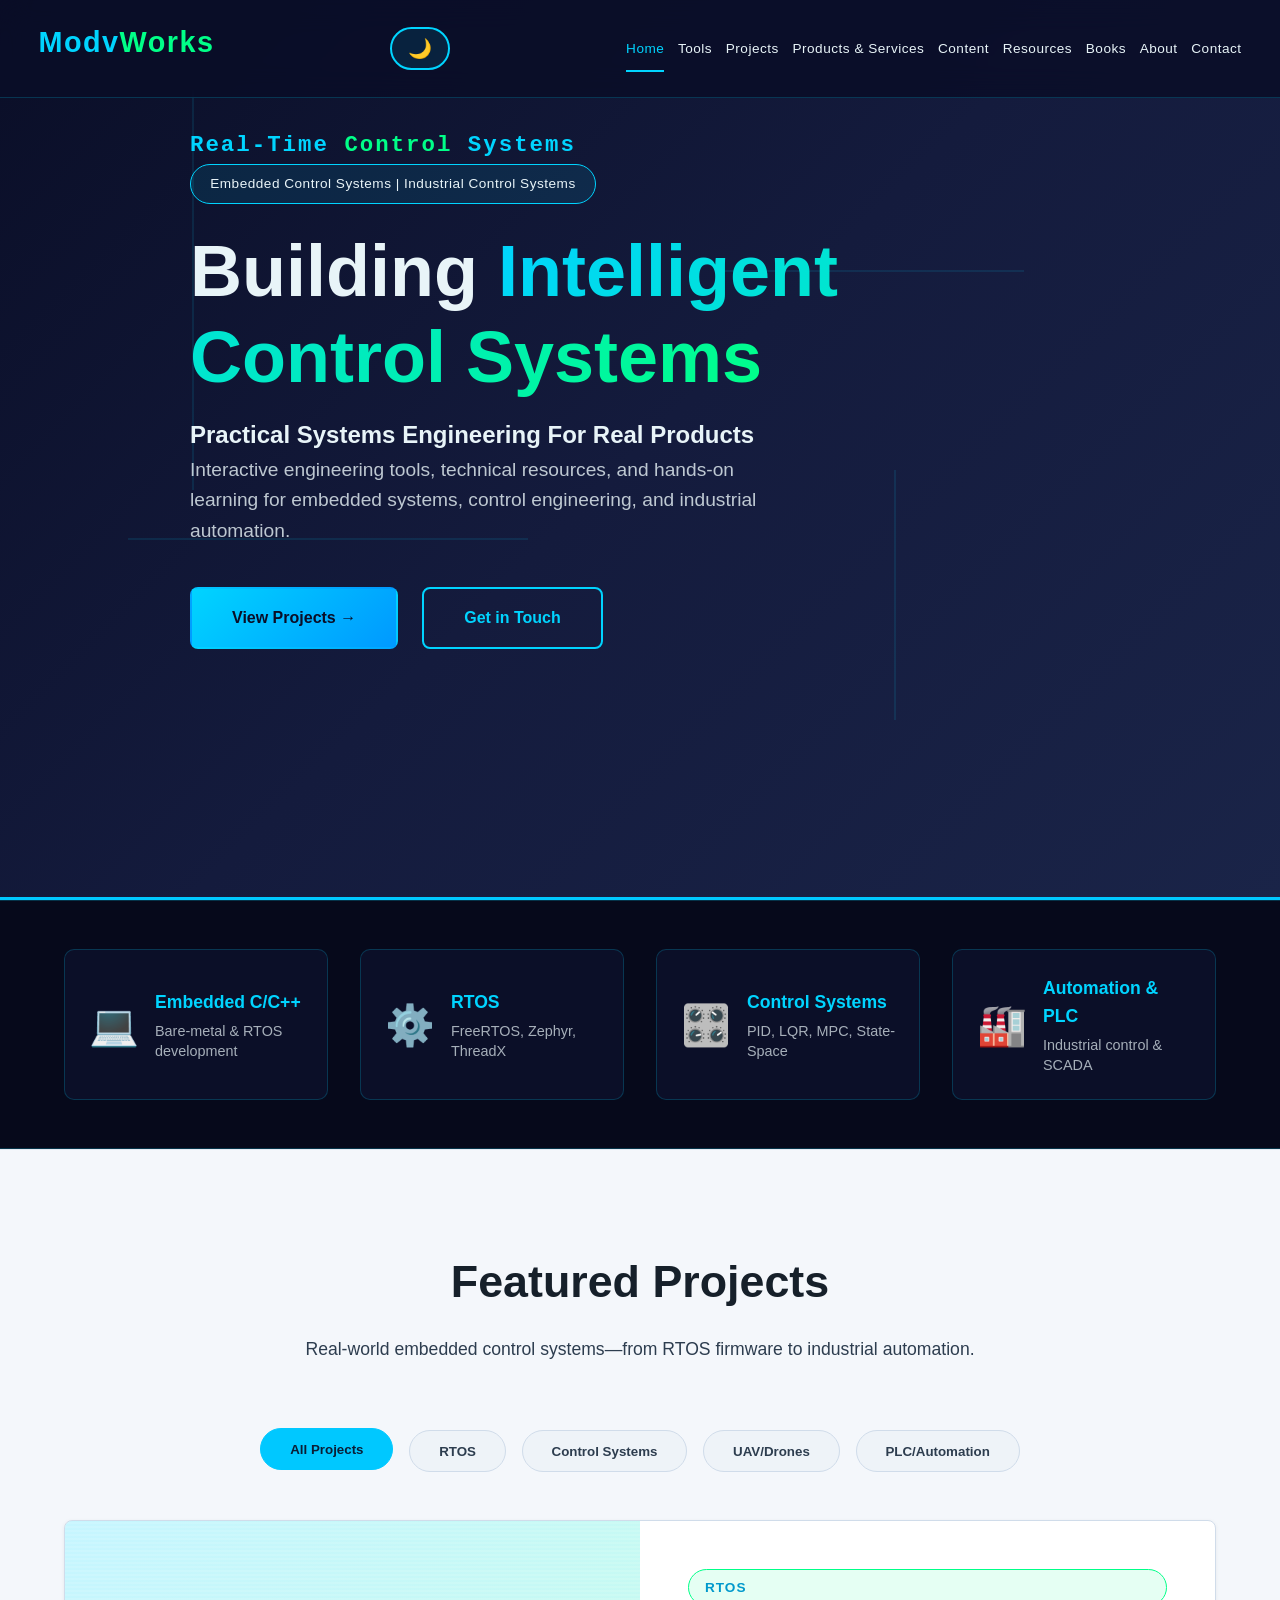
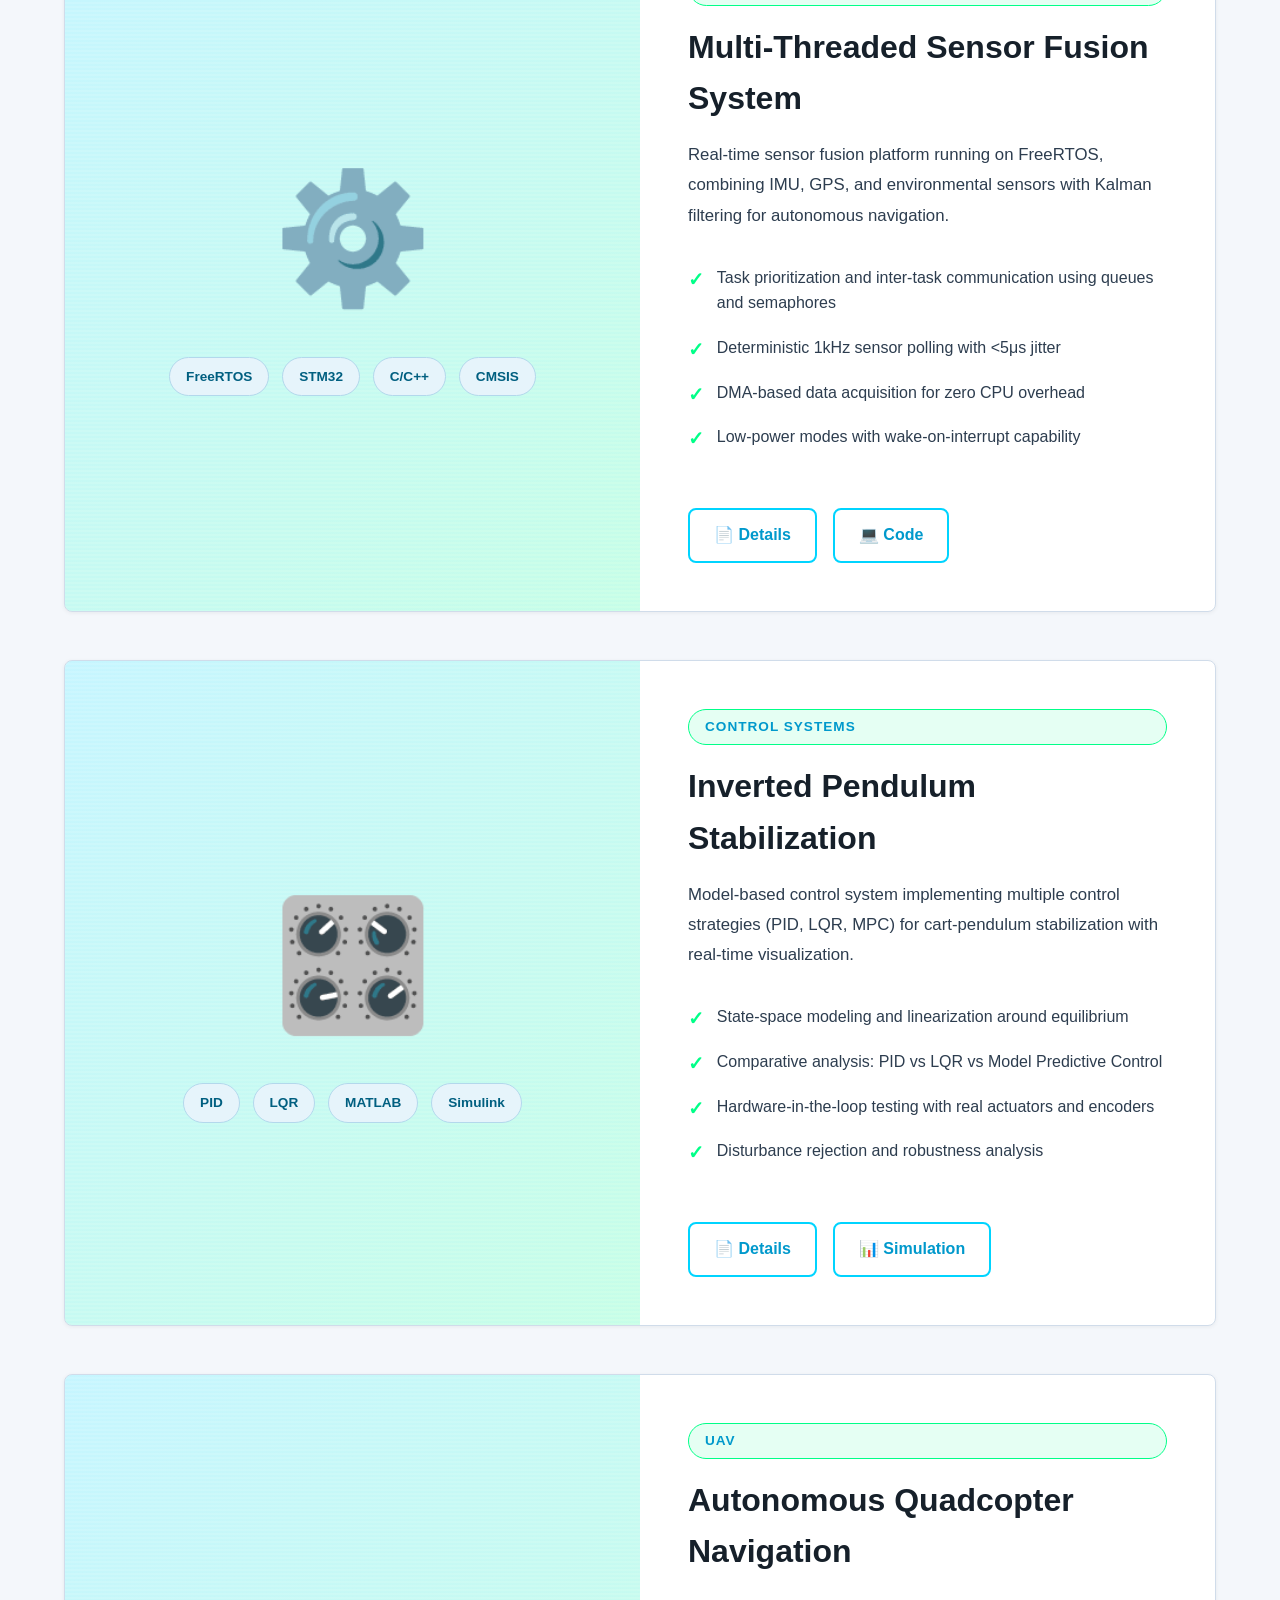
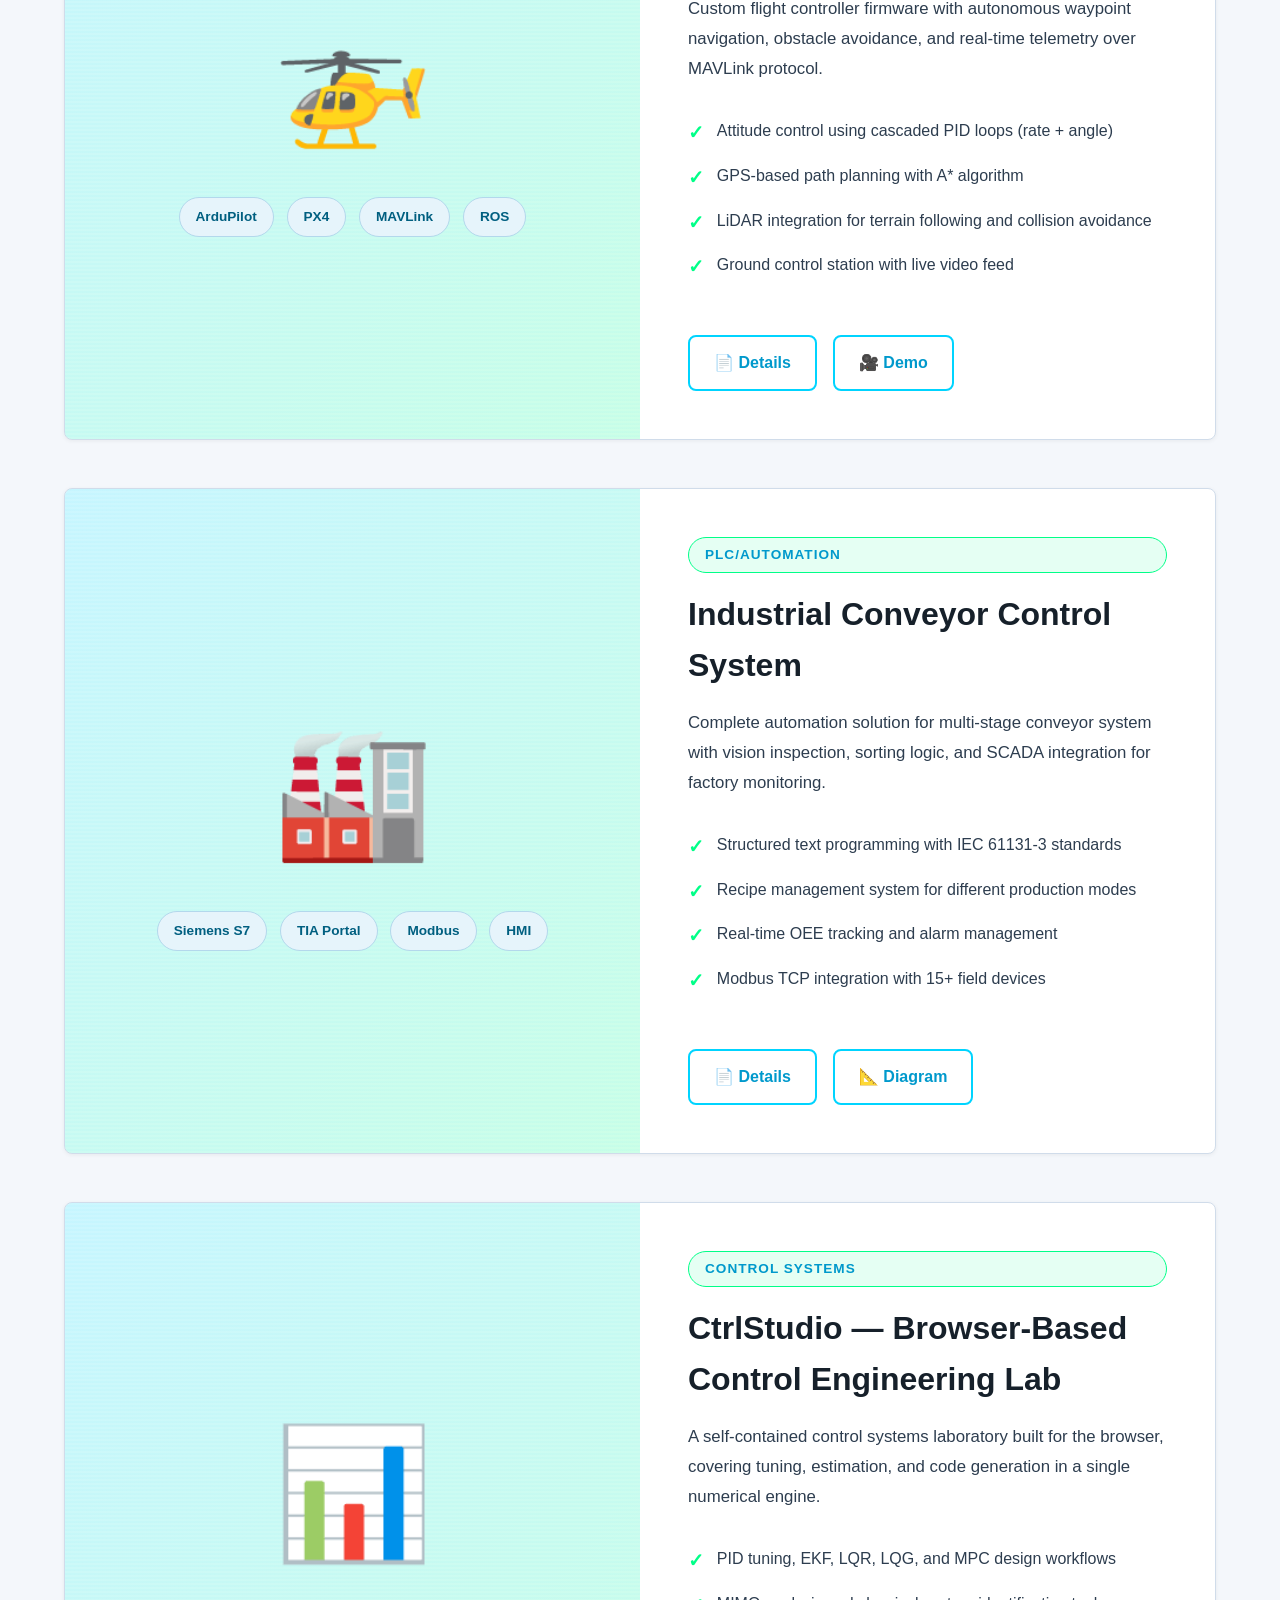
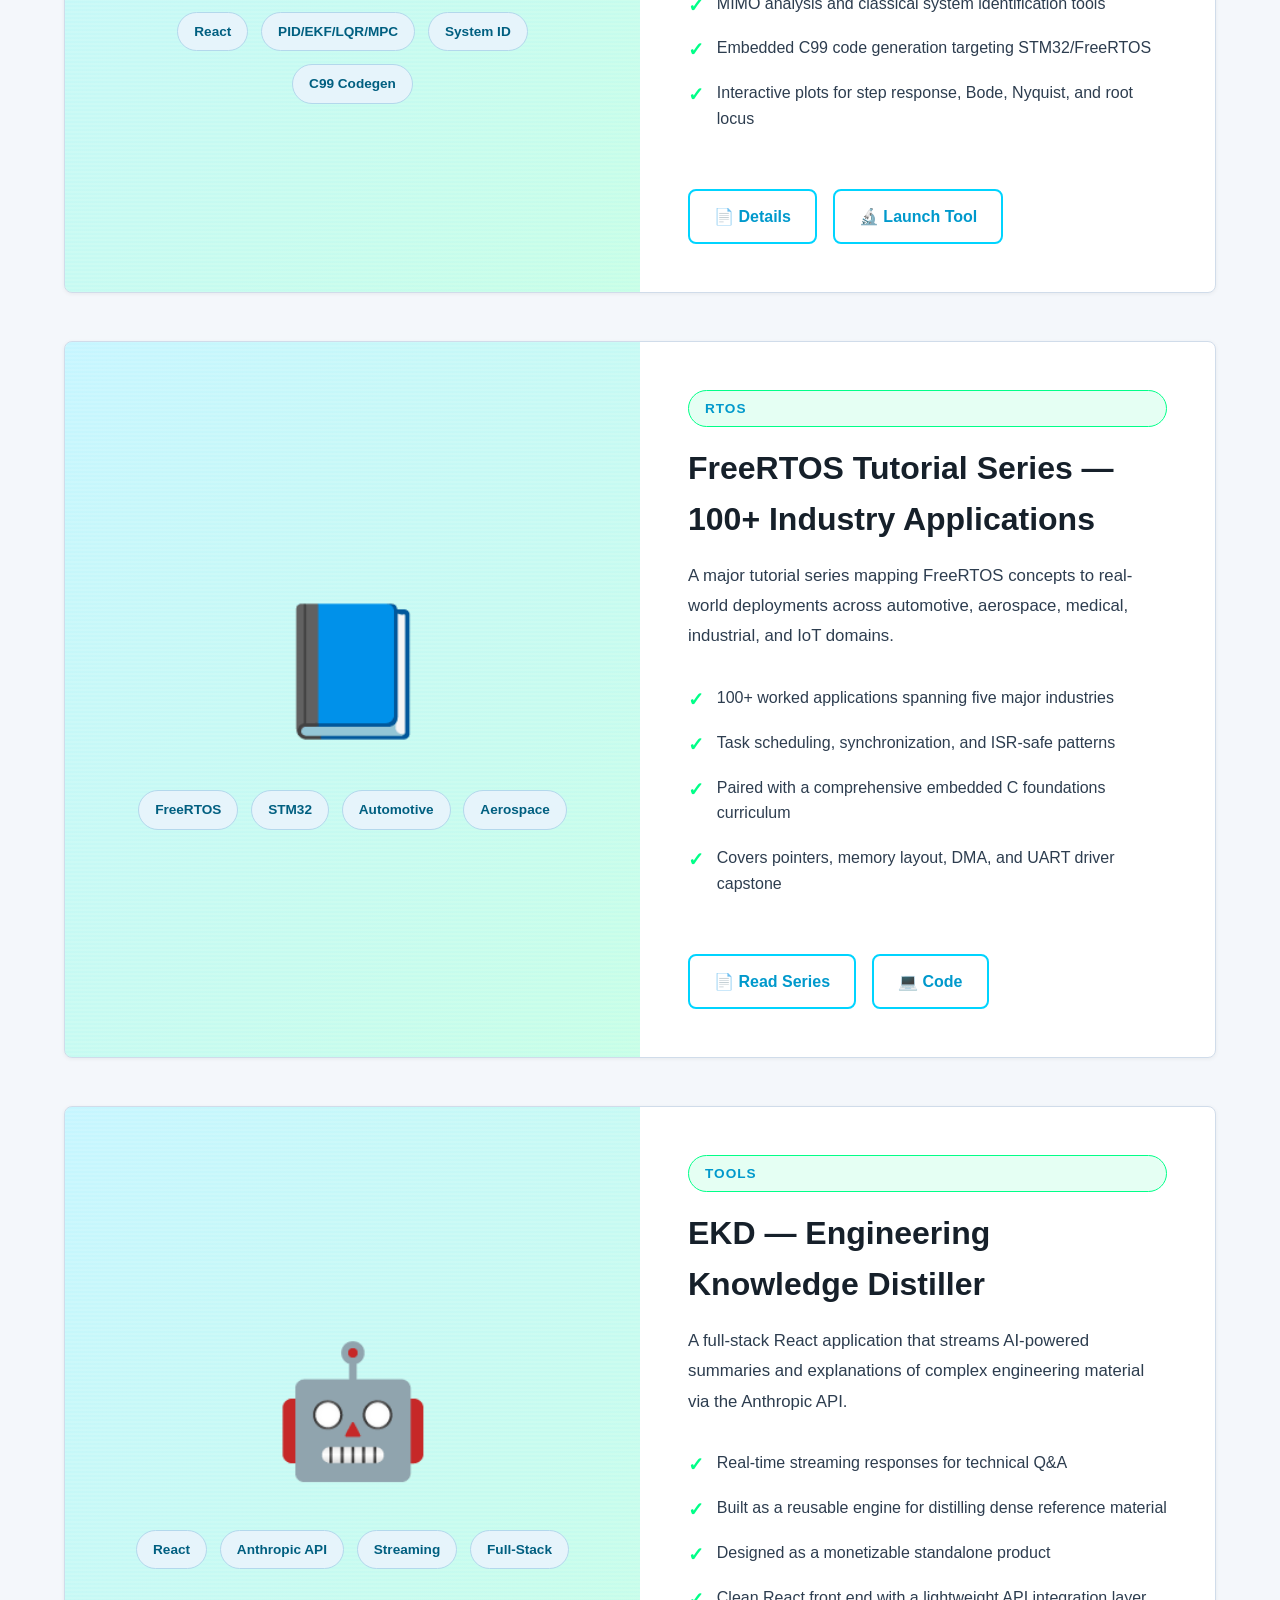
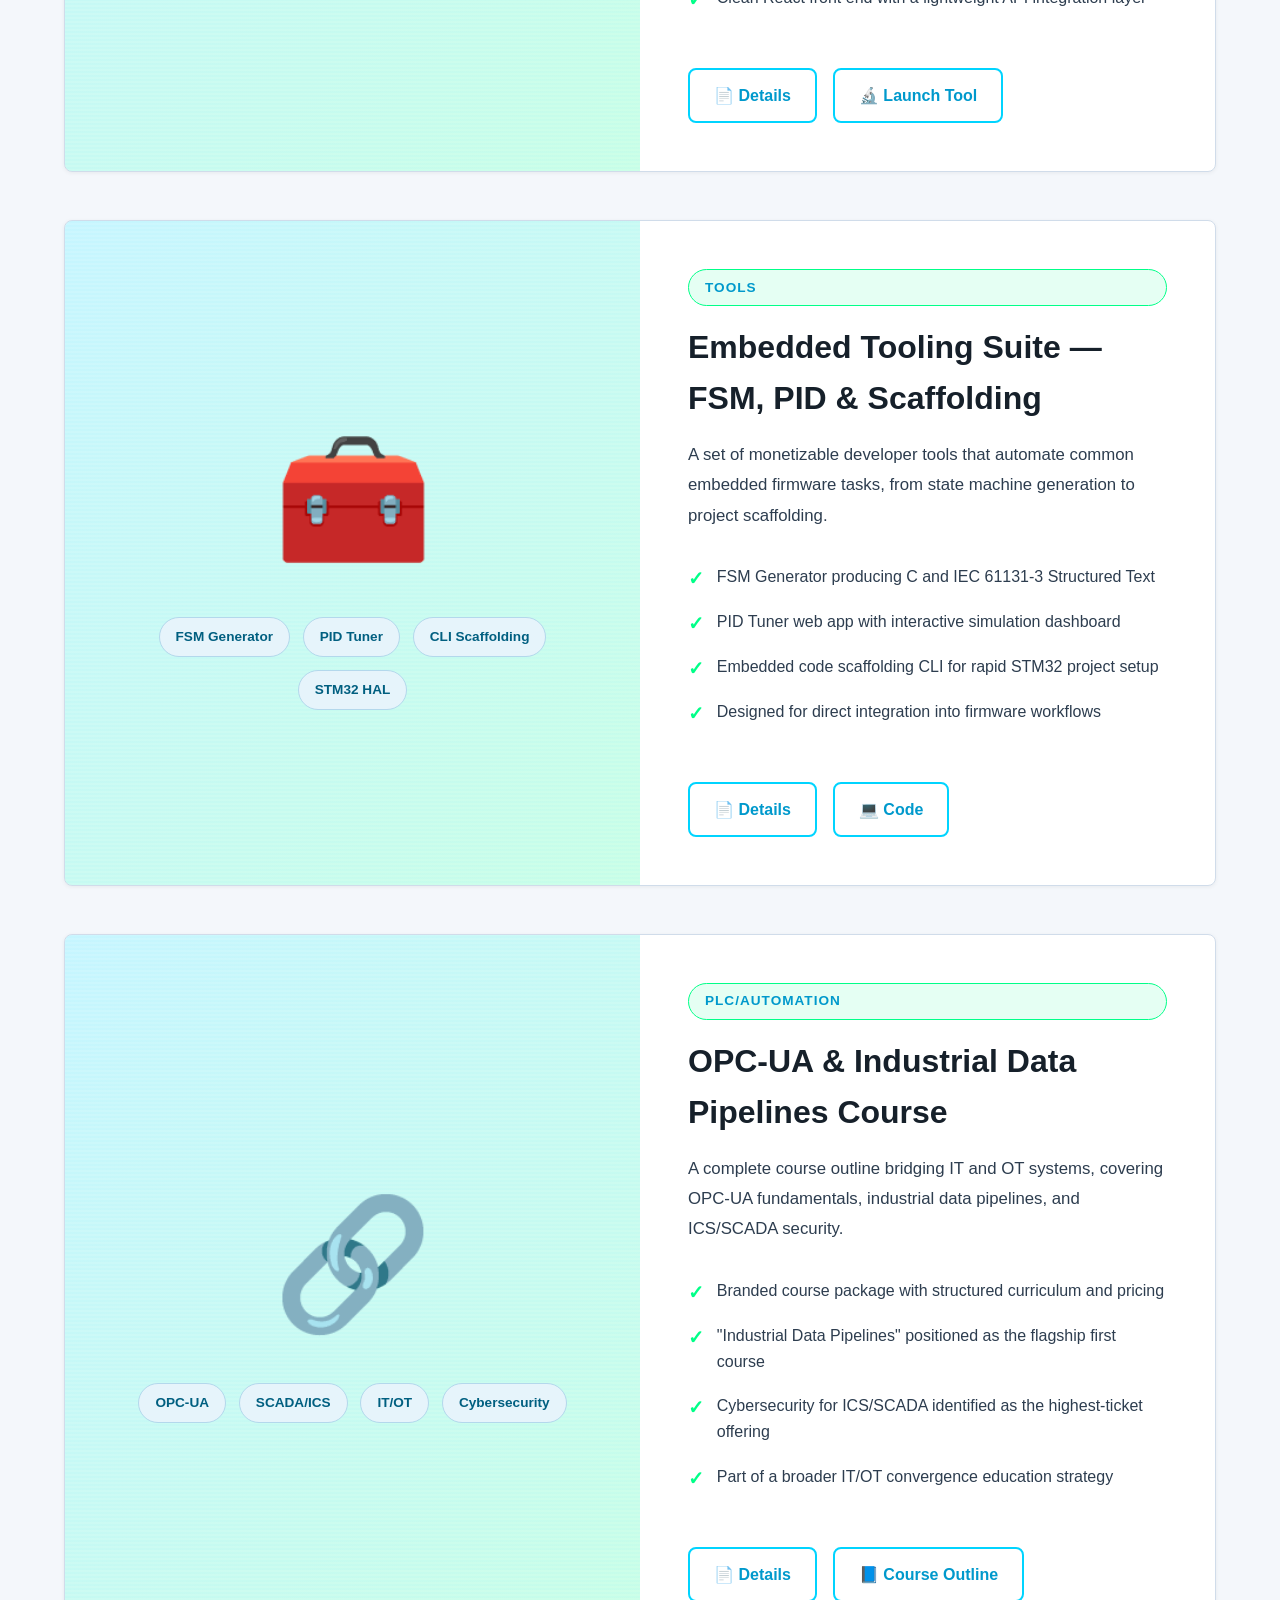
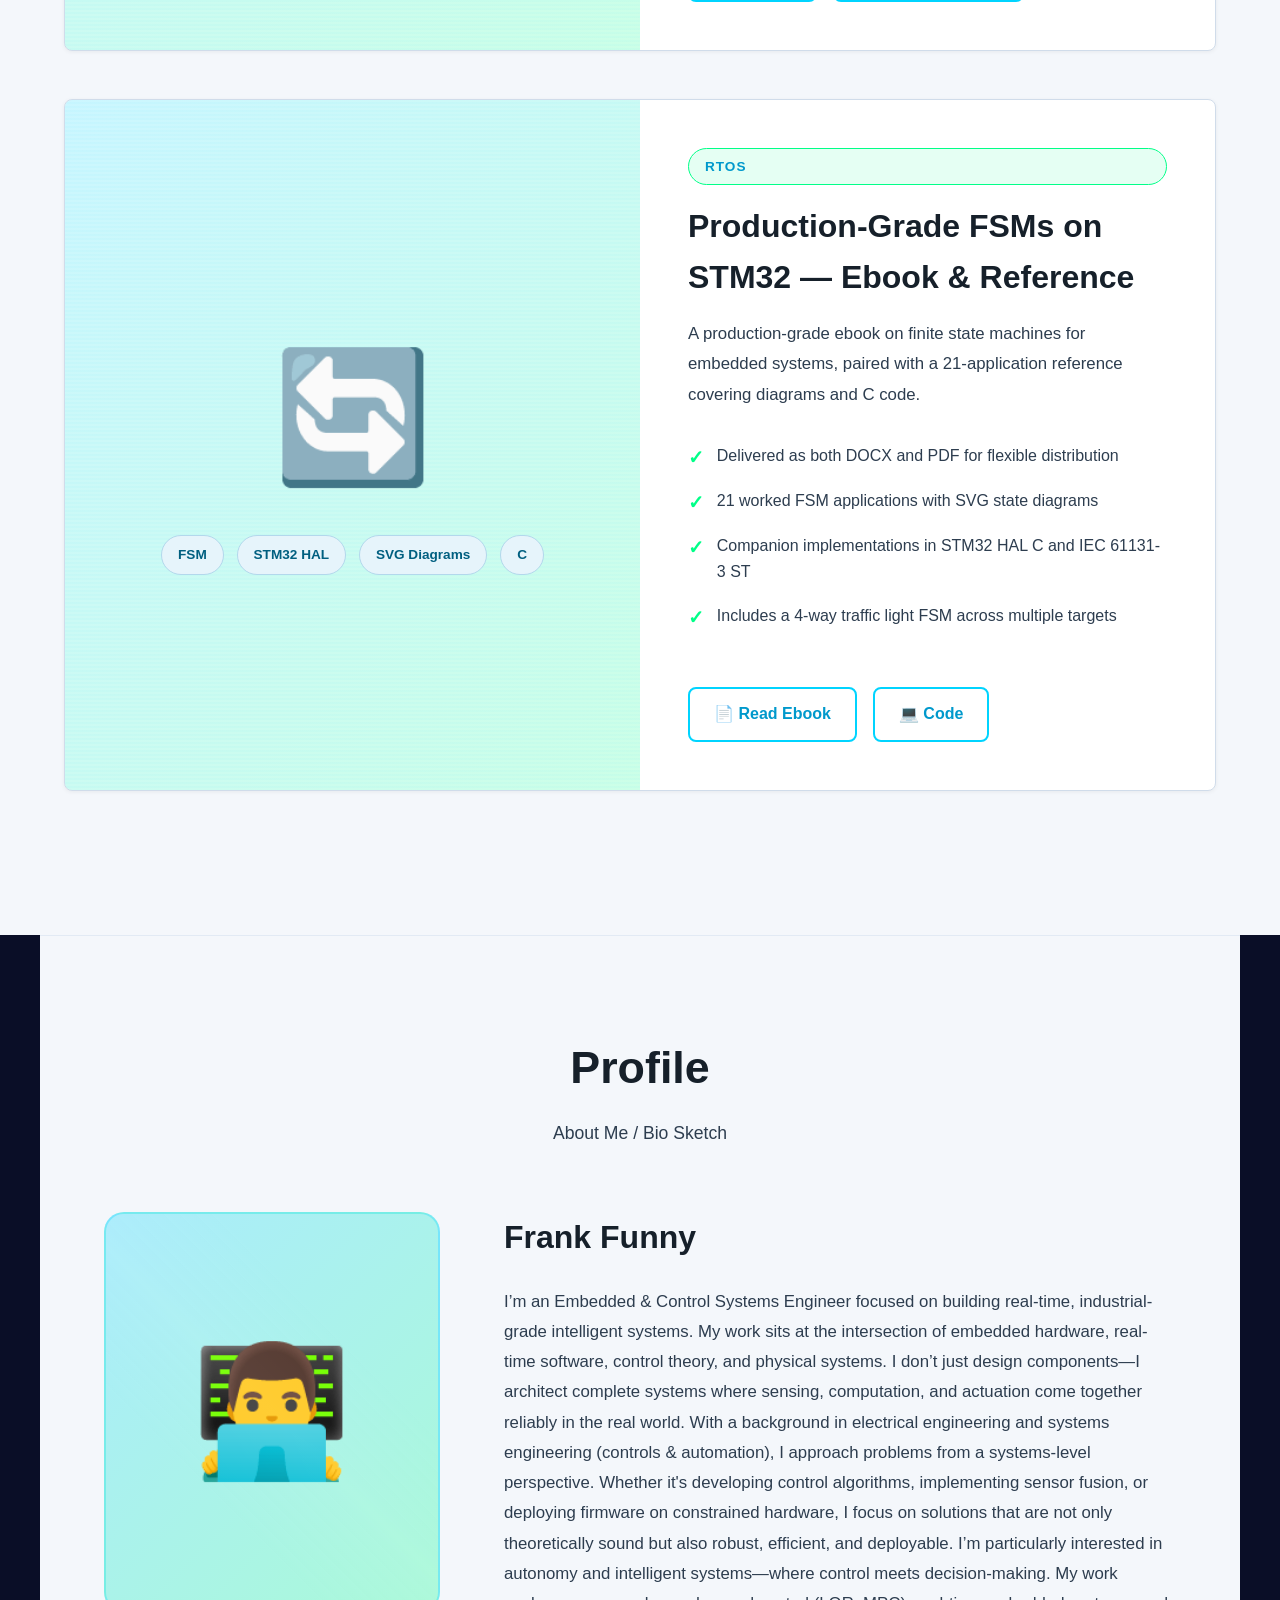
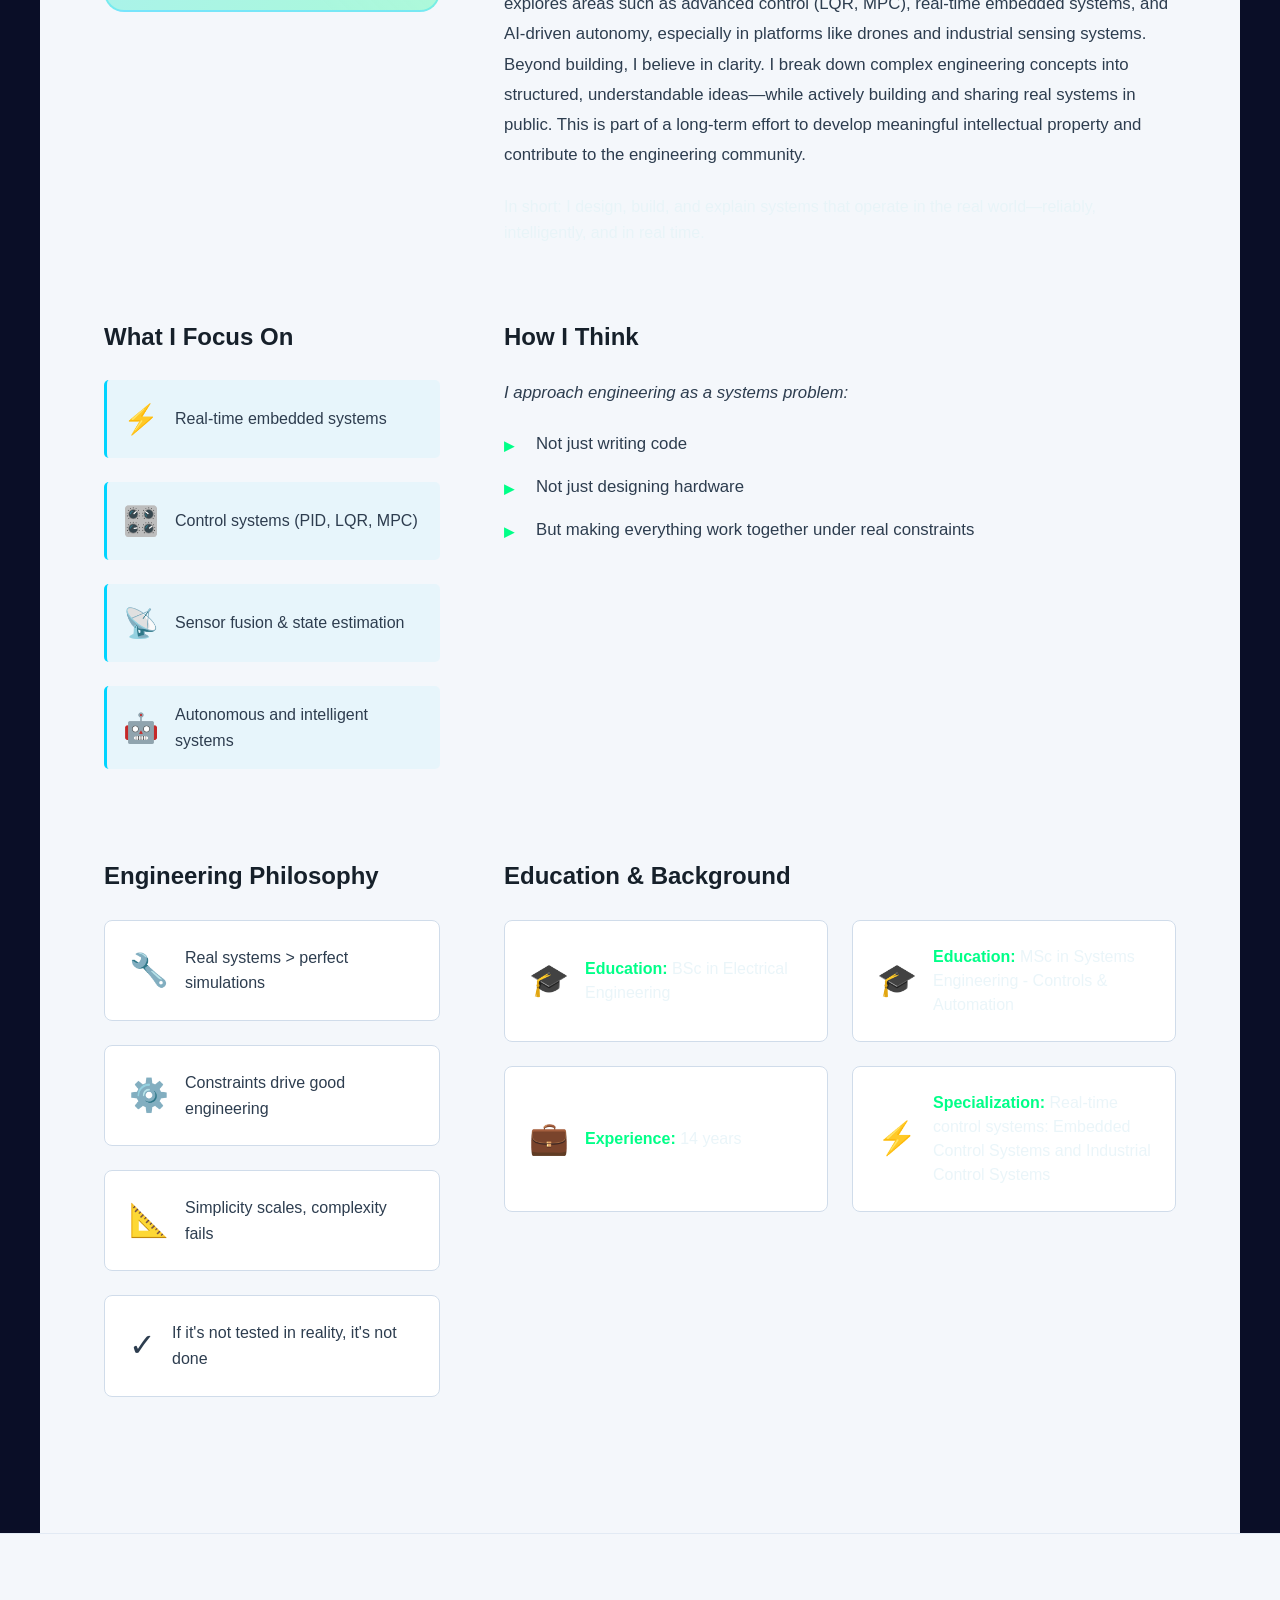
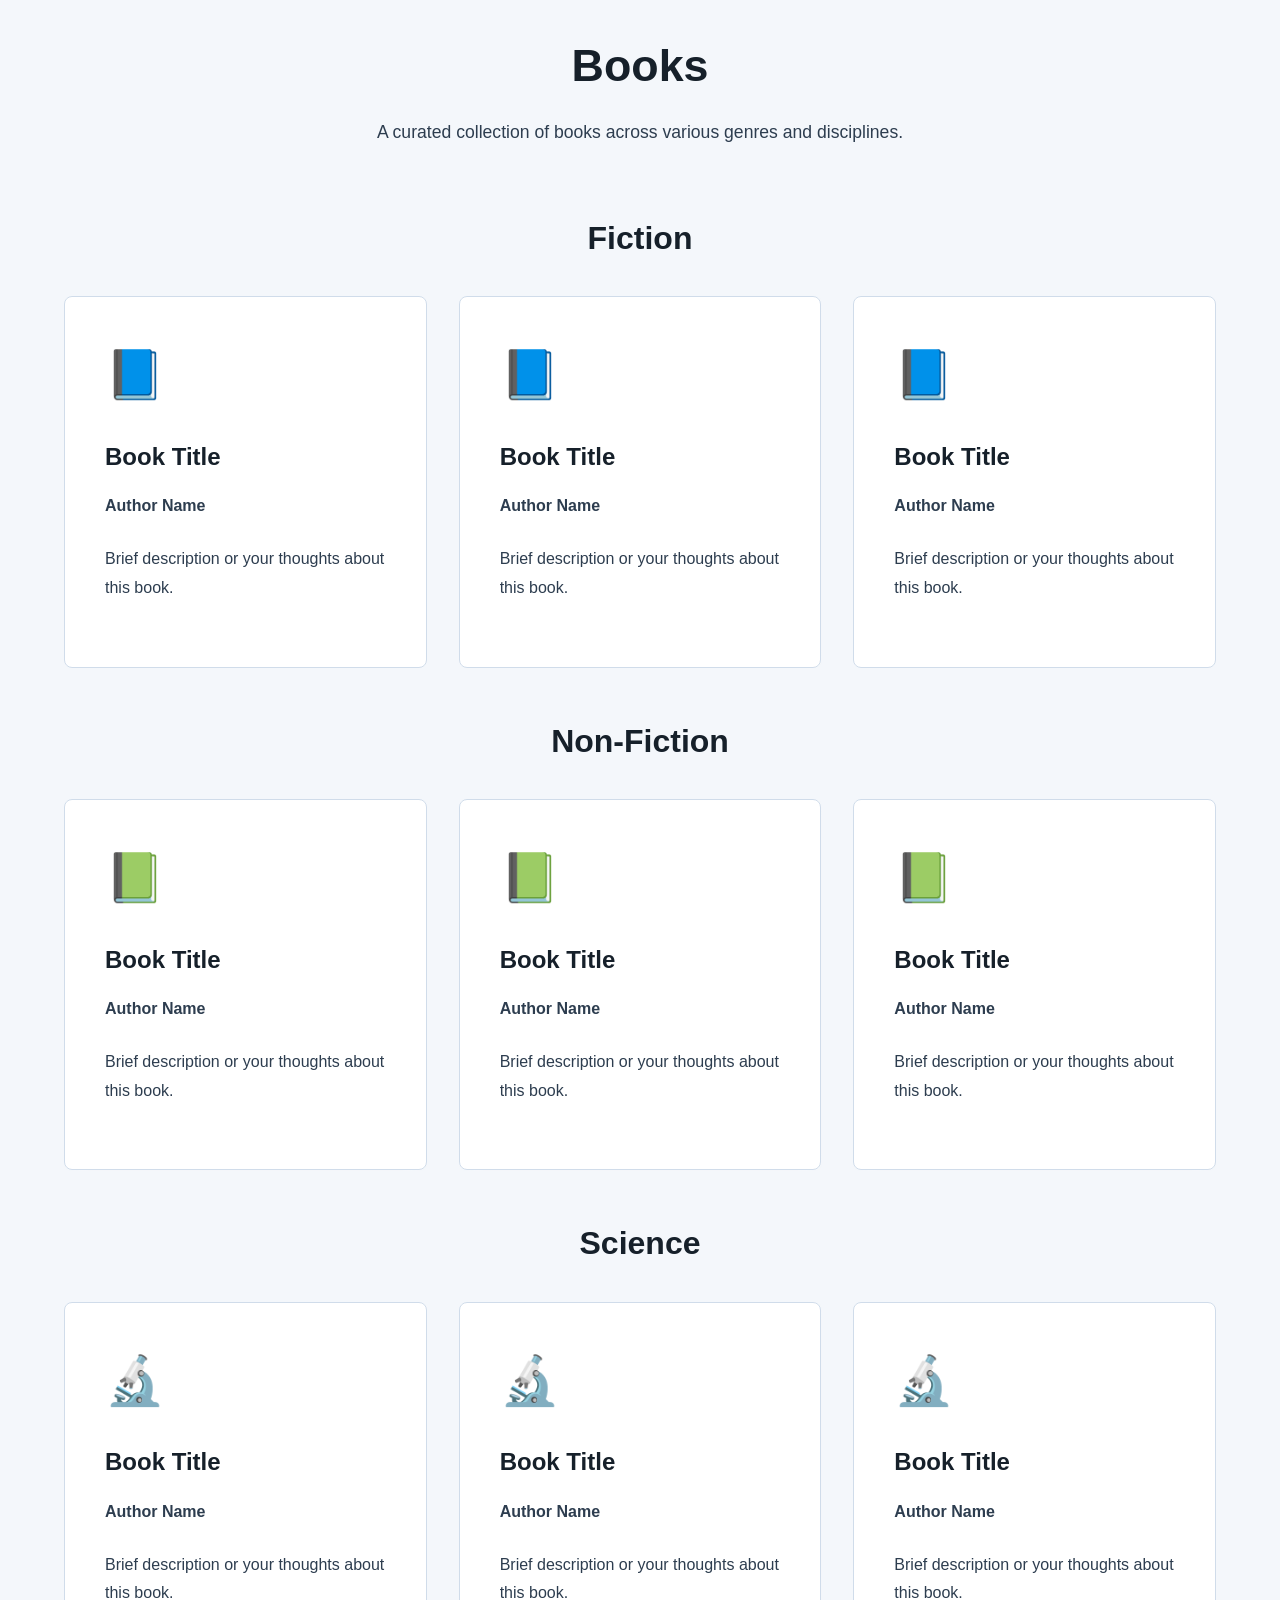
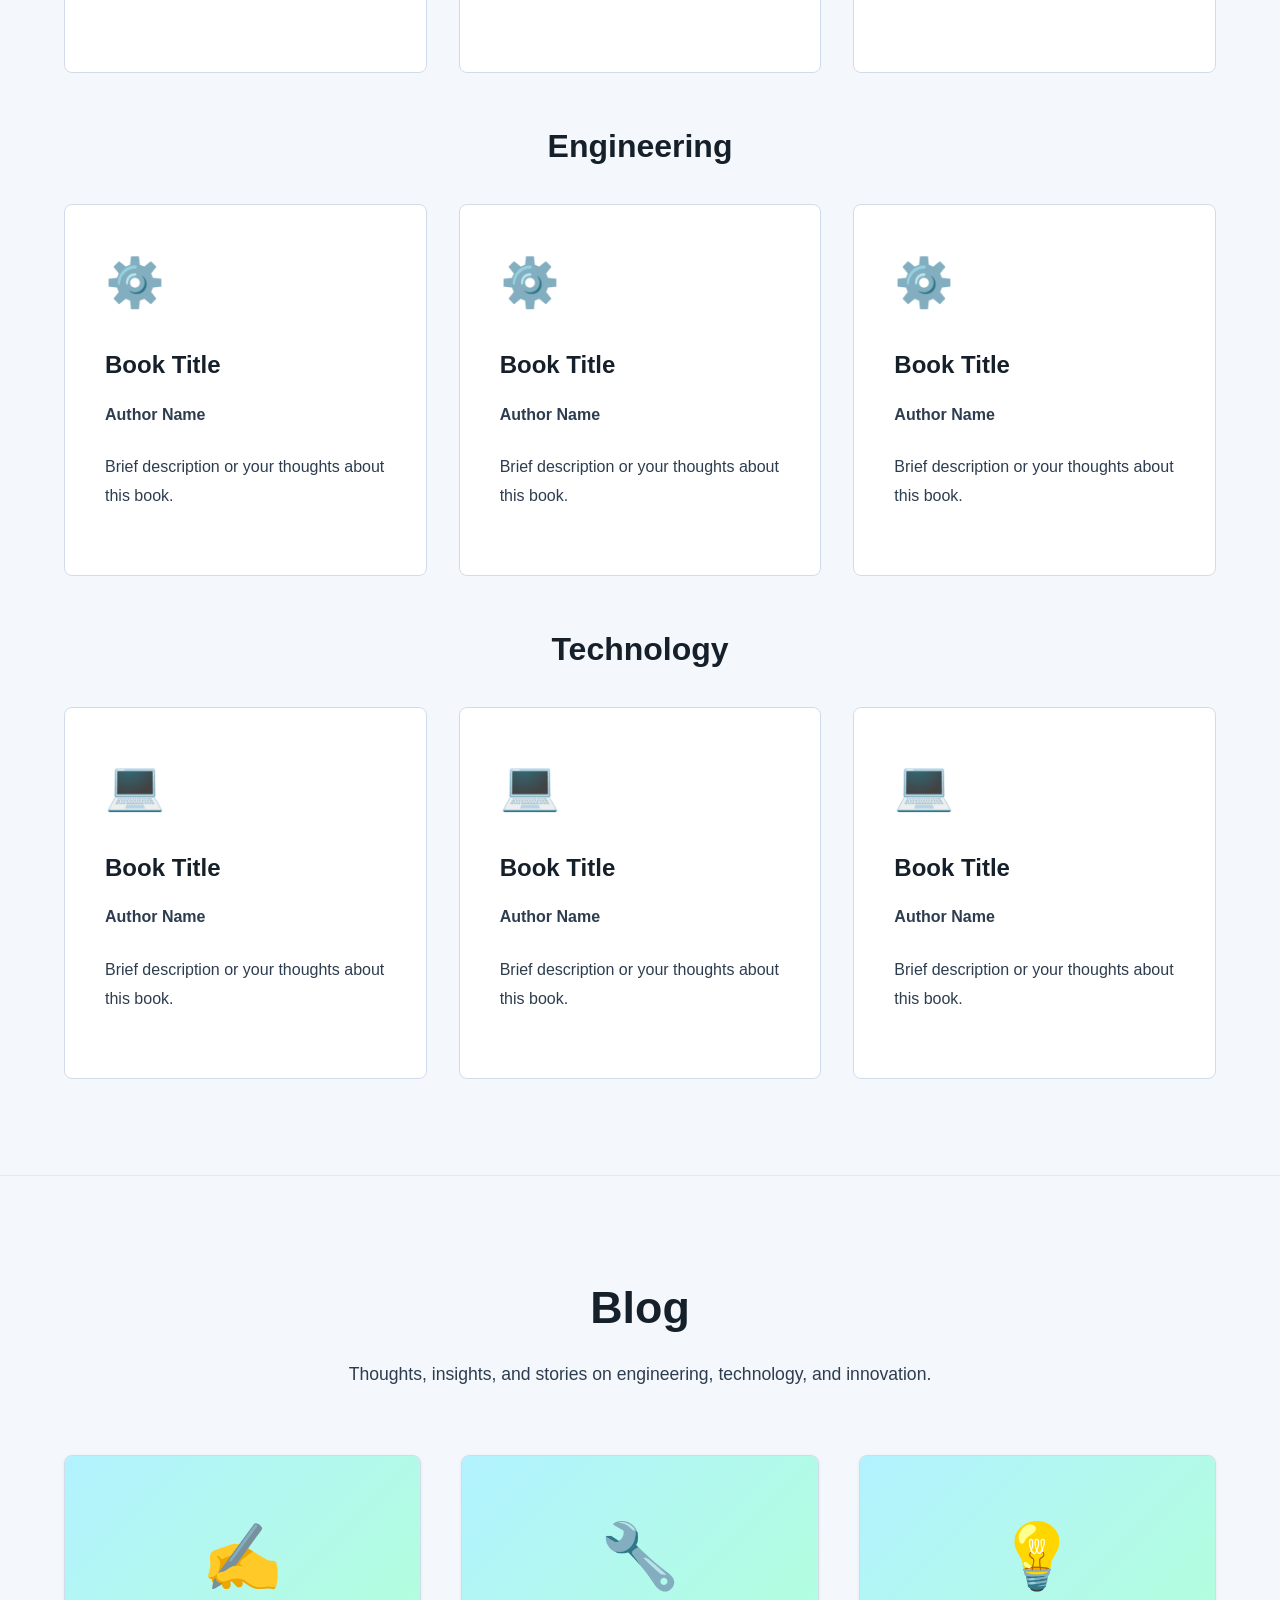
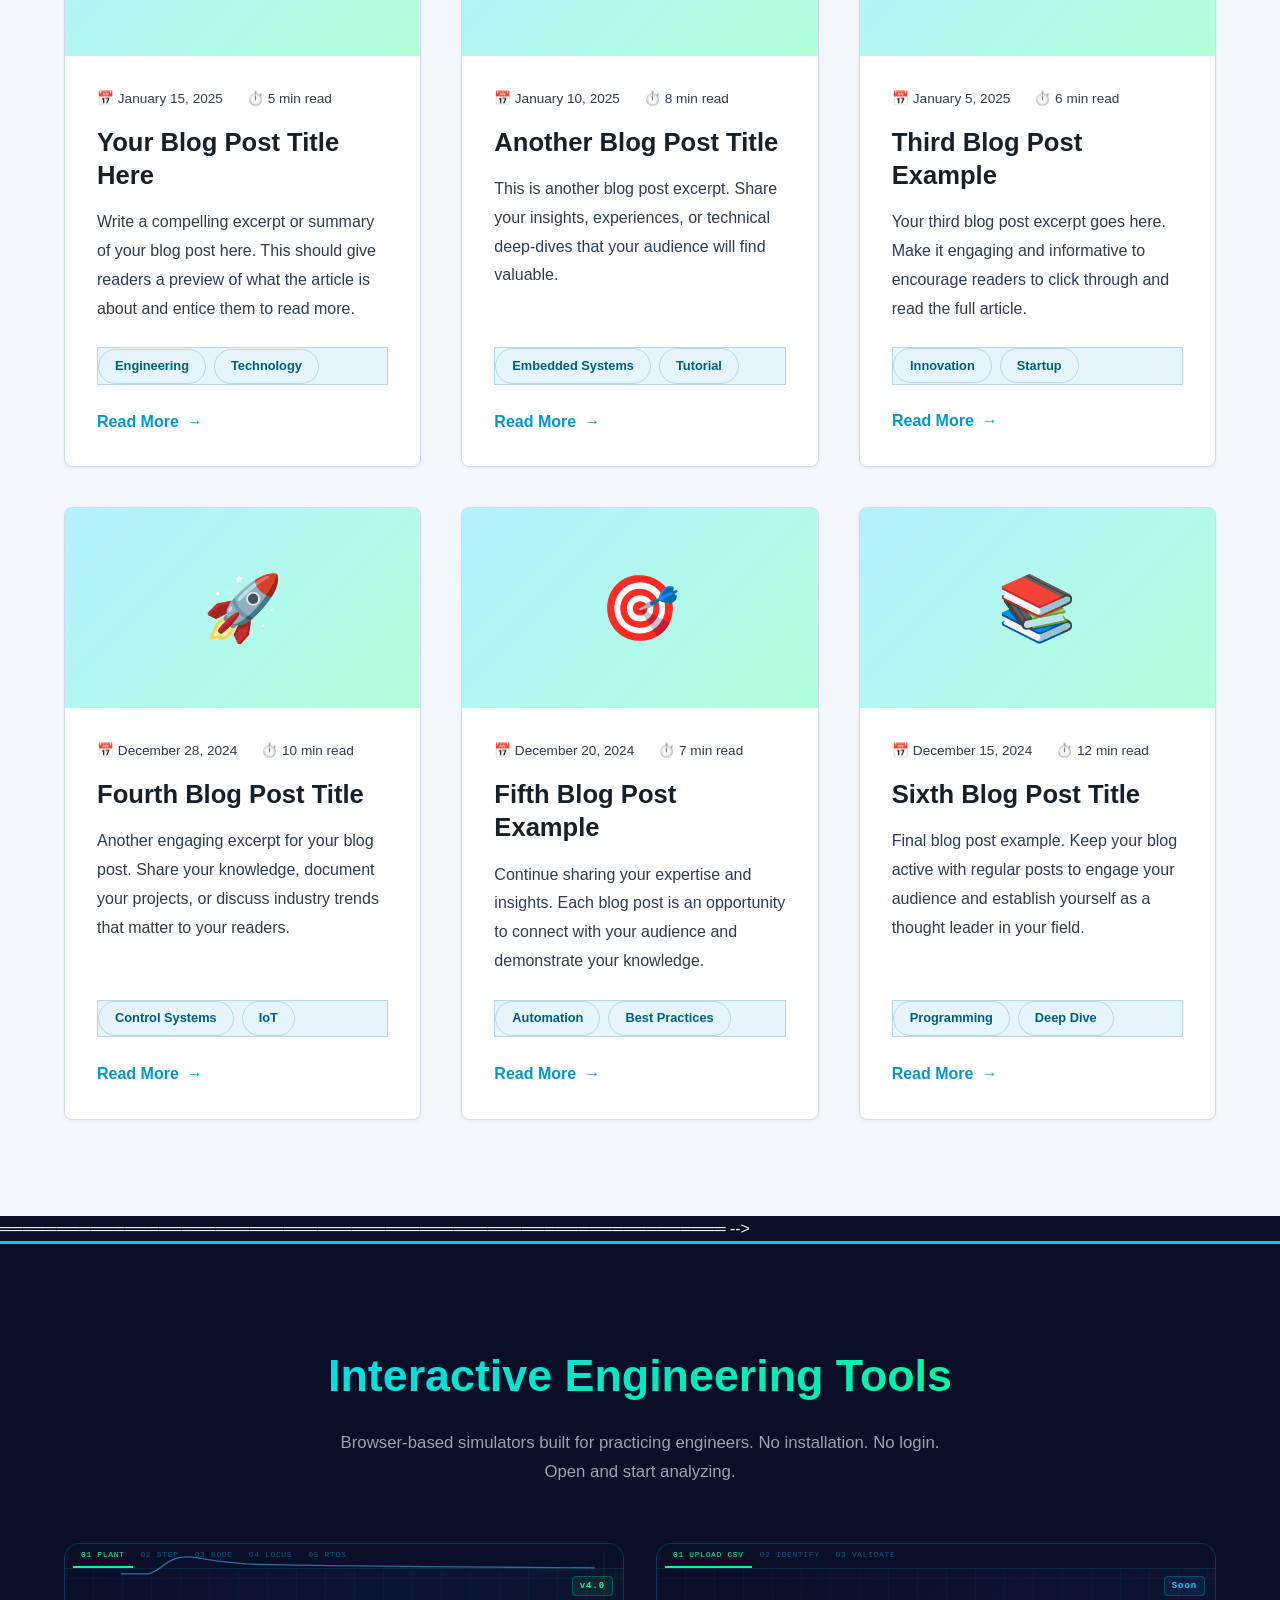
==== index.html @ bd04152f "Updated hero" ====
<!DOCTYPE html>
<html lang="en">
<head>
    <meta charset="UTF-8">
    <meta name="viewport" content="width=device-width, initial-scale=1.0">
    <title>ModvWorks | Building Intelligent Control Systems</title>
    <meta name="description"content="Building Intelligent Control Systems through Practical Systems Engineering for Real Products. Embedded systems, control engineering, RTOS, industrial automation, and engineering tools.">
    <link rel="stylesheet" href="style.css">
    <link rel="stylesheet" href="tools-section.css">
    <link rel="stylesheet" href="nav-changes.css">
    <link rel="icon" type="image/svg+xml" href="data:image/svg+xml,%3Csvg viewBox='0 0 64 64' xmlns='http://www.w3.org/2000/svg'%3E%3Cdefs%3E%3ClinearGradient id='bgGrad' x1='0%25' y1='0%25' x2='100%25' y2='100%25'%3E%3Cstop offset='0%25' style='stop-color:%230a0e27;stop-opacity:1' /%3E%3Cstop offset='100%25' style='stop-color:%231a2448;stop-opacity:1' /%3E%3C/linearGradient%3E%3ClinearGradient id='ctrlGrad' x1='0%25' y1='0%25' x2='100%25' y2='100%25'%3E%3Cstop offset='0%25' style='stop-color:%2300d4ff;stop-opacity:1' /%3E%3Cstop offset='100%25' style='stop-color:%2300ff88;stop-opacity:1' /%3E%3C/linearGradient%3E%3Cfilter id='glow'%3E%3CfeGaussianBlur stdDeviation='1' result='coloredBlur'/%3E%3CfeMerge%3E%3CfeMergeNode in='coloredBlur'/%3E%3CfeMergeNode in='SourceGraphic'/%3E%3C/feMerge%3E%3C/filter%3E%3C/defs%3E%3Ccircle cx='32' cy='32' r='32' fill='url(%23bgGrad)'/%3E%3Ccircle cx='18' cy='32' r='5' stroke='%2300d4ff' stroke-width='2' fill='none' filter='url(%23glow)'/%3E%3Cline x1='16' y1='32' x2='20' y2='32' stroke='%2300d4ff' stroke-width='1.5'/%3E%3Cline x1='18' y1='30' x2='18' y2='34' stroke='%2300d4ff' stroke-width='1.5'/%3E%3Crect x='28' y='26' width='14' height='12' fill='url(%23ctrlGrad)' filter='url(%23glow)'/%3E%3Ctext x='35' y='34' font-size='8' font-weight='bold' text-anchor='middle' fill='%230a0e27'%3EPID%3C/text%3E%3Crect x='48' y='28' width='10' height='8' stroke='%2300ff88' stroke-width='2' fill='none' filter='url(%23glow)'/%3E%3Cpath d='M 8 32 L 13 32' stroke='%2300d4ff' stroke-width='2' fill='none'/%3E%3Cpath d='M 13 32 L 11 30 M 13 32 L 11 34' stroke='%2300d4ff' stroke-width='1.5' fill='none'/%3E%3Cpath d='M 23 32 L 28 32' stroke='%2300d4ff' stroke-width='2' fill='none'/%3E%3Cpath d='M 42 32 L 48 32' stroke='%2300ff88' stroke-width='2' fill='none'/%3E%3Cpath d='M 58 32 L 60 32' stroke='%2300ff88' stroke-width='2' fill='none'/%3E%3Cpath d='M 58 32 L 58 45 L 18 45 L 18 37' stroke='%2300d4ff' stroke-width='1.5' fill='none' stroke-dasharray='2,1' opacity='0.8'/%3E%3Cpath d='M 18 37 L 16 39 M 18 37 L 20 39' stroke='%2300d4ff' stroke-width='1.5' fill='none'/%3E%3Ccircle cx='8' cy='32' r='2' fill='%2300ff88'/%3E%3C/svg%3E">
</head>
<body>
    <div class="bg-animation">
        <div class="circuit-line"></div>
        <div class="circuit-line"></div>
        <div class="circuit-line"></div>
        <div class="circuit-line"></div>
    </div>

    <!--
════════════════════════════════════════════════════════════════
  NAV CHANGES — index.html
════════════════════════════════════════════════════════════════

STEP 1 — Replace the ENTIRE <nav> block (lines 19–53) with the
         block below. That's everything from <nav id="navbar">
         to the closing </nav>.

STEP 2 — On line 589, change the section heading:
         FROM: <h2 class="section-title">Entrepreneurship & Ventures</h2>
         TO:   <h2 class="section-title">Products & Services</h2>

STEP 3 — Append nav-changes.css to the bottom of style.css
         (or add <link rel="stylesheet" href="nav-changes.css">
         in <head> after the existing stylesheet link).

STEP 4 — In script.js, find the console.log lines at the bottom
         and note: no JS changes required — the existing dropdown
         hover behaviour in CSS handles everything.

════════════════════════════════════════════════════════════════
-->

<!-- ═══════════════════════════════════════════════════════════
     REPLACE lines 19–53 of index.html with this entire block
     ═══════════════════════════════════════════════════════════ -->
<nav id="navbar">
    <div class="brand-name">Modv<span>Works</span></div>
    <!-- <div class="logo">Practical <span>Systems Engineering</span> For Real Products</div> -->
    <button class="theme-toggle" id="themeToggle" aria-label="Toggle Dark Mode">
        <span class="sun">☀️</span>
        <span class="moon">🌙</span>
    </button>
    <ul class="nav-links">

        <!-- Home -->
        <li><a href="#home">Home</a></li>
        
        <!-- Tools (direct link — scrolls to tools section) -->
        <li><a href="#tools">Tools</a></li>
        

        <!-- Projects -->
        <li><a href="#projects">Projects</a></li>

        
        <!-- Products & Services (replaces "Ventures") -->
        <li class="dropdown">
            <a href="#entrepreneurship" class="dropdown-toggle">Products &amp; Services</a>
            <div class="dropdown-menu dropdown-menu--wide">
                <div class="dropdown-group-label">Products</div>
                <a href="#firmware-kits" class="dropdown-item-icon">
                    <span class="di-icon">⚡</span>
                    <span class="di-text">
                        <strong>Firmware Kits</strong>
                        <em>Ready-to-deploy embedded packages</em>
                    </span>
                </a>
                <a href="#iot-nodes" class="dropdown-item-icon">
                    <span class="di-icon">📡</span>
                    <span class="di-text">
                        <strong>IoT Nodes</strong>
                        <em>Hardware-ready sensor & control nodes</em>
                    </span>
                </a>
                <a href="#tools" class="dropdown-item-icon">
                    <span class="di-icon">🔬</span>
                    <span class="di-text">
                        <strong>Tools</strong>
                        <em>Interactive engineering simulators</em>
                    </span>
                </a>
                <div class="dropdown-divider"></div>
                <div class="dropdown-group-label">Services</div>
                <a href="#micro-consulting" class="dropdown-item-icon">
                    <span class="di-icon">🧠</span>
                    <span class="di-text">
                        <strong>Micro Consulting</strong>
                        <em>Focused technical sessions, on demand</em>
                    </span>
                </a>
            </div>
        </li>

        <!-- Content (replaces standalone "Blog") -->
        <li class="dropdown">
            <a href="#blog" class="dropdown-toggle">Content</a>
            <div class="dropdown-menu dropdown-menu--wide">
                <div class="dropdown-group-label">Publishing</div>
                <a href="#blog" class="dropdown-item-icon">
                    <span class="di-icon">✍️</span>
                    <span class="di-text">
                        <strong>Blog</strong>
                        <em>Technical deep-dives & commentary</em>
                    </span>
                </a>
                <a href="#engineering-writing" class="dropdown-item-icon">
                    <span class="di-icon">📄</span>
                    <span class="di-text">
                        <strong>Engineering Writing</strong>
                        <em>Long-form articles & whitepapers</em>
                    </span>
                </a>
                <a href="#technical-guides" class="dropdown-item-icon">
                    <span class="di-icon">📘</span>
                    <span class="di-text">
                        <strong>Technical Guides</strong>
                        <em>Step-by-step implementation guides</em>
                    </span>
                </a>
            </div>
        </li>

        
        <!-- Resources -->
        <li class="dropdown">
            <a href="#resources" class="dropdown-toggle">Resources</a>
            <div class="dropdown-menu dropdown-menu--wide">
                <a href="#engineering-science" class="dropdown-item-icon">
                    <span class="di-icon">🔭</span>
                    <span class="di-text">
                        <strong>Engineering Science</strong>
                        <em>Foundational principles & theory</em>
                    </span>
                </a>
                <a href="#applied-industrial-electronics" class="dropdown-item-icon">
                    <span class="di-icon">🔌</span>
                    <span class="di-text">
                        <strong>Applied Industrial Electronics</strong>
                        <em>Hardware & power systems in practice</em>
                    </span>
                </a>
                <a href="#cyber-engineering" class="dropdown-item-icon">
                    <span class="di-icon">🛰️</span>
                    <span class="di-text">
                        <strong>Cyber Physical Systems</strong>
                        <em>Where computation meets the physical world</em>
                    </span>
                </a>
                <a href="#systems-engineering" class="dropdown-item-icon">
                    <span class="di-icon">⚙️</span>
                    <span class="di-text">
                        <strong>Systems Engineering</strong>
                        <em>Design, integration & lifecycle thinking</em>
                    </span>
                </a>
                <a href="#technology" class="dropdown-item-icon">
                    <span class="di-icon">💡</span>
                    <span class="di-text">
                        <strong>Technology</strong>
                        <em>Trends & tools across the field</em>
                    </span>
                </a>
            </div>
        </li>
        

        <!-- Books -->
        <li class="dropdown">
            <a href="#books" class="dropdown-toggle">Books</a>
            <div class="dropdown-menu dropdown-menu--wide">
                <a href="#fiction" class="dropdown-item-icon">
                    <span class="di-icon">📖</span>
                    <span class="di-text">
                        <strong>Fiction</strong>
                        <em>Stories worth getting lost in</em>
                    </span>
                </a>
                <a href="#nonfiction" class="dropdown-item-icon">
                    <span class="di-icon">📚</span>
                    <span class="di-text">
                        <strong>Non-Fiction</strong>
                        <em>Ideas, history & real-world insight</em>
                    </span>
                </a>
                <a href="#science" class="dropdown-item-icon">
                    <span class="di-icon">🧪</span>
                    <span class="di-text">
                        <strong>Science</strong>
                        <em>Physics, math & the natural world</em>
                    </span>
                </a>
                <a href="#engineering" class="dropdown-item-icon">
                    <span class="di-icon">🛠️</span>
                    <span class="di-text">
                        <strong>Engineering</strong>
                        <em>Design, systems & applied practice</em>
                    </span>
                </a>
                <a href="#technology" class="dropdown-item-icon">
                    <span class="di-icon">💻</span>
                    <span class="di-text">
                        <strong>Technology</strong>
                        <em>Computing, software & emerging tech</em>
                    </span>
                </a>
            </div>
        </li>

        <!-- About -->
        <li><a href="#profile">About</a></li>
        <!-- Contact -->
        <li><a href="#contact">Contact</a></li>

    </ul>
</nav>
<!-- ═══════════════════════════════════════════════════════════
     END NAV REPLACEMENT
     ═══════════════════════════════════════════════════════════ -->

    <section class="hero" id="home">
        <div class="hero-content">
            <div class="logo">Real-Time <span>Control</span> Systems</div> 
            <!-- <div class="brand-name">Modv<span>Works</span></div> -->
            <div class="hero-label"><span>Embedded Control Systems | </span>Industrial Control Systems</div>
            <h1><span class="highlight"></span>Building <span class="highlight">Intelligent Control Systems</span></h1> 
            <!-- <h1>Building Intelligent <span class="accent">Control Systems</span></h1> -->
            <h2>Practical <span>Systems Engineering</span> For Real Products</h2>
            <p> Interactive engineering tools, technical resources, and hands-on learning for embedded systems, control engineering, and industrial automation.</p>
            <div class="hero-buttons">
                <a href="#projects" class="btn-primary">View Projects →</a>
                <a href="#contact" class="btn-secondary">Get in Touch</a>
            </div>
        </div>
    </section>

    <section class="credibility-strip">
        <div class="credibility-container">
            <div class="credibility-item">
                <div class="credibility-icon">💻</div>
                <div class="credibility-text">
                    <h4>Embedded C/C++</h4>
                    <p>Bare-metal & RTOS development</p>
                </div>
            </div>
            <div class="credibility-item">
                <div class="credibility-icon">⚙️</div>
                <div class="credibility-text">
                    <h4>RTOS</h4>
                    <p>FreeRTOS, Zephyr, ThreadX</p>
                </div>
            </div>
            <div class="credibility-item">
                <div class="credibility-icon">🎛️</div>
                <div class="credibility-text">
                    <h4>Control Systems</h4>
                    <p>PID, LQR, MPC, State-Space</p>
                </div>
            </div>
            <div class="credibility-item">
                <div class="credibility-icon">🏭</div>
                <div class="credibility-text">
                    <h4>Automation & PLC</h4>
                    <p>Industrial control & SCADA</p>
                </div>
            </div>
        </div>
    </section>

    <section class="projects-section" id="projects">
        <div class="expertise-container">
            <h2 class="section-title">Featured Projects</h2>
            <div class="expertise-intro">
                <p>Real-world embedded control systems—from RTOS firmware to industrial automation.</p>
            </div>

            <div class="projects-filter">
                <button class="filter-btn active" onclick="filterProjects('all')">All Projects</button>
                <button class="filter-btn" onclick="filterProjects('rtos')">RTOS</button>
                <button class="filter-btn" onclick="filterProjects('control')">Control Systems</button>
                <button class="filter-btn" onclick="filterProjects('uav')">UAV/Drones</button>
                <button class="filter-btn" onclick="filterProjects('plc')">PLC/Automation</button>
            </div>

            <div class="project-card-large" data-category="rtos">
                <div class="project-split">
                    <div class="project-visual">
                        <div class="project-icon-large">⚙️</div>
                        <div class="project-tech-visual">
                            <span class="tech-badge">FreeRTOS</span>
                            <span class="tech-badge">STM32</span>
                            <span class="tech-badge">C/C++</span>
                            <span class="tech-badge">CMSIS</span>
                        </div>
                    </div>
                    <div class="project-details">
                        <span class="project-category">RTOS</span>
                        <h3>Multi-Threaded Sensor Fusion System</h3>
                        <p class="project-description">
                            Real-time sensor fusion platform running on FreeRTOS, combining IMU, GPS, and environmental sensors with Kalman filtering for autonomous navigation.
                        </p>
                        <ul class="project-highlights">
                            <li>Task prioritization and inter-task communication using queues and semaphores</li>
                            <li>Deterministic 1kHz sensor polling with <5μs jitter</li>
                            <li>DMA-based data acquisition for zero CPU overhead</li>
                            <li>Low-power modes with wake-on-interrupt capability</li>
                        </ul>
                        <div class="project-links">
                            <a href="#" class="project-link">📄 Details</a>
                            <a href="#" class="project-link">💻 Code</a>
                        </div>
                    </div>
                </div>
            </div>

            <div class="project-card-large" data-category="control">
                <div class="project-split">
                    <div class="project-visual">
                        <div class="project-icon-large">🎛️</div>
                        <div class="project-tech-visual">
                            <span class="tech-badge">PID</span>
                            <span class="tech-badge">LQR</span>
                            <span class="tech-badge">MATLAB</span>
                            <span class="tech-badge">Simulink</span>
                        </div>
                    </div>
                    <div class="project-details">
                        <span class="project-category">Control Systems</span>
                        <h3>Inverted Pendulum Stabilization</h3>
                        <p class="project-description">
                            Model-based control system implementing multiple control strategies (PID, LQR, MPC) for cart-pendulum stabilization with real-time visualization.
                        </p>
                        <ul class="project-highlights">
                            <li>State-space modeling and linearization around equilibrium</li>
                            <li>Comparative analysis: PID vs LQR vs Model Predictive Control</li>
                            <li>Hardware-in-the-loop testing with real actuators and encoders</li>
                            <li>Disturbance rejection and robustness analysis</li>
                        </ul>
                        <div class="project-links">
                            <a href="#" class="project-link">📄 Details</a>
                            <a href="#" class="project-link">📊 Simulation</a>
                        </div>
                    </div>
                </div>
            </div>

            <div class="project-card-large" data-category="uav">
                <div class="project-split">
                    <div class="project-visual">
                        <div class="project-icon-large">🚁</div>
                        <div class="project-tech-visual">
                            <span class="tech-badge">ArduPilot</span>
                            <span class="tech-badge">PX4</span>
                            <span class="tech-badge">MAVLink</span>
                            <span class="tech-badge">ROS</span>
                        </div>
                    </div>
                    <div class="project-details">
                        <span class="project-category">UAV</span>
                        <h3>Autonomous Quadcopter Navigation</h3>
                        <p class="project-description">
                            Custom flight controller firmware with autonomous waypoint navigation, obstacle avoidance, and real-time telemetry over MAVLink protocol.
                        </p>
                        <ul class="project-highlights">
                            <li>Attitude control using cascaded PID loops (rate + angle)</li>
                            <li>GPS-based path planning with A* algorithm</li>
                            <li>LiDAR integration for terrain following and collision avoidance</li>
                            <li>Ground control station with live video feed</li>
                        </ul>
                        <div class="project-links">
                            <a href="#" class="project-link">📄 Details</a>
                            <a href="#" class="project-link">🎥 Demo</a>
                        </div>
                    </div>
                </div>
            </div>

            <div class="project-card-large" data-category="plc">
                <div class="project-split">
                    <div class="project-visual">
                        <div class="project-icon-large">🏭</div>
                        <div class="project-tech-visual">
                            <span class="tech-badge">Siemens S7</span>
                            <span class="tech-badge">TIA Portal</span>
                            <span class="tech-badge">Modbus</span>
                            <span class="tech-badge">HMI</span>
                        </div>
                    </div>
                    <div class="project-details">
                        <span class="project-category">PLC/Automation</span>
                        <h3>Industrial Conveyor Control System</h3>
                        <p class="project-description">
                            Complete automation solution for multi-stage conveyor system with vision inspection, sorting logic, and SCADA integration for factory monitoring.
                        </p>
                        <ul class="project-highlights">
                            <li>Structured text programming with IEC 61131-3 standards</li>
                            <li>Recipe management system for different production modes</li>
                            <li>Real-time OEE tracking and alarm management</li>
                            <li>Modbus TCP integration with 15+ field devices</li>
                        </ul>
                        <div class="project-links">
                            <a href="#" class="project-link">📄 Details</a>
                            <a href="#" class="project-link">📐 Diagram</a>
                        </div>
                    </div>
                </div>
            </div>

            <!-- ============================================
                 NEW: Recent Projects (last few months)
                 ============================================ -->

            <div class="project-card-large" data-category="control">
                <div class="project-split">
                    <div class="project-visual">
                        <div class="project-icon-large">📊</div>
                        <div class="project-tech-visual">
                            <span class="tech-badge">React</span>
                            <span class="tech-badge">PID/EKF/LQR/MPC</span>
                            <span class="tech-badge">System ID</span>
                            <span class="tech-badge">C99 Codegen</span>
                        </div>
                    </div>
                    <div class="project-details">
                        <span class="project-category">Control Systems</span>
                        <h3>CtrlStudio — Browser-Based Control Engineering Lab</h3>
                        <p class="project-description">
                            A self-contained control systems laboratory built for the browser, covering tuning, estimation, and code generation in a single numerical engine.
                        </p>
                        <ul class="project-highlights">
                            <li>PID tuning, EKF, LQR, LQG, and MPC design workflows</li>
                            <li>MIMO analysis and classical system identification tools</li>
                            <li>Embedded C99 code generation targeting STM32/FreeRTOS</li>
                            <li>Interactive plots for step response, Bode, Nyquist, and root locus</li>
                        </ul>
                        <div class="project-links">
                            <a href="#" class="project-link">📄 Details</a>
                            <a href="#" class="project-link">🔬 Launch Tool</a>
                        </div>
                    </div>
                </div>
            </div>

            <div class="project-card-large" data-category="rtos">
                <div class="project-split">
                    <div class="project-visual">
                        <div class="project-icon-large">📘</div>
                        <div class="project-tech-visual">
                            <span class="tech-badge">FreeRTOS</span>
                            <span class="tech-badge">STM32</span>
                            <span class="tech-badge">Automotive</span>
                            <span class="tech-badge">Aerospace</span>
                        </div>
                    </div>
                    <div class="project-details">
                        <span class="project-category">RTOS</span>
                        <h3>FreeRTOS Tutorial Series — 100+ Industry Applications</h3>
                        <p class="project-description">
                            A major tutorial series mapping FreeRTOS concepts to real-world deployments across automotive, aerospace, medical, industrial, and IoT domains.
                        </p>
                        <ul class="project-highlights">
                            <li>100+ worked applications spanning five major industries</li>
                            <li>Task scheduling, synchronization, and ISR-safe patterns</li>
                            <li>Paired with a comprehensive embedded C foundations curriculum</li>
                            <li>Covers pointers, memory layout, DMA, and UART driver capstone</li>
                        </ul>
                        <div class="project-links">
                            <a href="#" class="project-link">📄 Read Series</a>
                            <a href="#" class="project-link">💻 Code</a>
                        </div>
                    </div>
                </div>
            </div>

            <div class="project-card-large" data-category="control">
                <div class="project-split">
                    <div class="project-visual">
                        <div class="project-icon-large">🤖</div>
                        <div class="project-tech-visual">
                            <span class="tech-badge">React</span>
                            <span class="tech-badge">Anthropic API</span>
                            <span class="tech-badge">Streaming</span>
                            <span class="tech-badge">Full-Stack</span>
                        </div>
                    </div>
                    <div class="project-details">
                        <span class="project-category">Tools</span>
                        <h3>EKD — Engineering Knowledge Distiller</h3>
                        <p class="project-description">
                            A full-stack React application that streams AI-powered summaries and explanations of complex engineering material via the Anthropic API.
                        </p>
                        <ul class="project-highlights">
                            <li>Real-time streaming responses for technical Q&A</li>
                            <li>Built as a reusable engine for distilling dense reference material</li>
                            <li>Designed as a monetizable standalone product</li>
                            <li>Clean React front end with a lightweight API integration layer</li>
                        </ul>
                        <div class="project-links">
                            <a href="#" class="project-link">📄 Details</a>
                            <a href="#" class="project-link">🔬 Launch Tool</a>
                        </div>
                    </div>
                </div>
            </div>

            <div class="project-card-large" data-category="control">
                <div class="project-split">
                    <div class="project-visual">
                        <div class="project-icon-large">🧰</div>
                        <div class="project-tech-visual">
                            <span class="tech-badge">FSM Generator</span>
                            <span class="tech-badge">PID Tuner</span>
                            <span class="tech-badge">CLI Scaffolding</span>
                            <span class="tech-badge">STM32 HAL</span>
                        </div>
                    </div>
                    <div class="project-details">
                        <span class="project-category">Tools</span>
                        <h3>Embedded Tooling Suite — FSM, PID & Scaffolding</h3>
                        <p class="project-description">
                            A set of monetizable developer tools that automate common embedded firmware tasks, from state machine generation to project scaffolding.
                        </p>
                        <ul class="project-highlights">
                            <li>FSM Generator producing C and IEC 61131-3 Structured Text</li>
                            <li>PID Tuner web app with interactive simulation dashboard</li>
                            <li>Embedded code scaffolding CLI for rapid STM32 project setup</li>
                            <li>Designed for direct integration into firmware workflows</li>
                        </ul>
                        <div class="project-links">
                            <a href="#" class="project-link">📄 Details</a>
                            <a href="#" class="project-link">💻 Code</a>
                        </div>
                    </div>
                </div>
            </div>

            <div class="project-card-large" data-category="plc">
                <div class="project-split">
                    <div class="project-visual">
                        <div class="project-icon-large">🔗</div>
                        <div class="project-tech-visual">
                            <span class="tech-badge">OPC-UA</span>
                            <span class="tech-badge">SCADA/ICS</span>
                            <span class="tech-badge">IT/OT</span>
                            <span class="tech-badge">Cybersecurity</span>
                        </div>
                    </div>
                    <div class="project-details">
                        <span class="project-category">PLC/Automation</span>
                        <h3>OPC-UA & Industrial Data Pipelines Course</h3>
                        <p class="project-description">
                            A complete course outline bridging IT and OT systems, covering OPC-UA fundamentals, industrial data pipelines, and ICS/SCADA security.
                        </p>
                        <ul class="project-highlights">
                            <li>Branded course package with structured curriculum and pricing</li>
                            <li>"Industrial Data Pipelines" positioned as the flagship first course</li>
                            <li>Cybersecurity for ICS/SCADA identified as the highest-ticket offering</li>
                            <li>Part of a broader IT/OT convergence education strategy</li>
                        </ul>
                        <div class="project-links">
                            <a href="#" class="project-link">📄 Details</a>
                            <a href="#" class="project-link">📘 Course Outline</a>
                        </div>
                    </div>
                </div>
            </div>

            <div class="project-card-large" data-category="rtos">
                <div class="project-split">
                    <div class="project-visual">
                        <div class="project-icon-large">🔄</div>
                        <div class="project-tech-visual">
                            <span class="tech-badge">FSM</span>
                            <span class="tech-badge">STM32 HAL</span>
                            <span class="tech-badge">SVG Diagrams</span>
                            <span class="tech-badge">C</span>
                        </div>
                    </div>
                    <div class="project-details">
                        <span class="project-category">RTOS</span>
                        <h3>Production-Grade FSMs on STM32 — Ebook & Reference</h3>
                        <p class="project-description">
                            A production-grade ebook on finite state machines for embedded systems, paired with a 21-application reference covering diagrams and C code.
                        </p>
                        <ul class="project-highlights">
                            <li>Delivered as both DOCX and PDF for flexible distribution</li>
                            <li>21 worked FSM applications with SVG state diagrams</li>
                            <li>Companion implementations in STM32 HAL C and IEC 61131-3 ST</li>
                            <li>Includes a 4-way traffic light FSM across multiple targets</li>
                        </ul>
                        <div class="project-links">
                            <a href="#" class="project-link">📄 Read Ebook</a>
                            <a href="#" class="project-link">💻 Code</a>
                        </div>
                    </div>
                </div>
            </div>
        </div>
    </section>

    <section class="about" id="profile">
        <h2 class="section-title">Profile</h2>
        <p class="section-subtitle">About Me / Bio Sketch</p>
        <div class="about-content">
            <div class="about-image">
                <img src="assets/images/ffunny.jpeg" alt="Profile Photo" id="profilePhoto" style="display: none;">
                <span class="placeholder" id="photoPlaceholder">👨‍💻</span>
            </div>
            <div class="about-text">
                <h3>Frank Funny</h3>
                <p>I’m an Embedded & Control Systems Engineer focused on building real-time, industrial-grade intelligent systems.

My work sits at the intersection of embedded hardware, real-time software, control theory, and physical systems. I don’t just design components—I architect complete systems where sensing, computation, and actuation come together reliably in the real world.

With a background in electrical engineering and systems engineering (controls & automation), I approach problems from a systems-level perspective. Whether it's developing control algorithms, implementing sensor fusion, or deploying firmware on constrained hardware, I focus on solutions that are not only theoretically sound but also robust, efficient, and deployable.

I’m particularly interested in autonomy and intelligent systems—where control meets decision-making. My work explores areas such as advanced control (LQR, MPC), real-time embedded systems, and AI-driven autonomy, especially in platforms like drones and industrial sensing systems.

Beyond building, I believe in clarity. I break down complex engineering concepts into structured, understandable ideas—while actively building and sharing real systems in public. This is part of a long-term effort to develop meaningful intellectual property and contribute to the engineering community.

</p>In short: I design, build, and explain systems that operate in the real world—reliably, intelligently, and in real time.</p>
            </div>

            <!-- Row 2 left: What I Focus On (below photo) -->
            <div class="philosophy-section">
                <h4>What I Focus On</h4>
                <div class="focus-grid">
                    <div class="focus-item">
                        <span class="focus-icon">⚡</span>
                        <p>Real-time embedded systems</p>
                    </div>
                    <div class="focus-item">
                        <span class="focus-icon">🎛️</span>
                        <p>Control systems (PID, LQR, MPC)</p>
                    </div>
                    <div class="focus-item">
                        <span class="focus-icon">📡</span>
                        <p>Sensor fusion & state estimation</p>
                    </div>
                    <div class="focus-item">
                        <span class="focus-icon">🤖</span>
                        <p>Autonomous and intelligent systems</p>
                    </div>
                </div>
            </div>

            <!-- Row 2 right: How I Think (below bio) -->
            <div class="philosophy-section">
                <h4>How I Think</h4>
                <p class="philosophy-intro">I approach engineering as a systems problem:</p>
                <ul class="philosophy-list">
                    <li>Not just writing code</li>
                    <li>Not just designing hardware</li>
                    <li>But making everything work together under real constraints</li>
                </ul>
            </div>

            <!-- Row 3 left: Engineering Philosophy -->
            <div class="philosophy-section philosophy-principles">
                <h4>Engineering Philosophy</h4>
                <div class="principles-grid">
                    <div class="principle-card">
                        <span class="principle-icon">🔧</span>
                        <p>Real systems > perfect simulations</p>
                    </div>
                    <div class="principle-card">
                        <span class="principle-icon">⚙️</span>
                        <p>Constraints drive good engineering</p>
                    </div>
                    <div class="principle-card">
                        <span class="principle-icon">📐</span>
                        <p>Simplicity scales, complexity fails</p>
                    </div>
                    <div class="principle-card">
                        <span class="principle-icon">✓</span>
                        <p>If it's not tested in reality, it's not done</p>
                    </div>
                </div>
            </div>

            <!-- Row 3 right: Education & Background -->
            <div class="education-section">
                <h4 class="education-subtitle">Education & Background</h4>
                <div class="education-grid">
                    <div class="education-card">
                        <span class="education-icon">🎓</span>
                        <div class="education-content">
                            <strong>Education:</strong> BSc in Electrical Engineering
                        </div>
                    </div>
                    <div class="education-card">
                        <span class="education-icon">🎓</span>
                        <div class="education-content">
                            <strong>Education:</strong> MSc in Systems Engineering - Controls & Automation
                        </div>
                    </div>
                    <div class="education-card">
                        <span class="education-icon">💼</span>
                        <div class="education-content">
                            <strong>Experience:</strong> 14 years
                        </div>
                    </div>
                    <div class="education-card">
                        <span class="education-icon">⚡</span>
                        <div class="education-content">
                            <strong>Specialization:</strong> Real-time control systems: Embedded Control Systems and Industrial Control Systems
                        </div>
                    </div>
                </div>
            </div>
        </div>
 </section>

    <section class="expertise-section" id="books">
        <div class="expertise-container">
            <h2 class="section-title">Books </h2>
            <div class="expertise-intro">
                <p>A curated collection of books across various genres and disciplines.</p>
            </div>
            
            <h3 id="fiction" class="book-category">Fiction</h3>
            <div class="expertise-grid">
                <div class="expertise-card">
                    <span class="expertise-icon">📘</span>
                    <h3>Book Title</h3>
                    <p><strong>Author Name</strong></p>
                    <p>Brief description or your thoughts about this book.</p>
                </div>
                <div class="expertise-card">
                    <span class="expertise-icon">📘</span>
                    <h3>Book Title</h3>
                    <p><strong>Author Name</strong></p>
                    <p>Brief description or your thoughts about this book.</p>
                </div>
                <div class="expertise-card">
                    <span class="expertise-icon">📘</span>
                    <h3>Book Title</h3>
                    <p><strong>Author Name</strong></p>
                    <p>Brief description or your thoughts about this book.</p>
                </div>
            </div>

            <h3 id="nonfiction" class="book-category">Non-Fiction</h3>
            <div class="expertise-grid">
                <div class="expertise-card">
                    <span class="expertise-icon">📗</span>
                    <h3>Book Title</h3>
                    <p><strong>Author Name</strong></p>
                    <p>Brief description or your thoughts about this book.</p>
                </div>
                <div class="expertise-card">
                    <span class="expertise-icon">📗</span>
                    <h3>Book Title</h3>
                    <p><strong>Author Name</strong></p>
                    <p>Brief description or your thoughts about this book.</p>
                </div>
                <div class="expertise-card">
                    <span class="expertise-icon">📗</span>
                    <h3>Book Title</h3>
                    <p><strong>Author Name</strong></p>
                    <p>Brief description or your thoughts about this book.</p>
                </div>
            </div>

            <h3 id="science" class="book-category">Science</h3>
            <div class="expertise-grid">
                <div class="expertise-card">
                    <span class="expertise-icon">🔬</span>
                    <h3>Book Title</h3>
                    <p><strong>Author Name</strong></p>
                    <p>Brief description or your thoughts about this book.</p>
                </div>
                <div class="expertise-card">
                    <span class="expertise-icon">🔬</span>
                    <h3>Book Title</h3>
                    <p><strong>Author Name</strong></p>
                    <p>Brief description or your thoughts about this book.</p>
                </div>
                <div class="expertise-card">
                    <span class="expertise-icon">🔬</span>
                    <h3>Book Title</h3>
                    <p><strong>Author Name</strong></p>
                    <p>Brief description or your thoughts about this book.</p>
                </div>
            </div>

            <h3 id="engineering" class="book-category">Engineering</h3>
            <div class="expertise-grid">
                <div class="expertise-card">
                    <span class="expertise-icon">⚙️</span>
                    <h3>Book Title</h3>
                    <p><strong>Author Name</strong></p>
                    <p>Brief description or your thoughts about this book.</p>
                </div>
                <div class="expertise-card">
                    <span class="expertise-icon">⚙️</span>
                    <h3>Book Title</h3>
                    <p><strong>Author Name</strong></p>
                    <p>Brief description or your thoughts about this book.</p>
                </div>
                <div class="expertise-card">
                    <span class="expertise-icon">⚙️</span>
                    <h3>Book Title</h3>
                    <p><strong>Author Name</strong></p>
                    <p>Brief description or your thoughts about this book.</p>
                </div>
            </div>

            <h3 id="technology" class="book-category">Technology</h3>
            <div class="expertise-grid">
                <div class="expertise-card">
                    <span class="expertise-icon">💻</span>
                    <h3>Book Title</h3>
                    <p><strong>Author Name</strong></p>
                    <p>Brief description or your thoughts about this book.</p>
                </div>
                <div class="expertise-card">
                    <span class="expertise-icon">💻</span>
                    <h3>Book Title</h3>
                    <p><strong>Author Name</strong></p>
                    <p>Brief description or your thoughts about this book.</p>
                </div>
                <div class="expertise-card">
                    <span class="expertise-icon">💻</span>
                    <h3>Book Title</h3>
                    <p><strong>Author Name</strong></p>
                    <p>Brief description or your thoughts about this book.</p>
                </div>
            </div>
        </div>
    </section>

    <section class="expertise-section" id="blog">
        <div class="expertise-container">
            <h2 class="section-title">Blog</h2>
            <div class="expertise-intro">
                <p>Thoughts, insights, and stories on engineering, technology, and innovation.</p>
            </div>
            <div class="blog-grid">
                <div class="blog-card">
                    <div class="blog-header">✍️</div>
                    <div class="blog-content">
                        <div class="blog-meta">
                            <span>📅 January 15, 2025</span>
                            <span>⏱️ 5 min read</span>
                        </div>
                        <h3>Your Blog Post Title Here</h3>
                        <p class="blog-excerpt">Write a compelling excerpt or summary of your blog post here. This should give readers a preview of what the article is about and entice them to read more.</p>
                        <div class="blog-tags">
                            <span class="blog-tag">Engineering</span>
                            <span class="blog-tag">Technology</span>
                        </div>
                        <a href="#" class="read-more">Read More</a>
                    </div>
                </div>
                <div class="blog-card">
                    <div class="blog-header">🔧</div>
                    <div class="blog-content">
                        <div class="blog-meta">
                            <span>📅 January 10, 2025</span>
                            <span>⏱️ 8 min read</span>
                        </div>
                        <h3>Another Blog Post Title</h3>
                        <p class="blog-excerpt">This is another blog post excerpt. Share your insights, experiences, or technical deep-dives that your audience will find valuable.</p>
                        <div class="blog-tags">
                            <span class="blog-tag">Embedded Systems</span>
                            <span class="blog-tag">Tutorial</span>
                        </div>
                        <a href="#" class="read-more">Read More</a>
                    </div>
                </div>
                <div class="blog-card">
                    <div class="blog-header">💡</div>
                    <div class="blog-content">
                        <div class="blog-meta">
                            <span>📅 January 5, 2025</span>
                            <span>⏱️ 6 min read</span>
                        </div>
                        <h3>Third Blog Post Example</h3>
                        <p class="blog-excerpt">Your third blog post excerpt goes here. Make it engaging and informative to encourage readers to click through and read the full article.</p>
                        <div class="blog-tags">
                            <span class="blog-tag">Innovation</span>
                            <span class="blog-tag">Startup</span>
                        </div>
                        <a href="#" class="read-more">Read More</a>
                    </div>
                </div>
                <div class="blog-card">
                    <div class="blog-header">🚀</div>
                    <div class="blog-content">
                        <div class="blog-meta">
                            <span>📅 December 28, 2024</span>
                            <span>⏱️ 10 min read</span>
                        </div>
                        <h3>Fourth Blog Post Title</h3>
                        <p class="blog-excerpt">Another engaging excerpt for your blog post. Share your knowledge, document your projects, or discuss industry trends that matter to your readers.</p>
                        <div class="blog-tags">
                            <span class="blog-tag">Control Systems</span>
                            <span class="blog-tag">IoT</span>
                        </div>
                        <a href="#" class="read-more">Read More</a>
                    </div>
                </div>
                <div class="blog-card">
                    <div class="blog-header">🎯</div>
                    <div class="blog-content">
                        <div class="blog-meta">
                            <span>📅 December 20, 2024</span>
                            <span>⏱️ 7 min read</span>
                        </div>
                        <h3>Fifth Blog Post Example</h3>
                        <p class="blog-excerpt">Continue sharing your expertise and insights. Each blog post is an opportunity to connect with your audience and demonstrate your knowledge.</p>
                        <div class="blog-tags">
                            <span class="blog-tag">Automation</span>
                            <span class="blog-tag">Best Practices</span>
                        </div>
                        <a href="#" class="read-more">Read More</a>
                    </div>
                </div>
                <div class="blog-card">
                    <div class="blog-header">📚</div>
                    <div class="blog-content">
                        <div class="blog-meta">
                            <span>📅 December 15, 2024</span>
                            <span>⏱️ 12 min read</span>
                        </div>
                        <h3>Sixth Blog Post Title</h3>
                        <p class="blog-excerpt">Final blog post example. Keep your blog active with regular posts to engage your audience and establish yourself as a thought leader in your field.</p>
                        <div class="blog-tags">
                            <span class="blog-tag">Programming</span>
                            <span class="blog-tag">Deep Dive</span>
                        </div>
                        <a href="#" class="read-more">Read More</a>
                    </div>
                </div>
            </div>
        </div>
    </section>

    ════════════════════════════════════════════════════════════════
-->

<!-- ══════════════════════════════════════════════════════════ -->
<!-- TOOLS SECTION — paste before #entrepreneurship section    -->
<!-- ══════════════════════════════════════════════════════════ -->
<section class="tools-section" id="tools">
    <div>
        <h2 class="section-title">Interactive Engineering Tools</h2>
        <p class="section-subtitle">
            Browser-based simulators built for practicing engineers.
            No installation. No login. Open and start analyzing.
        </p>

        <div class="tools-grid">

            <!-- ── TOOL CARD 1: Control Systems Lab ─────────── -->
            <div class="tool-card">

                <!-- Preview visual -->
                <div class="tool-preview">
                    <div class="tool-preview-tabs">
                        <div class="tool-preview-tab active">01 Plant</div>
                        <div class="tool-preview-tab">02 Step</div>
                        <div class="tool-preview-tab">03 Bode</div>
                        <div class="tool-preview-tab">04 Locus</div>
                        <div class="tool-preview-tab">05 RTOS</div>
                    </div>
                    <!-- Animated oscilloscope trace SVG -->
                    <div class="tool-preview-trace">
                        <svg viewBox="0 0 400 180" preserveAspectRatio="none" xmlns="http://www.w3.org/2000/svg">
                            <!-- Dashed setpoint line -->
                            <line x1="40" y1="75" x2="380" y2="75"
                                stroke="rgba(0,255,136,0.3)" stroke-width="1"
                                stroke-dasharray="6 4"/>
                            <!-- Step response curve (y(t)) -->
                            <path d="M40,155 L60,155 Q75,155 80,120 Q90,80 100,72 Q115,65 130,70 Q145,75 155,73 Q170,72 185,74 Q200,75 380,75"
                                fill="none" stroke="#00ff88" stroke-width="2"
                                opacity="0.9"/>
                            <!-- Error trace (faint red) -->
                            <path d="M40,75 L60,75 Q70,75 80,110 Q90,140 100,148 Q115,155 130,150 Q145,145 155,147 Q170,148 185,146 Q200,145 380,145"
                                fill="none" stroke="rgba(255,77,106,0.45)" stroke-width="1.2"/>
                            <!-- Control effort u(t) (blue, lower) -->
                            <path d="M40,30 L60,30 Q65,28 70,22 Q80,10 95,14 Q110,18 130,20 Q160,22 380,24"
                                fill="none" stroke="rgba(77,184,255,0.55)" stroke-width="1.2"/>
                            <!-- Animated scan line -->
                            <line x1="220" y1="8" x2="220" y2="172"
                                stroke="rgba(0,255,136,0.08)" stroke-width="1">
                                <animateTransform attributeName="transform" type="translate"
                                    values="-180,0;180,0" dur="4s" repeatCount="indefinite"/>
                            </line>
                        </svg>
                    </div>
                    <div class="tool-version-badge">v4.0</div>
                    <div class="tool-preview-dot"></div>
                </div>

                <!-- Card body -->
                <div class="tool-body">
                    <div class="tool-category">Control Systems · Embedded</div>
                    <div class="tool-name">Embedded Control Systems Laboratory</div>
                    <div class="tool-tagline">
                        From arbitrary G(s) to RTOS jitter — all in one browser tab.
                    </div>
                    <p class="tool-description">
                        A professional-grade interactive simulator covering the full
                        embedded control stack. Define any plant via transfer function,
                        state-space, or drag-and-drop pole placement. Analyze step
                        response, Bode, Nyquist, and root locus. Then go deeper —
                        simulate ADC quantization, transport delay, RTOS scheduling
                        effects, timing jitter, and derivative noise amplification.
                    </p>
                    <div class="tool-features">
                        <span class="tool-feature-tag">Draggable Pole-Zero</span>
                        <span class="tool-feature-tag">ζ / ωn Grid</span>
                        <span class="tool-feature-tag">Transport Delay</span>
                        <span class="tool-feature-tag">RTOS Scheduler</span>
                        <span class="tool-feature-tag">ADC Quantization</span>
                        <span class="tool-feature-tag">Noise + D-term</span>
                        <span class="tool-feature-tag">Discrete ZOH</span>
                        <span class="tool-feature-tag">Root Locus Anim.</span>
                        <span class="tool-feature-tag">PNG / GIF Export</span>
                        <span class="tool-feature-tag">JSON Save/Load</span>
                    </div>
                    <a href="lab.html" target="_blank" class="tool-launch-btn">
                        Launch Laboratory <span class="btn-arrow">→</span>
                    </a>
                </div>

                <div class="tool-status-strip">
                    <div class="tool-status-live">
                        <div class="tool-status-dot"></div>
                        Live · Free · No install
                    </div>
                    <span>14 panels · RK4 solver · ModvWorks</span>
                </div>
            </div>

            <!-- ── TOOL CARD 2: Coming Soon placeholder ──────── -->
            <div class="tool-card">
                <div class="tool-preview" style="background: linear-gradient(135deg, #0a0e27, #0d1535);">
                    <div class="tool-preview-tabs">
                        <div class="tool-preview-tab active">01 Upload CSV</div>
                        <div class="tool-preview-tab">02 Identify</div>
                        <div class="tool-preview-tab">03 Validate</div>
                    </div>
                    <div class="tool-preview-trace">
                        <svg viewBox="0 0 400 180" preserveAspectRatio="none" xmlns="http://www.w3.org/2000/svg">
                            <!-- Scattered data points -->
                            <circle cx="60" cy="130" r="3" fill="rgba(0,212,255,0.5)"/>
                            <circle cx="80" cy="115" r="3" fill="rgba(0,212,255,0.5)"/>
                            <circle cx="110" cy="95" r="3" fill="rgba(0,212,255,0.5)"/>
                            <circle cx="140" cy="85" r="3" fill="rgba(0,212,255,0.5)"/>
                            <circle cx="175" cy="80" r="3" fill="rgba(0,212,255,0.5)"/>
                            <circle cx="210" cy="78" r="3" fill="rgba(0,212,255,0.5)"/>
                            <circle cx="250" cy="77" r="3" fill="rgba(0,212,255,0.5)"/>
                            <circle cx="290" cy="76" r="3" fill="rgba(0,212,255,0.5)"/>
                            <circle cx="330" cy="75" r="3" fill="rgba(0,212,255,0.5)"/>
                            <!-- Fitted curve -->
                            <path d="M40,150 Q70,120 110,90 Q150,70 210,76 Q260,78 380,75"
                                fill="none" stroke="rgba(255,184,48,0.6)" stroke-width="2" stroke-dasharray="6 3"/>
                            <!-- Question mark overlay -->
                            <text x="200" y="160" font-family="Courier New" font-size="11"
                                fill="rgba(0,212,255,0.2)" text-anchor="middle">G(s) = ?</text>
                        </svg>
                    </div>
                    <div class="tool-version-badge" style="color:var(--primary);border-color:rgba(0,212,255,0.25);background:rgba(0,212,255,0.06);">Soon</div>
                </div>

                <div class="tool-body">
                    <div class="tool-category" style="color:var(--primary)">System Identification</div>
                    <div class="tool-name">Plant Identification Tool</div>
                    <div class="tool-tagline">
                        Upload time, input, output CSV — get G(s) back.
                    </div>
                    <p class="tool-description">
                        Upload a CSV of measured time-domain data (input/output pairs)
                        and the tool estimates your plant's transfer function automatically.
                        Fits first-order, second-order, and higher-order models using
                        frequency-domain least-squares. Validates the result against your
                        data and exports the identified G(s) directly into the Control
                        Systems Laboratory for closed-loop design.
                    </p>
                    <div class="tool-features">
                        <span class="tool-feature-tag">CSV Upload</span>
                        <span class="tool-feature-tag">TF Estimation</span>
                        <span class="tool-feature-tag">Model Validation</span>
                        <span class="tool-feature-tag">Export to Lab</span>
                    </div>
                    <a href="#" class="tool-launch-btn coming-soon">
                        Coming Soon <span class="btn-arrow">⋯</span>
                    </a>
                </div>

                <div class="tool-status-strip">
                    <span style="color:rgba(232,244,248,0.25)">In development</span>
                    <span>ModvWorks · 2025</span>
                </div>
            </div>

        </div><!-- end .tools-grid -->
    </div>
</section>
<!-- ══════════════════════════════════════════════════════════ -->
<!-- END TOOLS SECTION                                         -->
<!-- ══════════════════════════════════════════════════════════ -->

    <section class="contact" id="contact">
        <h2 class="section-title">Let's Work Together</h2>
        <p class="section-subtitle">Ready to bring your engineering project to life</p>
        <div class="contact-container">
            <div class="contact-info">
                <h3>Get In Touch</h3>
                <p>I'm available for consulting, project collaboration, and full-time opportunities. Whether you need expertise in embedded systems, industrial automation, or innovative control solutions, let's discuss how we can work together.</p>
                <div class="contact-details">
                    <div class="contact-item">
                        <span>📧</span>
                        <div>
                            <strong>Email</strong><br>
                            <span style="color: var(--primary)">modvworks@gmail.com</span>
                        </div>
                    </div>
                    <div class="contact-item">
                        <span>📱</span>
                        <div>
                            <strong>Phone</strong><br>
                            <span style="color: var(--primary)">(351) 935 232 542</span>
                        </div>
                    </div>
                    <div class="contact-item">
                        <span>📍</span>
                        <div>
                            <strong>Location</strong><br>
                            <span style="color: var(--primary)">Cascais, Lisbon</span>
                        </div>
                    </div>
                    <div class="contact-item">
                        <span>⏰</span>
                        <div>
                            <strong>Availability</strong><br>
                            <span style="color: var(--primary)">Open to opportunities</span>
                        </div>
                    </div>
                </div>
            </div>
            <form class="contact-form" onsubmit="handleSubmit(event)">
                <div class="form-group">
                    <input type="text" placeholder="Your Name" required>
                </div>
                <div class="form-group">
                    <input type="email" placeholder="Your Email" required>
                </div>
                <div class="form-group">
                    <input type="text" placeholder="Subject">
                </div>
                <div class="form-group">
                    <textarea placeholder="Tell me about your project..." required></textarea>
                </div>
                <button type="submit" class="submit-btn">Send Message</button>
            </form>
        </div>
    </section>

    <footer>
        <div class="social-links">
            <a href="#" title="LinkedIn">💼</a>
            <a href="#" title="GitHub">💻</a>
            <a href="#" title="Email">📧</a>
            <!-- <a href="#" title="ResearchGate">📄</a> -->
        </div>
        <p>&copy; 2025 ModvWorks &mdash; Practical Systems Engineering for Real Products.</p>
    </footer>

    <script src="script.js"></script>
</body>
</html>
---- style.css ----
/* ========================================
   EmbeddedCtrl Website Styles
   ======================================== */

/* Reset & Variables */
* {
    margin: 0;
    padding: 0;
    box-sizing: border-box;
}

:root {
    --primary: #00d4ff;
    --secondary: #0099ff;
    --accent: #00ff88;
    --dark: #0a0e27;
    --dark-alt: #141b3d;
    --light: #e8f4f8;
    --code: #ff6b6b;
}

/* Light Mode Variables */
body.light-mode {
    --dark: #f5f7fa;
    --dark-alt: #e8ecf1;
    --light: #1a1f36;
    --primary: #0099ff;
    --secondary: #0077cc;
    --accent: #00cc66;
}

body.light-mode {
    background: #f5f7fa;
    color: #1a1f36;
}

body.light-mode .bg-animation {
    background: linear-gradient(135deg, #f5f7fa 0%, #e8ecf1 50%, #dce3eb 100%);
}

body.light-mode .circuit-line {
    background: rgba(0, 153, 255, 0.15);
}

body.light-mode nav {
    background: rgba(255, 255, 255, 0.95);
    border-bottom: 1px solid rgba(0, 153, 255, 0.2);
}

body.light-mode nav.scrolled {
    background: rgba(255, 255, 255, 0.98);
    box-shadow: 0 5px 30px rgba(0, 153, 255, 0.15);
}

body.light-mode .dropdown-menu {
    background: rgba(255, 255, 255, 0.98);
    border: 1px solid rgba(0, 153, 255, 0.3);
}

body.light-mode .credibility-strip {
    background: rgba(255, 255, 255, 0.5);
    border-top: 1px solid rgba(0, 153, 255, 0.2);
    border-bottom: 1px solid rgba(0, 153, 255, 0.2);
}

body.light-mode .credibility-item {
    background: rgba(255, 255, 255, 0.8);
    border: 1px solid rgba(0, 153, 255, 0.2);
}

body.light-mode .expertise-card,
body.light-mode .blog-card,
body.light-mode .project-card-large {
    background: rgba(255, 255, 255, 0.9);
    border: 1px solid rgba(0, 153, 255, 0.2);
}

body.light-mode .contact-item {
    background: rgba(255, 255, 255, 0.8);
    border: 1px solid rgba(0, 153, 255, 0.2);
}

body.light-mode .contact-form input,
body.light-mode .contact-form textarea {
    background: rgba(255, 255, 255, 0.9);
    border: 2px solid rgba(0, 153, 255, 0.2);
    color: #1a1f36;
}

body.light-mode .about-image {
    background: linear-gradient(135deg, rgba(0, 153, 255, 0.15), rgba(0, 204, 102, 0.15));
    border: 2px solid rgba(0, 153, 255, 0.3);
}

body.light-mode .filter-btn {
    background: rgba(255, 255, 255, 0.8);
    border: 2px solid rgba(0, 153, 255, 0.3);
    color: #1a1f36;
}

body.light-mode footer {
    background: rgba(255, 255, 255, 0.9);
    border-top: 1px solid rgba(0, 153, 255, 0.2);
}

body.light-mode .social-links a {
    background: rgba(255, 255, 255, 0.9);
    border: 1px solid rgba(0, 153, 255, 0.3);
}

body {
    font-family: 'Segoe UI', Roboto, 'Inter', sans-serif;
    background: var(--dark);
    color: var(--light);
    overflow-x: hidden;
    line-height: 1.6;
}

/* Circuit Board Background */
.bg-animation {
    position: fixed;
    width: 100%;
    height: 100%;
    top: 0;
    left: 0;
    z-index: -1;
    background: linear-gradient(135deg, #0a0e27 0%, #141b3d 50%, #1a2448 100%);
    overflow: hidden;
}

.circuit-line {
    position: absolute;
    background: rgba(0, 212, 255, 0.1);
    animation: pulse 3s ease-in-out infinite;
}

.circuit-line:nth-child(1) {
    width: 2px;
    height: 400px;
    top: 10%;
    left: 15%;
    animation-delay: 0s;
}

.circuit-line:nth-child(2) {
    width: 300px;
    height: 2px;
    top: 30%;
    right: 20%;
    animation-delay: 1s;
}

.circuit-line:nth-child(3) {
    width: 2px;
    height: 250px;
    bottom: 20%;
    right: 30%;
    animation-delay: 2s;
}

.circuit-line:nth-child(4) {
    width: 400px;
    height: 2px;
    bottom: 40%;
    left: 10%;
    animation-delay: 1.5s;
}

@keyframes pulse {
    0%, 100% { opacity: 0.1; box-shadow: 0 0 5px rgba(0, 212, 255, 0.1); }
    50% { opacity: 0.4; box-shadow: 0 0 20px rgba(0, 212, 255, 0.4); }
}

/* Navigation */
nav {
    position: fixed;
    top: 0;
    width: 100%;
    padding: 1.2rem 3%;
    display: flex;
    justify-content: space-between;
    align-items: center;
    z-index: 1000;
    background: rgba(10, 14, 39, 0.85);
    backdrop-filter: blur(15px);
    border-bottom: 1px solid rgba(0, 212, 255, 0.2);
    transition: all 0.3s ease;
    gap: 1.5rem;
}

nav.scrolled {
    padding: 0.8rem 5%;
    background: rgba(10, 14, 39, 0.95);
    box-shadow: 0 5px 30px rgba(0, 212, 255, 0.1);
}

.logo {
    font-size: 1.4rem;
    font-weight: 700;
    color: var(--primary);
    letter-spacing: 2px;
    font-family: 'Courier New', monospace;
}

.logo span {
    color: var(--accent);
}

/* Theme Toggle Button */
.theme-toggle {
    background: rgba(0, 212, 255, 0.1);
    border: 2px solid var(--primary);
    border-radius: 50px;
    padding: 0.5rem 1rem;
    cursor: pointer;
    display: flex;
    align-items: center;
    gap: 0.5rem;
    transition: all 0.3s ease;
    font-size: 1.2rem;
    margin: 0 1rem;
}

.theme-toggle:hover {
    background: rgba(0, 212, 255, 0.2);
    transform: scale(1.05);
}

.theme-toggle .sun {
    display: none;
}

.theme-toggle .moon {
    display: inline;
}

body.light-mode .theme-toggle .sun {
    display: inline;
}

body.light-mode .theme-toggle .moon {
    display: none;
}

body.light-mode .theme-toggle {
    background: rgba(0, 153, 255, 0.1);
    border: 2px solid var(--primary);
}

.nav-links {
    display: flex;
    gap: 0.85rem;
    list-style: none;
    flex-wrap: wrap;
    justify-content: flex-end;
}

.nav-links > li {
    position: relative;
}

.nav-links a {
    color: var(--light);
    text-decoration: none;
    transition: all 0.3s ease;
    position: relative;
    font-weight: 500;
    letter-spacing: 0.5px;
    font-size: 0.85rem;
    display: block;
    padding: 0.5rem 0;
}

.nav-links a::after {
    content: '';
    position: absolute;
    bottom: -5px;
    left: 0;
    width: 0;
    height: 2px;
    background: var(--primary);
    transition: width 0.3s ease;
}

.nav-links a:hover {
    color: var(--primary);
}

.nav-links a:hover::after {
    width: 100%;
}

/* Dropdown Menu */
.dropdown {
    position: relative;
}

.dropdown-toggle {
    cursor: pointer;
    display: flex;
    align-items: center;
    gap: 0.3rem;
}

.dropdown-toggle::after {
    content: '▼';
    font-size: 0.7rem;
    transition: transform 0.3s ease;
}

.dropdown:hover .dropdown-toggle::after {
    transform: rotate(180deg);
}

.dropdown-menu {
    position: absolute;
    top: 100%;
    left: 50%;
    transform: translateX(-50%);
    background: rgba(10, 14, 39, 0.98);
    backdrop-filter: blur(15px);
    border: 1px solid rgba(0, 212, 255, 0.3);
    border-radius: 10px;
    min-width: 200px;
    padding: 0.5rem 0;
    opacity: 0;
    visibility: hidden;
    transition: all 0.3s ease;
    box-shadow: 0 10px 30px rgba(0, 0, 0, 0.5);
    z-index: 1000;
    margin-top: 0.5rem;
}

.dropdown:hover .dropdown-menu {
    opacity: 1;
    visibility: visible;
}

.dropdown-menu a {
    padding: 0.8rem 1.5rem;
    color: var(--light);
    transition: all 0.3s ease;
    font-size: 0.9rem;
    border-left: 3px solid transparent;
}

.dropdown-menu a:hover {
    background: rgba(0, 212, 255, 0.1);
    border-left-color: var(--primary);
    color: var(--primary);
    padding-left: 2rem;
}


/* Hero Section */
.hero {
    min-height: 100vh;
    display: flex;
    align-items: flex-start;
    justify-content: center;
    padding: 8rem 5% 2rem;
    position: relative;
}

.hero-content {
    max-width: 900px;
    opacity: 0;
    transform: translateY(50px);
    animation: fadeInUp 1s ease forwards 0.3s;
}

@keyframes fadeInUp {
    to {
        opacity: 1;
        transform: translateY(0);
    }
}

.brand-name {
    font-size: 1.8rem;
    font-weight: 700;
    color: var(--primary);
    margin-bottom: 0.8rem;
    letter-spacing: 1.5px;
}

.brand-name span {
    color: var(--accent);
}

.hero-label {
    display: inline-block;
    padding: 0.5rem 1.2rem;
    background: rgba(0, 212, 255, 0.1);
    border: 1px solid var(--primary);
    border-radius: 50px;
    color: var(--light);
    font-size: 0.85rem;
    font-weight: 500;
    letter-spacing: 0.5px;
    margin-bottom: 1.5rem;
}

.hero h1 {
    font-size: clamp(2.5rem, 7vw, 4.5rem);
    margin-bottom: 1rem;
    font-weight: 800;
    line-height: 1.2;
}

.hero h1 .highlight {
    background: linear-gradient(135deg, var(--primary), var(--accent));
    -webkit-background-clip: text;
    -webkit-text-fill-color: transparent;
    background-clip: text;
}

.hero p {
    font-size: 1.2rem;
    margin-bottom: 2.5rem;
    color: rgba(232, 244, 248, 0.8);
    max-width: 600px;
}

.hero-buttons {
    display: flex;
    gap: 1.5rem;
    flex-wrap: wrap;
}

.btn-primary {
    padding: 1rem 2.5rem;
    background: linear-gradient(135deg, var(--primary), var(--secondary));
    color: var(--dark);
    text-decoration: none;
    border-radius: 8px;
    font-weight: 700;
    transition: all 0.3s ease;
    border: 2px solid transparent;
    display: inline-flex;
    align-items: center;
    gap: 0.5rem;
}

.btn-primary:hover {
    transform: translateY(-3px);
    box-shadow: 0 10px 30px rgba(0, 212, 255, 0.4);
}

.btn-secondary {
    padding: 1rem 2.5rem;
    background: transparent;
    color: var(--primary);
    text-decoration: none;
    border-radius: 8px;
    font-weight: 700;
    transition: all 0.3s ease;
    border: 2px solid var(--primary);
}

.btn-secondary:hover {
    background: rgba(0, 212, 255, 0.1);
    transform: translateY(-3px);
}

/* Credibility Strip */
.credibility-strip {
    padding: 3rem 5%;
    background: rgba(0, 0, 0, 0.3);
    border-top: 1px solid rgba(0, 212, 255, 0.2);
    border-bottom: 1px solid rgba(0, 212, 255, 0.2);
}

.credibility-container {
    max-width: 1200px;
    margin: 0 auto;
    display: grid;
    grid-template-columns: repeat(auto-fit, minmax(250px, 1fr));
    gap: 2rem;
}

.credibility-item {
    display: flex;
    align-items: center;
    gap: 1rem;
    padding: 1.5rem;
    background: rgba(20, 27, 61, 0.4);
    border: 1px solid rgba(0, 212, 255, 0.2);
    border-radius: 10px;
    transition: all 0.3s ease;
    opacity: 0;
    transform: translateY(20px);
    animation: fadeInUp 0.8s ease forwards;
}

.credibility-item:nth-child(1) { animation-delay: 0.1s; }
.credibility-item:nth-child(2) { animation-delay: 0.2s; }
.credibility-item:nth-child(3) { animation-delay: 0.3s; }
.credibility-item:nth-child(4) { animation-delay: 0.4s; }

.credibility-item:hover {
    background: rgba(20, 27, 61, 0.6);
    border-color: var(--primary);
    transform: translateY(-5px);
    box-shadow: 0 10px 30px rgba(0, 212, 255, 0.2);
}

.credibility-icon {
    font-size: 2.5rem;
    flex-shrink: 0;
}

.credibility-text h4 {
    font-size: 1.1rem;
    color: var(--primary);
    margin-bottom: 0.3rem;
    font-weight: 700;
}

.credibility-text p {
    font-size: 0.9rem;
    color: rgba(232, 244, 248, 0.7);
    line-height: 1.4;
}

/* Projects Section */
.projects-section {
    padding: 6rem 5%;
    background: rgba(0, 0, 0, 0.2);
}

.projects-filter {
    display: flex;
    justify-content: center;
    gap: 1rem;
    margin-bottom: 3rem;
    flex-wrap: wrap;
}

.filter-btn {
    padding: 0.8rem 1.8rem;
    background: rgba(20, 27, 61, 0.6);
    border: 2px solid rgba(0, 212, 255, 0.3);
    border-radius: 50px;
    color: var(--light);
    font-weight: 600;
    cursor: pointer;
    transition: all 0.3s ease;
}

.filter-btn:hover,
.filter-btn.active {
    background: var(--primary);
    color: var(--dark);
    border-color: var(--primary);
    transform: translateY(-2px);
}

.project-card-large {
    background: rgba(20, 27, 61, 0.6);
    border: 1px solid rgba(0, 212, 255, 0.2);
    border-radius: 20px;
    overflow: hidden;
    margin-bottom: 3rem;
    opacity: 0;
    transform: translateY(30px);
    transition: all 0.4s ease;
}

.project-card-large.visible {
    animation: fadeInUp 0.8s ease forwards;
}

.project-card-large:hover {
    border-color: var(--primary);
    box-shadow: 0 20px 60px rgba(0, 212, 255, 0.3);
}

.project-split {
    display: grid;
    grid-template-columns: 1fr 1fr;
    gap: 0;
}

.project-visual {
    background: linear-gradient(135deg, rgba(0, 212, 255, 0.2), rgba(0, 255, 136, 0.2));
    padding: 3rem;
    display: flex;
    flex-direction: column;
    align-items: center;
    justify-content: center;
    position: relative;
    overflow: hidden;
}

.project-visual::before {
    content: '';
    position: absolute;
    width: 200%;
    height: 200%;
    background: repeating-linear-gradient(
        0deg,
        transparent,
        transparent 2px,
        rgba(0, 212, 255, 0.03) 2px,
        rgba(0, 212, 255, 0.03) 4px
    );
    animation: gridMove 20s linear infinite;
}

@keyframes gridMove {
    0% { transform: translateY(0); }
    100% { transform: translateY(40px); }
}

.project-icon-large {
    font-size: 8rem;
    margin-bottom: 1rem;
    z-index: 1;
}

.project-tech-visual {
    display: flex;
    gap: 0.8rem;
    flex-wrap: wrap;
    justify-content: center;
    z-index: 1;
}

.tech-badge {
    padding: 0.5rem 1rem;
    background: rgba(0, 212, 255, 0.2);
    border: 1px solid var(--primary);
    border-radius: 20px;
    font-size: 0.85rem;
    color: var(--primary);
    font-weight: 600;
}

.project-details {
    padding: 3rem;
    display: flex;
    flex-direction: column;
    justify-content: center;
}

.project-category {
    display: inline-block;
    padding: 0.4rem 1rem;
    background: rgba(0, 255, 136, 0.1);
    border: 1px solid var(--accent);
    border-radius: 20px;
    color: var(--accent);
    font-size: 0.85rem;
    font-weight: 700;
    margin-bottom: 1rem;
    text-transform: uppercase;
    letter-spacing: 1px;
}

.project-details h3 {
    font-size: 2rem;
    color: var(--light);
    margin-bottom: 1rem;
    font-weight: 800;
}

.project-description {
    color: rgba(232, 244, 248, 0.8);
    line-height: 1.8;
    margin-bottom: 1.5rem;
    font-size: 1.05rem;
}

.project-highlights {
    list-style: none;
    margin-bottom: 1.5rem;
}

.project-highlights li {
    padding: 0.6rem 0;
    padding-left: 1.8rem;
    position: relative;
    color: rgba(232, 244, 248, 0.9);
}

.project-highlights li::before {
    content: '✓';
    position: absolute;
    left: 0;
    color: var(--accent);
    font-weight: bold;
    font-size: 1.2rem;
}

.project-links {
    display: flex;
    gap: 1rem;
    margin-top: 1.5rem;
}

.project-link {
    padding: 0.8rem 1.5rem;
    background: transparent;
    border: 2px solid var(--primary);
    border-radius: 8px;
    color: var(--primary);
    text-decoration: none;
    font-weight: 600;
    transition: all 0.3s ease;
    display: inline-flex;
    align-items: center;
    gap: 0.5rem;
}

.project-link:hover {
    background: var(--primary);
    color: var(--dark);
    transform: translateY(-2px);
}

/* About/Profile Section */
.about {
    padding: 6rem 5%;
    max-width: 1200px;
    margin: 0 auto;
}

.section-title {
    text-align: center;
    font-size: 2.8rem;
    margin-bottom: 1rem;
    font-weight: 800;
    opacity: 0;
    transform: translateY(30px);
}

.section-subtitle {
    text-align: center;
    color: rgba(232, 244, 248, 0.7);
    font-size: 1.1rem;
    margin-bottom: 4rem;
}

.section-title.visible,
.section-subtitle.visible {
    animation: fadeInUp 0.8s ease forwards;
}

.about-content {
    display: grid;
    grid-template-columns: 1fr 2fr;
    grid-template-rows: auto auto auto;
    gap: 3rem 4rem;
    align-items: start;
    opacity: 0;
    transform: translateY(30px);
}

.about-content.visible {
    animation: fadeInUp 0.8s ease forwards;
}

.about-image {
    width: 100%;
    height: 400px;
    background: linear-gradient(135deg, rgba(0, 212, 255, 0.3), rgba(0, 255, 136, 0.3));
    border-radius: 20px;
    display: flex;
    align-items: center;
    justify-content: center;
    font-size: 8rem;
    border: 2px solid rgba(0, 212, 255, 0.3);
    position: relative;
    overflow: hidden;
}

.about-image img {
    width: 100%;
    height: 100%;
    object-fit: cover;
    border-radius: 20px;
}

.about-image .placeholder {
    font-size: 8rem;
}

.about-image::before {
    content: '';
    position: absolute;
    width: 200%;
    height: 200%;
    background: linear-gradient(45deg, transparent 40%, rgba(255, 255, 255, 0.05) 50%, transparent 60%);
    animation: shine 3s ease-in-out infinite;
}

@keyframes shine {
    0% { transform: translate(-50%, -50%) rotate(0deg); }
    100% { transform: translate(-50%, -50%) rotate(360deg); }
}

.about-text h3 {
    font-size: 2rem;
    color: var(--primary);
    margin-bottom: 1.5rem;
}

.about-text p {
    color: rgba(232, 244, 248, 0.8);
    margin-bottom: 1.5rem;
    line-height: 1.8;
    font-size: 1.05rem;
}

.about-highlights {
    display: grid;
    grid-template-columns: repeat(2, 1fr);
    gap: 1rem;
    margin-top: 2rem;
}

.highlight-item {
    padding: 1rem;
    background: rgba(20, 27, 61, 0.4);
    border-left: 3px solid var(--primary);
    border-radius: 5px;
}

.highlight-item strong {
    color: var(--accent);
}

/* Expertise Sections */
.expertise-section {
    padding: 6rem 5%;
    background: rgba(0, 0, 0, 0.2);
}

.expertise-section:nth-child(even) {
    background: transparent;
}

.expertise-container {
    max-width: 1400px;
    margin: 0 auto;
}

.expertise-intro {
    max-width: 800px;
    margin: 0 auto 4rem;
    text-align: center;
    opacity: 0;
    transform: translateY(30px);
}

.expertise-intro.visible {
    animation: fadeInUp 0.8s ease forwards;
}

.expertise-intro p {
    color: rgba(232, 244, 248, 0.8);
    font-size: 1.1rem;
    line-height: 1.8;
}

.expertise-grid {
    display: grid;
    grid-template-columns: repeat(auto-fit, minmax(320px, 1fr));
    gap: 2rem;
}

.expertise-card {
    background: rgba(20, 27, 61, 0.6);
    backdrop-filter: blur(10px);
    border: 1px solid rgba(0, 212, 255, 0.2);
    border-radius: 15px;
    padding: 2.5rem;
    transition: all 0.4s ease;
    opacity: 0;
    transform: translateY(50px);
    position: relative;
    overflow: hidden;
}

.expertise-card::before {
    content: '';
    position: absolute;
    top: 0;
    left: -100%;
    width: 100%;
    height: 3px;
    background: linear-gradient(90deg, transparent, var(--primary), transparent);
    transition: left 0.6s ease;
}

.expertise-card:hover::before {
    left: 100%;
}

.expertise-card.visible {
    animation: fadeInUp 0.8s ease forwards;
}

.expertise-card:hover {
    transform: translateY(-10px);
    background: rgba(20, 27, 61, 0.8);
    border-color: var(--primary);
    box-shadow: 0 20px 40px rgba(0, 212, 255, 0.2);
}

.expertise-icon {
    font-size: 3rem;
    margin-bottom: 1.5rem;
    display: block;
}

.expertise-card h3 {
    font-size: 1.5rem;
    margin-bottom: 1rem;
    color: var(--primary);
    font-weight: 700;
}

.expertise-card p {
    color: rgba(232, 244, 248, 0.8);
    margin-bottom: 1.5rem;
    line-height: 1.8;
}

.expertise-card ul {
    list-style: none;
    color: rgba(232, 244, 248, 0.8);
}

.expertise-card li {
    padding: 0.5rem 0;
    padding-left: 1.5rem;
    position: relative;
}

.expertise-card li::before {
    content: '▹';
    position: absolute;
    left: 0;
    color: var(--accent);
    font-weight: bold;
}

/* Book Categories */
.book-category {
    color: var(--primary);
    font-size: 2rem;
    margin: 3rem 0 2rem 0;
    text-align: center;
}

/* Blog Section */
.blog-grid {
    display: grid;
    grid-template-columns: repeat(auto-fit, minmax(350px, 1fr));
    gap: 2.5rem;
    max-width: 1400px;
    margin: 0 auto;
}

.blog-card {
    background: rgba(20, 27, 61, 0.6);
    border: 1px solid rgba(0, 212, 255, 0.2);
    border-radius: 15px;
    overflow: hidden;
    transition: all 0.4s ease;
    opacity: 0;
    transform: translateY(50px);
    display: flex;
    flex-direction: column;
}

.blog-card.visible {
    animation: fadeInUp 0.8s ease forwards;
}

.blog-card:hover {
    transform: translateY(-10px);
    border-color: var(--primary);
    box-shadow: 0 20px 50px rgba(0, 212, 255, 0.3);
}

.blog-header {
    height: 200px;
    background: linear-gradient(135deg, rgba(0, 212, 255, 0.3), rgba(0, 255, 136, 0.3));
    display: flex;
    align-items: center;
    justify-content: center;
    font-size: 4rem;
    position: relative;
    overflow: hidden;
}

.blog-header::after {
    content: '';
    position: absolute;
    width: 100%;
    height: 100%;
    background: linear-gradient(45deg, transparent 40%, rgba(255, 255, 255, 0.1) 50%, transparent 60%);
    top: 0;
    left: -100%;
    transition: left 0.6s ease;
}

.blog-card:hover .blog-header::after {
    left: 100%;
}

.blog-content {
    padding: 2rem;
    flex-grow: 1;
    display: flex;
    flex-direction: column;
}

.blog-meta {
    display: flex;
    gap: 1.5rem;
    margin-bottom: 1rem;
    font-size: 0.85rem;
    color: rgba(232, 244, 248, 0.6);
}

.blog-meta span {
    display: flex;
    align-items: center;
    gap: 0.4rem;
}

.blog-content h3 {
    font-size: 1.6rem;
    margin-bottom: 1rem;
    color: var(--light);
    font-weight: 700;
    line-height: 1.3;
}

.blog-content h3:hover {
    color: var(--primary);
}

.blog-excerpt {
    color: rgba(232, 244, 248, 0.8);
    margin-bottom: 1.5rem;
    line-height: 1.8;
    flex-grow: 1;
}

.blog-tags {
    display: flex;
    flex-wrap: wrap;
    gap: 0.5rem;
    margin-bottom: 1.5rem;
}

.blog-tag {
    padding: 0.4rem 1rem;
    background: rgba(0, 212, 255, 0.1);
    border: 1px solid rgba(0, 212, 255, 0.3);
    border-radius: 20px;
    font-size: 0.8rem;
    color: var(--primary);
    font-weight: 600;
}

.read-more {
    display: inline-flex;
    align-items: center;
    gap: 0.5rem;
    color: var(--primary);
    font-weight: 600;
    text-decoration: none;
    transition: all 0.3s ease;
}

.read-more:hover {
    gap: 1rem;
    color: var(--accent);
}

.read-more::after {
    content: '→';
    transition: transform 0.3s ease;
}

.read-more:hover::after {
    transform: translateX(5px);
}

/* Contact Section */
.contact {
    padding: 6rem 5%;
}

.contact-container {
    max-width: 1000px;
    margin: 0 auto;
    display: grid;
    grid-template-columns: 1fr 1fr;
    gap: 4rem;
}

.contact-info h3 {
    font-size: 2rem;
    margin-bottom: 1.5rem;
    color: var(--primary);
}

.contact-info p {
    color: rgba(232, 244, 248, 0.8);
    margin-bottom: 2rem;
    line-height: 1.8;
}

.contact-details {
    display: flex;
    flex-direction: column;
    gap: 1.5rem;
}

.contact-item {
    display: flex;
    align-items: center;
    gap: 1rem;
    padding: 1rem;
    background: rgba(20, 27, 61, 0.4);
    border-radius: 10px;
    border: 1px solid rgba(0, 212, 255, 0.2);
    transition: all 0.3s ease;
}

.contact-item:hover {
    background: rgba(20, 27, 61, 0.6);
    border-color: var(--primary);
    transform: translateX(5px);
}

.contact-item span:first-child {
    font-size: 1.5rem;
}

.contact-form {
    display: flex;
    flex-direction: column;
    gap: 1.5rem;
}

.form-group {
    position: relative;
}

.contact-form input,
.contact-form textarea {
    width: 100%;
    padding: 1.2rem;
    background: rgba(20, 27, 61, 0.4);
    border: 2px solid rgba(0, 212, 255, 0.2);
    border-radius: 10px;
    color: var(--light);
    font-size: 1rem;
    transition: all 0.3s ease;
    font-family: inherit;
}

/* Footer */
footer {
    text-align: center;
    padding: 3rem 5%;
    background: rgba(10, 14, 39, 0.8);
    border-top: 1px solid rgba(0, 212, 255, 0.2);
}

.social-links {
    display: flex;
    justify-content: center;
    align-items: center;
    gap: 2rem;
    margin: 0 auto 1.5rem auto;
    width: 100%;
}

.social-links a {
    width: 50px;
    height: 50px;
    display: flex;
    align-items: center;
    justify-content: center;
    background: rgba(20, 27, 61, 0.6);
    border: 1px solid rgba(0, 212, 255, 0.3);
    border-radius: 50%;
    color: var(--primary);
    font-size: 1.3rem;
    transition: all 0.3s ease;
}

.social-links a:hover {
    background: var(--primary);
    color: var(--dark);
    transform: translateY(-5px);
    box-shadow: 0 10px 20px rgba(0, 212, 255, 0.3);
}

footer p {
    color: rgba(232, 244, 248, 0.6);
    text-align: center;
    margin: 0 auto;
    width: 100%;
}

/* Mobile Styles */
@media (max-width: 600px) {
    #app {
        width: 90%;
        padding: 1rem;
    }

    .profile-img {
        width: 80px;
        height: 80px;
    }

    footer {
        flex-direction: column; /* Stack elements vertically */
        gap: 15px;
    }

    .social-links {
        display: flex;
        justify-content: center;
    }
}

/* Philosophy Section Styles */
/* .about-philosophy wrapper removed — philosophy-section items are now direct grid children of .about-content */

.philosophy-section {
    margin-bottom: 2.5rem;
}

.philosophy-section h4 {
    font-size: 1.5rem;
    color: var(--primary);
    margin-bottom: 1.5rem;
    font-weight: 700;
}

.philosophy-intro {
    color: rgba(232, 244, 248, 0.8);
    font-size: 1.05rem;
    margin-bottom: 1rem;
    font-style: italic;
}

.philosophy-list {
    list-style: none;
    padding-left: 0;
}

.philosophy-list li {
    padding: 0.5rem 0;
    padding-left: 2rem;
    position: relative;
    color: rgba(232, 244, 248, 0.8);
    font-size: 1.05rem;
}

.philosophy-list li::before {
    content: '▸';
    position: absolute;
    left: 0;
    color: var(--accent);
    font-weight: bold;
    font-size: 1.2rem;
}

/* Focus Grid */
.focus-grid {
    display: grid;
    grid-template-columns: repeat(auto-fit, minmax(250px, 1fr));
    gap: 1.5rem;
    margin-top: 1.5rem;
}

.focus-item {
    display: flex;
    align-items: center;
    gap: 1rem;
    padding: 1rem;
    background: rgba(0, 212, 255, 0.05);
    border-left: 3px solid var(--primary);
    border-radius: 5px;
    transition: all 0.3s ease;
}

.focus-item:hover {
    background: rgba(0, 212, 255, 0.1);
    transform: translateX(5px);
}

.focus-icon {
    font-size: 1.8rem;
    flex-shrink: 0;
}

.focus-item p {
    margin: 0;
    color: rgba(232, 244, 248, 0.9);
    font-size: 1rem;
}

/* Principles Grid */
.principles-grid {
    display: grid;
    grid-template-columns: repeat(auto-fit, minmax(280px, 1fr));
    gap: 1.5rem;
    margin-top: 1.5rem;
}

.principle-card {
    padding: 1.5rem;
    background: rgba(20, 27, 61, 0.4);
    border: 1px solid rgba(0, 212, 255, 0.2);
    border-radius: 10px;
    display: flex;
    align-items: center;
    gap: 1rem;
    transition: all 0.3s ease;
}

.principle-card:hover {
    background: rgba(20, 27, 61, 0.6);
    border-color: var(--primary);
    transform: translateY(-5px);
    box-shadow: 0 10px 30px rgba(0, 212, 255, 0.2);
}

.principle-icon {
    font-size: 2rem;
    flex-shrink: 0;
}

.principle-card p {
    margin: 0;
    color: rgba(232, 244, 248, 0.9);
    font-size: 1rem;
    font-weight: 500;
}

/* Light Mode Support */
body.light-mode .focus-item {
    background: rgba(0, 153, 255, 0.08);
    border-left-color: var(--primary);
}

body.light-mode .principle-card {
    background: rgba(255, 255, 255, 0.8);
    border-color: rgba(0, 153, 255, 0.3);
}

body.light-mode .philosophy-section {
    border-top-color: rgba(0, 153, 255, 0.2);
}

/* Responsive */
@media (max-width: 768px) {
    .focus-grid,
    .principles-grid {
        grid-template-columns: 1fr;
    }

    .about-content {
        grid-template-columns: 1fr;
    }

    .education-grid {
        grid-template-columns: 1fr;
    }
}

/* Education Section Styles */
.education-section {
}

.education-subtitle {
    font-size: 1.5rem;
    color: var(--primary);
    margin-bottom: 1.5rem;
    font-weight: 700;
}

.education-grid {
    display: grid;
    grid-template-columns: repeat(2, 1fr);
    gap: 1.5rem;
}

.education-card {
    display: flex;
    align-items: center;
    gap: 1rem;
    padding: 1.5rem;
    background: rgba(20, 27, 61, 0.4);
    border: 1px solid rgba(0, 212, 255, 0.2);
    border-radius: 10px;
    transition: all 0.3s ease;
    min-height: 80px;
}

.education-card:hover {
    background: rgba(20, 27, 61, 0.6);
    border-color: var(--primary);
    transform: translateY(-5px);
    box-shadow: 0 10px 30px rgba(0, 212, 255, 0.2);
}

.education-icon {
    font-size: 2rem;
    flex-shrink: 0;
}

.education-content {
    color: rgba(232, 244, 248, 0.9);
    font-size: 1rem;
    line-height: 1.5;
}

.education-content strong {
    color: var(--accent);
    font-weight: 700;
}

/* Light Mode Support */
body.light-mode .education-card {
    background: rgba(255, 255, 255, 0.8);
    border-color: rgba(0, 153, 255, 0.3);
}

body.light-mode .education-card:hover {
    background: rgba(255, 255, 255, 0.95);
    border-color: var(--primary);
}

/* Responsive */
@media (max-width: 768px) {
    .education-grid {
        grid-template-columns: 1fr;
    }
}

/* ========================================
   Tools Section — ModvWorks Lab
   Append to the bottom of style.css
   ======================================== */

/* ── SECTION WRAPPER ──────────────────── */
.tools-section {
    padding: 6rem 5%;
    position: relative;
}

.tools-section .section-title {
    text-align: center;
    font-size: clamp(2rem, 4vw, 2.8rem);
    font-weight: 800;
    margin-bottom: 1rem;
    background: linear-gradient(135deg, var(--primary), var(--accent));
    -webkit-background-clip: text;
    -webkit-text-fill-color: transparent;
    background-clip: text;
    opacity: 0;
    transform: translateY(30px);
    transition: opacity 0.6s ease, transform 0.6s ease;
}

.tools-section .section-title.visible {
    opacity: 1;
    transform: translateY(0);
}

.tools-section .section-subtitle {
    text-align: center;
    color: rgba(232, 244, 248, 0.65);
    font-size: 1.05rem;
    max-width: 640px;
    margin: 0 auto 3.5rem auto;
    line-height: 1.75;
    opacity: 0;
    transform: translateY(20px);
    transition: opacity 0.6s ease 0.1s, transform 0.6s ease 0.1s;
}

.tools-section .section-subtitle.visible {
    opacity: 1;
    transform: translateY(0);
}

/* ── TOOLS GRID ────────────────────────── */
.tools-grid {
    display: grid;
    grid-template-columns: repeat(auto-fit, minmax(340px, 1fr));
    gap: 2rem;
    max-width: 1200px;
    margin: 0 auto;
}

/* ── TOOL CARD ─────────────────────────── */
.tool-card {
    background: rgba(20, 27, 61, 0.45);
    border: 1px solid rgba(0, 212, 255, 0.18);
    border-radius: 16px;
    overflow: hidden;
    transition: all 0.35s ease;
    position: relative;
    display: flex;
    flex-direction: column;
    opacity: 0;
    transform: translateY(40px);
    backdrop-filter: blur(8px);
}

.tool-card.visible {
    opacity: 1;
    transform: translateY(0);
}

.tool-card:hover {
    border-color: var(--primary);
    transform: translateY(-6px);
    box-shadow:
        0 20px 60px rgba(0, 212, 255, 0.12),
        0 0 0 1px rgba(0, 212, 255, 0.1) inset;
}

/* ── CARD PREVIEW (top visual) ─────────── */
.tool-preview {
    position: relative;
    height: 180px;
    background: linear-gradient(135deg, #0a0e27 0%, #0d1535 50%, #0a1428 100%);
    overflow: hidden;
    border-bottom: 1px solid rgba(0, 212, 255, 0.15);
    display: flex;
    align-items: center;
    justify-content: center;
}

/* Oscilloscope grid pattern */
.tool-preview::before {
    content: '';
    position: absolute;
    inset: 0;
    background-image:
        repeating-linear-gradient(0deg, transparent, transparent 28px, rgba(0, 212, 255, 0.04) 28px, rgba(0, 212, 255, 0.04) 29px),
        repeating-linear-gradient(90deg, transparent, transparent 28px, rgba(0, 212, 255, 0.04) 28px, rgba(0, 212, 255, 0.04) 29px);
    pointer-events: none;
}

/* Animated scope trace */
.tool-preview-trace {
    position: absolute;
    width: 100%;
    height: 100%;
    top: 0;
    left: 0;
}

.tool-preview-trace svg {
    width: 100%;
    height: 100%;
}

/* Glow dot */
.tool-preview-dot {
    width: 8px;
    height: 8px;
    border-radius: 50%;
    background: var(--accent);
    box-shadow: 0 0 12px var(--accent), 0 0 24px rgba(0, 255, 136, 0.4);
    animation: dot-blink 2.2s ease-in-out infinite;
    z-index: 2;
}

@keyframes dot-blink {
    0%, 100% { opacity: 1; transform: scale(1); }
    50% { opacity: 0.4; transform: scale(0.7); }
}

/* Tab strip inside preview */
.tool-preview-tabs {
    position: absolute;
    top: 0;
    left: 0;
    right: 0;
    display: flex;
    gap: 0;
    background: rgba(10, 14, 39, 0.8);
    border-bottom: 1px solid rgba(0, 212, 255, 0.12);
    padding: 0 8px;
}

.tool-preview-tab {
    font-family: 'Courier New', monospace;
    font-size: 8px;
    letter-spacing: 0.08em;
    text-transform: uppercase;
    color: rgba(0, 212, 255, 0.4);
    padding: 5px 8px;
    border-bottom: 2px solid transparent;
}

.tool-preview-tab.active {
    color: var(--accent);
    border-bottom-color: var(--accent);
}

/* Version badge on preview */
.tool-version-badge {
    position: absolute;
    top: 32px;
    right: 10px;
    font-family: 'Courier New', monospace;
    font-size: 9px;
    font-weight: 700;
    letter-spacing: 0.1em;
    color: var(--accent);
    background: rgba(0, 255, 136, 0.08);
    border: 1px solid rgba(0, 255, 136, 0.25);
    border-radius: 4px;
    padding: 2px 7px;
}

/* ── CARD BODY ──────────────────────────── */
.tool-body {
    padding: 1.6rem 1.8rem;
    display: flex;
    flex-direction: column;
    flex: 1;
}

.tool-category {
    font-family: 'Courier New', monospace;
    font-size: 0.72rem;
    letter-spacing: 0.14em;
    text-transform: uppercase;
    color: var(--accent);
    font-weight: 700;
    margin-bottom: 0.6rem;
}

.tool-name {
    font-size: 1.3rem;
    font-weight: 700;
    color: var(--light);
    margin-bottom: 0.4rem;
    line-height: 1.3;
}

.tool-tagline {
    font-size: 0.88rem;
    color: rgba(232, 244, 248, 0.55);
    font-style: italic;
    margin-bottom: 1rem;
    line-height: 1.5;
}

.tool-description {
    color: rgba(232, 244, 248, 0.75);
    font-size: 0.92rem;
    line-height: 1.75;
    margin-bottom: 1.4rem;
    flex: 1;
}

/* ── FEATURE TAGS ───────────────────────── */
.tool-features {
    display: flex;
    flex-wrap: wrap;
    gap: 0.5rem;
    margin-bottom: 1.5rem;
}

.tool-feature-tag {
    font-family: 'Courier New', monospace;
    font-size: 0.72rem;
    font-weight: 600;
    letter-spacing: 0.05em;
    padding: 0.3rem 0.8rem;
    border-radius: 20px;
    background: rgba(0, 212, 255, 0.07);
    border: 1px solid rgba(0, 212, 255, 0.22);
    color: var(--primary);
    transition: all 0.2s ease;
}

.tool-feature-tag:hover {
    background: rgba(0, 212, 255, 0.14);
    border-color: var(--primary);
}

/* ── LAUNCH BUTTON ──────────────────────── */
.tool-launch-btn {
    display: inline-flex;
    align-items: center;
    justify-content: center;
    gap: 0.6rem;
    padding: 0.85rem 1.6rem;
    background: linear-gradient(135deg, rgba(0, 212, 255, 0.12), rgba(0, 255, 136, 0.08));
    border: 1px solid rgba(0, 212, 255, 0.4);
    border-radius: 8px;
    color: var(--primary);
    font-size: 0.88rem;
    font-weight: 600;
    letter-spacing: 0.06em;
    text-transform: uppercase;
    text-decoration: none;
    transition: all 0.25s ease;
    font-family: 'Courier New', monospace;
    cursor: pointer;
    width: 100%;
}

.tool-launch-btn:hover {
    background: linear-gradient(135deg, rgba(0, 212, 255, 0.22), rgba(0, 255, 136, 0.14));
    border-color: var(--accent);
    color: var(--accent);
    transform: translateY(-2px);
    box-shadow: 0 8px 24px rgba(0, 212, 255, 0.18);
    gap: 1rem;
}

.tool-launch-btn .btn-arrow {
    transition: transform 0.25s ease;
    font-size: 1rem;
}

.tool-launch-btn:hover .btn-arrow {
    transform: translateX(4px);
}

/* Coming soon state */
.tool-launch-btn.coming-soon {
    opacity: 0.45;
    cursor: default;
    pointer-events: none;
    border-color: rgba(232, 244, 248, 0.15);
    color: rgba(232, 244, 248, 0.35);
}

/* ── CARD STATUS STRIP ──────────────────── */
.tool-status-strip {
    display: flex;
    align-items: center;
    justify-content: space-between;
    padding: 0.5rem 1.8rem;
    background: rgba(10, 14, 39, 0.4);
    border-top: 1px solid rgba(0, 212, 255, 0.1);
    font-family: 'Courier New', monospace;
    font-size: 0.72rem;
    color: rgba(232, 244, 248, 0.35);
    letter-spacing: 0.06em;
}

.tool-status-live {
    display: flex;
    align-items: center;
    gap: 5px;
    color: var(--accent);
}

.tool-status-dot {
    width: 5px;
    height: 5px;
    border-radius: 50%;
    background: var(--accent);
    box-shadow: 0 0 6px var(--accent);
    animation: dot-blink 2s ease-in-out infinite;
}

/* ── LIGHT MODE OVERRIDES ───────────────── */
body.light-mode .tool-card {
    background: rgba(255, 255, 255, 0.88);
    border-color: rgba(0, 153, 255, 0.22);
}

body.light-mode .tool-card:hover {
    border-color: var(--primary);
    box-shadow: 0 20px 60px rgba(0, 153, 255, 0.12);
}

body.light-mode .tool-preview {
    background: linear-gradient(135deg, #1a2535 0%, #0d1a2e 100%);
}

body.light-mode .tool-name {
    color: #1a1f36;
}

body.light-mode .tool-description {
    color: rgba(26, 31, 54, 0.75);
}

body.light-mode .tool-tagline {
    color: rgba(26, 31, 54, 0.5);
}

body.light-mode .tool-feature-tag {
    background: rgba(0, 153, 255, 0.07);
    border-color: rgba(0, 153, 255, 0.25);
    color: var(--primary);
}

body.light-mode .tool-launch-btn {
    background: linear-gradient(135deg, rgba(0, 153, 255, 0.1), rgba(0, 204, 102, 0.07));
    border-color: rgba(0, 153, 255, 0.4);
    color: var(--primary);
}

body.light-mode .tool-launch-btn:hover {
    background: linear-gradient(135deg, rgba(0, 153, 255, 0.18), rgba(0, 204, 102, 0.12));
    border-color: var(--accent);
    color: var(--accent);
}

body.light-mode .tool-status-strip {
    background: rgba(240, 244, 248, 0.6);
    border-top-color: rgba(0, 153, 255, 0.12);
    color: rgba(26, 31, 54, 0.4);
}

body.light-mode .tools-section .section-subtitle {
    color: rgba(26, 31, 54, 0.6);
}

/* ── RESPONSIVE ─────────────────────────── */
@media (max-width: 768px) {
    .tools-grid {
        grid-template-columns: 1fr;
    }
    .tool-card {
        max-width: 480px;
        margin: 0 auto;
        width: 100%;
    }
}

.nav-links .dropdown > a {
    white-space: nowrap;
}

.logo { white-space: nowrap; }



/* ============================================================
   Nav Changes — merged from nav-changes.css
   ============================================================ */
/* ============================================================
   Nav Changes — append to the bottom of style.css
   Adds wide dropdown, group labels, icon items, divider
   ============================================================ */

/* ── WIDE DROPDOWN ─────────────────────────────────────────── */
.dropdown-menu--wide {
    min-width: 280px;
    padding: 0.75rem 0;
}

/* ── GROUP LABELS ───────────────────────────────────────────── */
.dropdown-group-label {
    font-family: 'Courier New', monospace;
    font-size: 0.68rem;
    font-weight: 700;
    letter-spacing: 0.14em;
    text-transform: uppercase;
    color: var(--accent);
    padding: 0.4rem 1.5rem 0.3rem;
    opacity: 0.8;
    pointer-events: none;
    margin-top: 0.2rem;
}

/* ── DIVIDER ────────────────────────────────────────────────── */
.dropdown-divider {
    height: 1px;
    background: rgba(0, 212, 255, 0.12);
    margin: 0.5rem 1rem;
}

/* ── ICON DROPDOWN ITEMS ────────────────────────────────────── */
.dropdown-item-icon {
    display: flex !important;
    align-items: center;
    gap: 0.85rem;
    padding: 0.7rem 1.5rem !important;
    border-left: 3px solid transparent;
    transition: all 0.2s ease;
    text-decoration: none;
    color: var(--light);
}

.dropdown-item-icon:hover {
    background: rgba(0, 212, 255, 0.09) !important;
    border-left-color: var(--primary) !important;
    padding-left: 1.7rem !important;
    color: var(--light) !important;
}

.di-icon {
    font-size: 1.2rem;
    flex-shrink: 0;
    width: 24px;
    text-align: center;
    line-height: 1;
}

.di-text {
    display: flex;
    flex-direction: column;
    gap: 0.1rem;
    line-height: 1.2;
}

.di-text strong {
    font-size: 0.88rem;
    font-weight: 600;
    color: var(--light);
    transition: color 0.2s ease;
}

.di-text em {
    font-size: 0.75rem;
    font-style: normal;
    color: rgba(232, 244, 248, 0.45);
    font-family: 'Courier New', monospace;
    letter-spacing: 0.02em;
}

.dropdown-item-icon:hover .di-text strong {
    color: var(--primary);
}

.dropdown-item-icon:hover .di-text em {
    color: rgba(232, 244, 248, 0.6);
}

/* ── ACTIVE NAV STATE (highlight for current section) ───────── */
.nav-links a.active {
    color: var(--primary);
}

.nav-links a.active::after {
    width: 100%;
}

/* ── LIGHT MODE OVERRIDES ────────────────────────────────────── */
body.light-mode .dropdown-group-label {
    color: var(--accent);
    opacity: 0.9;
}

body.light-mode .dropdown-divider {
    background: rgba(0, 153, 255, 0.15);
}

body.light-mode .dropdown-item-icon {
    color: #1a1f36;
}

body.light-mode .dropdown-item-icon:hover {
    background: rgba(0, 153, 255, 0.08) !important;
}

body.light-mode .di-text strong {
    color: #1a1f36;
}

body.light-mode .di-text em {
    color: rgba(26, 31, 54, 0.45);
}

body.light-mode .dropdown-item-icon:hover .di-text strong {
    color: var(--primary);
}

body.light-mode .dropdown-item-icon:hover .di-text em {
    color: rgba(26, 31, 54, 0.65);
}

/* ── RESPONSIVE: collapse dropdowns on mobile ───────────────── */
@media (max-width: 900px) {
    .dropdown-menu--wide {
        min-width: 240px;
    }

    .di-text em {
        display: none; /* hide subtitles on small screens */
    }

    .dropdown-item-icon {
        padding: 0.65rem 1.2rem !important;
    }

    .dropdown-item-icon:hover {
        padding-left: 1.4rem !important;
    }
}

/* ============================================================
   Tools Section — merged from tools-section.css
   ============================================================ */
/* ========================================
   Tools Section — ModvWorks Lab
   Append to the bottom of style.css
   ======================================== */

/* ── SECTION WRAPPER ──────────────────── */
.tools-section {
    padding: 6rem 5%;
    position: relative;
}

.tools-section .section-title {
    text-align: center;
    font-size: clamp(2rem, 4vw, 2.8rem);
    font-weight: 800;
    margin-bottom: 1rem;
    background: linear-gradient(135deg, var(--primary), var(--accent));
    -webkit-background-clip: text;
    -webkit-text-fill-color: transparent;
    background-clip: text;
    opacity: 0;
    transform: translateY(30px);
    transition: opacity 0.6s ease, transform 0.6s ease;
}

.tools-section .section-title.visible {
    opacity: 1;
    transform: translateY(0);
}

.tools-section .section-subtitle {
    text-align: center;
    color: rgba(232, 244, 248, 0.65);
    font-size: 1.05rem;
    max-width: 640px;
    margin: 0 auto 3.5rem auto;
    line-height: 1.75;
    opacity: 0;
    transform: translateY(20px);
    transition: opacity 0.6s ease 0.1s, transform 0.6s ease 0.1s;
}

.tools-section .section-subtitle.visible {
    opacity: 1;
    transform: translateY(0);
}

/* ── TOOLS GRID ────────────────────────── */
.tools-grid {
    display: grid;
    grid-template-columns: repeat(auto-fit, minmax(340px, 1fr));
    gap: 2rem;
    max-width: 1200px;
    margin: 0 auto;
}

/* ── TOOL CARD ─────────────────────────── */
.tool-card {
    background: rgba(20, 27, 61, 0.45);
    border: 1px solid rgba(0, 212, 255, 0.18);
    border-radius: 16px;
    overflow: hidden;
    transition: all 0.35s ease;
    position: relative;
    display: flex;
    flex-direction: column;
    opacity: 0;
    transform: translateY(40px);
    backdrop-filter: blur(8px);
}

.tool-card.visible {
    opacity: 1;
    transform: translateY(0);
}

.tool-card:hover {
    border-color: var(--primary);
    transform: translateY(-6px);
    box-shadow:
        0 20px 60px rgba(0, 212, 255, 0.12),
        0 0 0 1px rgba(0, 212, 255, 0.1) inset;
}

/* ── CARD PREVIEW (top visual) ─────────── */
.tool-preview {
    position: relative;
    height: 180px;
    background: linear-gradient(135deg, #0a0e27 0%, #0d1535 50%, #0a1428 100%);
    overflow: hidden;
    border-bottom: 1px solid rgba(0, 212, 255, 0.15);
    display: flex;
    align-items: center;
    justify-content: center;
}

/* Oscilloscope grid pattern */
.tool-preview::before {
    content: '';
    position: absolute;
    inset: 0;
    background-image:
        repeating-linear-gradient(0deg, transparent, transparent 28px, rgba(0, 212, 255, 0.04) 28px, rgba(0, 212, 255, 0.04) 29px),
        repeating-linear-gradient(90deg, transparent, transparent 28px, rgba(0, 212, 255, 0.04) 28px, rgba(0, 212, 255, 0.04) 29px);
    pointer-events: none;
}

/* Animated scope trace */
.tool-preview-trace {
    position: absolute;
    width: 100%;
    height: 100%;
    top: 0;
    left: 0;
}

.tool-preview-trace svg {
    width: 100%;
    height: 100%;
}

/* Glow dot */
.tool-preview-dot {
    width: 8px;
    height: 8px;
    border-radius: 50%;
    background: var(--accent);
    box-shadow: 0 0 12px var(--accent), 0 0 24px rgba(0, 255, 136, 0.4);
    animation: dot-blink 2.2s ease-in-out infinite;
    z-index: 2;
}

@keyframes dot-blink {
    0%, 100% { opacity: 1; transform: scale(1); }
    50% { opacity: 0.4; transform: scale(0.7); }
}

/* Tab strip inside preview */
.tool-preview-tabs {
    position: absolute;
    top: 0;
    left: 0;
    right: 0;
    display: flex;
    gap: 0;
    background: rgba(10, 14, 39, 0.8);
    border-bottom: 1px solid rgba(0, 212, 255, 0.12);
    padding: 0 8px;
}

.tool-preview-tab {
    font-family: 'Courier New', monospace;
    font-size: 8px;
    letter-spacing: 0.08em;
    text-transform: uppercase;
    color: rgba(0, 212, 255, 0.4);
    padding: 5px 8px;
    border-bottom: 2px solid transparent;
}

.tool-preview-tab.active {
    color: var(--accent);
    border-bottom-color: var(--accent);
}

/* Version badge on preview */
.tool-version-badge {
    position: absolute;
    top: 32px;
    right: 10px;
    font-family: 'Courier New', monospace;
    font-size: 9px;
    font-weight: 700;
    letter-spacing: 0.1em;
    color: var(--accent);
    background: rgba(0, 255, 136, 0.08);
    border: 1px solid rgba(0, 255, 136, 0.25);
    border-radius: 4px;
    padding: 2px 7px;
}

/* ── CARD BODY ──────────────────────────── */
.tool-body {
    padding: 1.6rem 1.8rem;
    display: flex;
    flex-direction: column;
    flex: 1;
}

.tool-category {
    font-family: 'Courier New', monospace;
    font-size: 0.72rem;
    letter-spacing: 0.14em;
    text-transform: uppercase;
    color: var(--accent);
    font-weight: 700;
    margin-bottom: 0.6rem;
}

.tool-name {
    font-size: 1.3rem;
    font-weight: 700;
    color: var(--light);
    margin-bottom: 0.4rem;
    line-height: 1.3;
}

.tool-tagline {
    font-size: 0.88rem;
    color: rgba(232, 244, 248, 0.55);
    font-style: italic;
    margin-bottom: 1rem;
    line-height: 1.5;
}

.tool-description {
    color: rgba(232, 244, 248, 0.75);
    font-size: 0.92rem;
    line-height: 1.75;
    margin-bottom: 1.4rem;
    flex: 1;
}

/* ── FEATURE TAGS ───────────────────────── */
.tool-features {
    display: flex;
    flex-wrap: wrap;
    gap: 0.5rem;
    margin-bottom: 1.5rem;
}

.tool-feature-tag {
    font-family: 'Courier New', monospace;
    font-size: 0.72rem;
    font-weight: 600;
    letter-spacing: 0.05em;
    padding: 0.3rem 0.8rem;
    border-radius: 20px;
    background: rgba(0, 212, 255, 0.07);
    border: 1px solid rgba(0, 212, 255, 0.22);
    color: var(--primary);
    transition: all 0.2s ease;
}

.tool-feature-tag:hover {
    background: rgba(0, 212, 255, 0.14);
    border-color: var(--primary);
}

/* ── LAUNCH BUTTON ──────────────────────── */
.tool-launch-btn {
    display: inline-flex;
    align-items: center;
    justify-content: center;
    gap: 0.6rem;
    padding: 0.85rem 1.6rem;
    background: linear-gradient(135deg, rgba(0, 212, 255, 0.12), rgba(0, 255, 136, 0.08));
    border: 1px solid rgba(0, 212, 255, 0.4);
    border-radius: 8px;
    color: var(--primary);
    font-size: 0.88rem;
    font-weight: 600;
    letter-spacing: 0.06em;
    text-transform: uppercase;
    text-decoration: none;
    transition: all 0.25s ease;
    font-family: 'Courier New', monospace;
    cursor: pointer;
    width: 100%;
}

.tool-launch-btn:hover {
    background: linear-gradient(135deg, rgba(0, 212, 255, 0.22), rgba(0, 255, 136, 0.14));
    border-color: var(--accent);
    color: var(--accent);
    transform: translateY(-2px);
    box-shadow: 0 8px 24px rgba(0, 212, 255, 0.18);
    gap: 1rem;
}

.tool-launch-btn .btn-arrow {
    transition: transform 0.25s ease;
    font-size: 1rem;
}

.tool-launch-btn:hover .btn-arrow {
    transform: translateX(4px);
}

/* Coming soon state */
.tool-launch-btn.coming-soon {
    opacity: 0.45;
    cursor: default;
    pointer-events: none;
    border-color: rgba(232, 244, 248, 0.15);
    color: rgba(232, 244, 248, 0.35);
}

/* ── CARD STATUS STRIP ──────────────────── */
.tool-status-strip {
    display: flex;
    align-items: center;
    justify-content: space-between;
    padding: 0.5rem 1.8rem;
    background: rgba(10, 14, 39, 0.4);
    border-top: 1px solid rgba(0, 212, 255, 0.1);
    font-family: 'Courier New', monospace;
    font-size: 0.72rem;
    color: rgba(232, 244, 248, 0.35);
    letter-spacing: 0.06em;
}

.tool-status-live {
    display: flex;
    align-items: center;
    gap: 5px;
    color: var(--accent);
}

.tool-status-dot {
    width: 5px;
    height: 5px;
    border-radius: 50%;
    background: var(--accent);
    box-shadow: 0 0 6px var(--accent);
    animation: dot-blink 2s ease-in-out infinite;
}

/* ── LIGHT MODE OVERRIDES ───────────────── */
body.light-mode .tool-card {
    background: rgba(255, 255, 255, 0.88);
    border-color: rgba(0, 153, 255, 0.22);
}

body.light-mode .tool-card:hover {
    border-color: var(--primary);
    box-shadow: 0 20px 60px rgba(0, 153, 255, 0.12);
}

body.light-mode .tool-preview {
    background: linear-gradient(135deg, #1a2535 0%, #0d1a2e 100%);
}

body.light-mode .tool-name {
    color: #1a1f36;
}

body.light-mode .tool-description {
    color: rgba(26, 31, 54, 0.75);
}

body.light-mode .tool-tagline {
    color: rgba(26, 31, 54, 0.5);
}

body.light-mode .tool-feature-tag {
    background: rgba(0, 153, 255, 0.07);
    border-color: rgba(0, 153, 255, 0.25);
    color: var(--primary);
}

body.light-mode .tool-launch-btn {
    background: linear-gradient(135deg, rgba(0, 153, 255, 0.1), rgba(0, 204, 102, 0.07));
    border-color: rgba(0, 153, 255, 0.4);
    color: var(--primary);
}

body.light-mode .tool-launch-btn:hover {
    background: linear-gradient(135deg, rgba(0, 153, 255, 0.18), rgba(0, 204, 102, 0.12));
    border-color: var(--accent);
    color: var(--accent);
}

body.light-mode .tool-status-strip {
    background: rgba(240, 244, 248, 0.6);
    border-top-color: rgba(0, 153, 255, 0.12);
    color: rgba(26, 31, 54, 0.4);
}

body.light-mode .tools-section .section-subtitle {
    color: rgba(26, 31, 54, 0.6);
}

/* ── RESPONSIVE ─────────────────────────── */
@media (max-width: 768px) {
    .tools-grid {
        grid-template-columns: 1fr;
    }
    .tool-card {
        max-width: 480px;
        margin: 0 auto;
        width: 100%;
    }
}

/* ============================================================
   Hybrid Engineering Theme — merged from hybrid-theme.css
   ============================================================ */
/*
 * ============================================================
 *  ModvWorks / EmbeddedCtrl — Hybrid Engineering Theme
 *  "Engineering Dark" override
 *
 *  HOW TO APPLY
 *  Add one line at the very bottom of style.css:
 *
 *    @import url('hybrid-theme.css');
 *
 *  OR paste the entire contents of this file at the
 *  bottom of style.css directly.
 *
 *  WHAT THIS CHANGES
 *  ─ Nav, Hero (#home), Footer, Tools section → unchanged (stay dark)
 *  ─ All content sections (Projects, Profile, Books, Blog, Contact)
 *    → light background, dark readable text
 *  ─ Accent color (#00c8ff) → unchanged everywhere
 *  ─ Zero layout changes — only color/background/border values
 * ============================================================
 */

/* ── 1. CSS Variable Overrides ─────────────────────────────
   These redefine the core palette for content zones.
   Adjust hex values here if your style.css uses different names.
   ──────────────────────────────────────────────────────────── */
:root {
  --eng-bg:           #f4f7fb;   /* page/section background     */
  --eng-surface:      #ffffff;   /* card / panel surface        */
  --eng-surface-2:    #eef3f8;   /* secondary surface / alt row */
  --eng-border:       #d0dcea;   /* card borders, dividers      */
  --eng-border-soft:  #e2eaf4;   /* subtle separators           */
  --eng-text-primary: #16202a;   /* headings, strong text       */
  --eng-text-body:    #2d3d4f;   /* body / paragraph text       */
  --eng-text-muted:   #5b6773;   /* meta, captions, timestamps  */
  --eng-accent:       #00c8ff;   /* keep your signature cyan    */
  --eng-accent-dim:   #0099cc;   /* accent on light bg (darker) */
  --eng-tag-bg:       #e6f4fb;   /* tag/badge fill on light bg  */
  --eng-tag-text:     #005f80;   /* tag/badge text              */
  --eng-success:      #00875a;   /* green accent (dark on light)*/
}


/* ── 2. Content Section Backgrounds ───────────────────────── */

/* Projects, Profile/About, Books, Blog */
#projects,
#profile,
#books,
#blog,
#engineering-writing,
#technical-guides,
#resources,
#engineering-science,
#applied-industrial-electronics,
#cyber-engineering,
#systems-engineering {
  background: var(--eng-bg) !important;
}

/* Contact section — keep slightly lighter than content */
#contact {
  background: var(--eng-surface-2) !important;
  border-top: 3px solid var(--eng-accent);
}


/* ── 3. Headings & Body Text in Content Sections ─────────── */

#projects h1, #projects h2, #projects h3, #projects h4,
#profile  h1, #profile  h2, #profile  h3, #profile  h4,
#books    h1, #books    h2, #books    h3, #books    h4,
#blog     h1, #blog     h2, #blog     h3, #blog     h4,
#contact  h1, #contact  h2, #contact  h3, #contact  h4,
#resources h1, #resources h2, #resources h3 {
  color: var(--eng-text-primary) !important;
}

#projects p, #projects li, #projects span,
#profile  p, #profile  li, #profile  span,
#books    p, #books    li, #books    span,
#blog     p, #blog     li, #blog     span,
#contact  p, #contact  li, #contact  span,
#resources p, #resources li {
  color: var(--eng-text-body) !important;
}


/* ── 4. Cards & Panels ────────────────────────────────────── */

/* Project cards */
#projects .project-card,
#projects [class*="card"],
#projects article {
  background:    var(--eng-surface)  !important;
  border:        1px solid var(--eng-border) !important;
  border-radius: 8px !important;
  box-shadow:    0 1px 4px rgba(0,0,0,0.06) !important;
}

/* Project card headings */
#projects .project-card h3,
#projects [class*="card"] h3 {
  color: var(--eng-text-primary) !important;
}

/* Project card body text */
#projects .project-card p,
#projects .project-card li,
#projects [class*="card"] p,
#projects [class*="card"] li {
  color: var(--eng-text-body) !important;
}

/* Blog post cards */
#blog .blog-card,
#blog [class*="card"],
#blog article {
  background:    var(--eng-surface) !important;
  border:        1px solid var(--eng-border) !important;
  border-radius: 8px !important;
  box-shadow:    0 1px 4px rgba(0,0,0,0.06) !important;
}

/* Book cards */
#books .book-card,
#books [class*="card"] {
  background:    var(--eng-surface) !important;
  border:        1px solid var(--eng-border) !important;
  border-radius: 8px !important;
}

/* Profile/About panels */
#profile .profile-card,
#profile [class*="card"],
#profile [class*="panel"],
#profile [class*="box"] {
  background:    var(--eng-surface) !important;
  border:        1px solid var(--eng-border) !important;
  border-radius: 8px !important;
}


/* ── 5. Tags / Badges / Pills ─────────────────────────────── */

/* Tech stack tags on project cards */
#projects .tag,
#projects [class*="tag"],
#projects [class*="badge"],
#projects [class*="pill"],
#blog     .tag,
#blog     [class*="tag"],
#blog     [class*="badge"] {
  background:    var(--eng-tag-bg)   !important;
  color:         var(--eng-tag-text) !important;
  border:        1px solid #b3d8ec   !important;
}

/* Keep RTOS / Control Systems category labels readable */
#projects [class*="category"],
#blog     [class*="category"] {
  color: var(--eng-accent-dim) !important;
}


/* ── 6. Timestamps, Meta, Read-time ──────────────────────── */

#blog [class*="date"],
#blog [class*="meta"],
#blog [class*="time"],
#blog time {
  color: var(--eng-text-muted) !important;
}


/* ── 7. Filter Buttons (Projects section) ─────────────────── */

#projects [class*="filter"] button,
#projects [class*="filter"] a {
  background:    var(--eng-surface-2) !important;
  color:         var(--eng-text-body) !important;
  border:        1px solid var(--eng-border) !important;
}

#projects [class*="filter"] button:hover,
#projects [class*="filter"] button.active {
  background:    var(--eng-accent)   !important;
  color:         #0b1e36             !important;
  border-color:  var(--eng-accent)   !important;
}


/* ── 8. Accent Color on Light Background ─────────────────── */
/* On light bg, full #00c8ff is too pale — use slightly darker */

#projects a,
#profile  a,
#books    a,
#blog     a,
#contact  a {
  color: var(--eng-accent-dim) !important;
}

#projects a:hover,
#profile  a:hover,
#blog     a:hover {
  color: var(--eng-accent) !important;
}


/* ── 9. Section Dividers & Borders ───────────────────────── */

#projects,
#profile,
#books,
#blog {
  border-top: 1px solid var(--eng-border-soft) !important;
}


/* ── 10. Contact Form Inputs ─────────────────────────────── */

#contact input,
#contact textarea,
#contact select {
  background:    var(--eng-surface)  !important;
  border:        1px solid var(--eng-border) !important;
  color:         var(--eng-text-primary) !important;
  border-radius: 6px !important;
}

#contact input::placeholder,
#contact textarea::placeholder {
  color: var(--eng-text-muted) !important;
}

#contact input:focus,
#contact textarea:focus {
  border-color: var(--eng-accent) !important;
  outline:      none !important;
  box-shadow:   0 0 0 3px rgba(0,200,255,0.15) !important;
}


/* ── 11. Contact Info Blocks ─────────────────────────────── */

#contact [class*="info"],
#contact [class*="detail"],
#contact [class*="item"] {
  color: var(--eng-text-body) !important;
}

#contact strong,
#contact b {
  color: var(--eng-text-primary) !important;
}


/* ── 12. Hero Bottom Border (anchors dark→light transition) ─ */
/* Adds a 3px cyan line under the hero to signal the shift      */

#home {
  border-bottom: 3px solid var(--eng-accent) !important;
}


/* ── 13. Tools Section — keep dark, reinforce border ─────── */
/* The interactive lab section stays in your dark theme         */

section.tools,
#tools,
[id*="tools"],
[class*="tools-section"] {
  border-top:    3px solid var(--eng-accent) !important;
  border-bottom: 3px solid var(--eng-accent) !important;
}


/* ── 14. Scrollbar (content zones, Webkit) ───────────────── */

#projects::-webkit-scrollbar-track,
#blog::-webkit-scrollbar-track {
  background: var(--eng-bg);
}


/* ── 15. Print-safe fallback ─────────────────────────────── */

@media print {
  #projects, #profile, #books, #blog, #contact {
    background: white !important;
    color: black !important;
  }
}
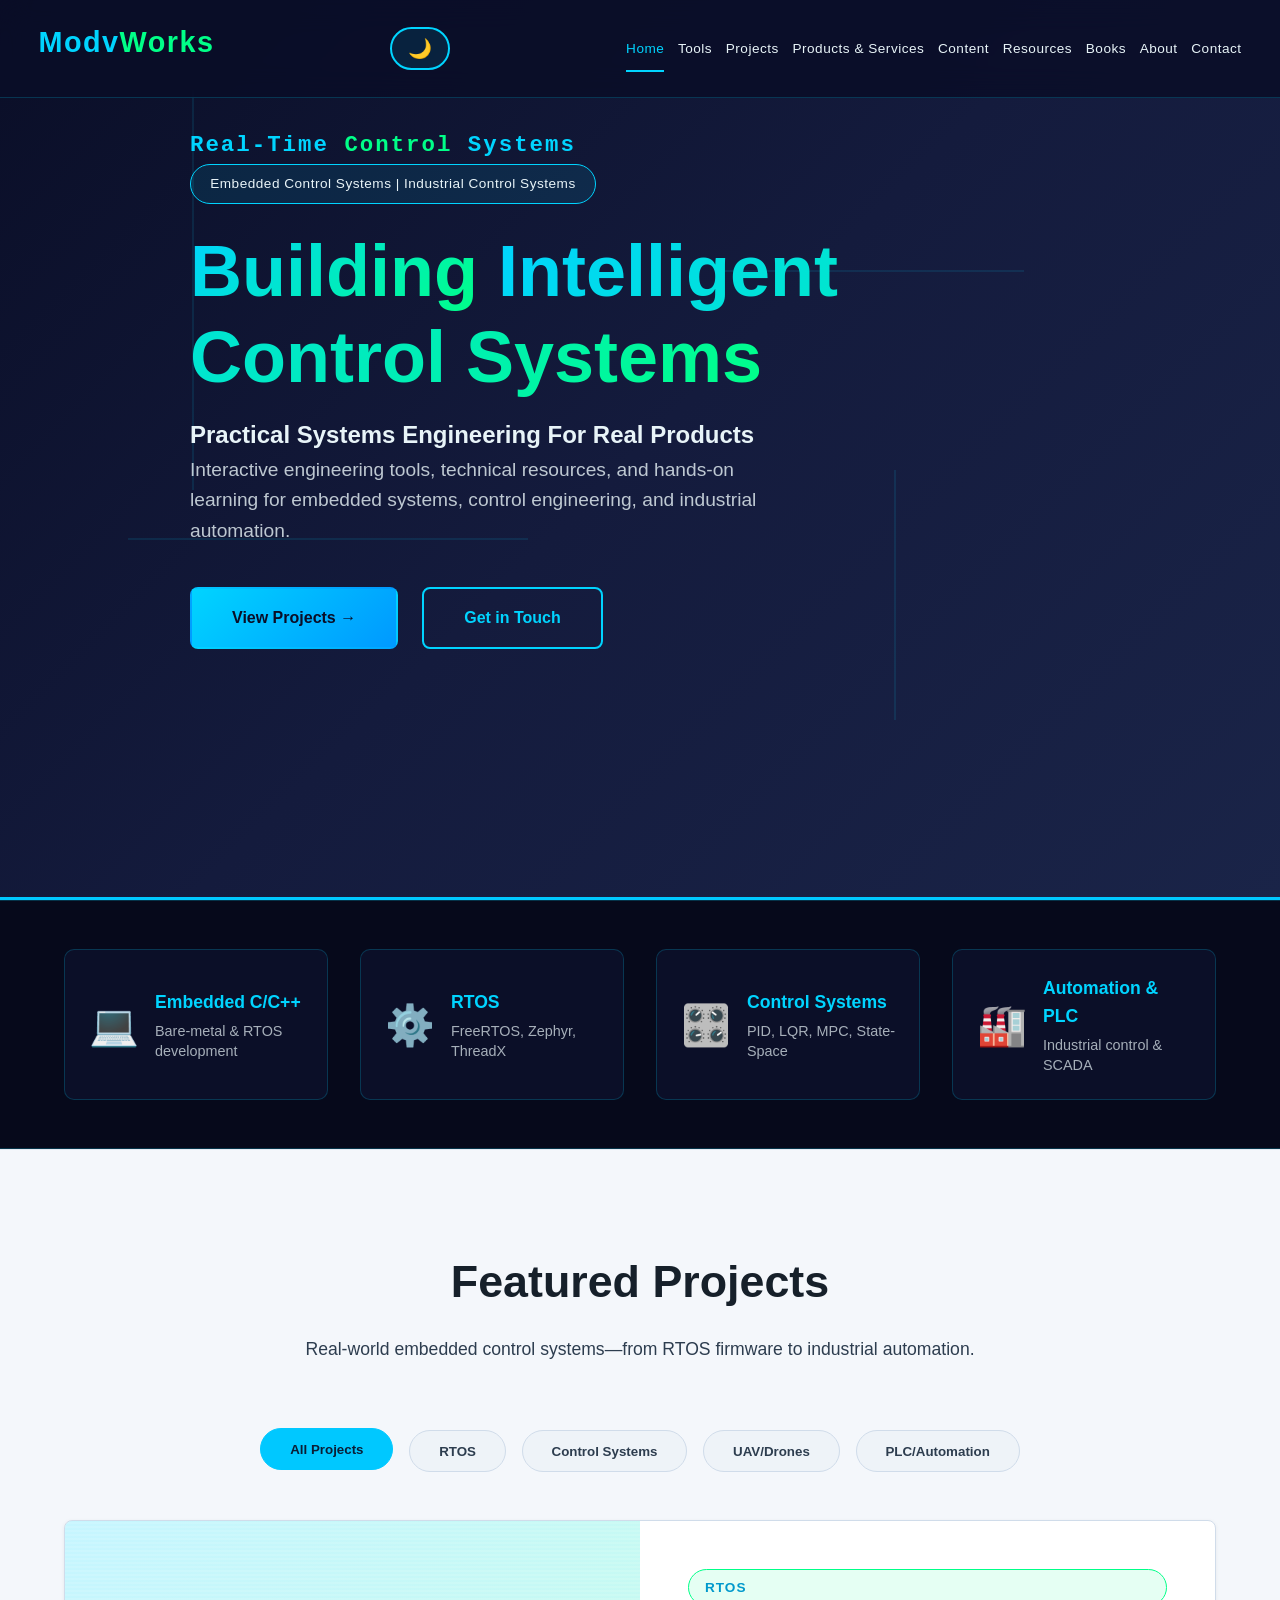
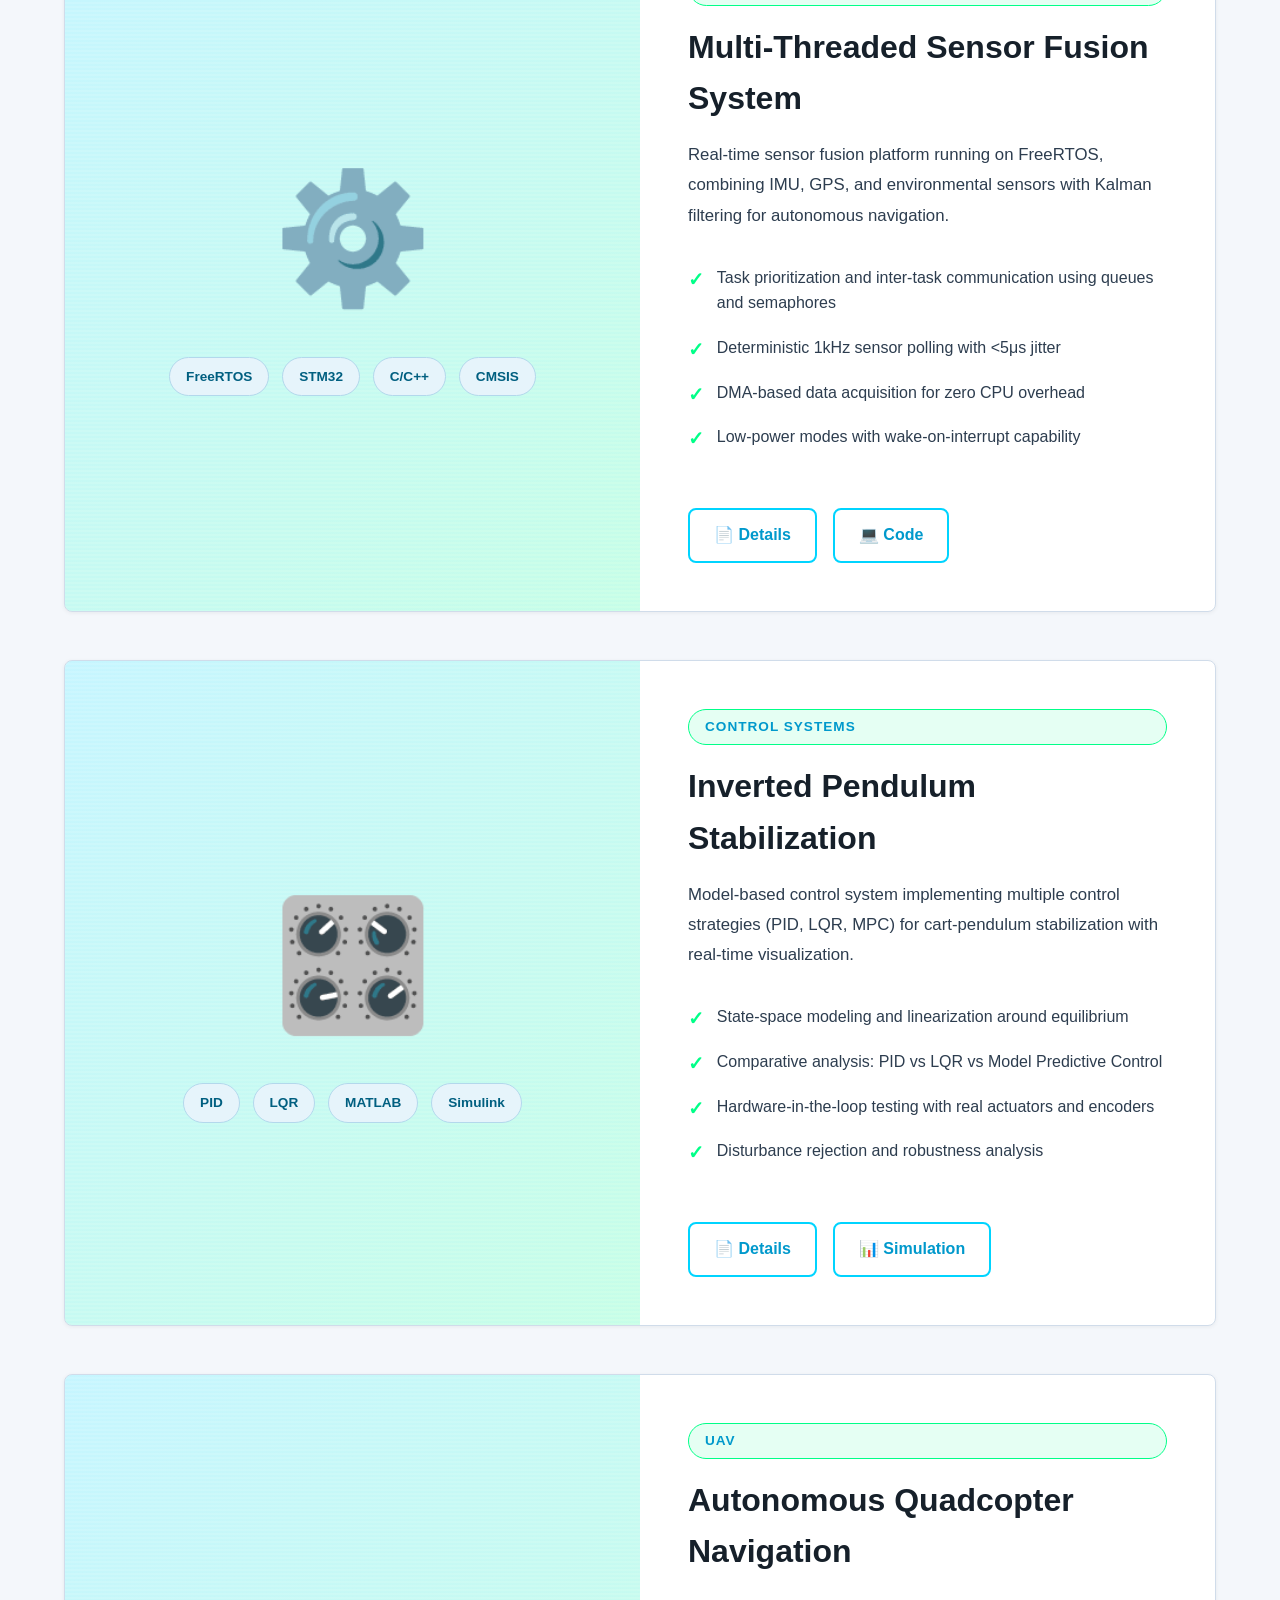
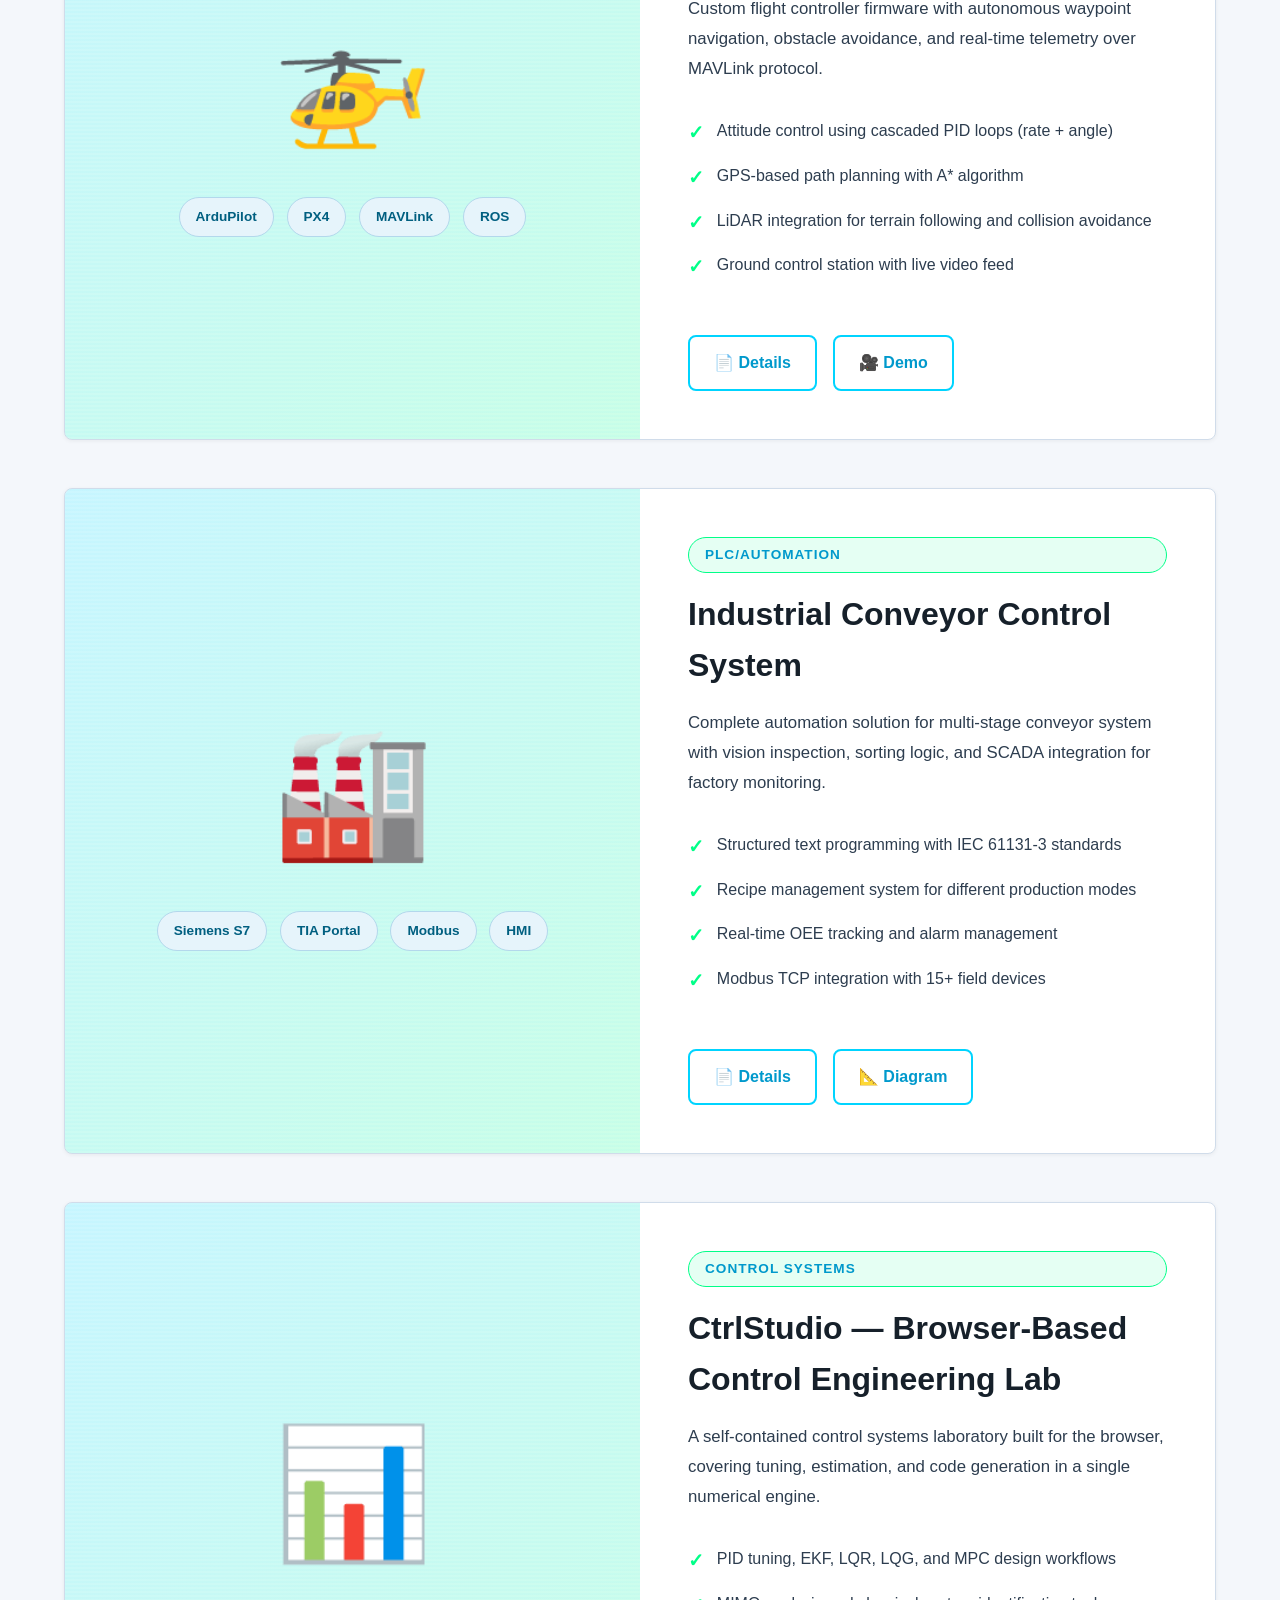
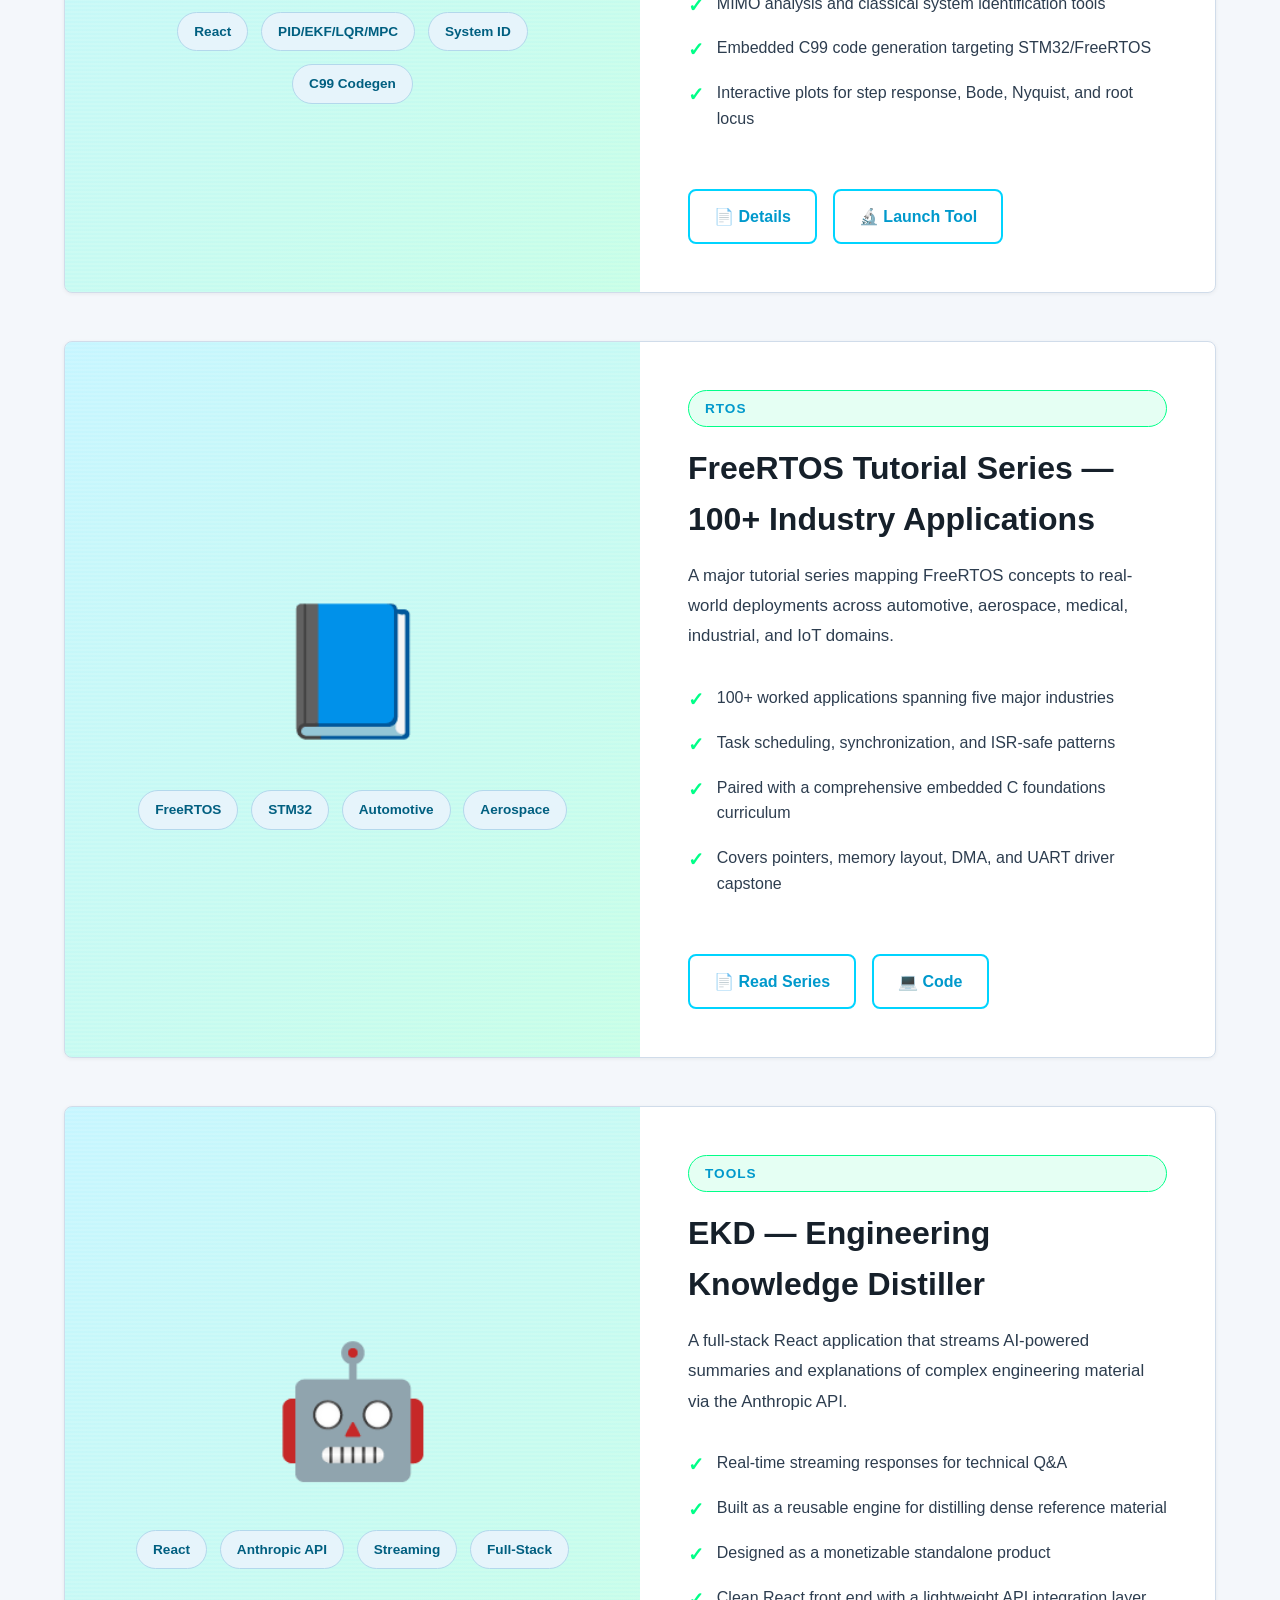
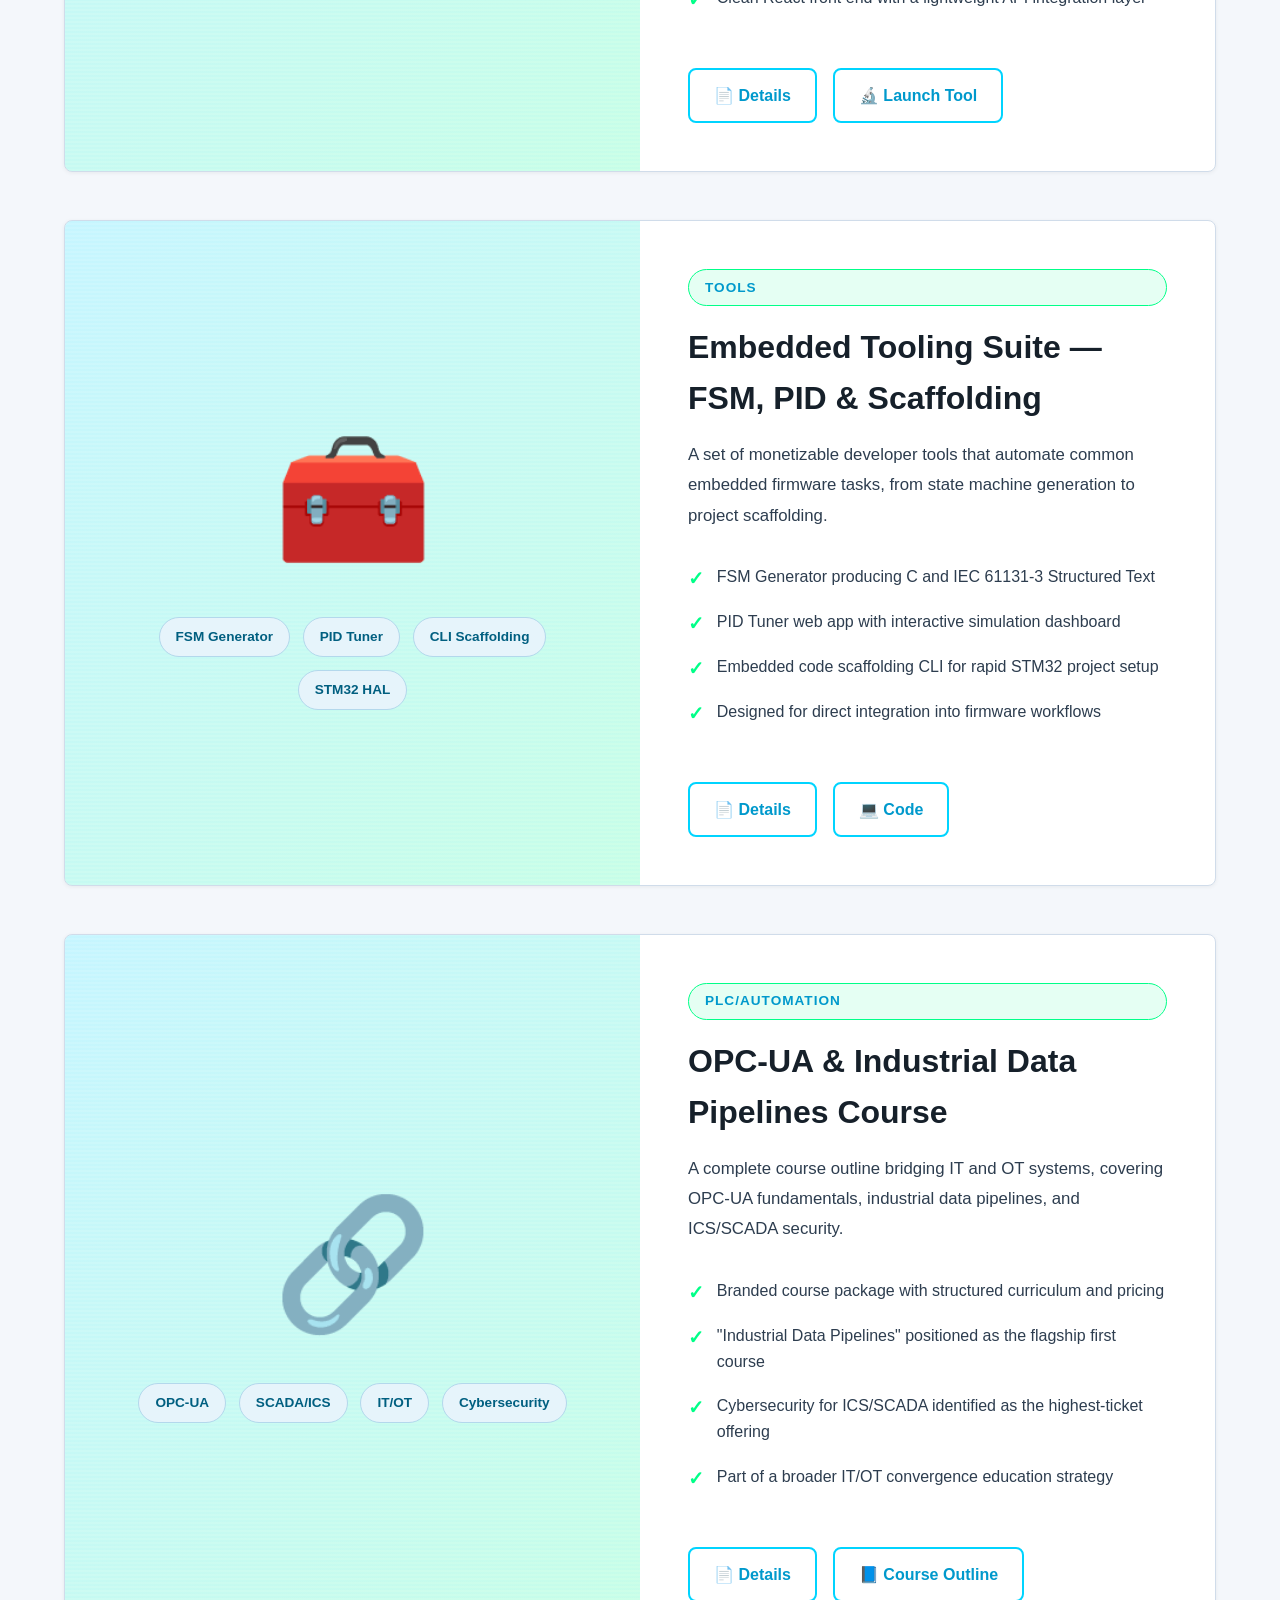
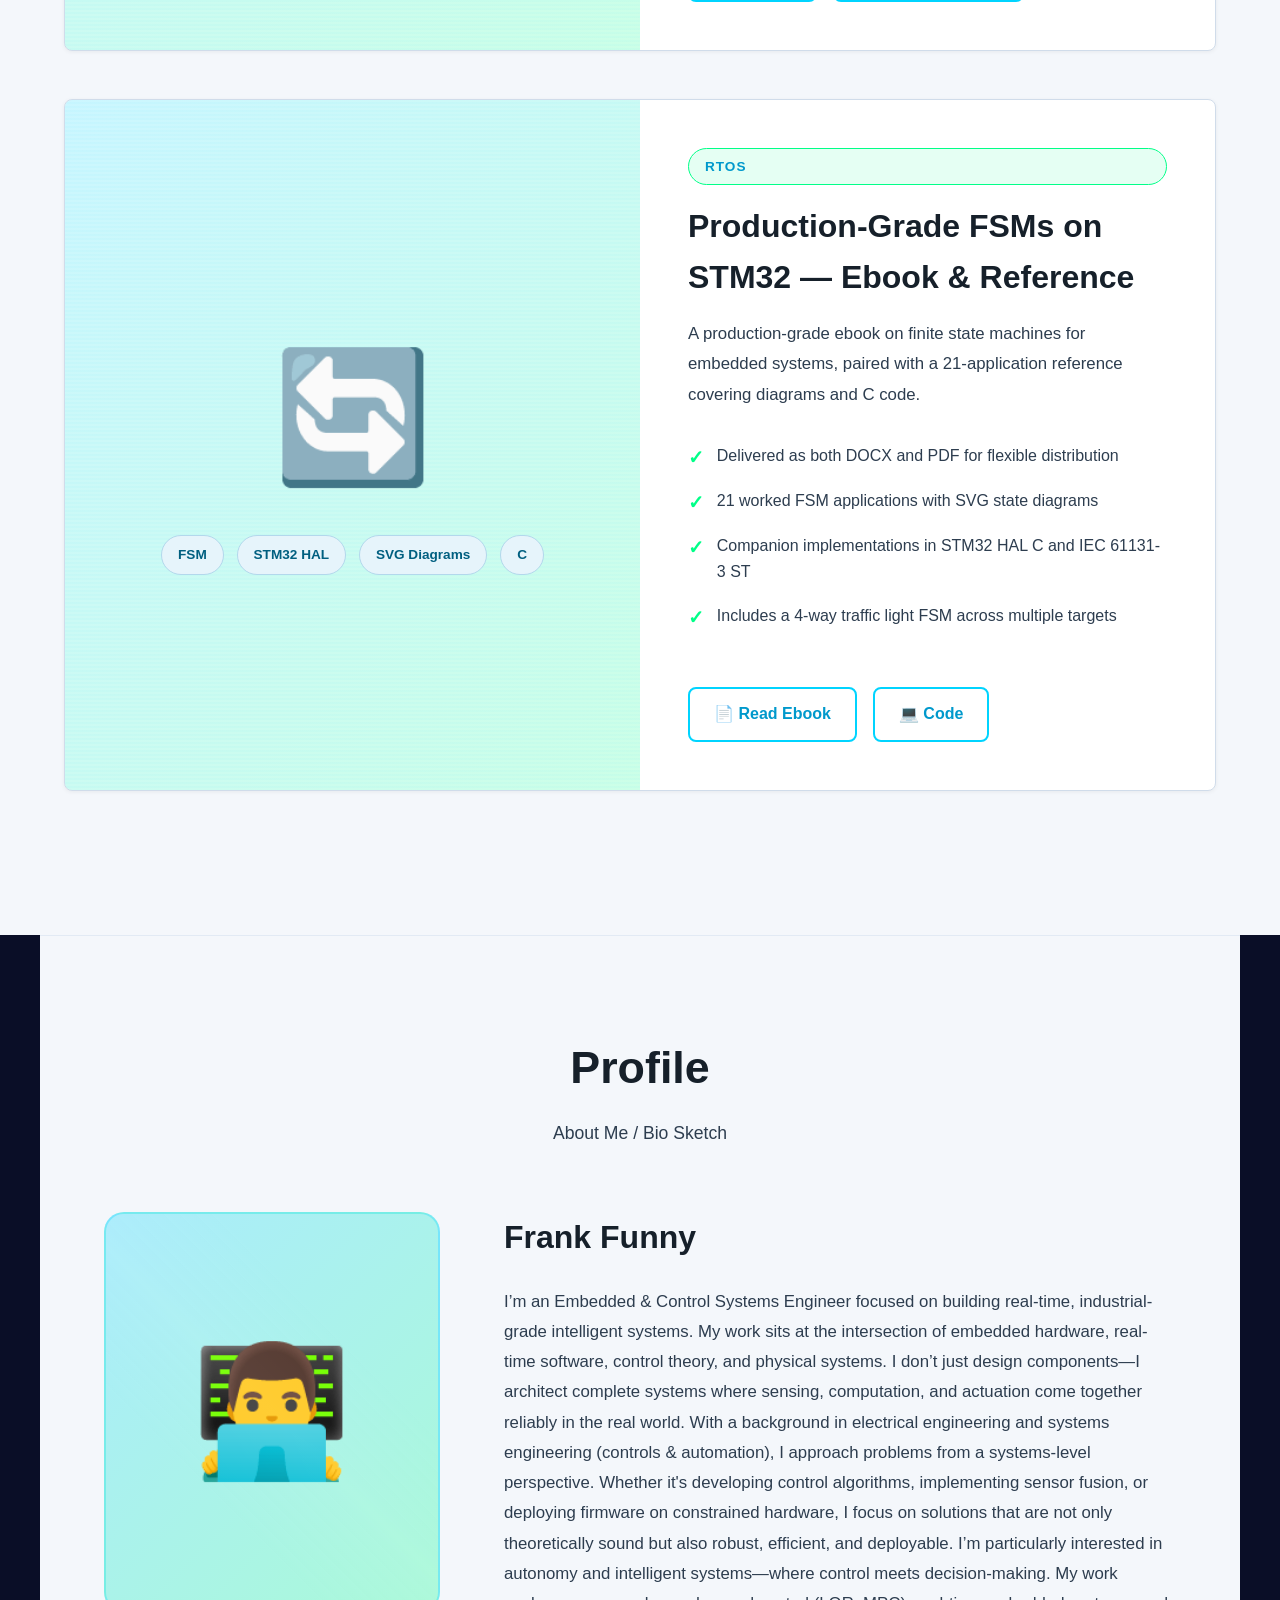
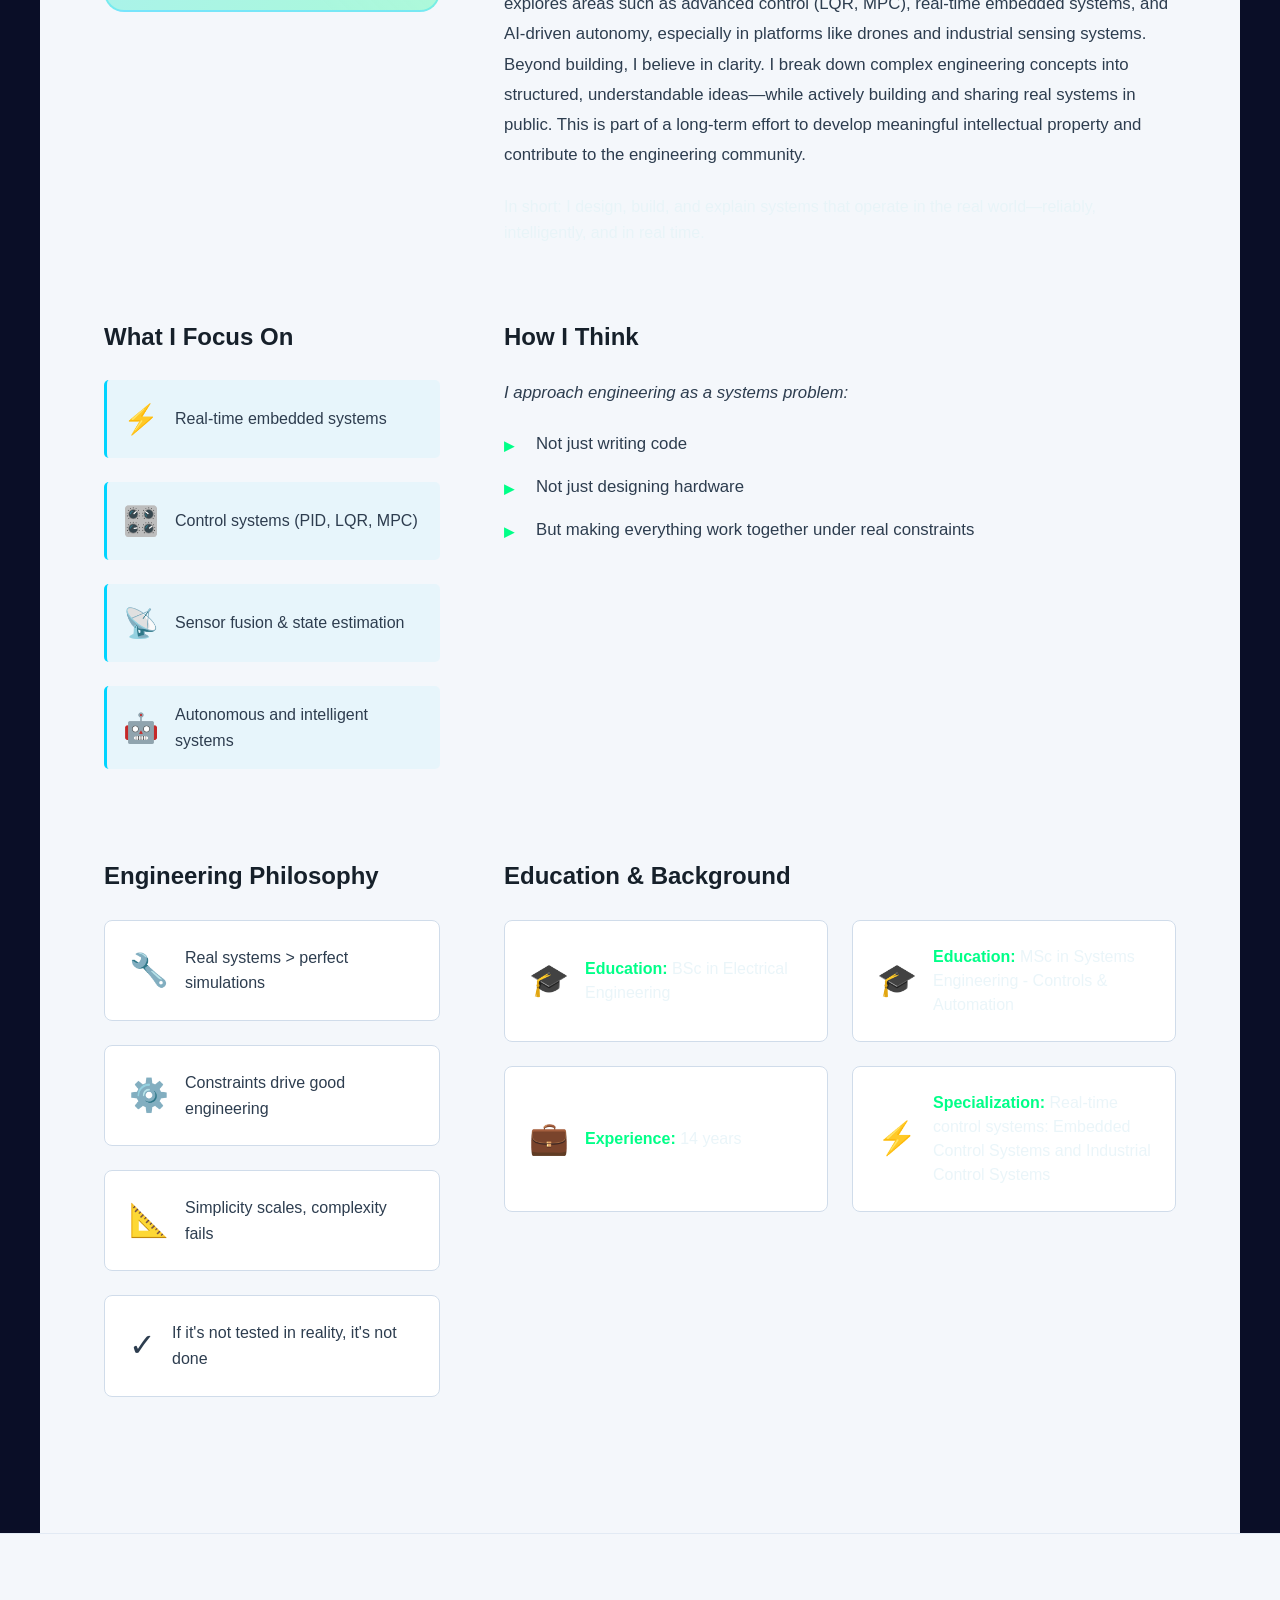
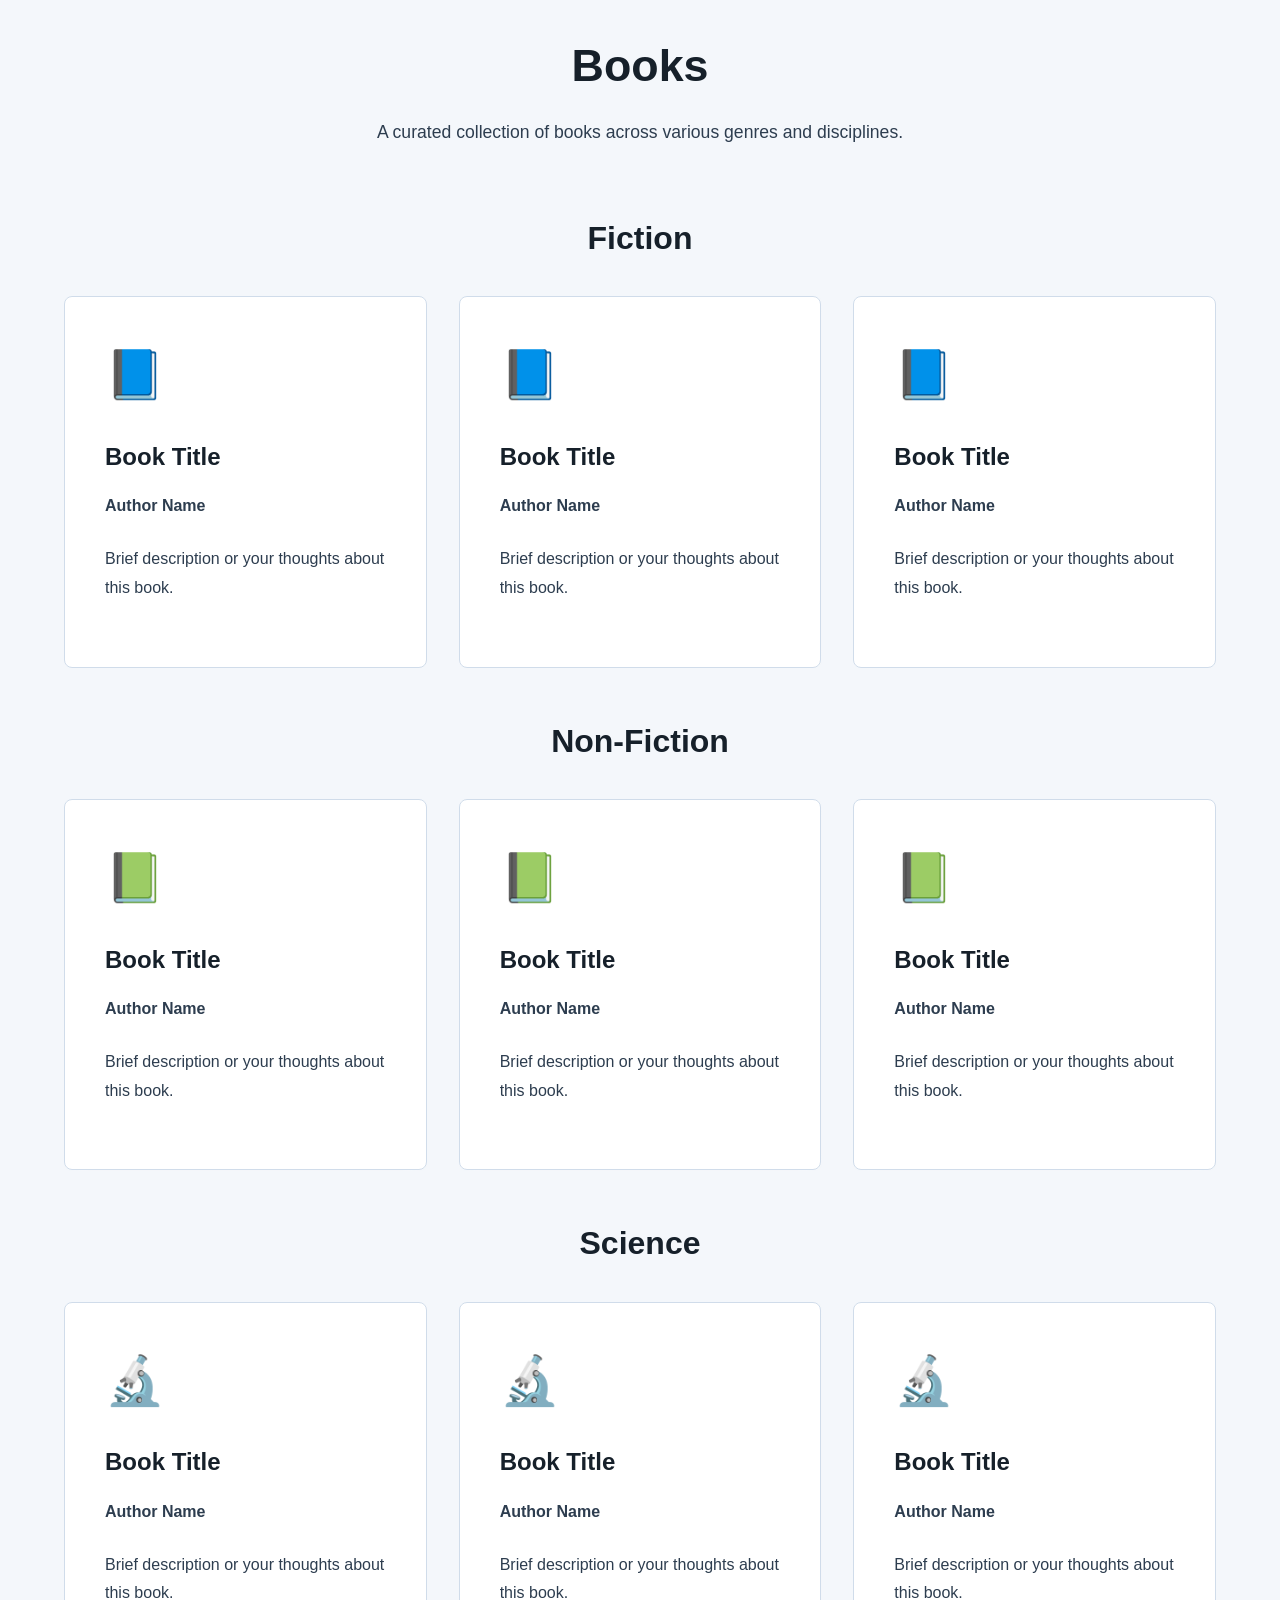
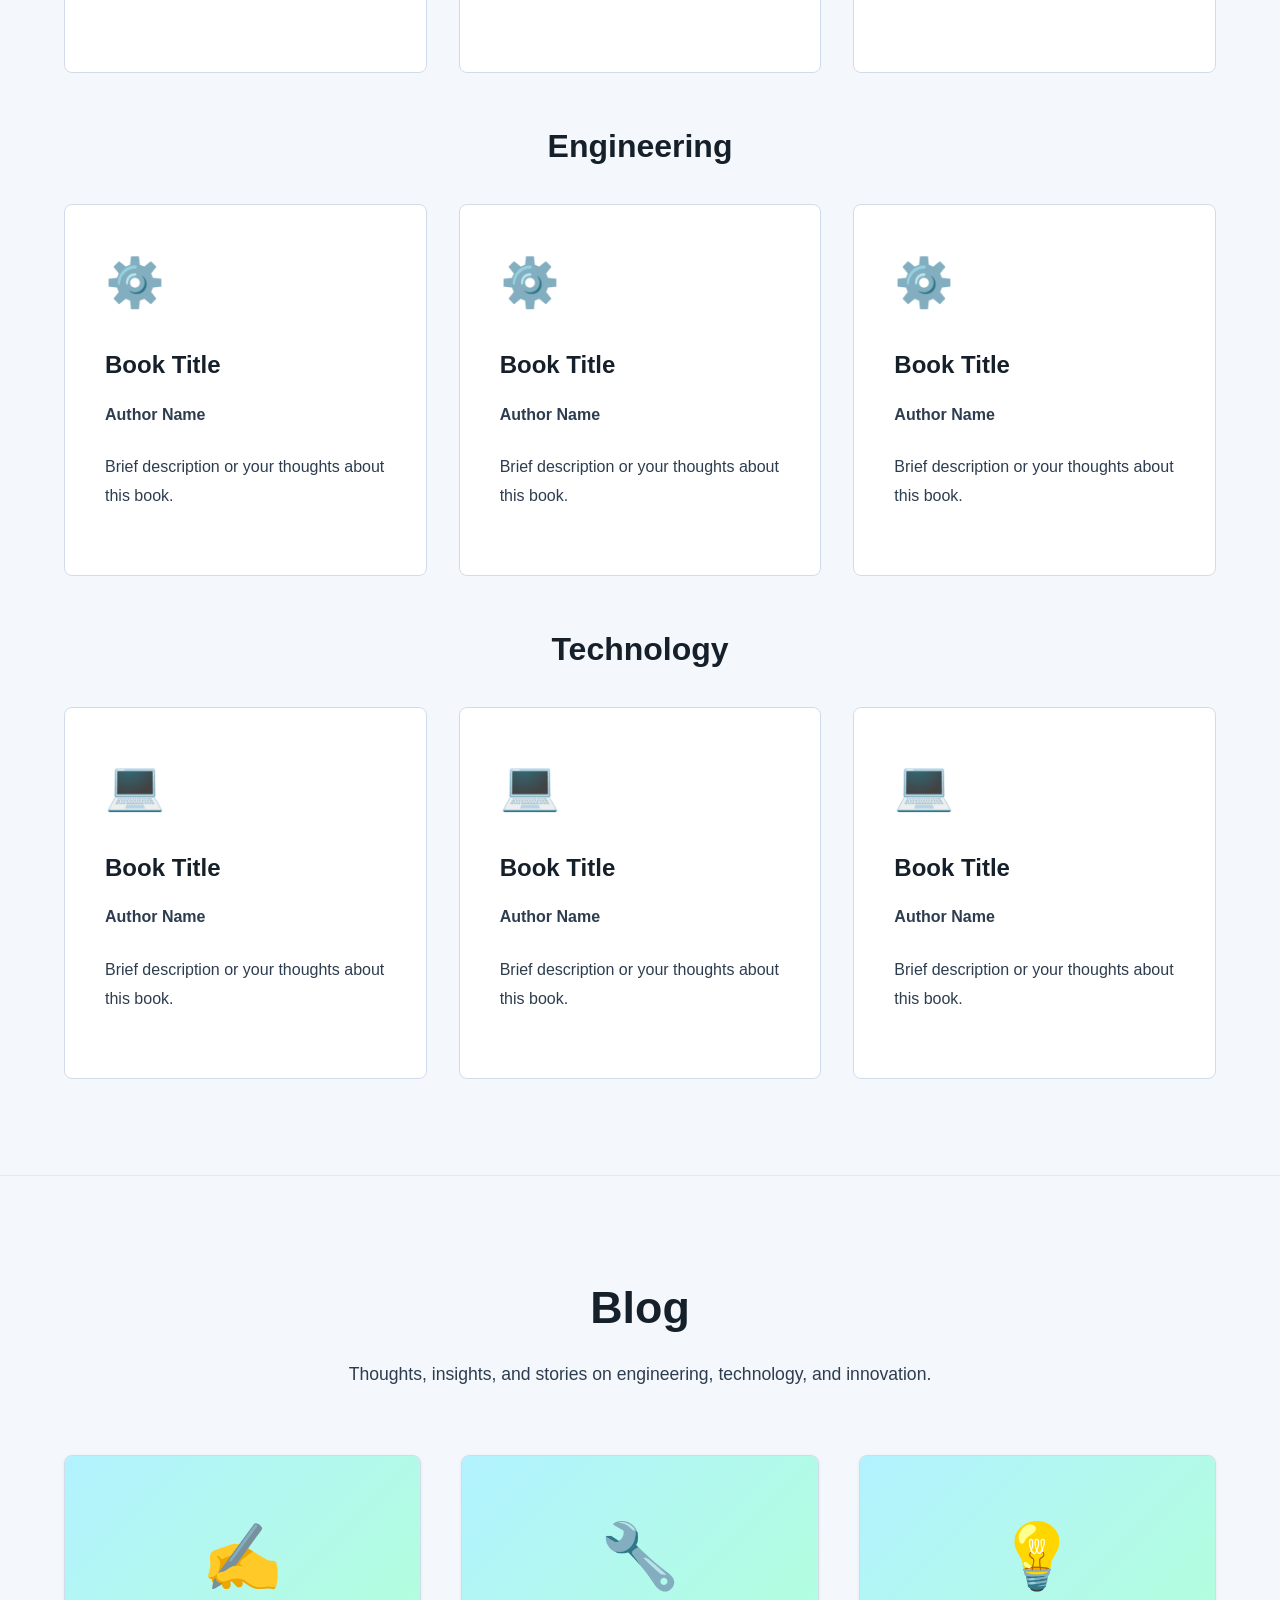
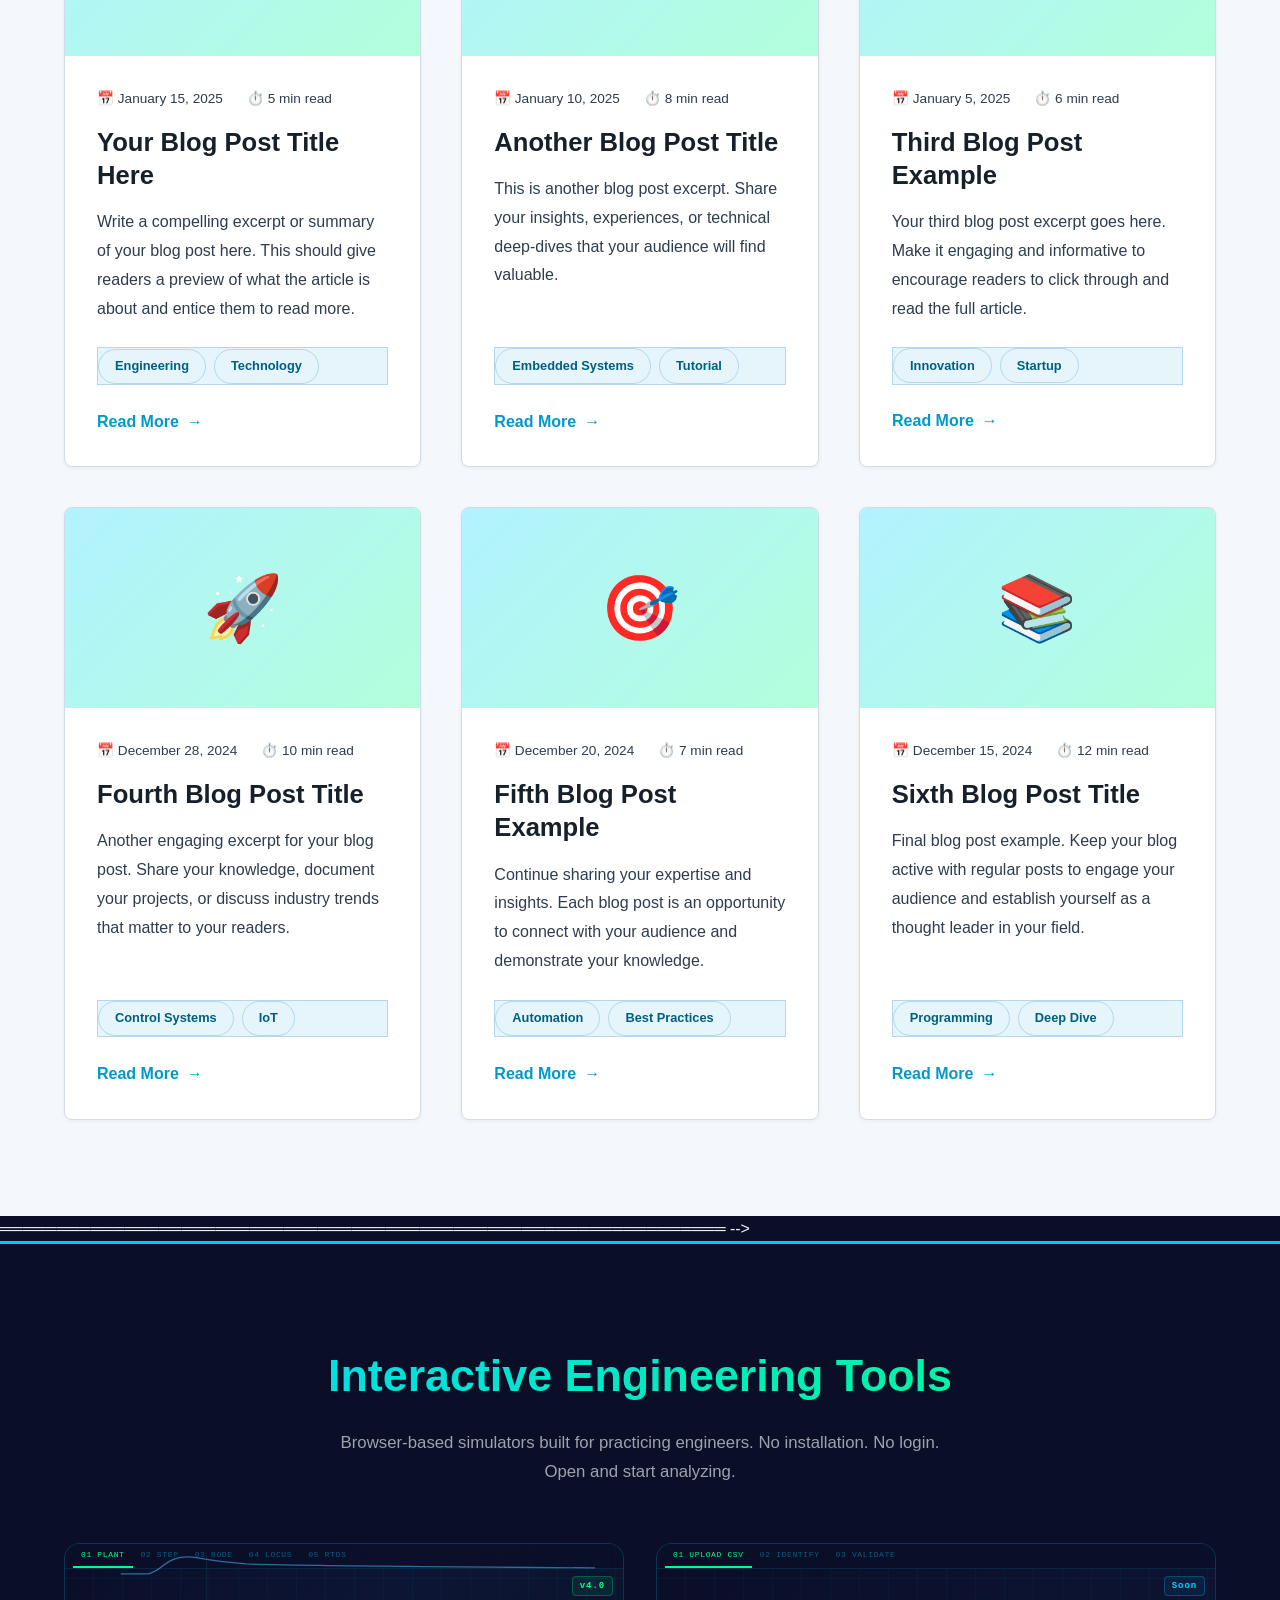
==== commit ca4860f3: "Updated hero" ====
--- a/index.html
+++ b/index.html
@@ -234,7 +234,7 @@
             <div class="logo">Real-Time <span>Control</span> Systems</div> 
             <!-- <div class="brand-name">Modv<span>Works</span></div> -->
             <div class="hero-label"><span>Embedded Control Systems | </span>Industrial Control Systems</div>
-            <h1><span class="highlight"></span>Building <span class="highlight">Intelligent Control Systems</span></h1> 
+            <h1><span class="highlight">Building</span> <span class="highlight">Intelligent Control Systems</span></h1> 
             <!-- <h1>Building Intelligent <span class="accent">Control Systems</span></h1> -->
             <h2>Practical <span>Systems Engineering</span> For Real Products</h2>
             <p> Interactive engineering tools, technical resources, and hands-on learning for embedded systems, control engineering, and industrial automation.</p>
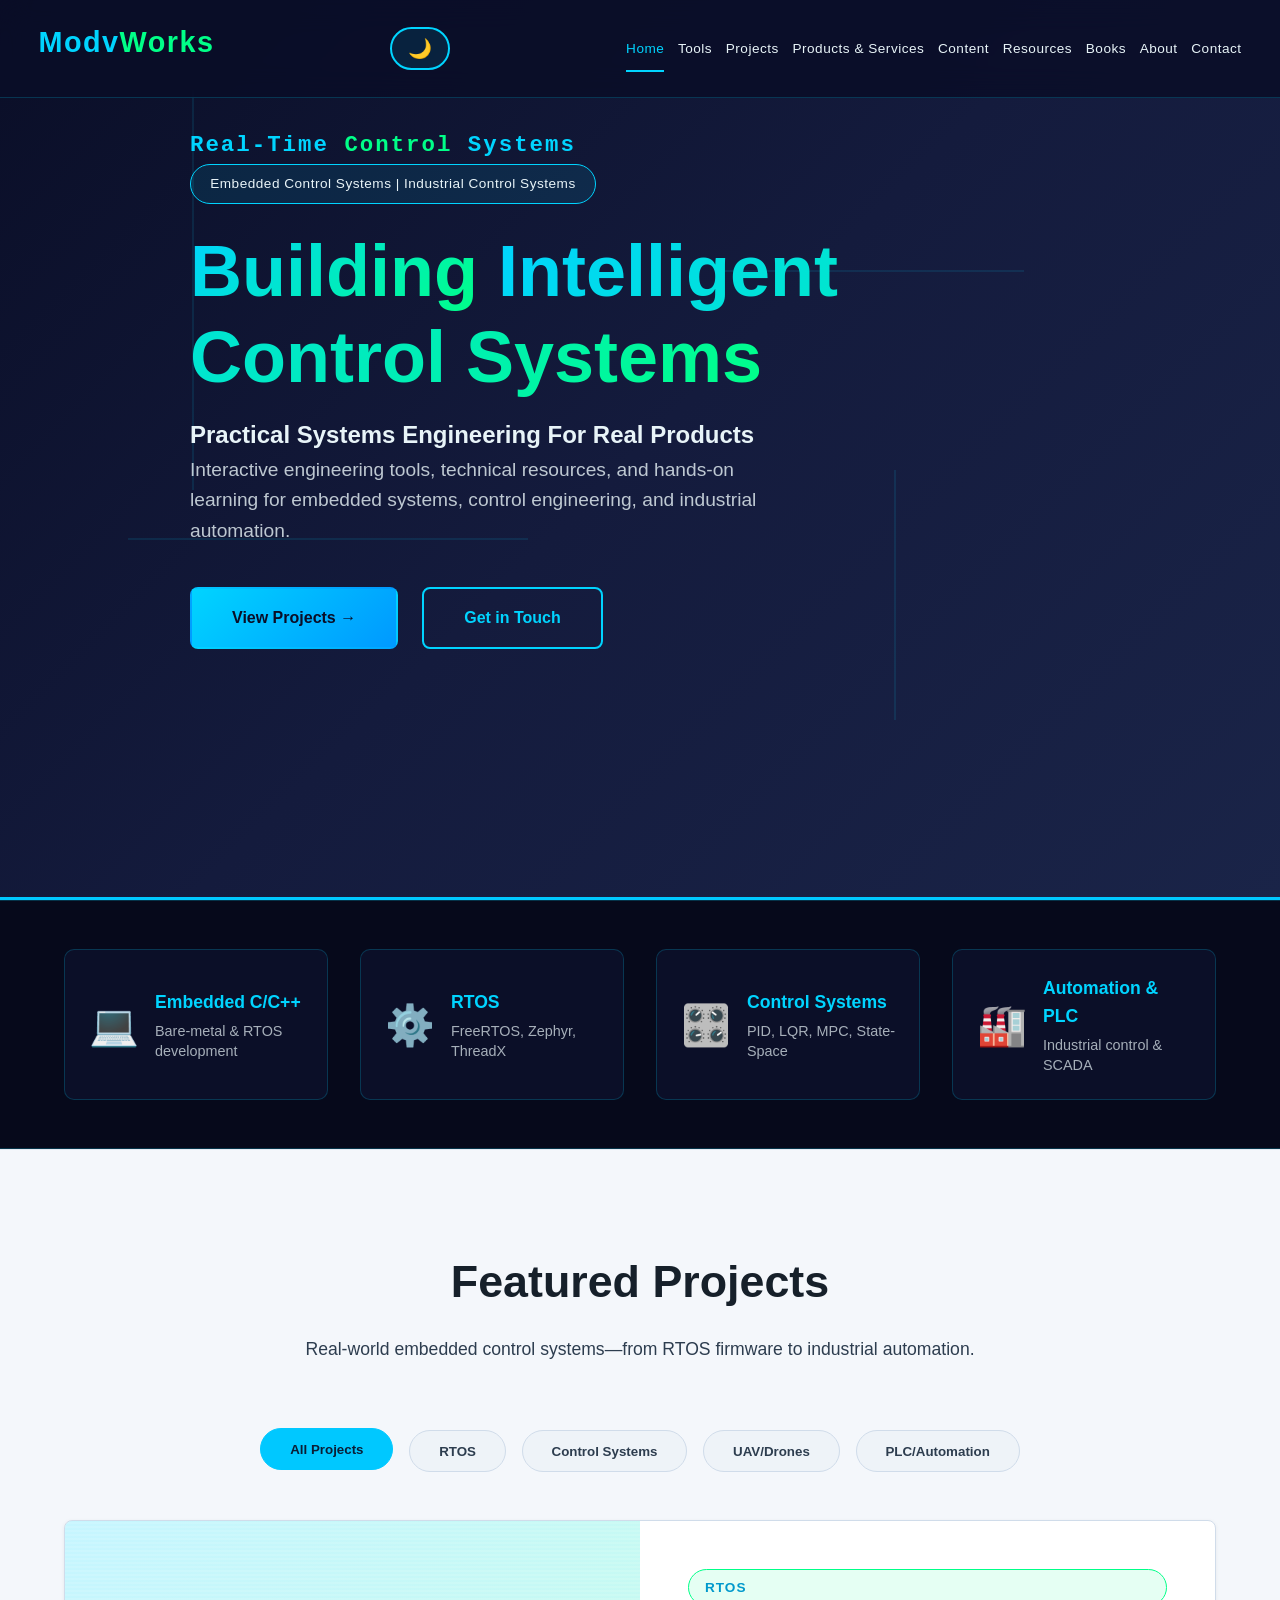
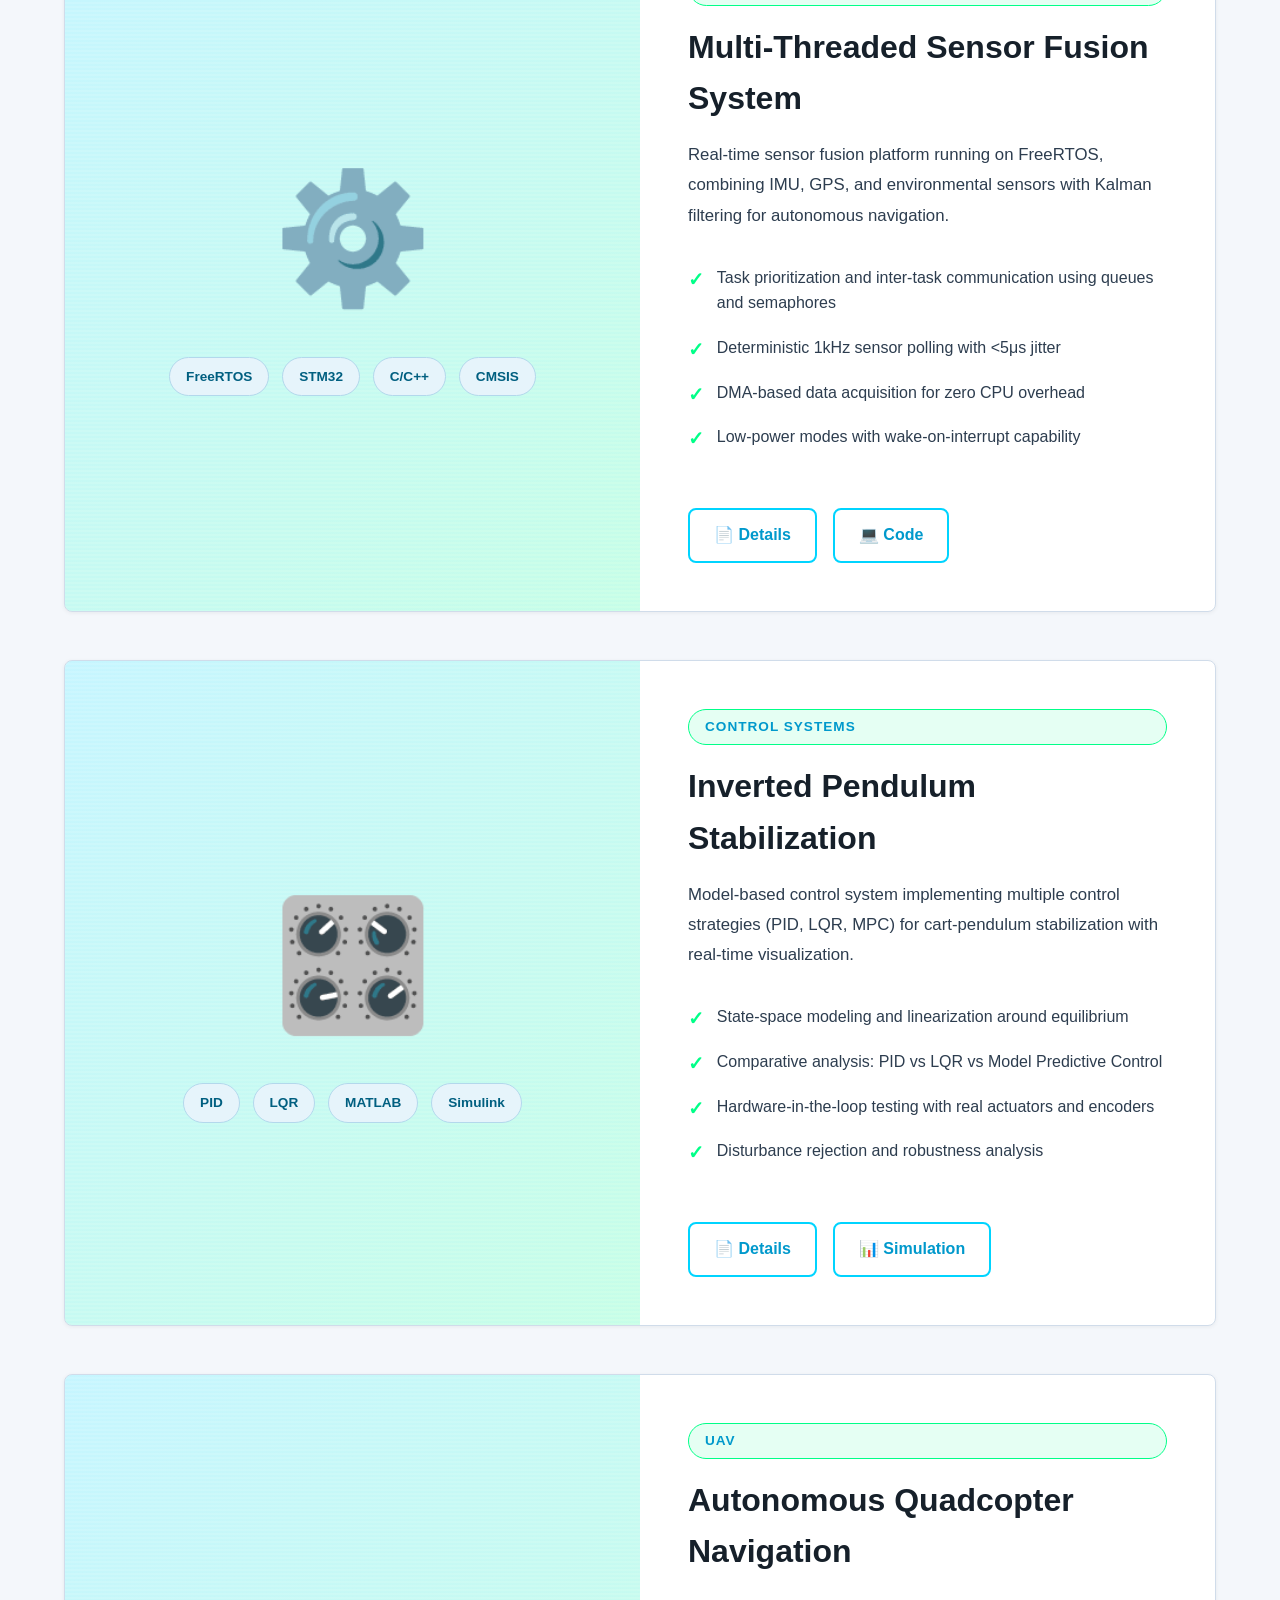
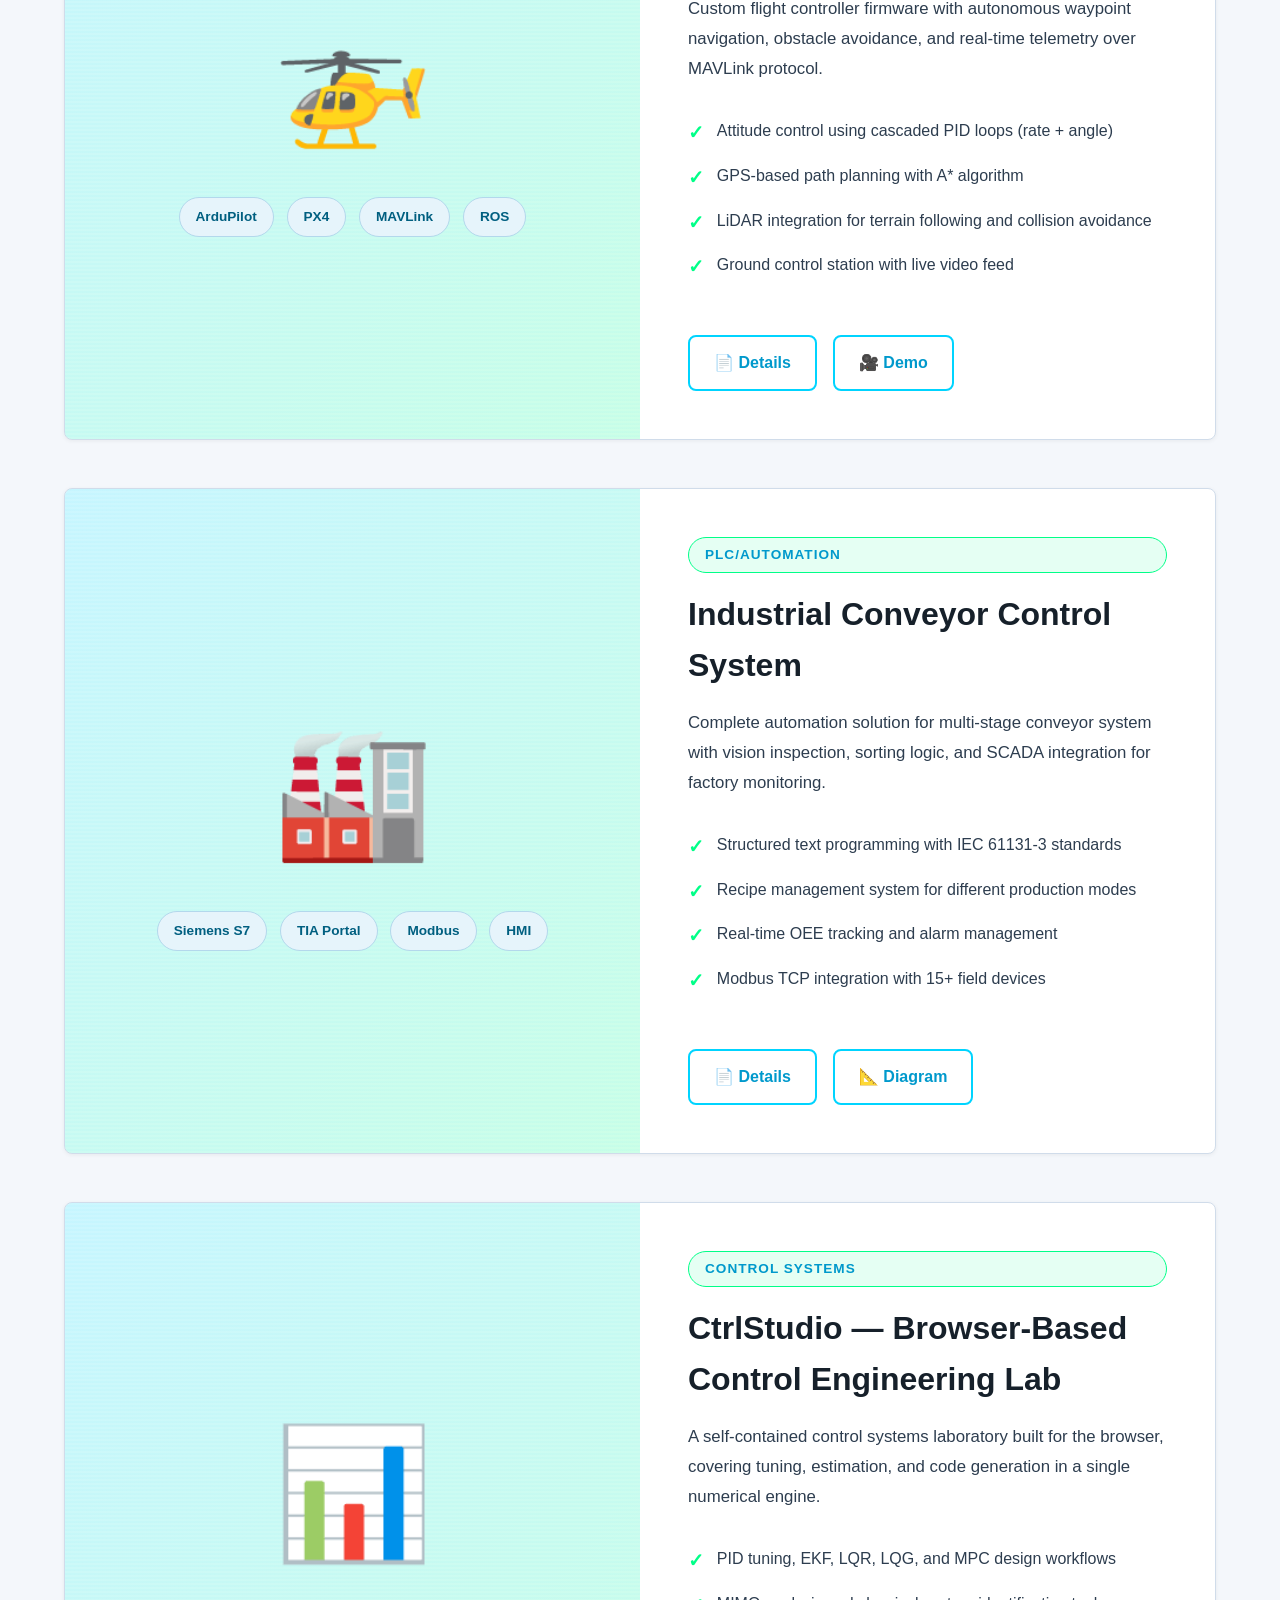
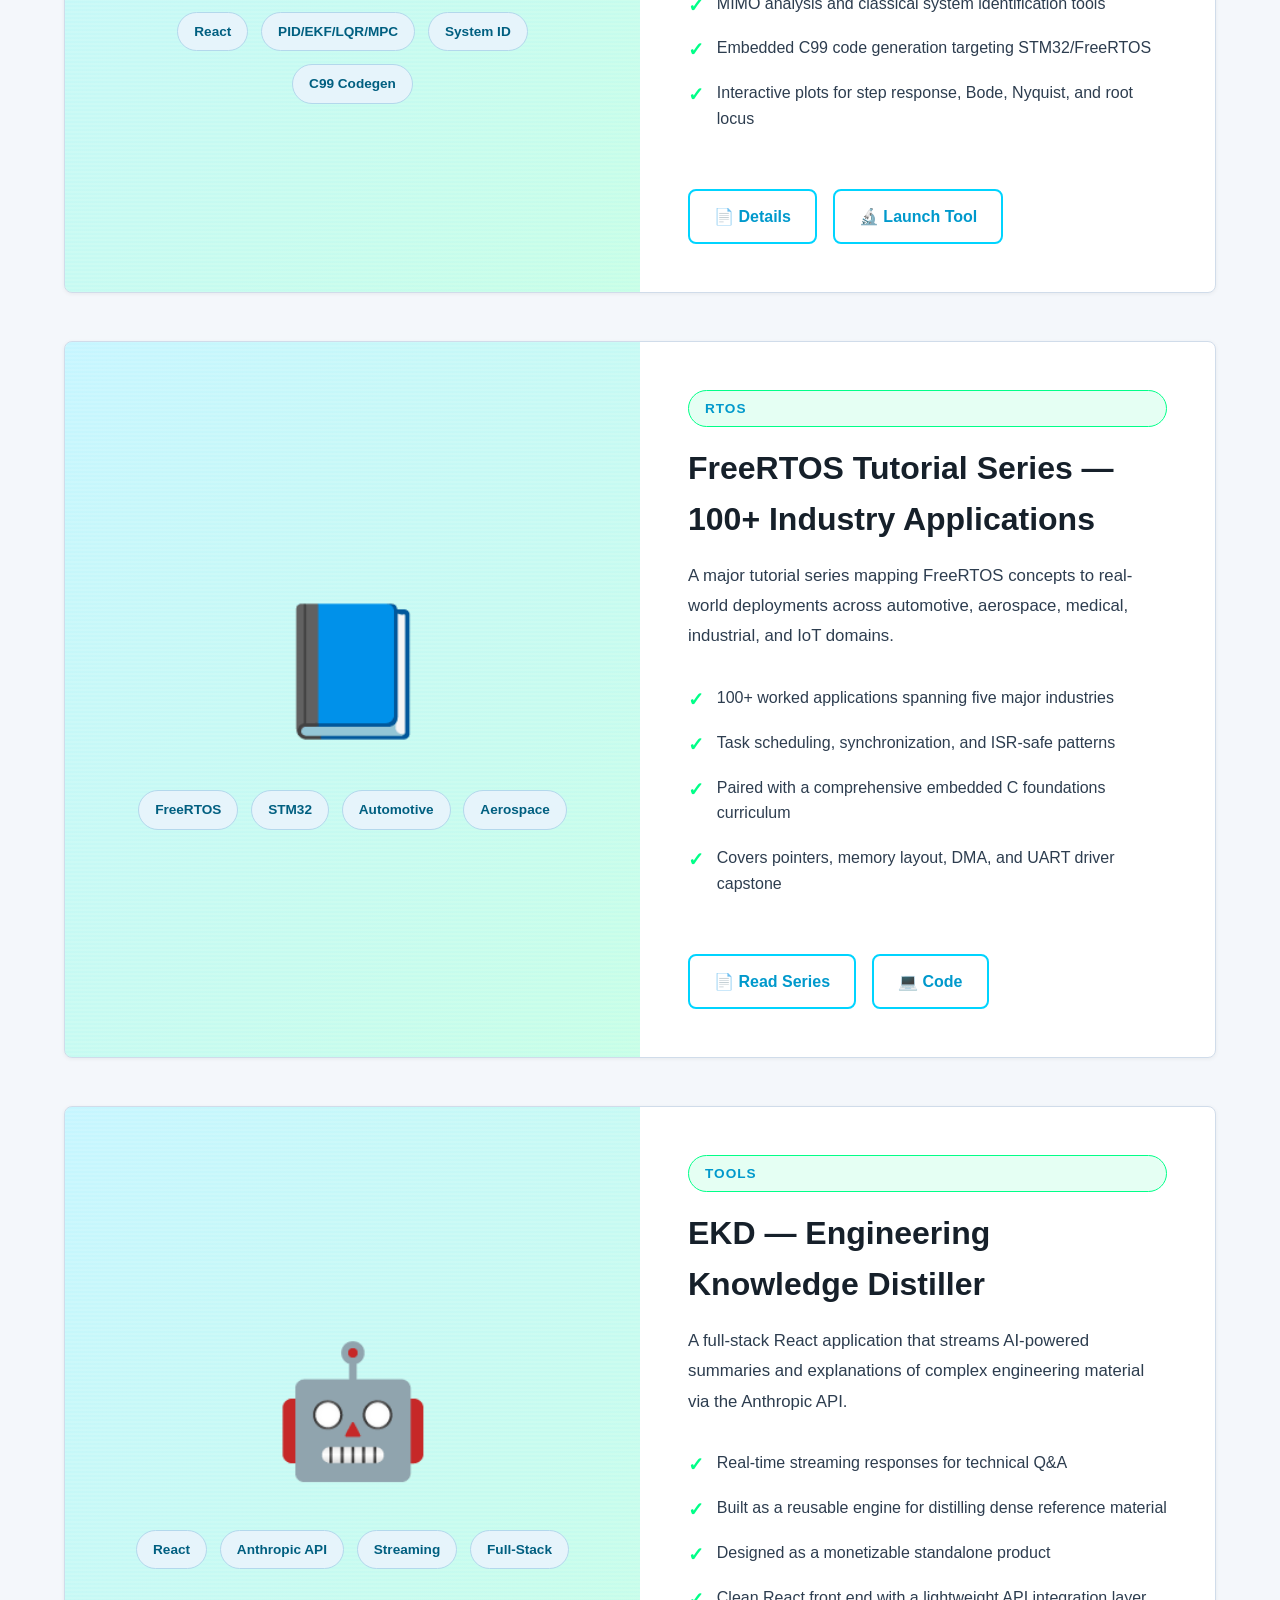
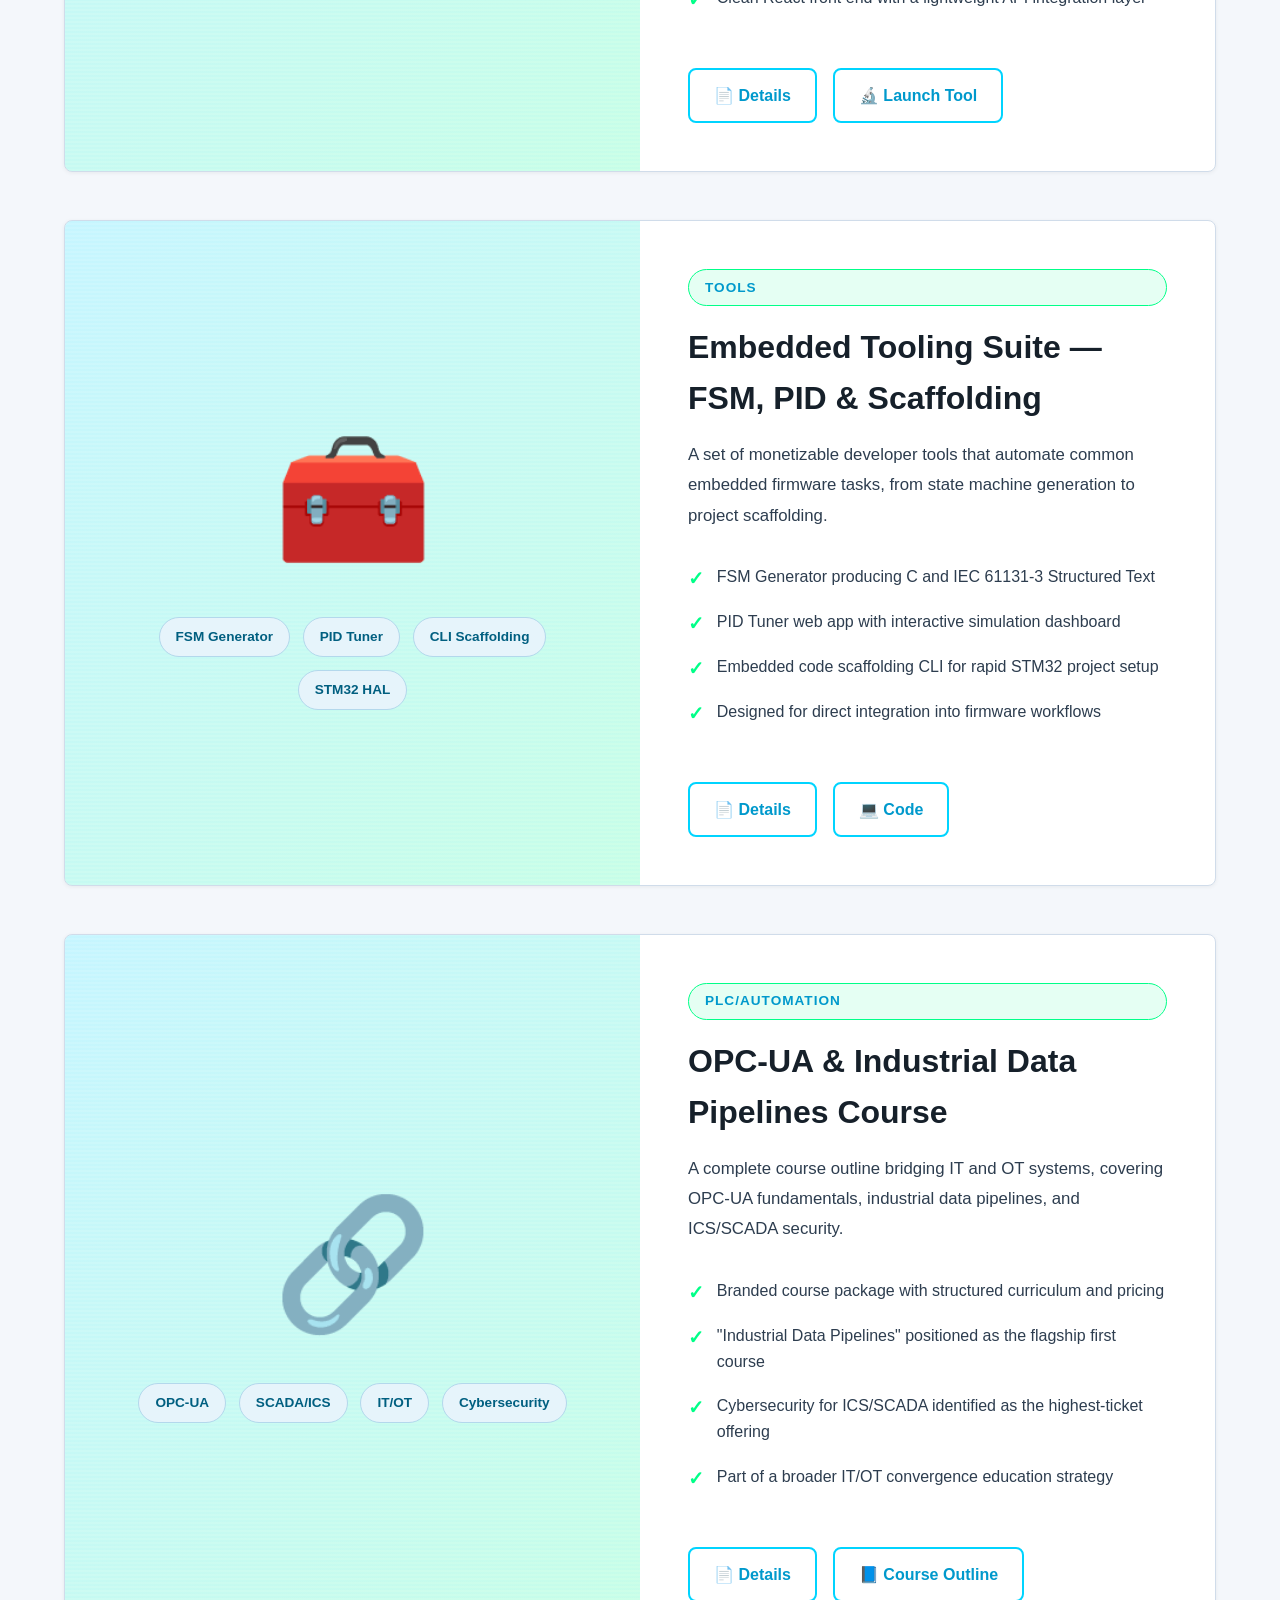
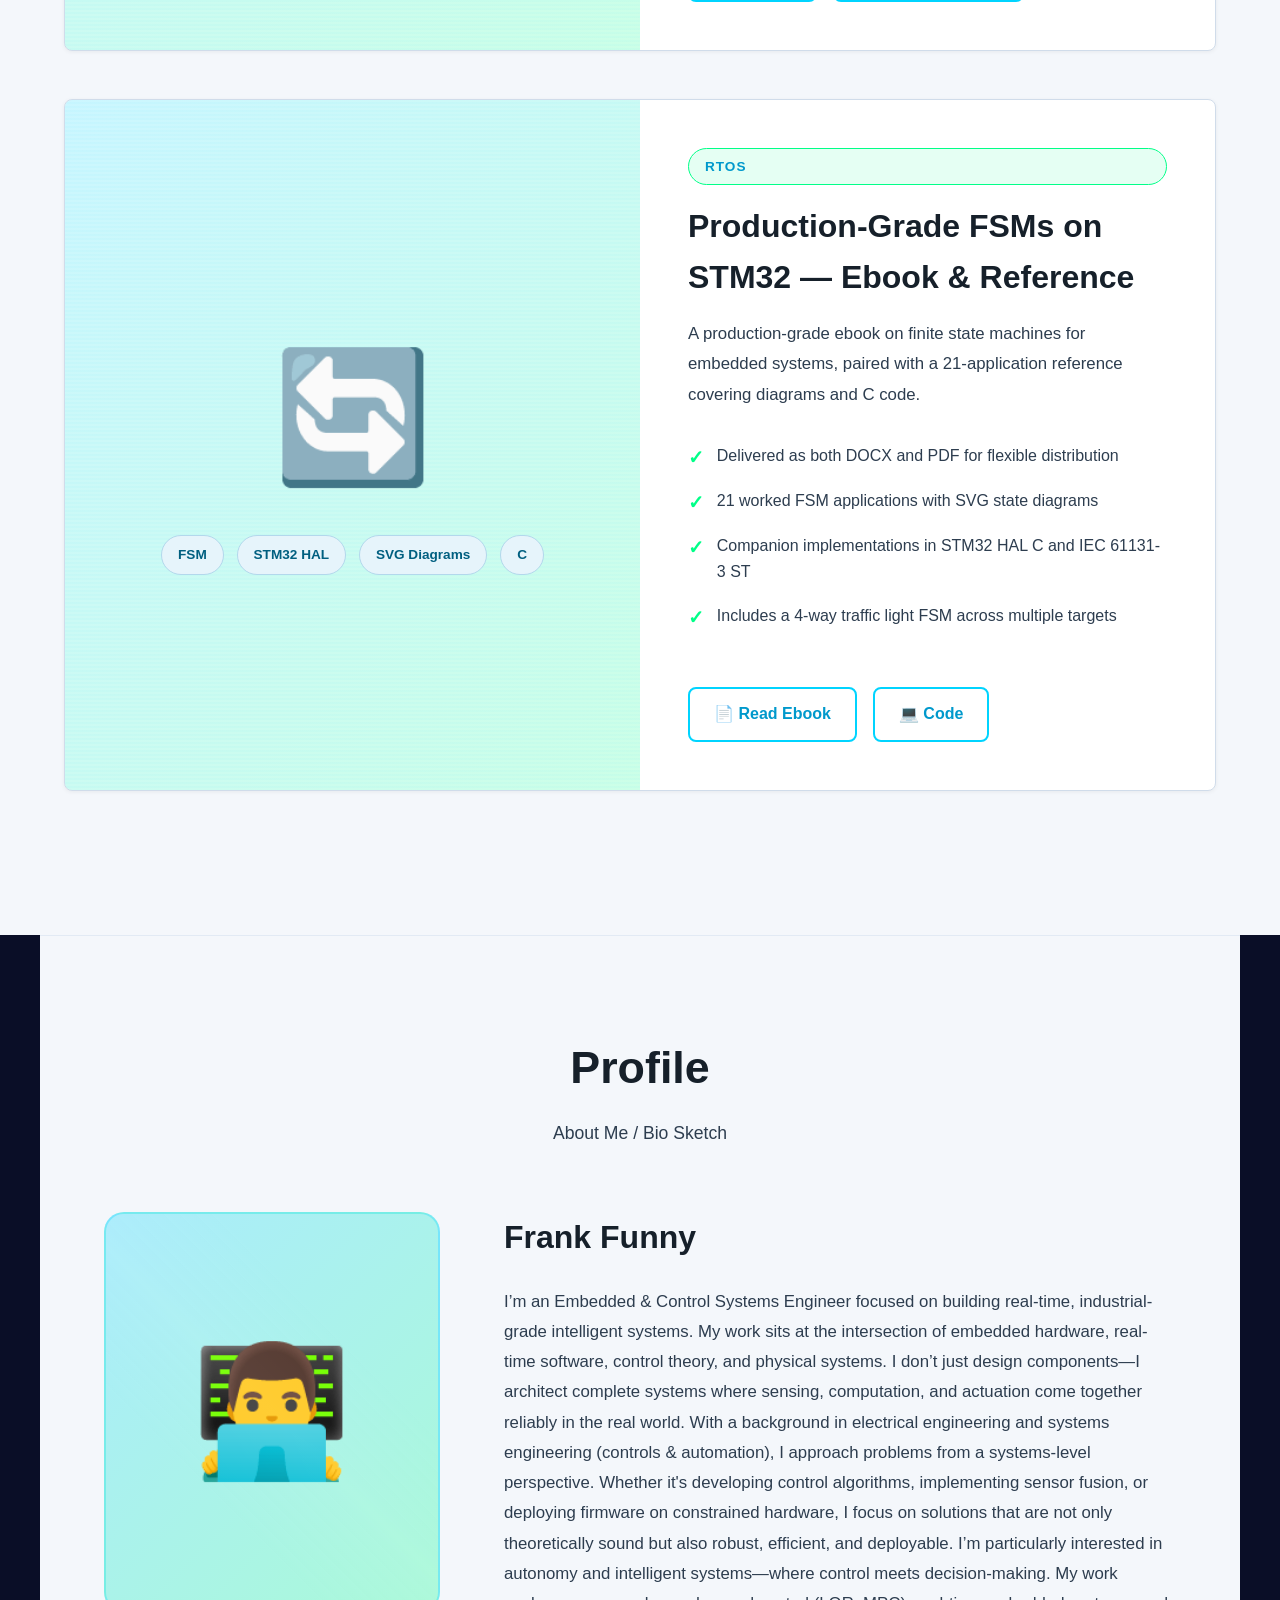
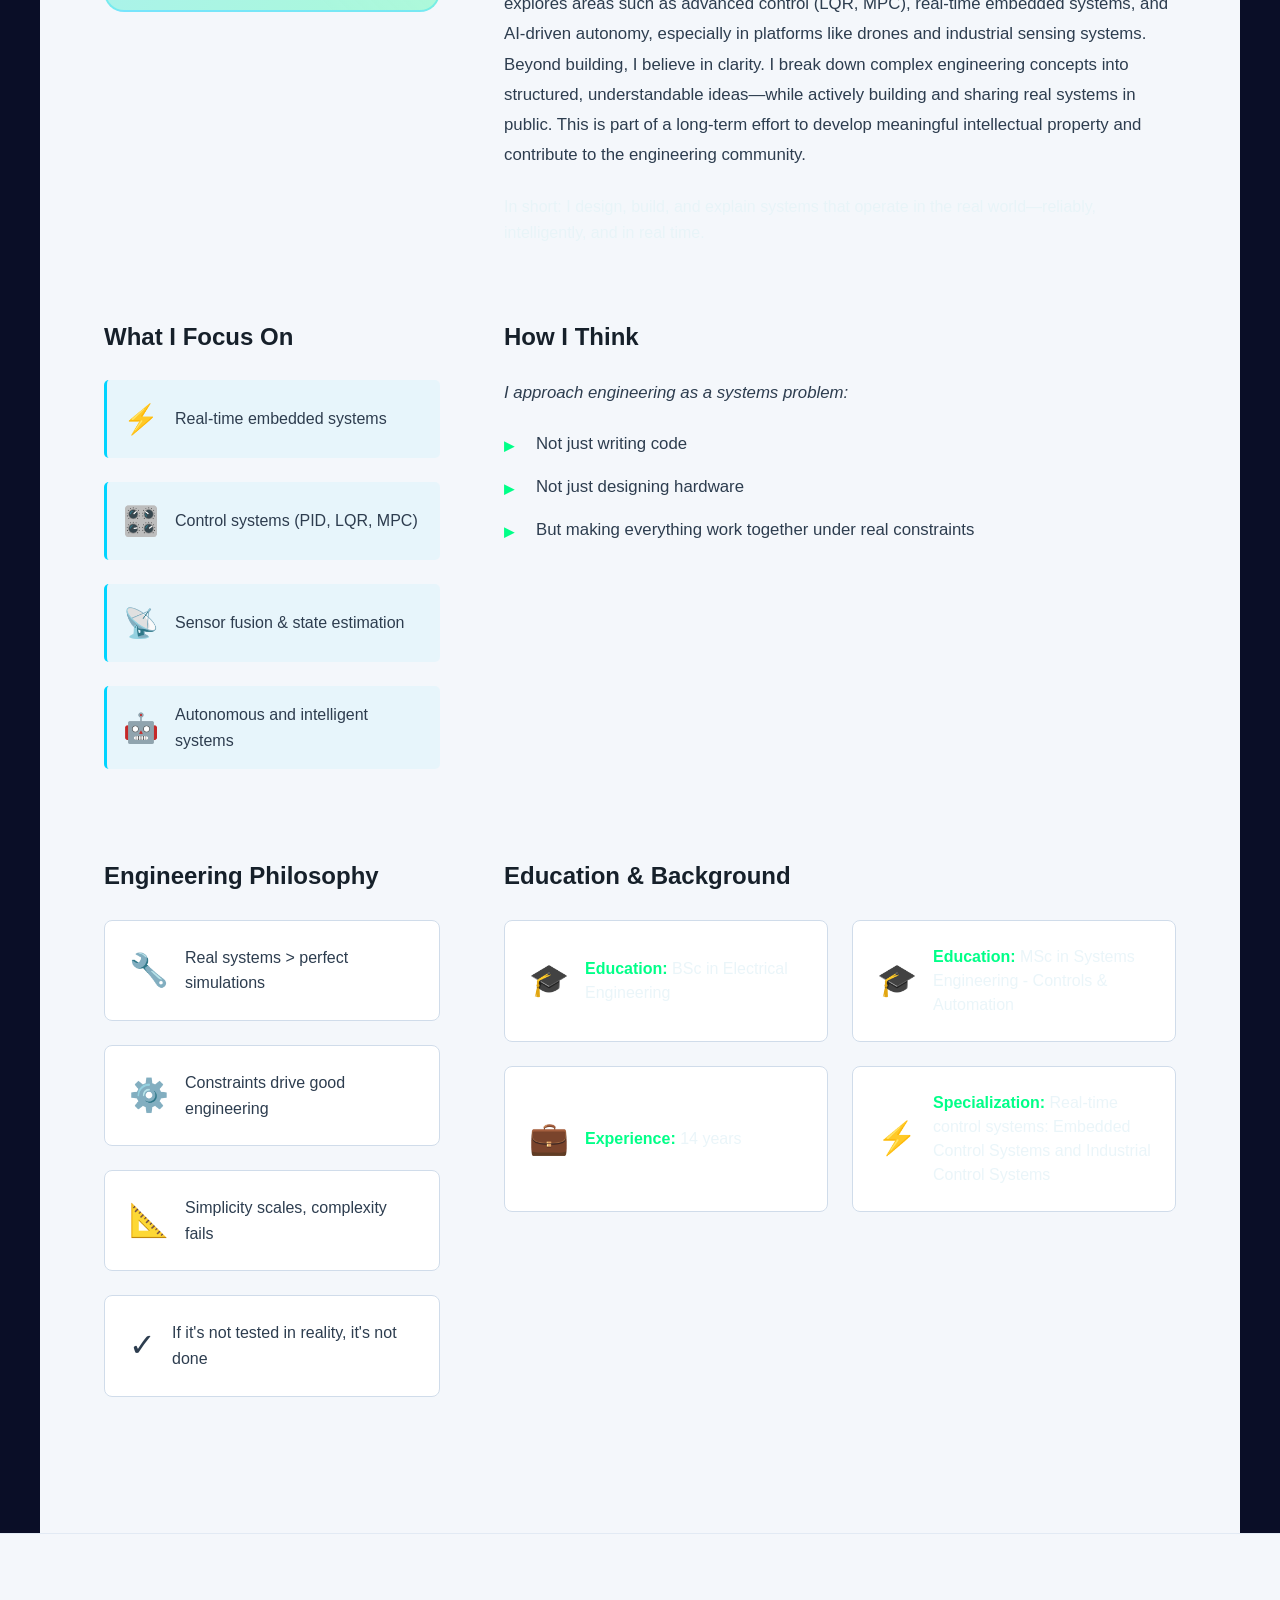
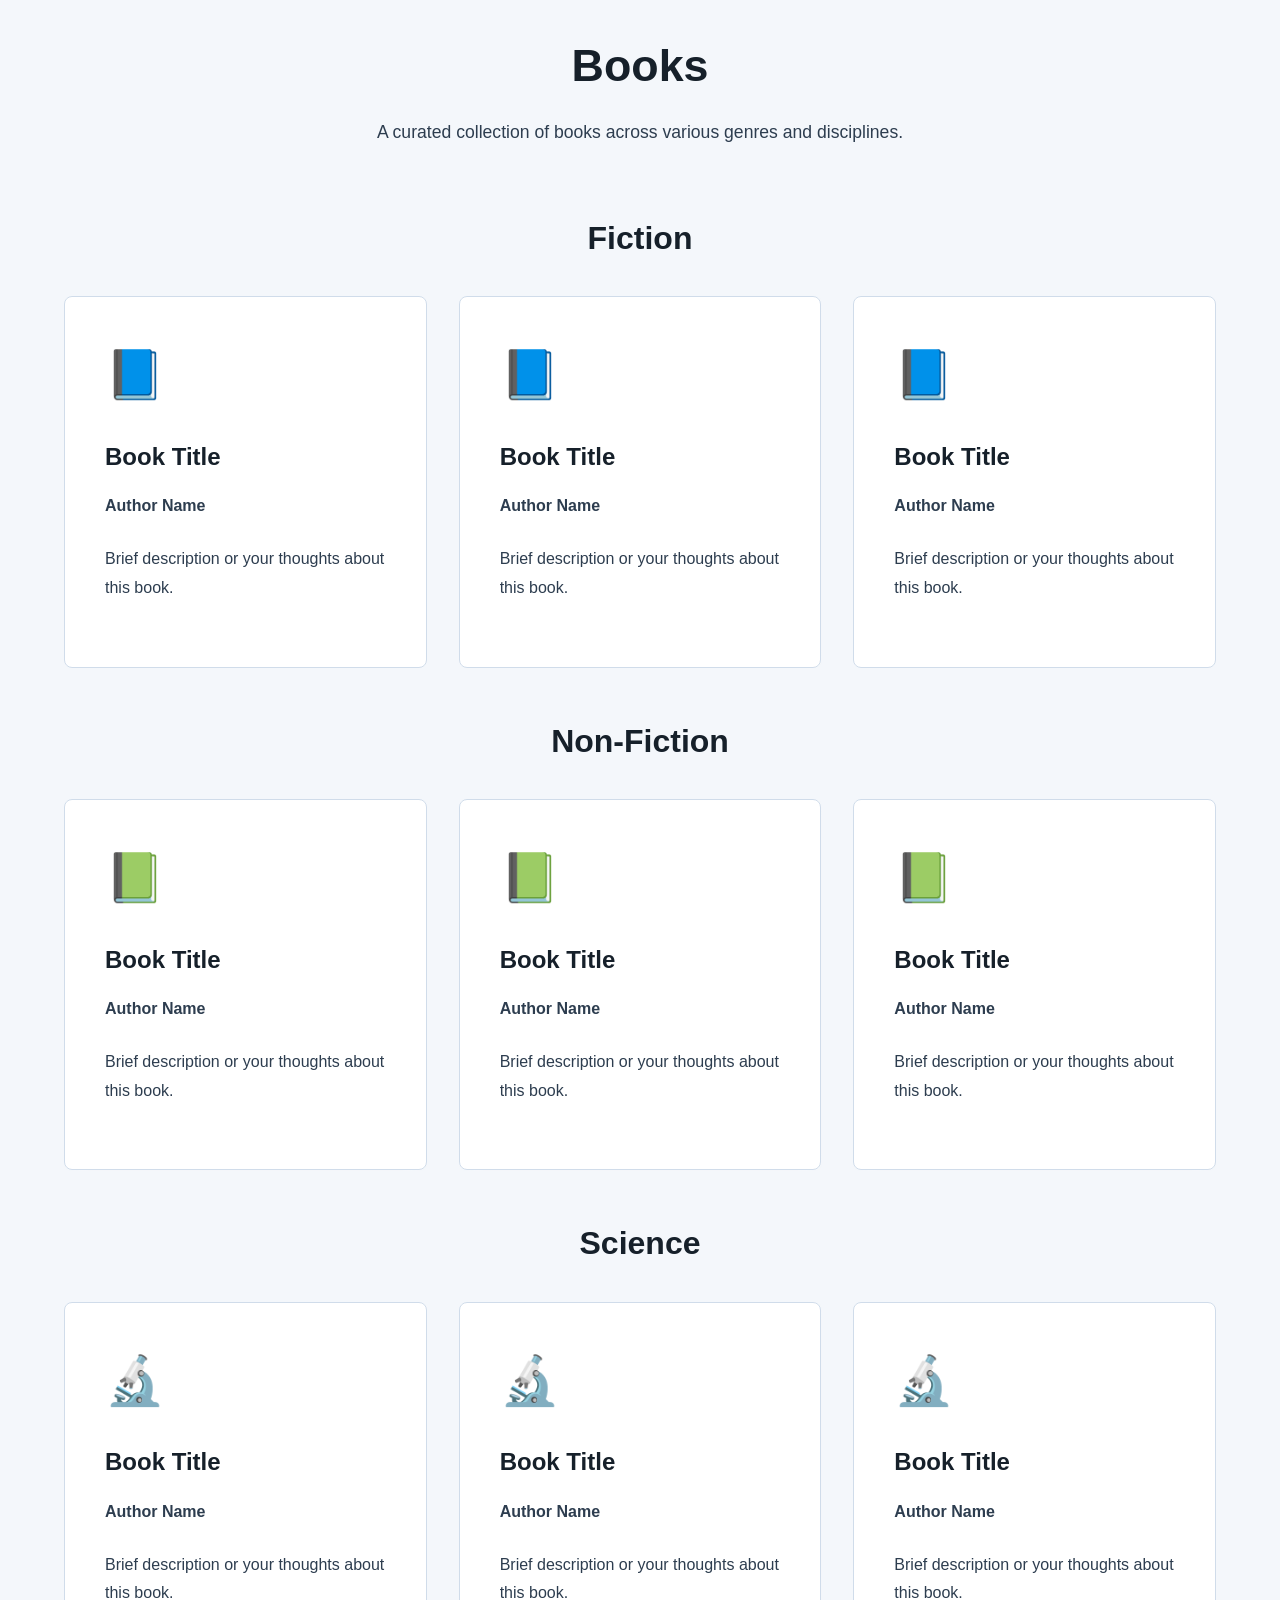
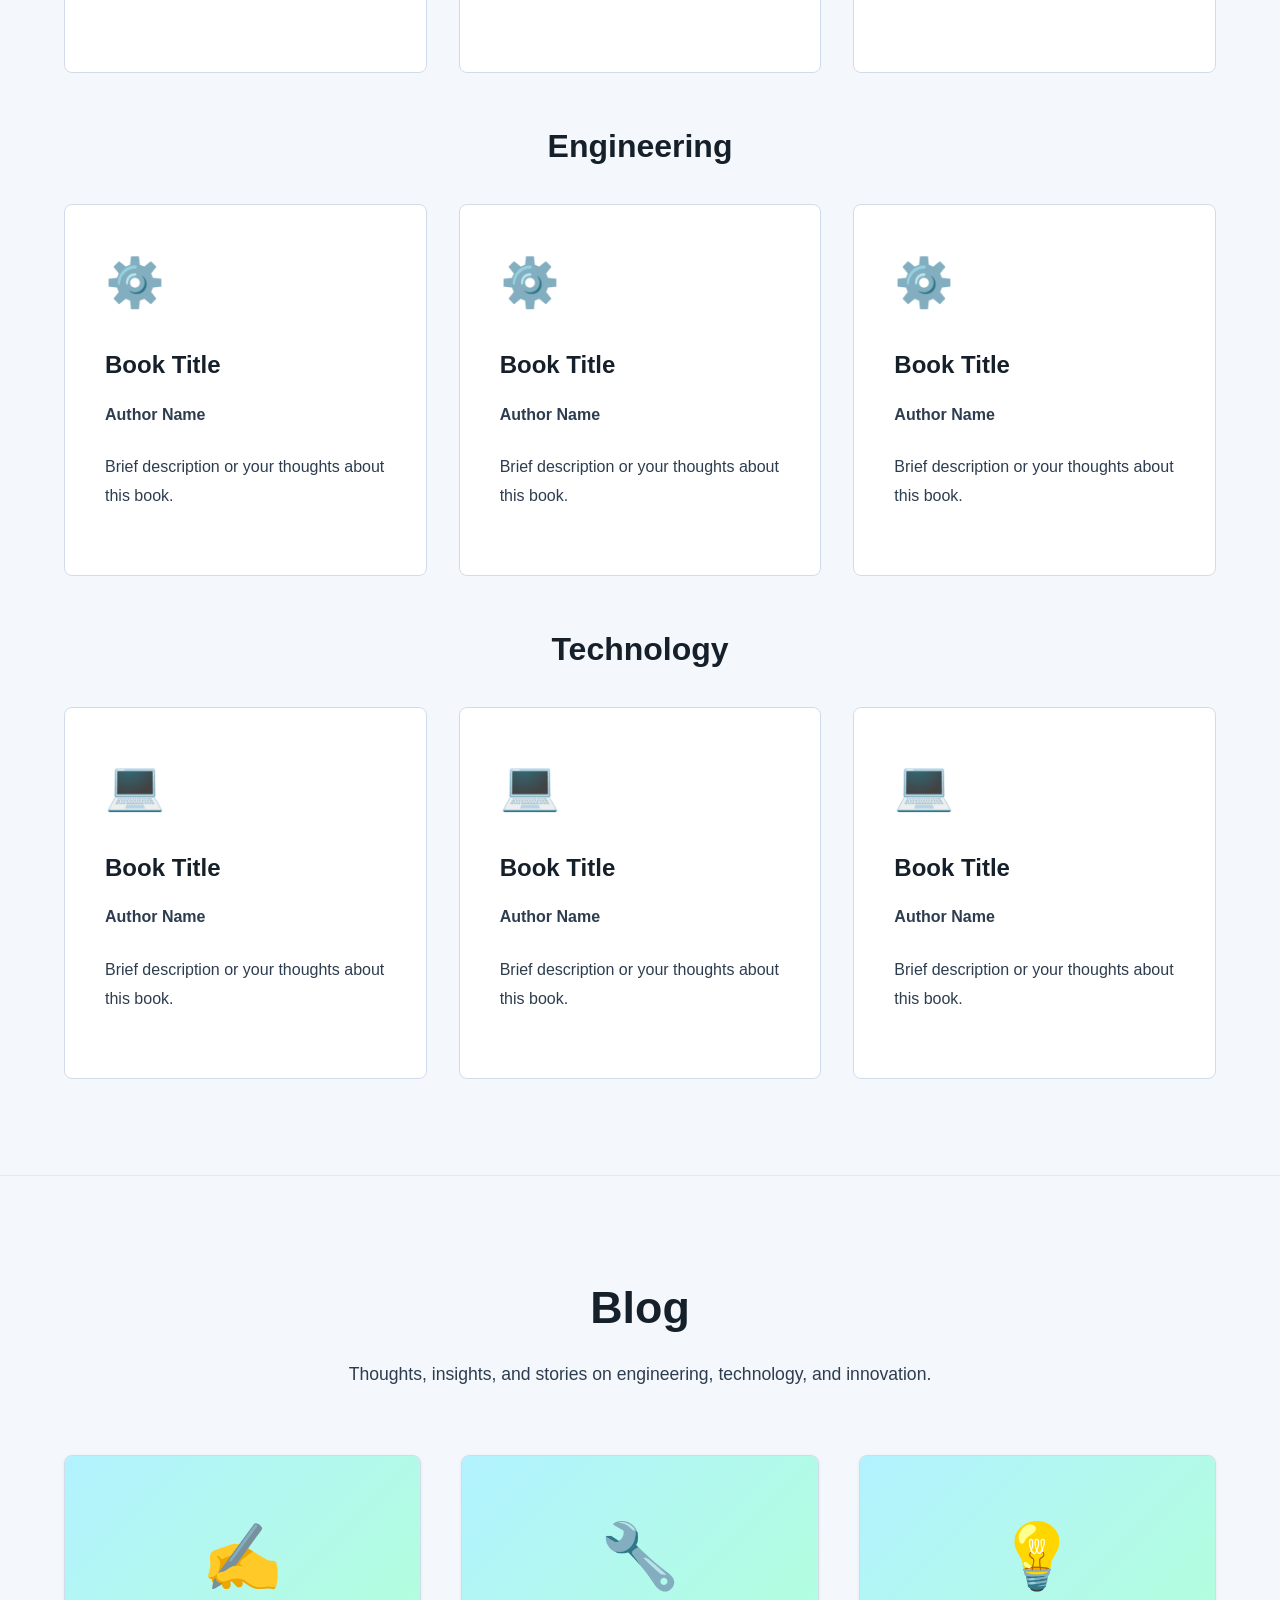
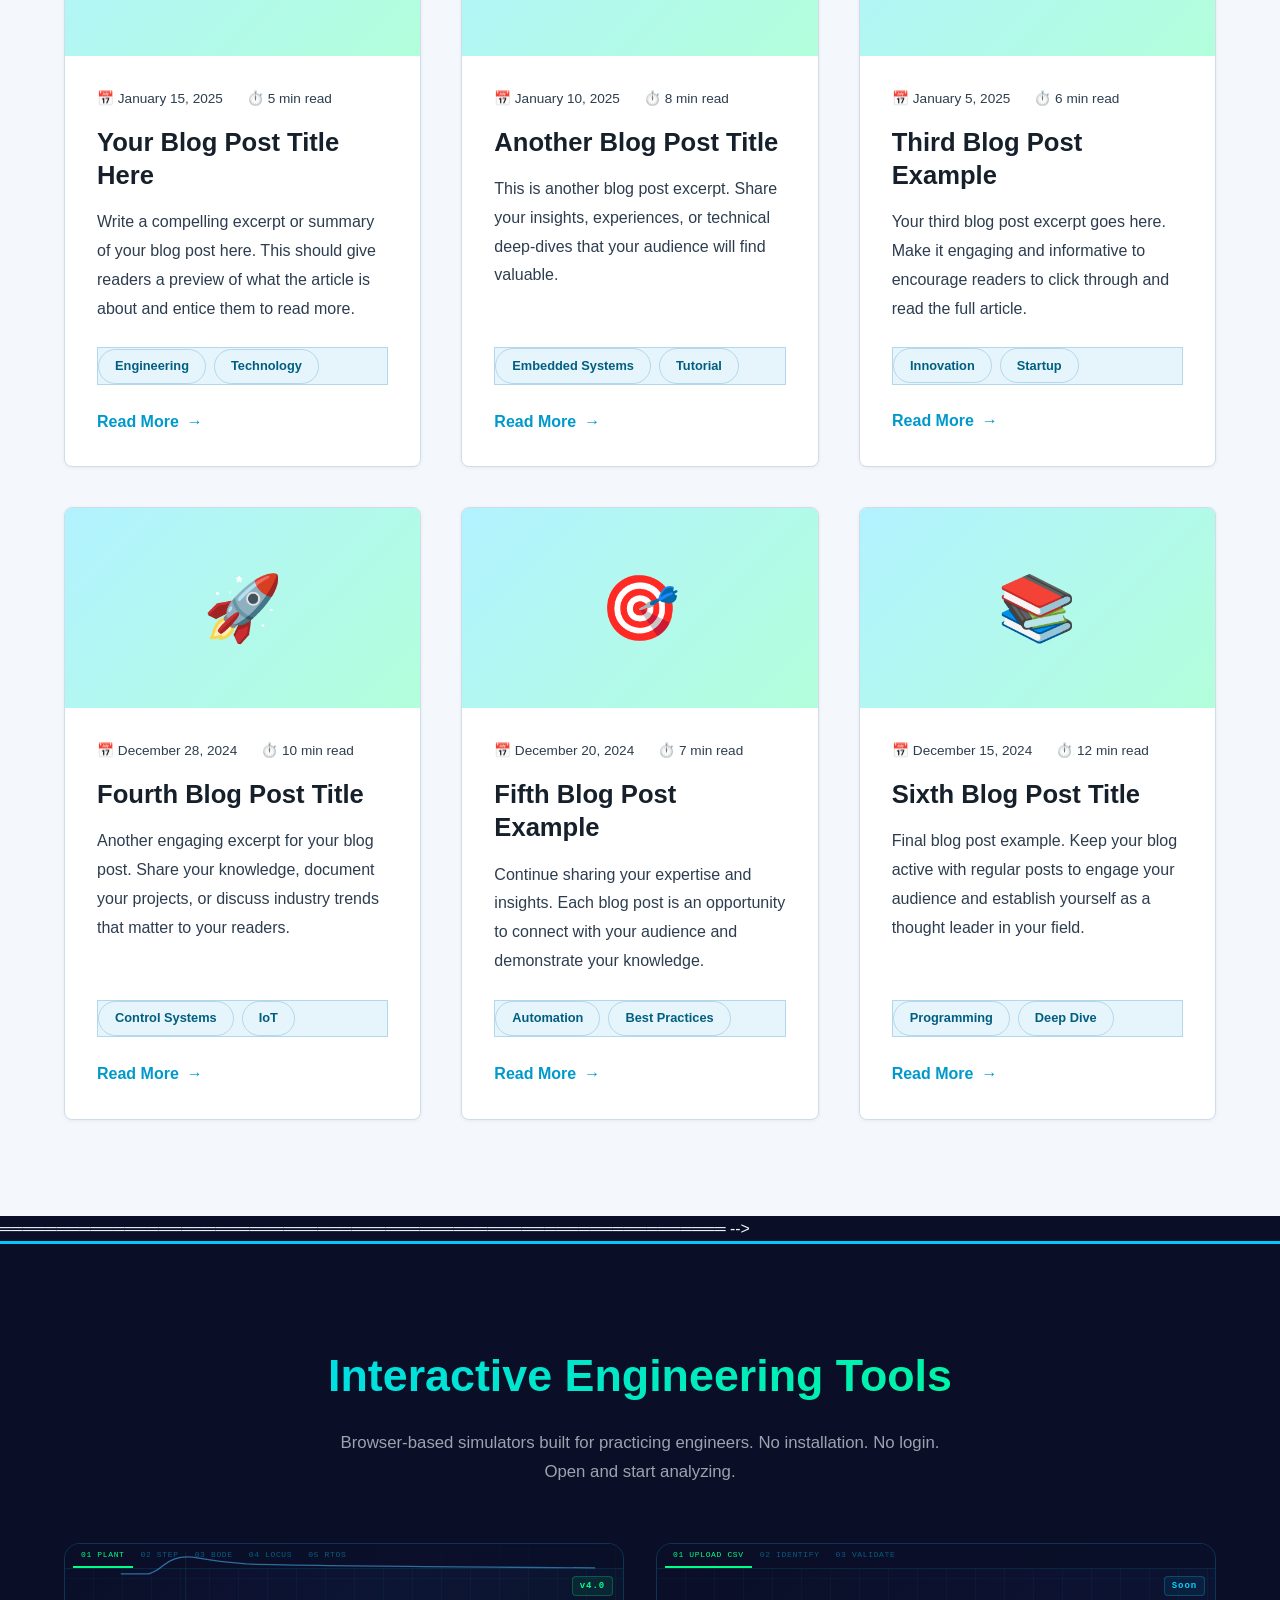
==== commit 70e400a5: "Updated hero" ====
--- a/index.html
+++ b/index.html
@@ -236,7 +236,7 @@
             <div class="hero-label"><span>Embedded Control Systems | </span>Industrial Control Systems</div>
             <h1><span class="highlight">Building</span> <span class="highlight">Intelligent Control Systems</span></h1> 
             <!-- <h1>Building Intelligent <span class="accent">Control Systems</span></h1> -->
-            <h2>Practical <span>Systems Engineering</span> For Real Products</h2>
+            <h2><span class="highlight">Practical </span><span class="highlight">Systems Engineering</span><span class="highlight"></span> For Real Products</h2>
             <p> Interactive engineering tools, technical resources, and hands-on learning for embedded systems, control engineering, and industrial automation.</p>
             <div class="hero-buttons">
                 <a href="#projects" class="btn-primary">View Projects →</a>
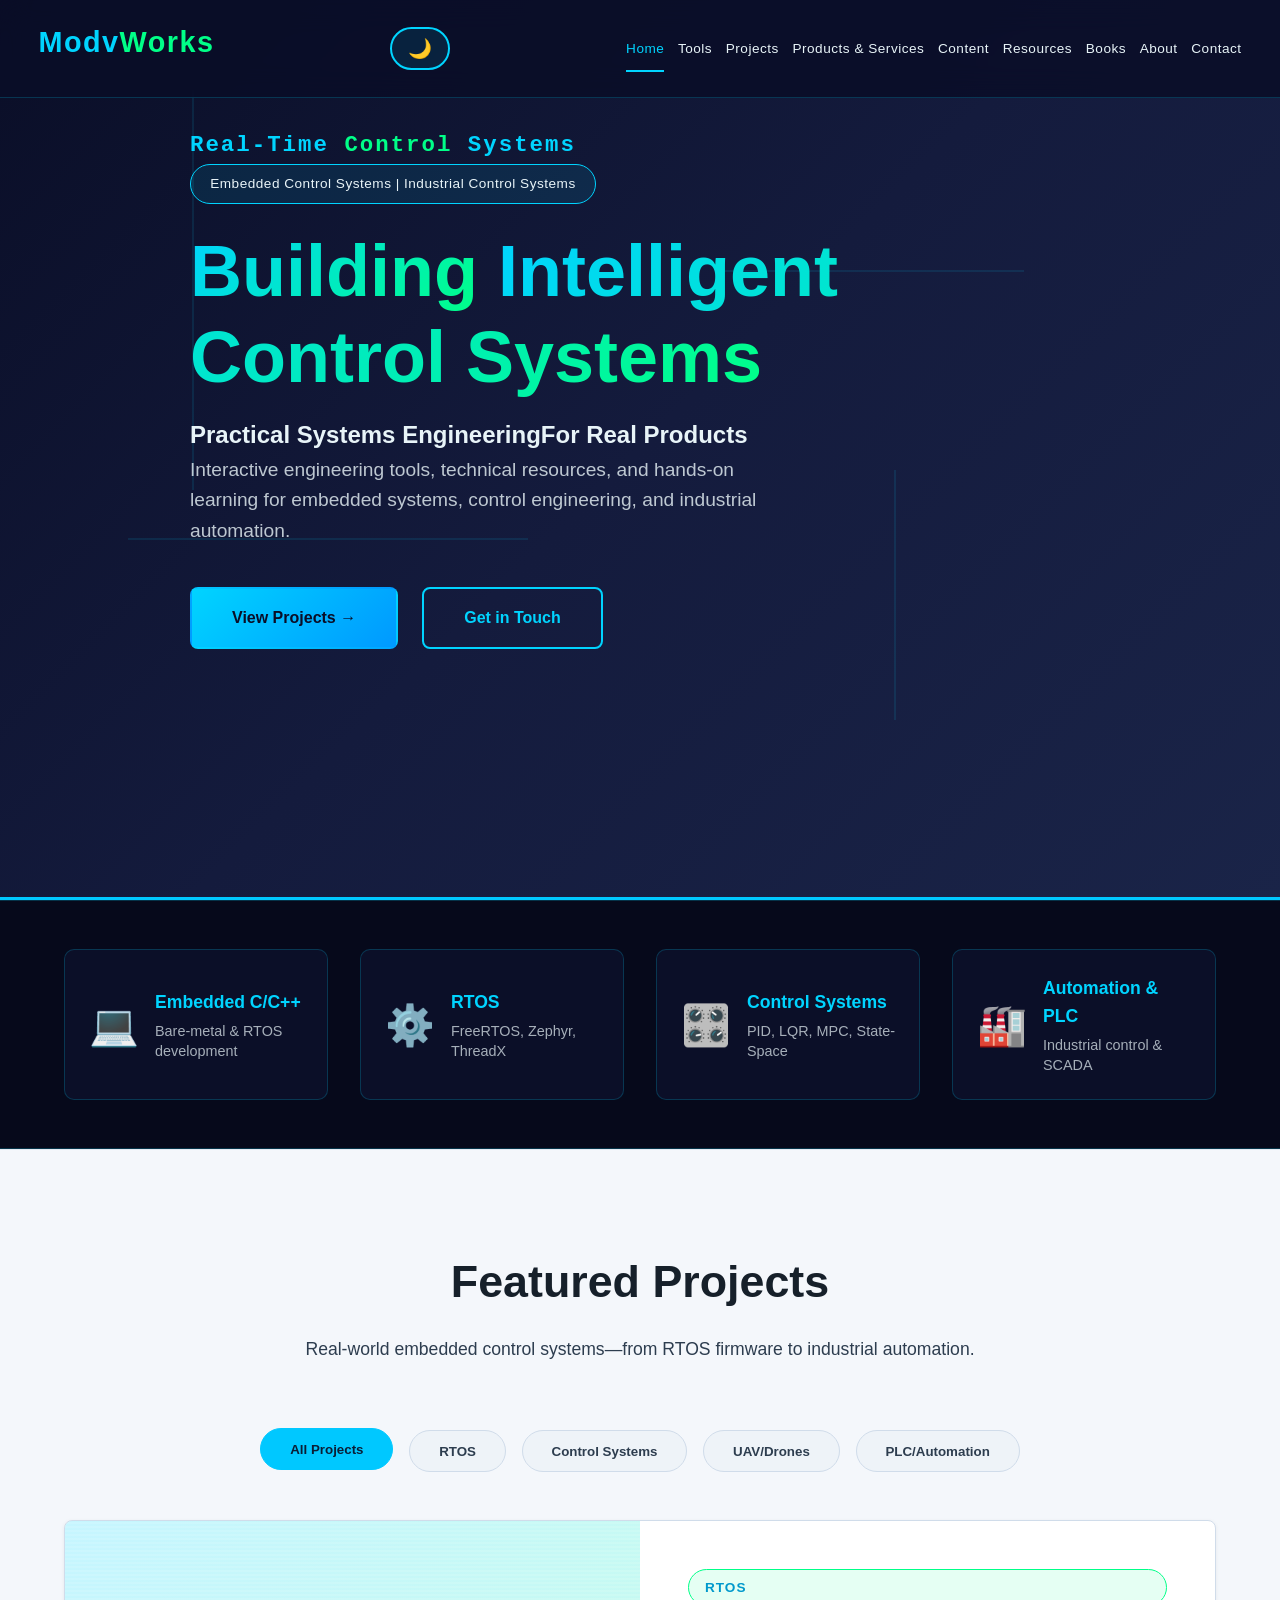
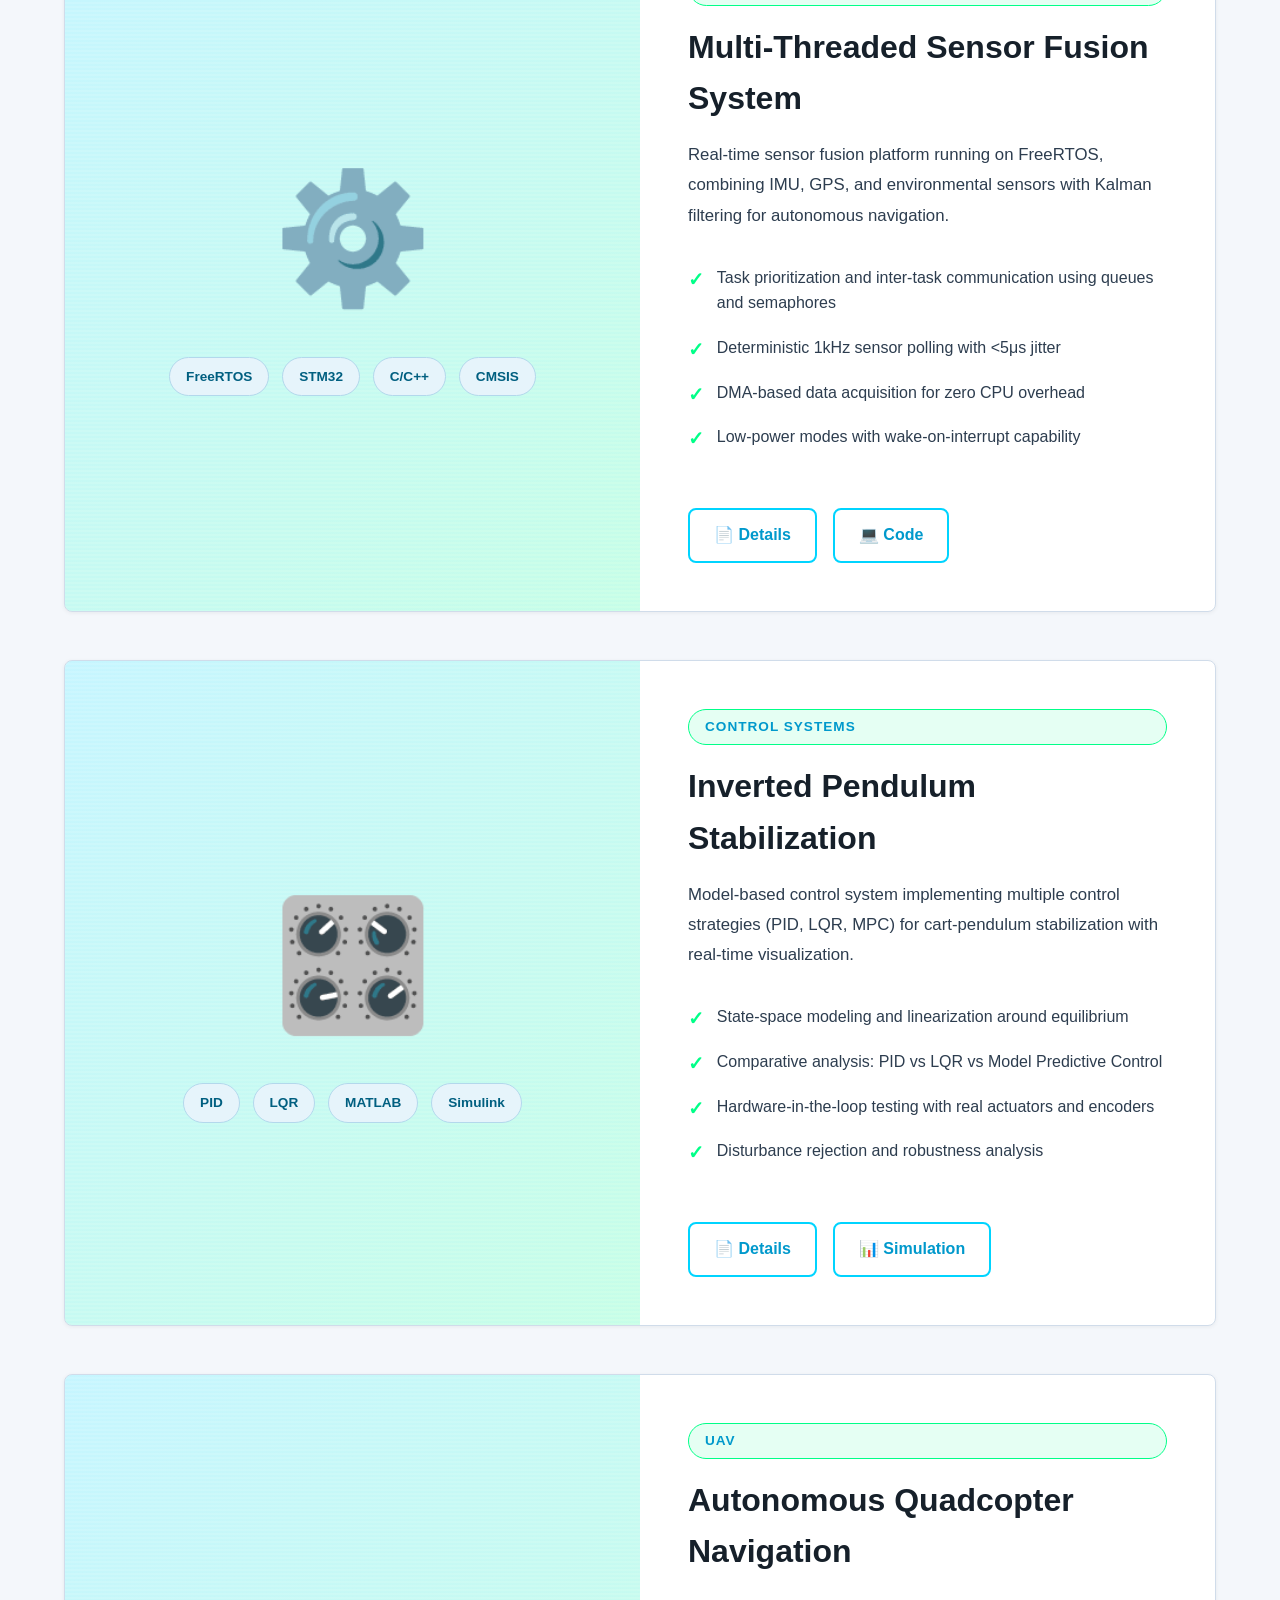
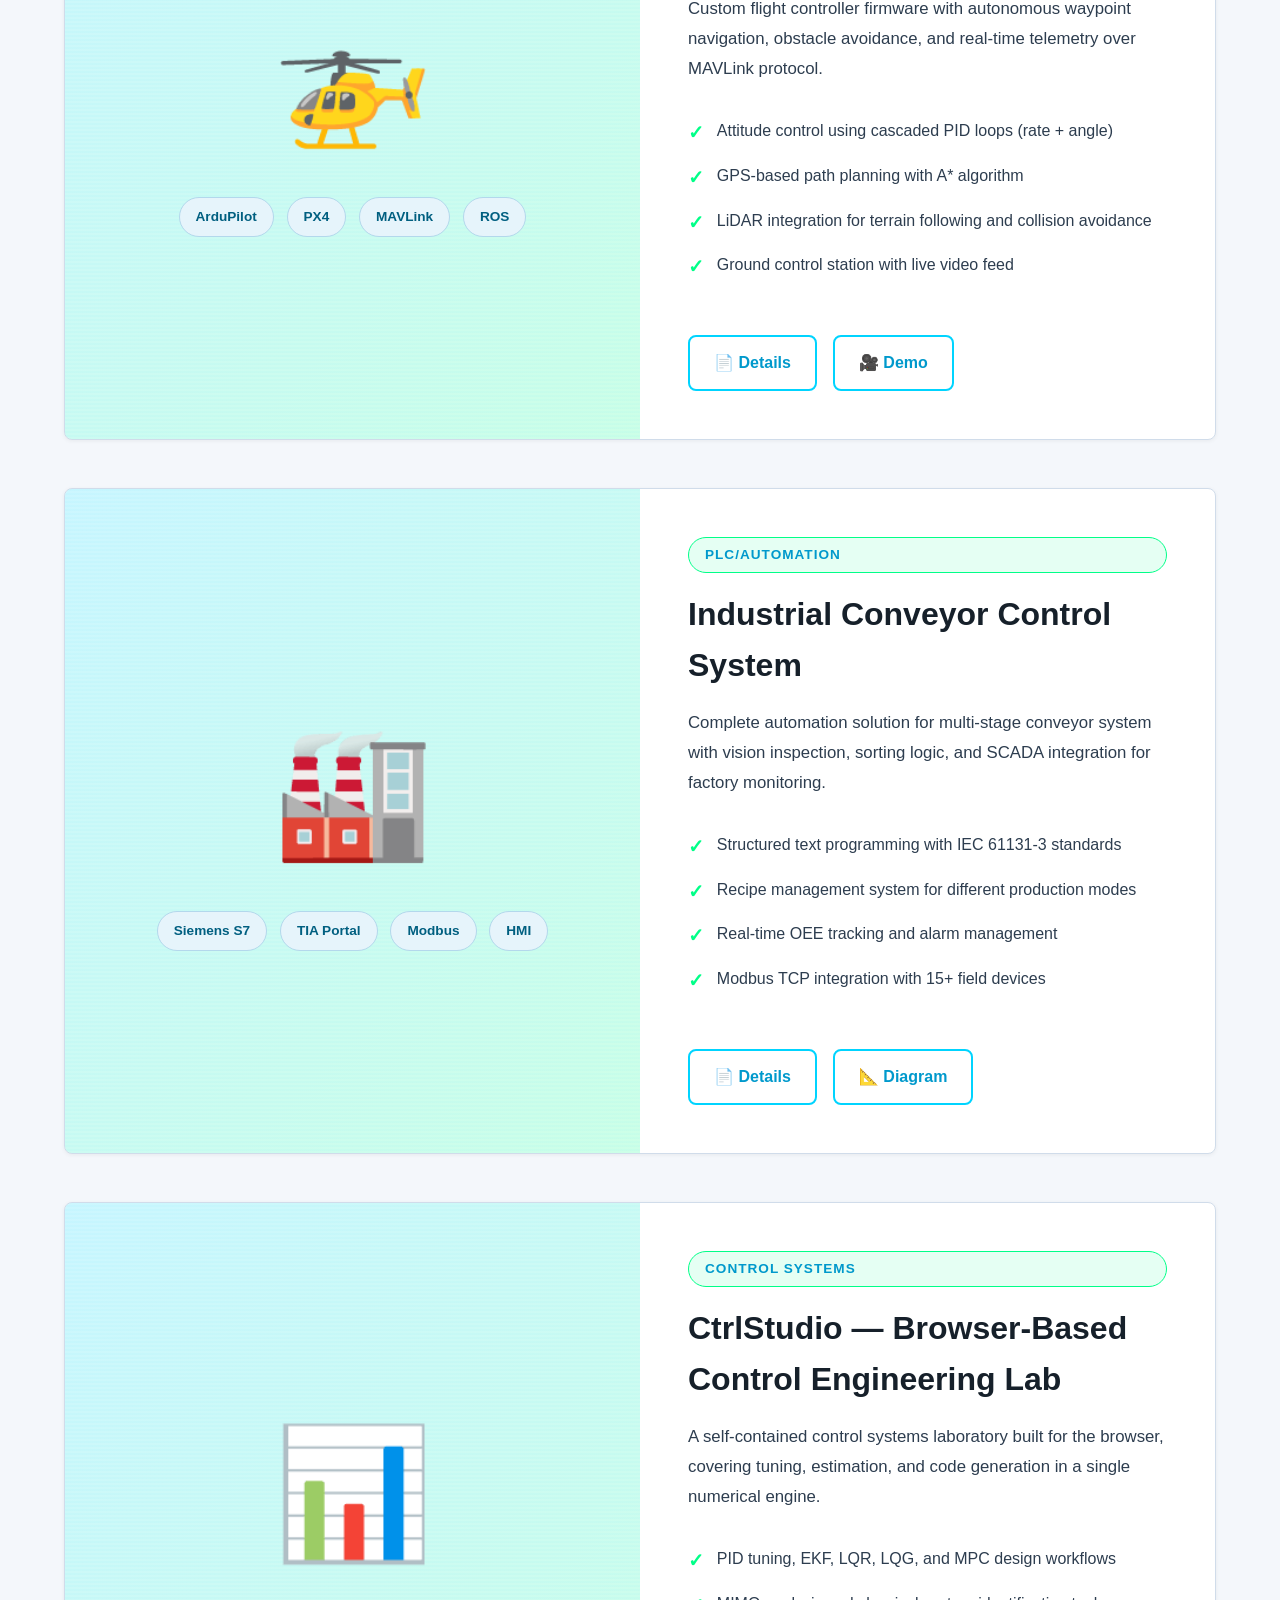
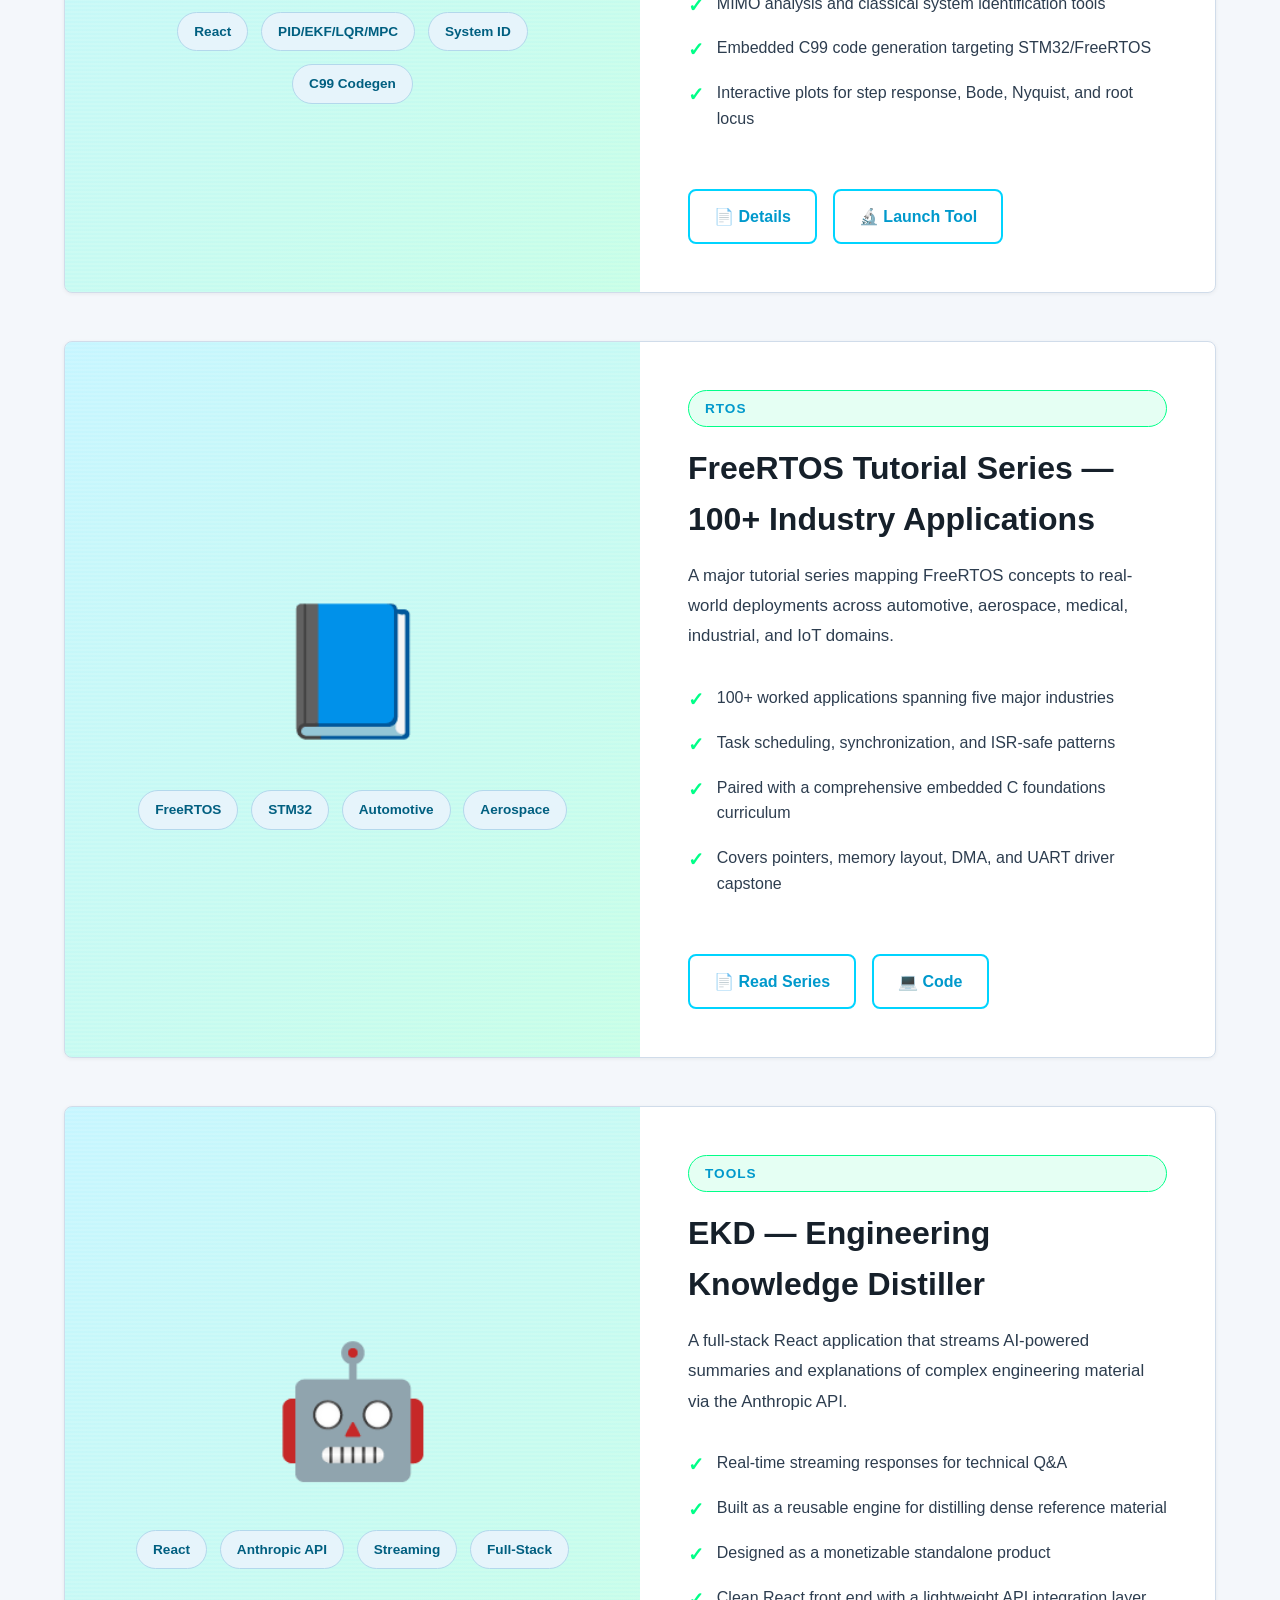
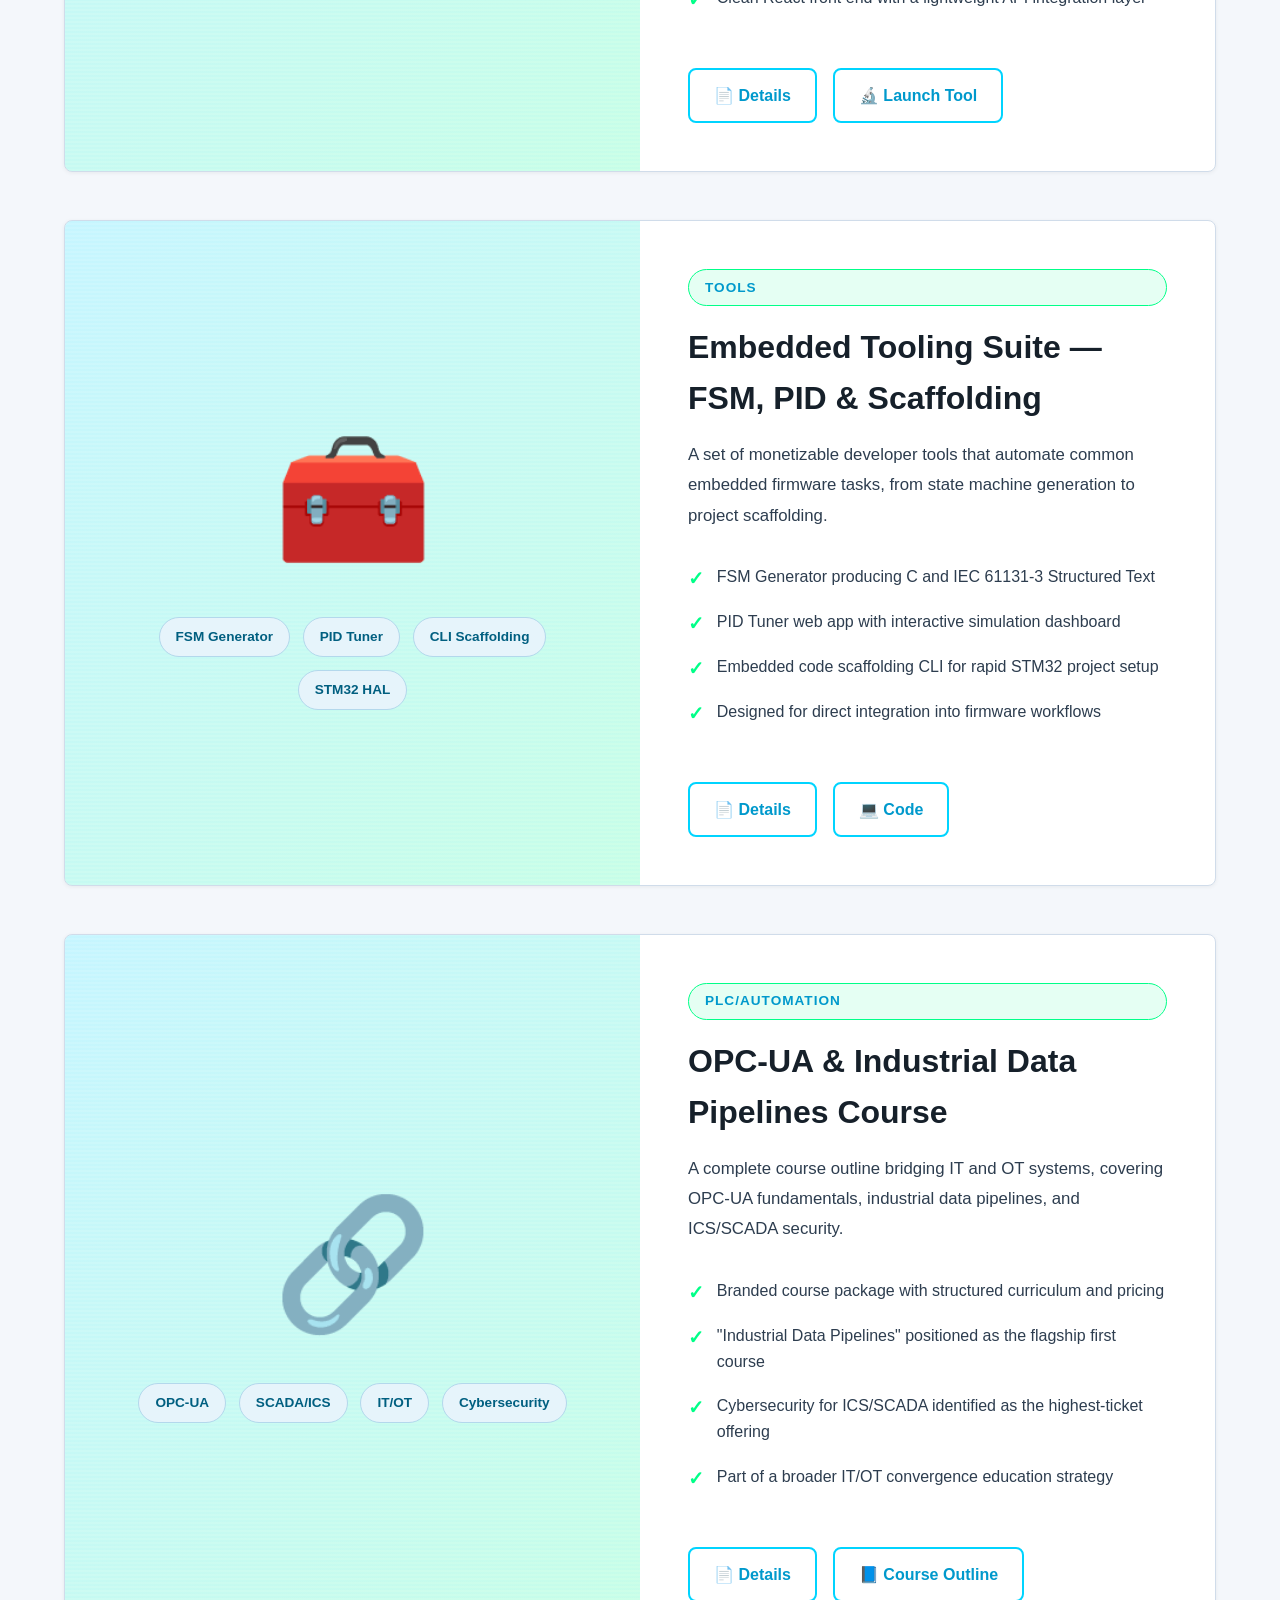
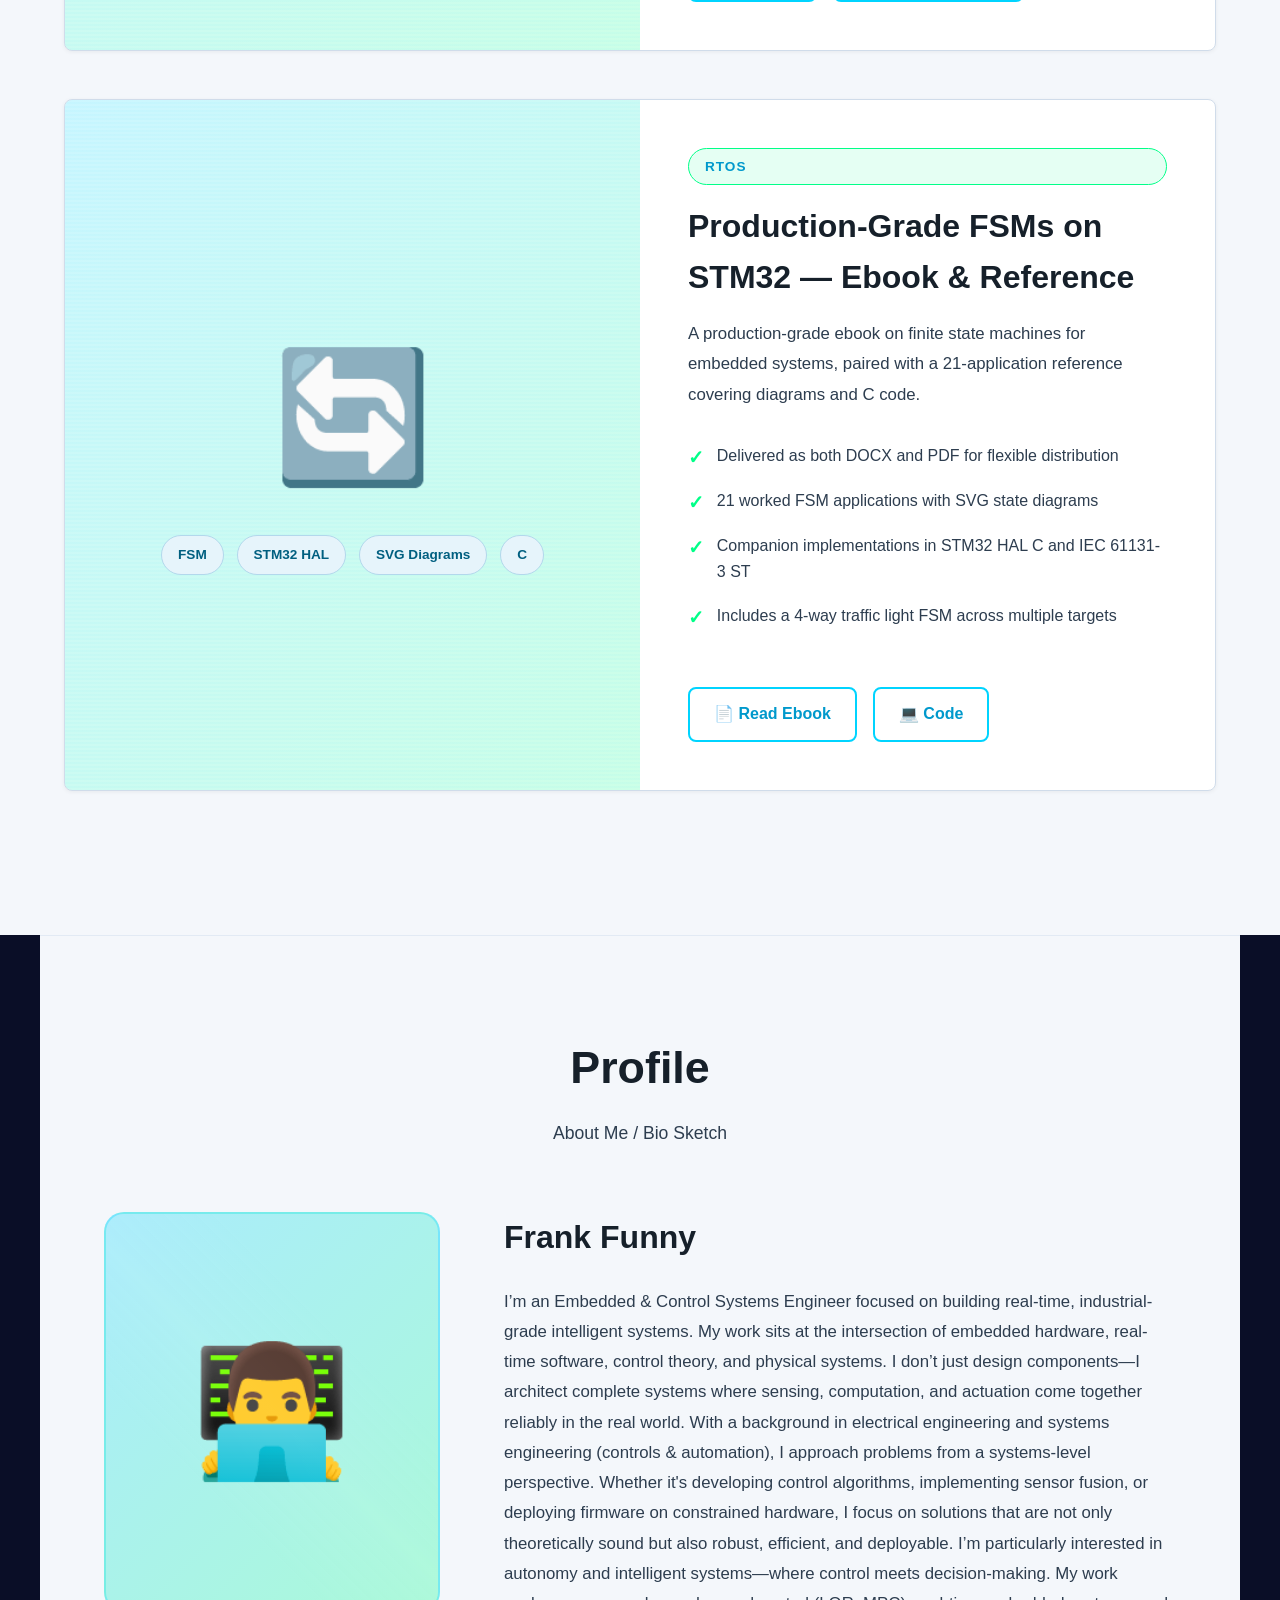
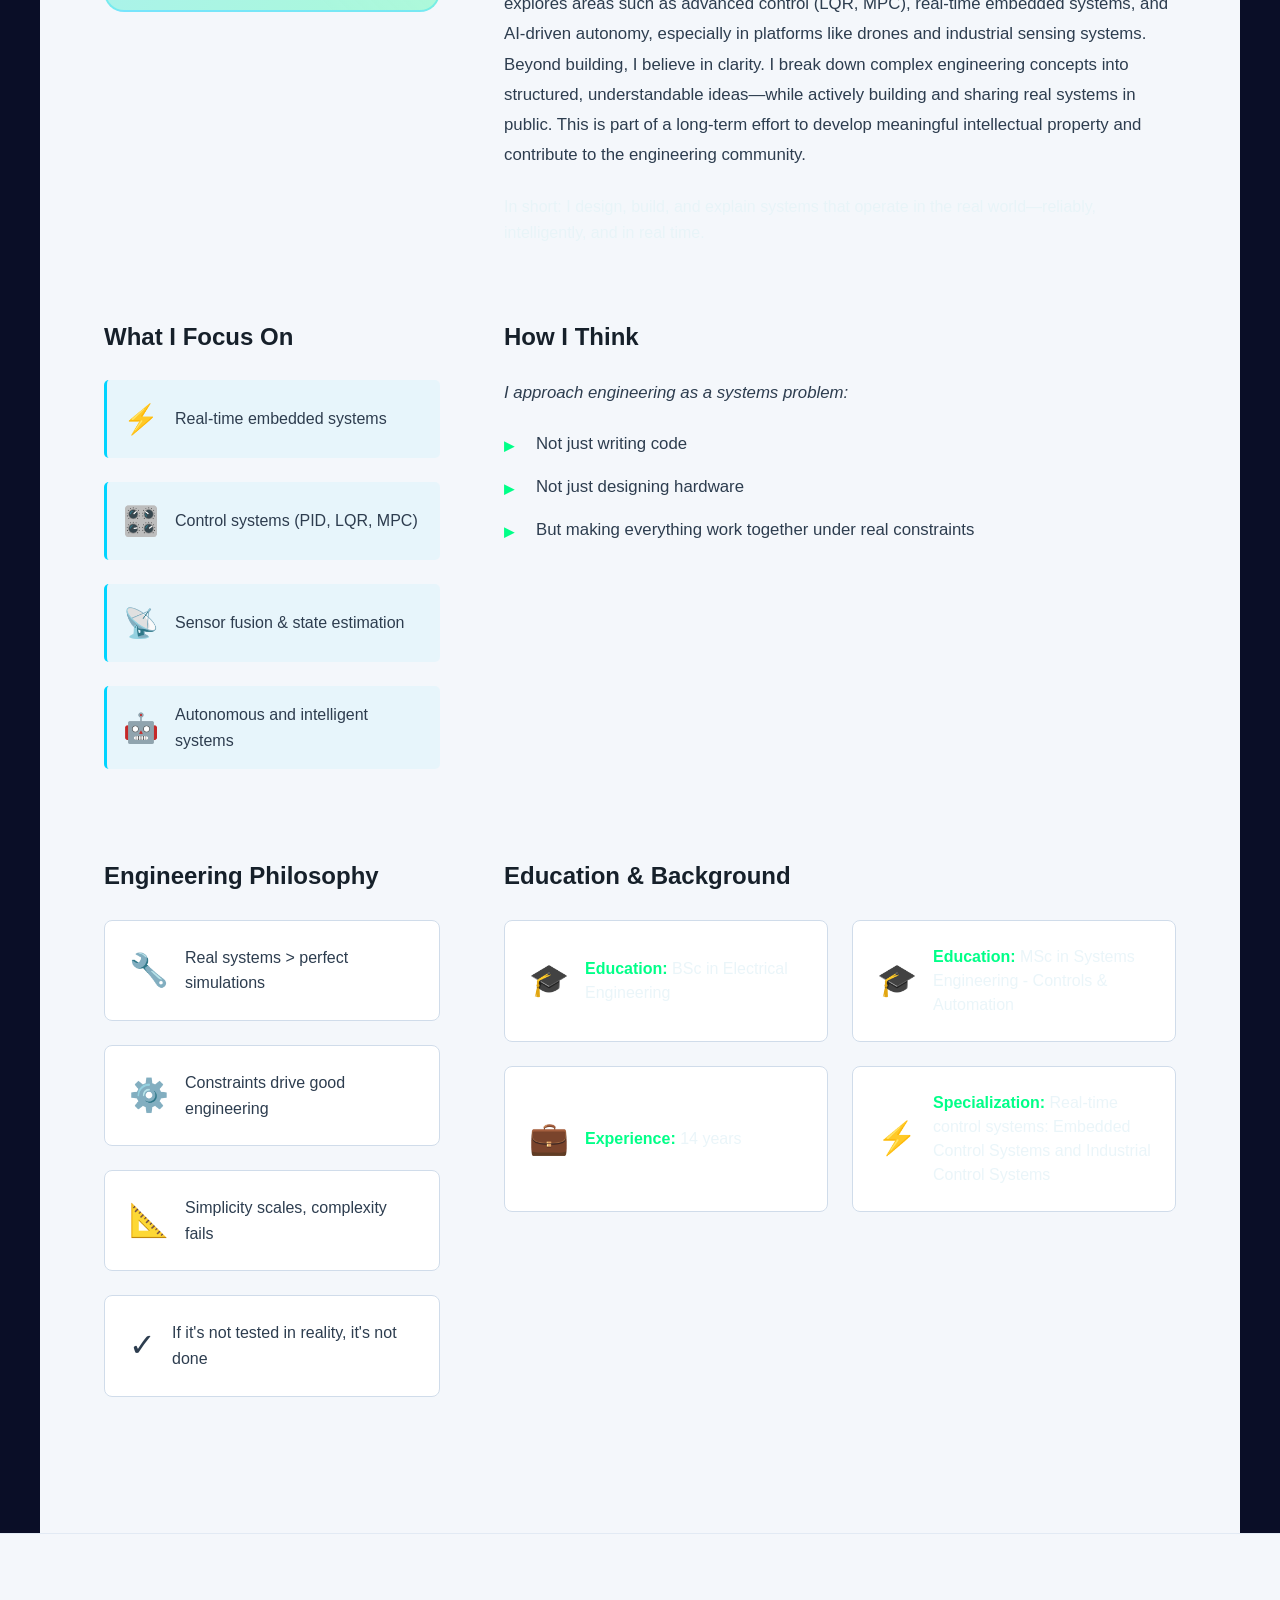
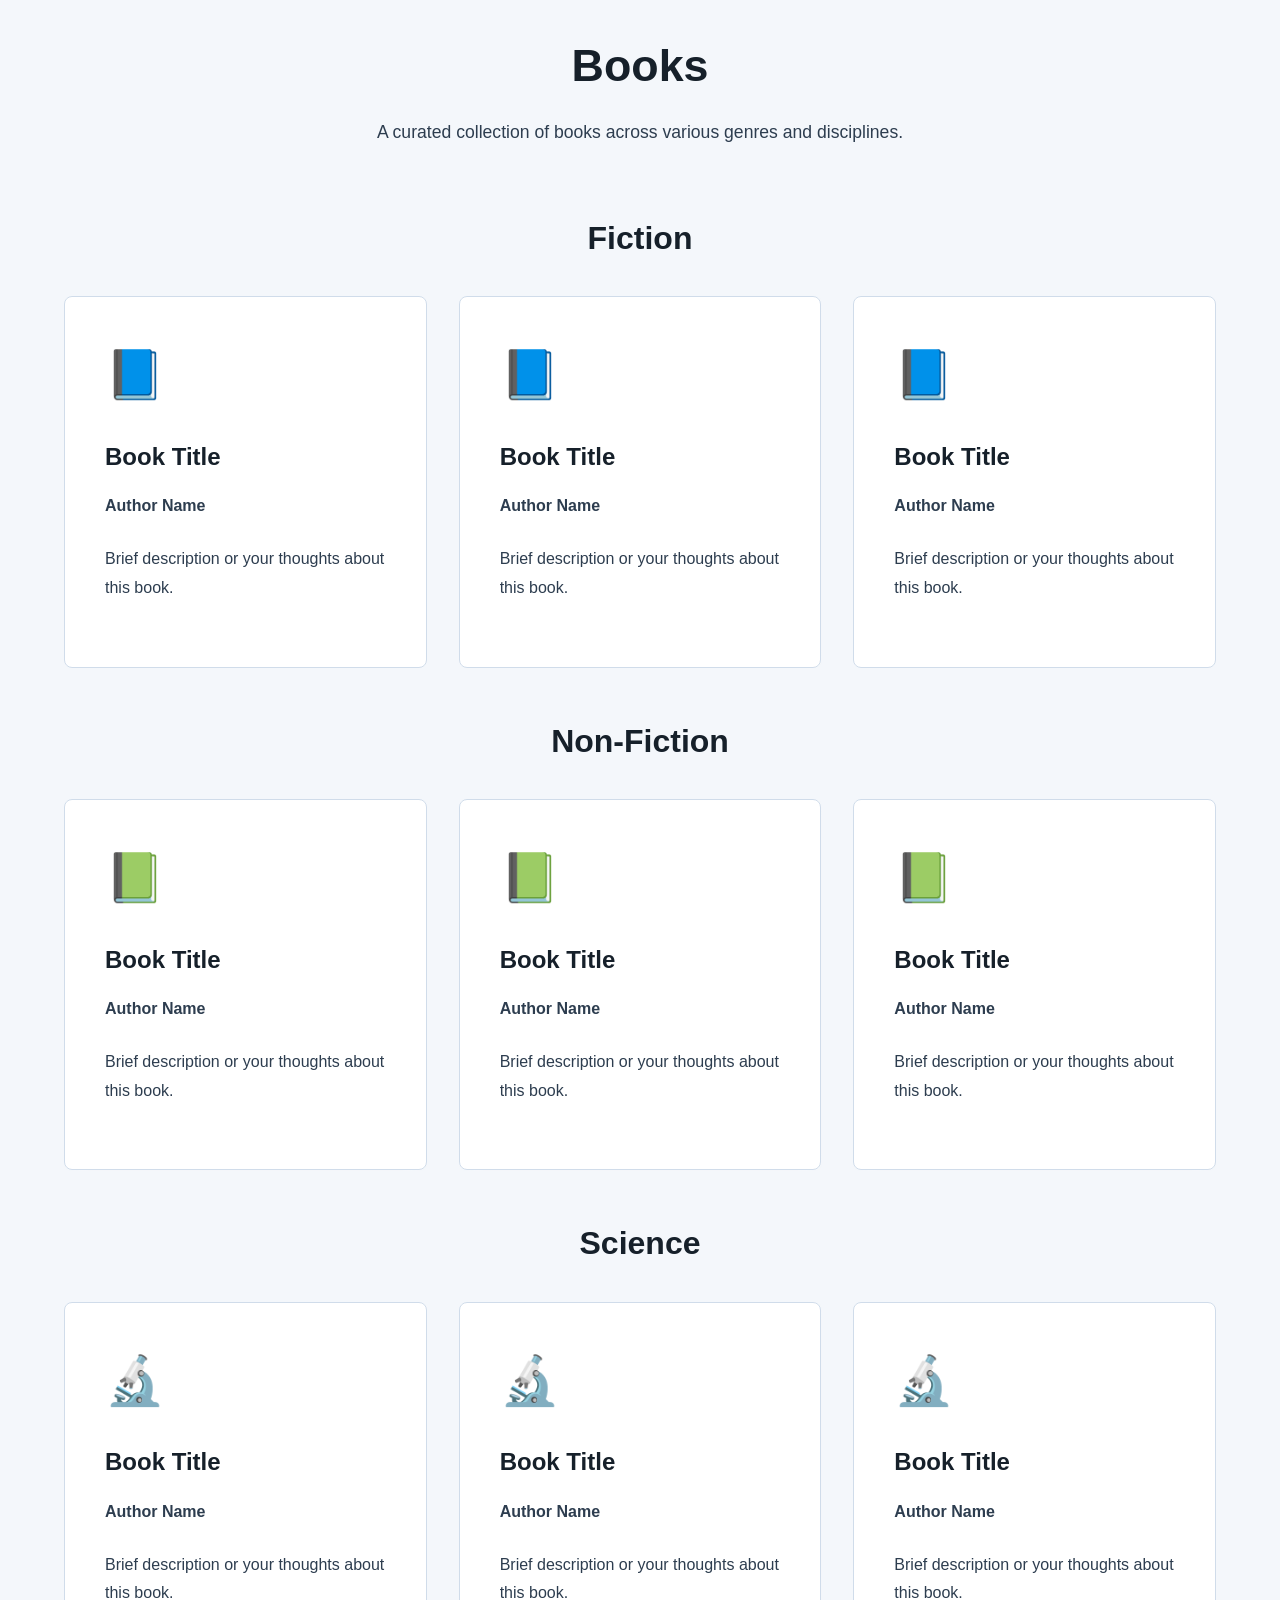
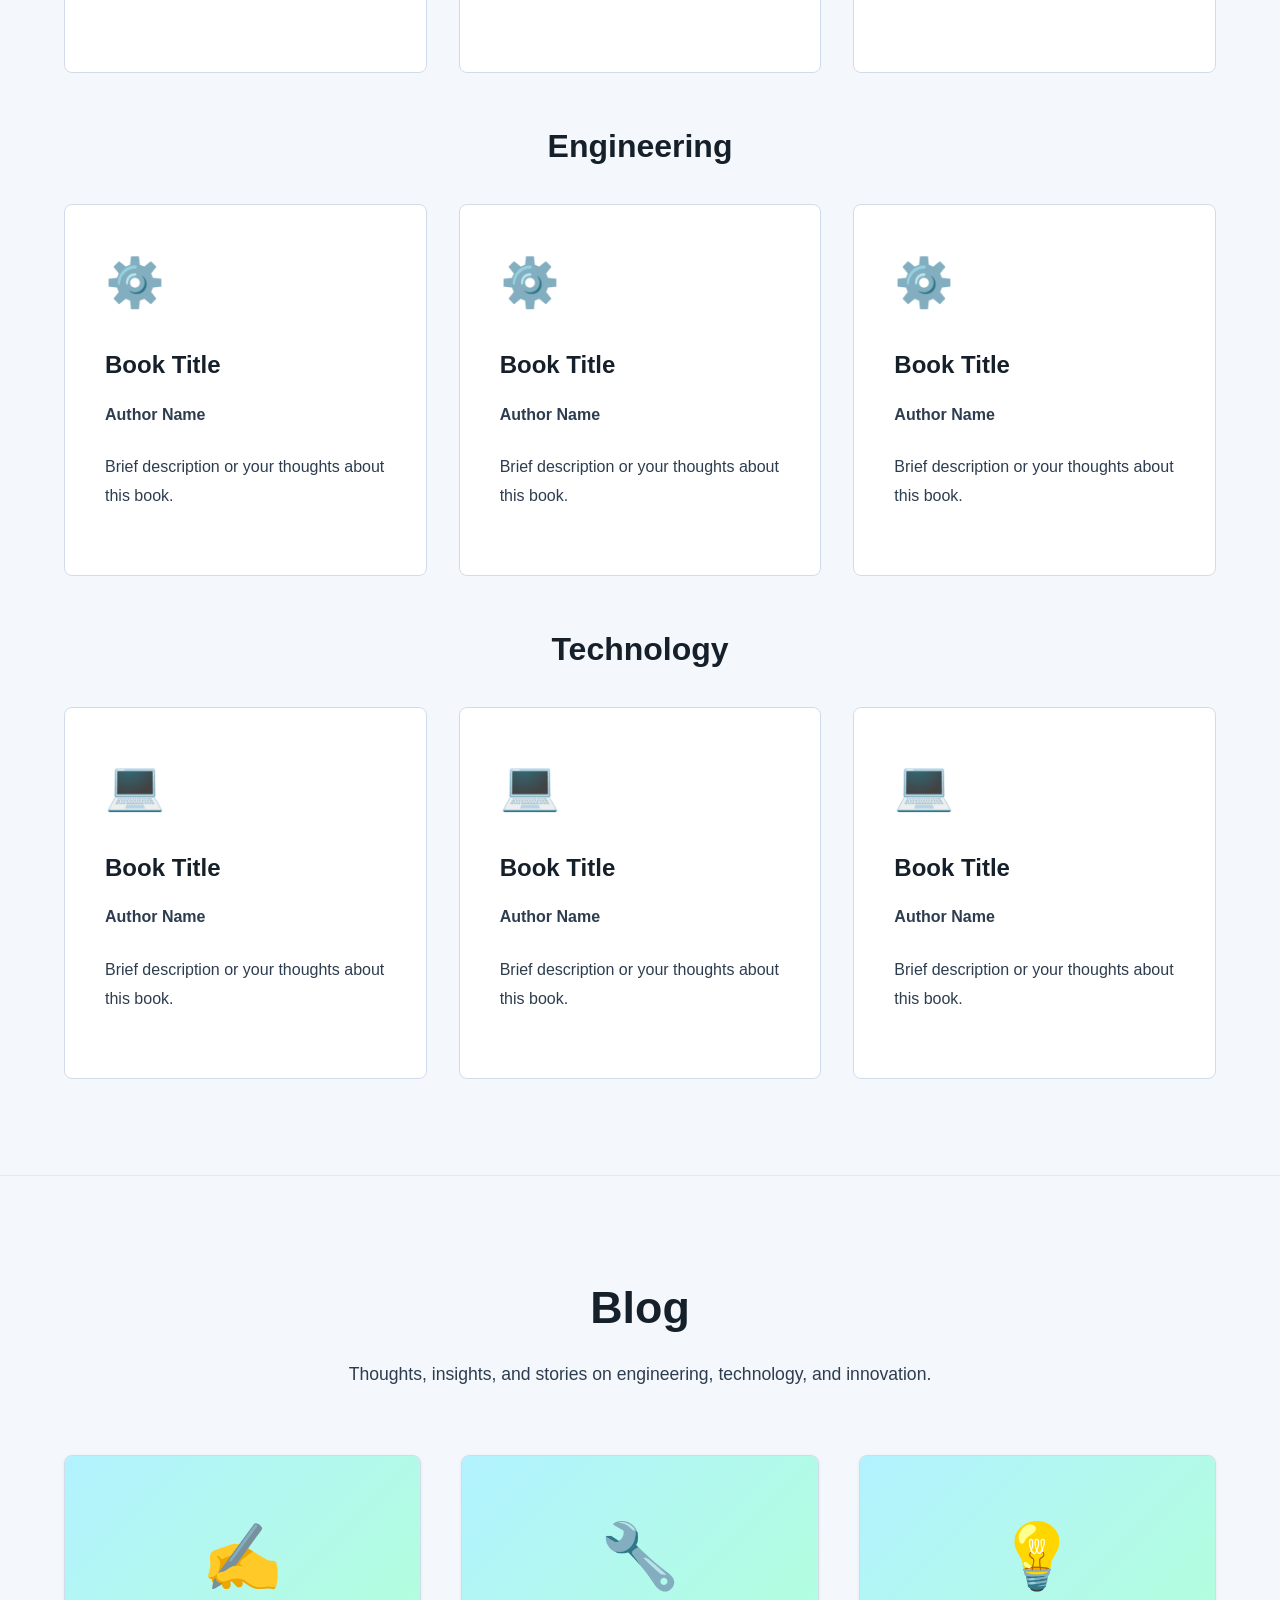
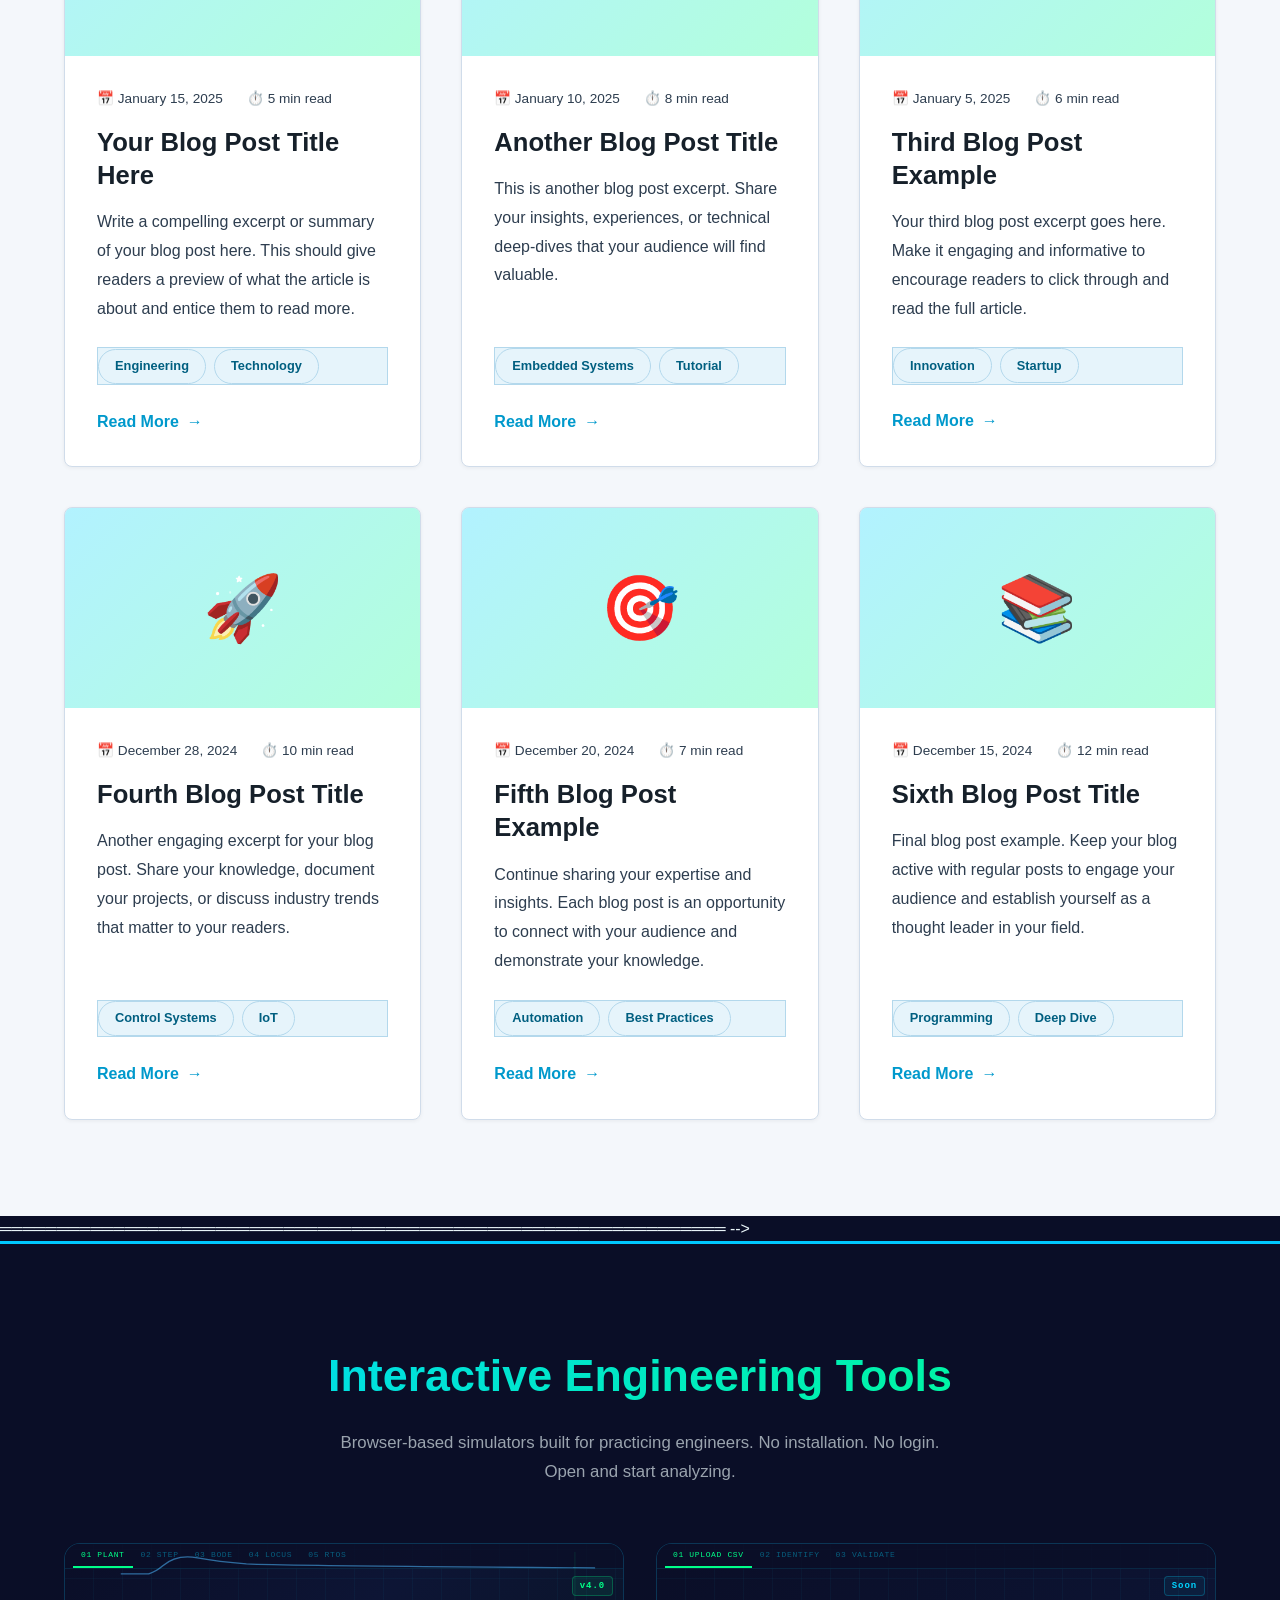
==== commit 030592a4: "Updated hero" ====
--- a/index.html
+++ b/index.html
@@ -236,7 +236,7 @@
             <div class="hero-label"><span>Embedded Control Systems | </span>Industrial Control Systems</div>
             <h1><span class="highlight">Building</span> <span class="highlight">Intelligent Control Systems</span></h1> 
             <!-- <h1>Building Intelligent <span class="accent">Control Systems</span></h1> -->
-            <h2><span class="highlight">Practical </span><span class="highlight">Systems Engineering</span><span class="highlight"></span> For Real Products</h2>
+            <h2><span class="highlight">Practical </span><span class="highlight">Systems Engineering</span><span class="highlight">For Real Products</span> </h2>
             <p> Interactive engineering tools, technical resources, and hands-on learning for embedded systems, control engineering, and industrial automation.</p>
             <div class="hero-buttons">
                 <a href="#projects" class="btn-primary">View Projects →</a>
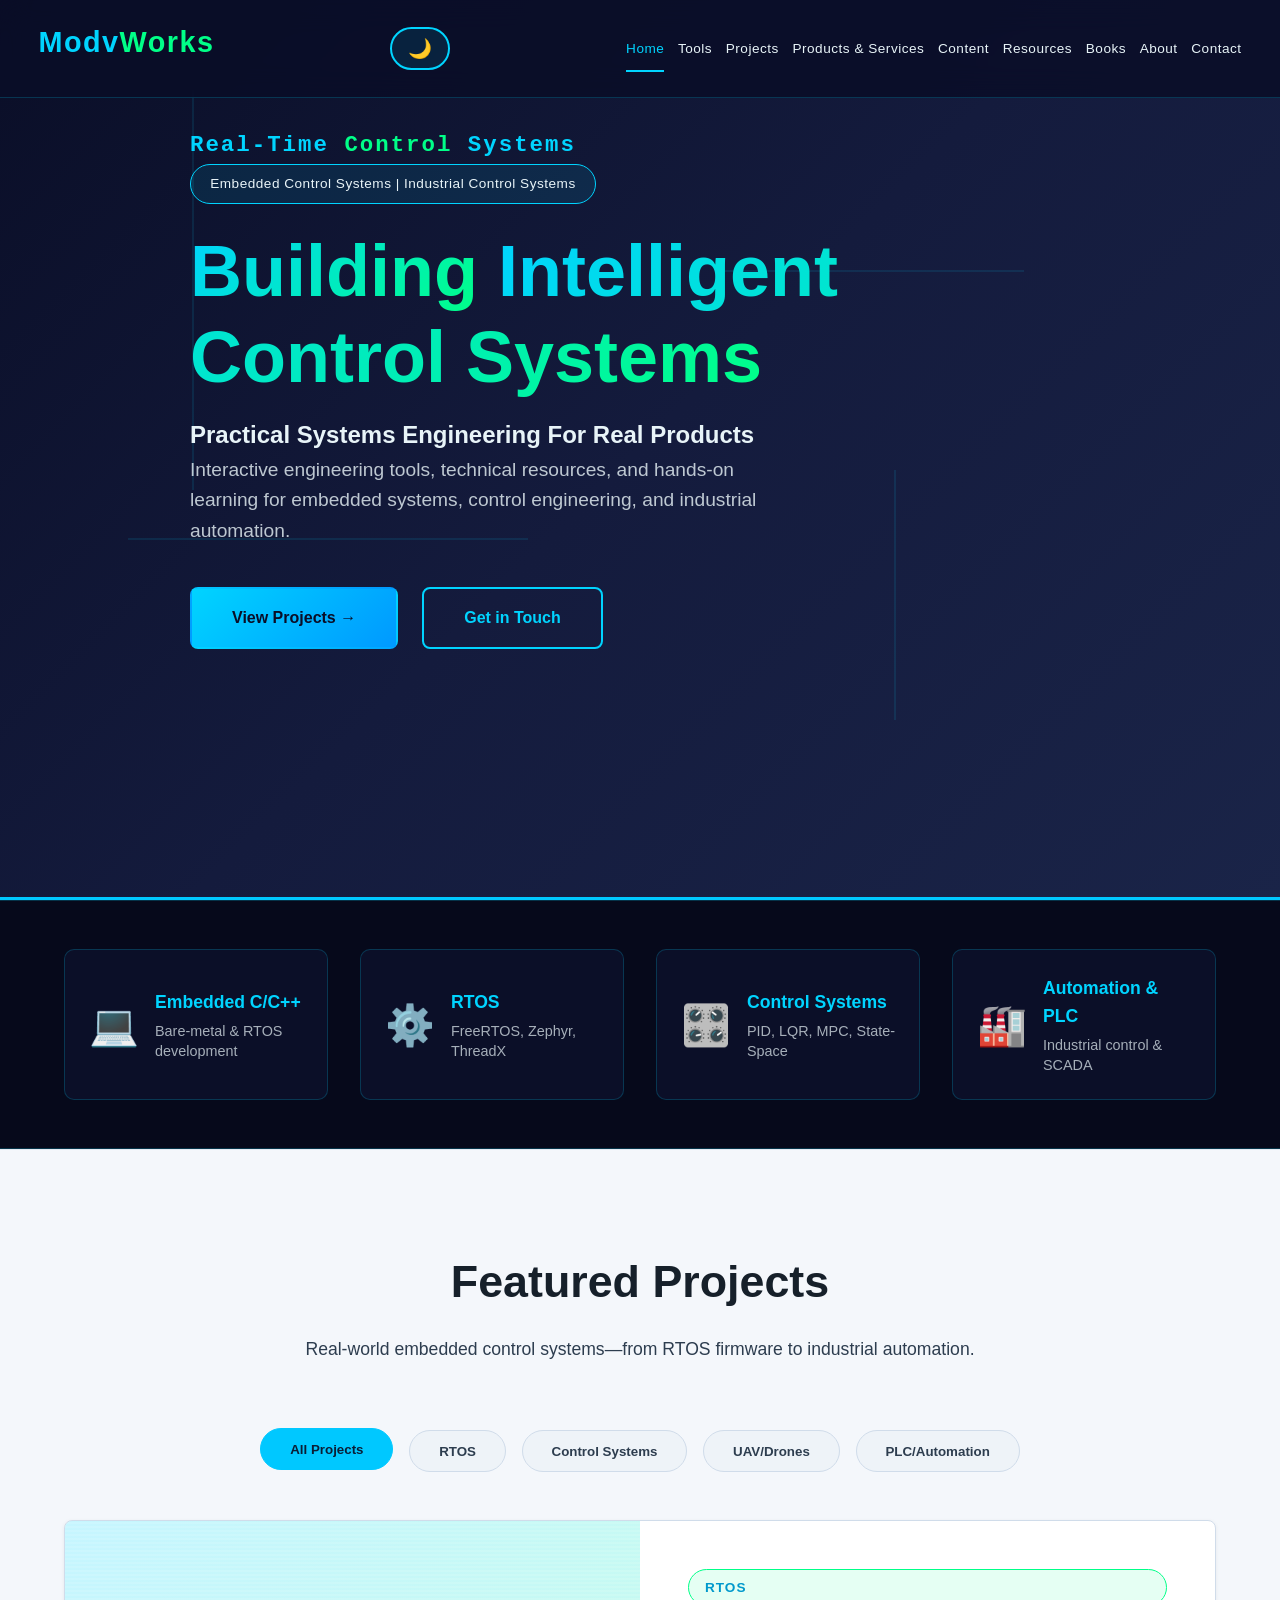
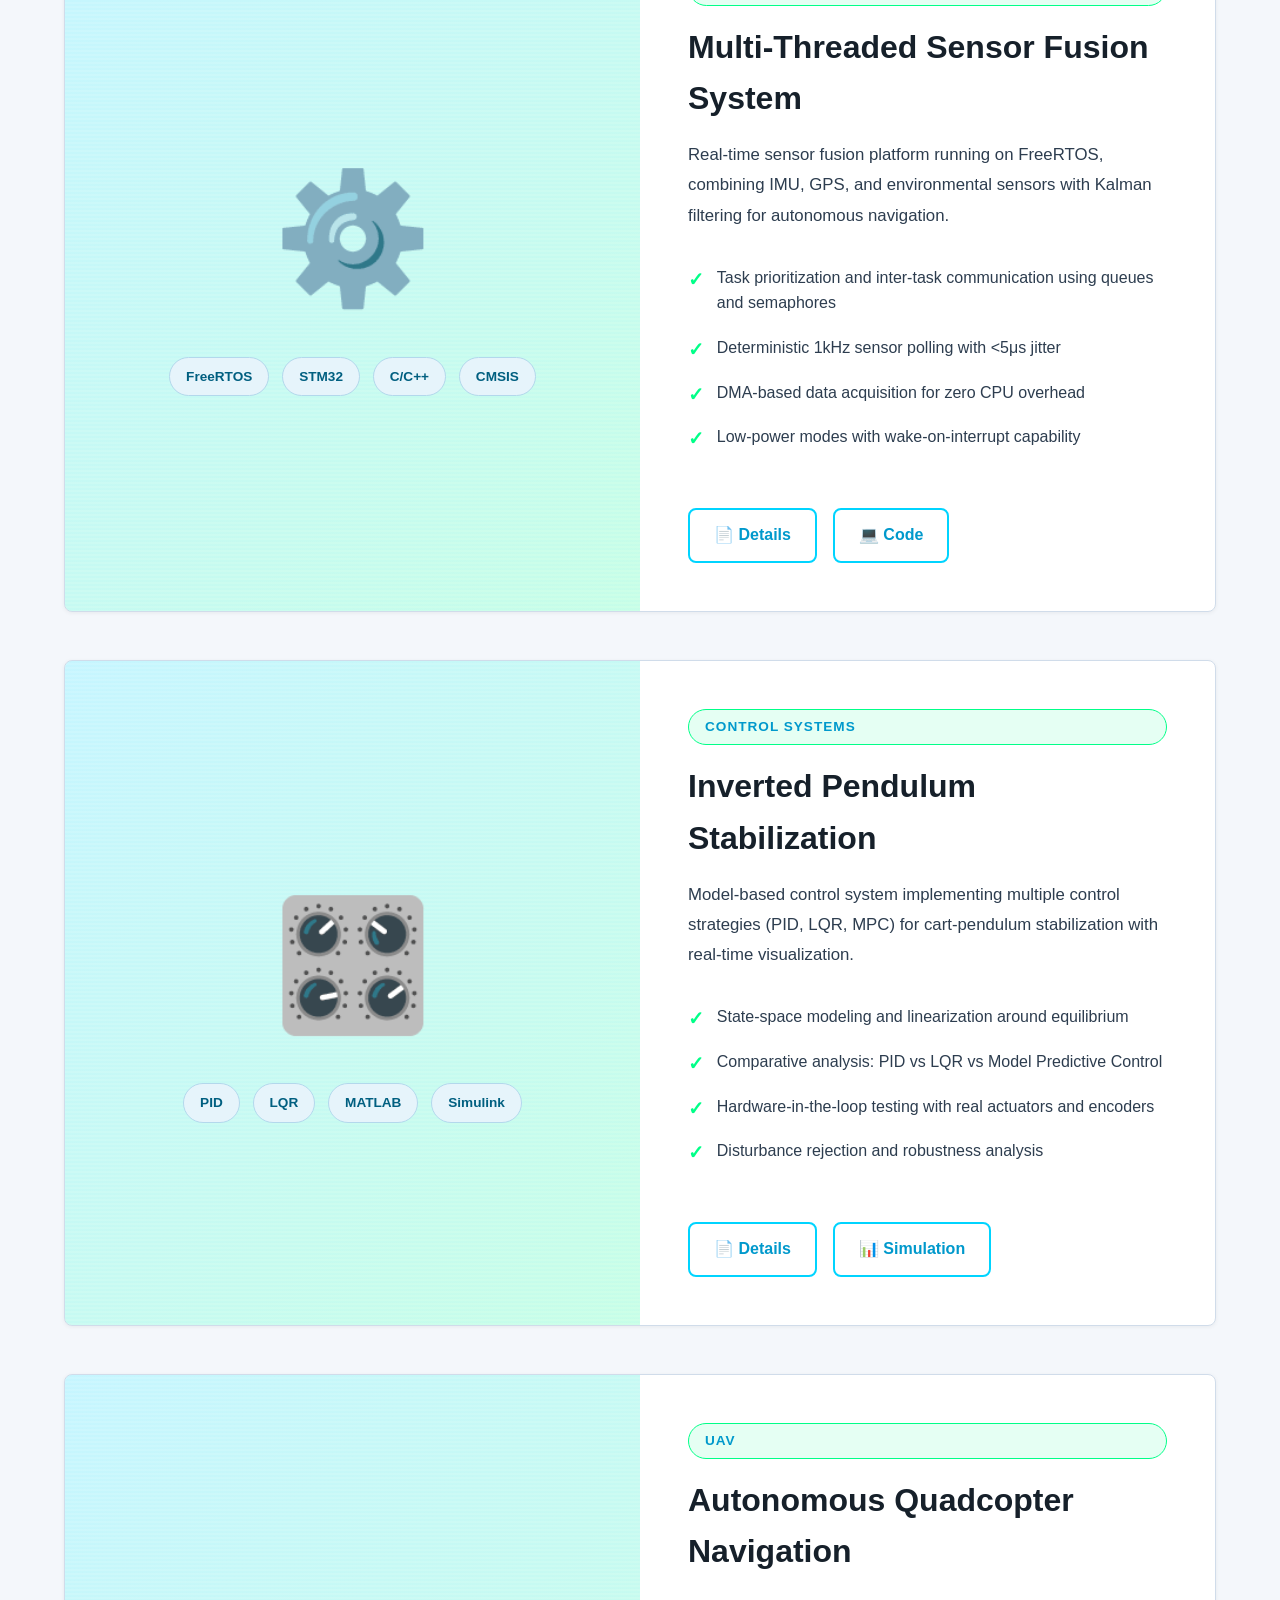
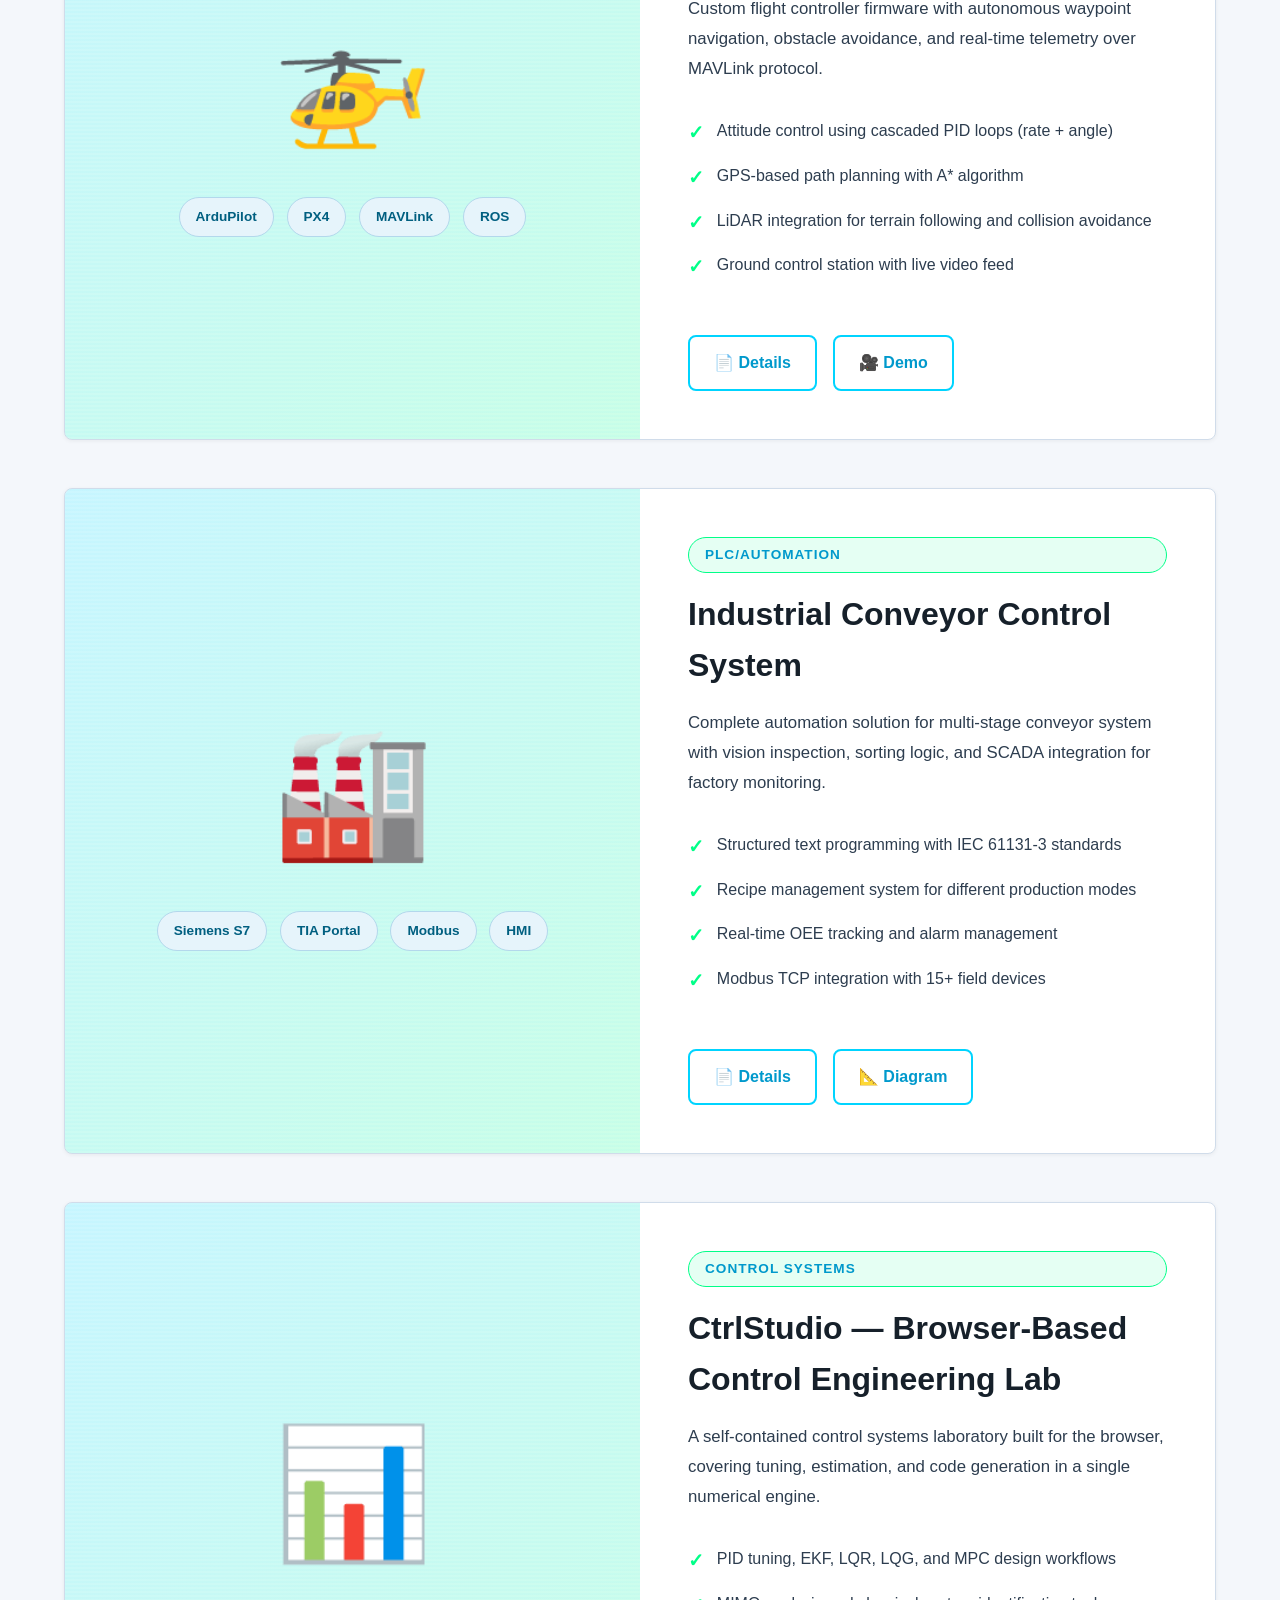
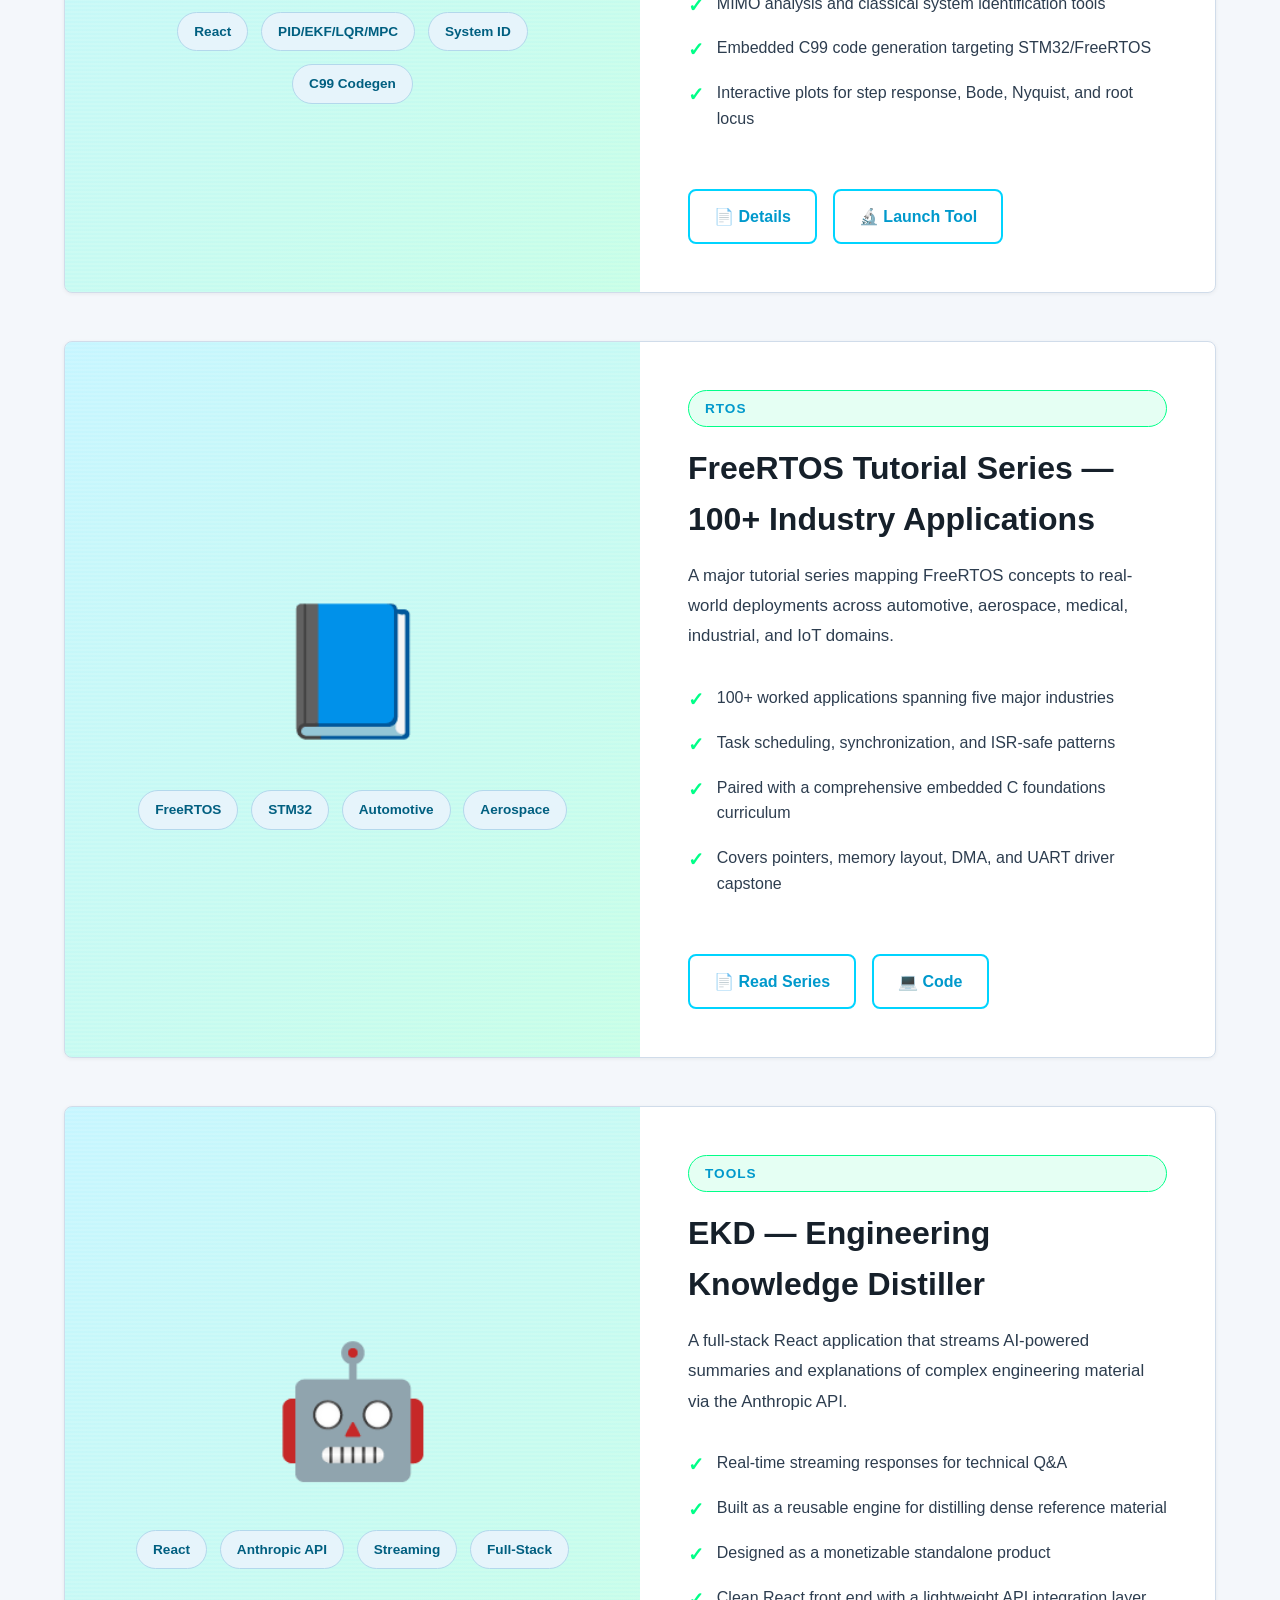
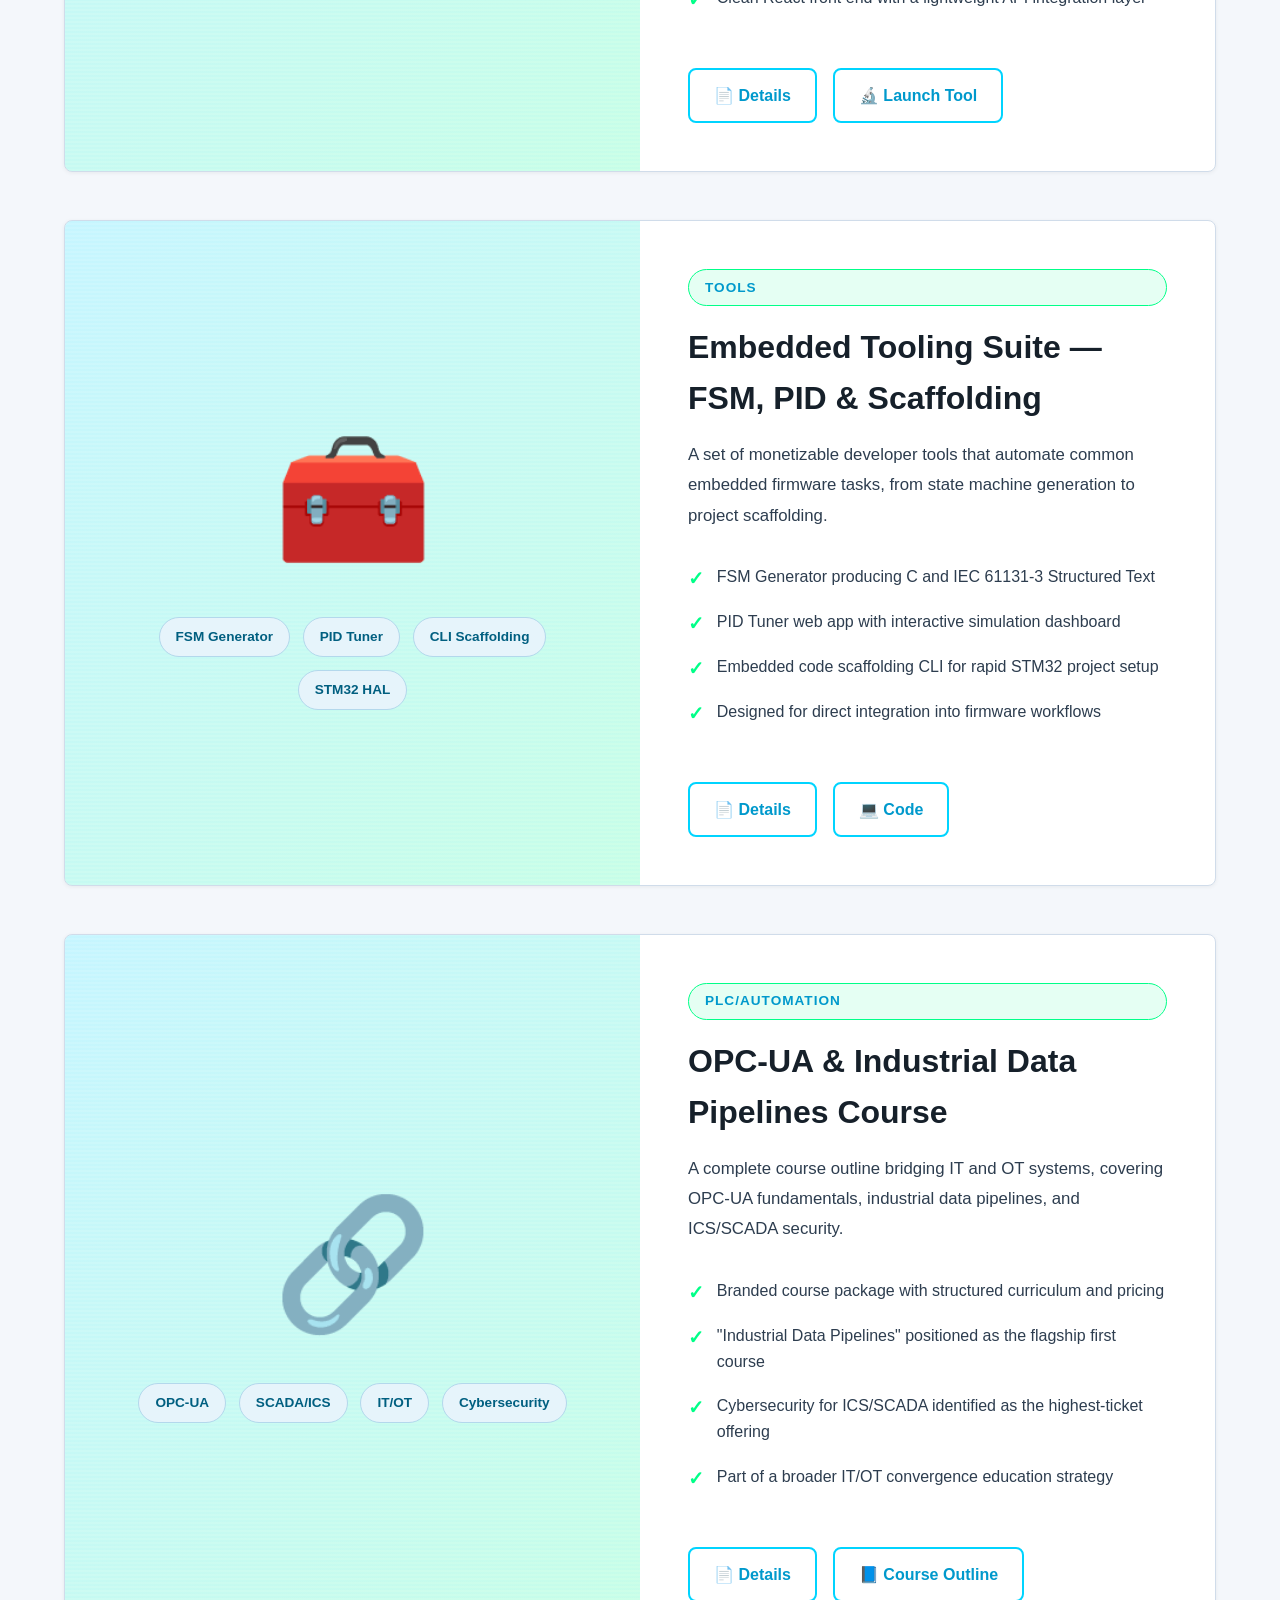
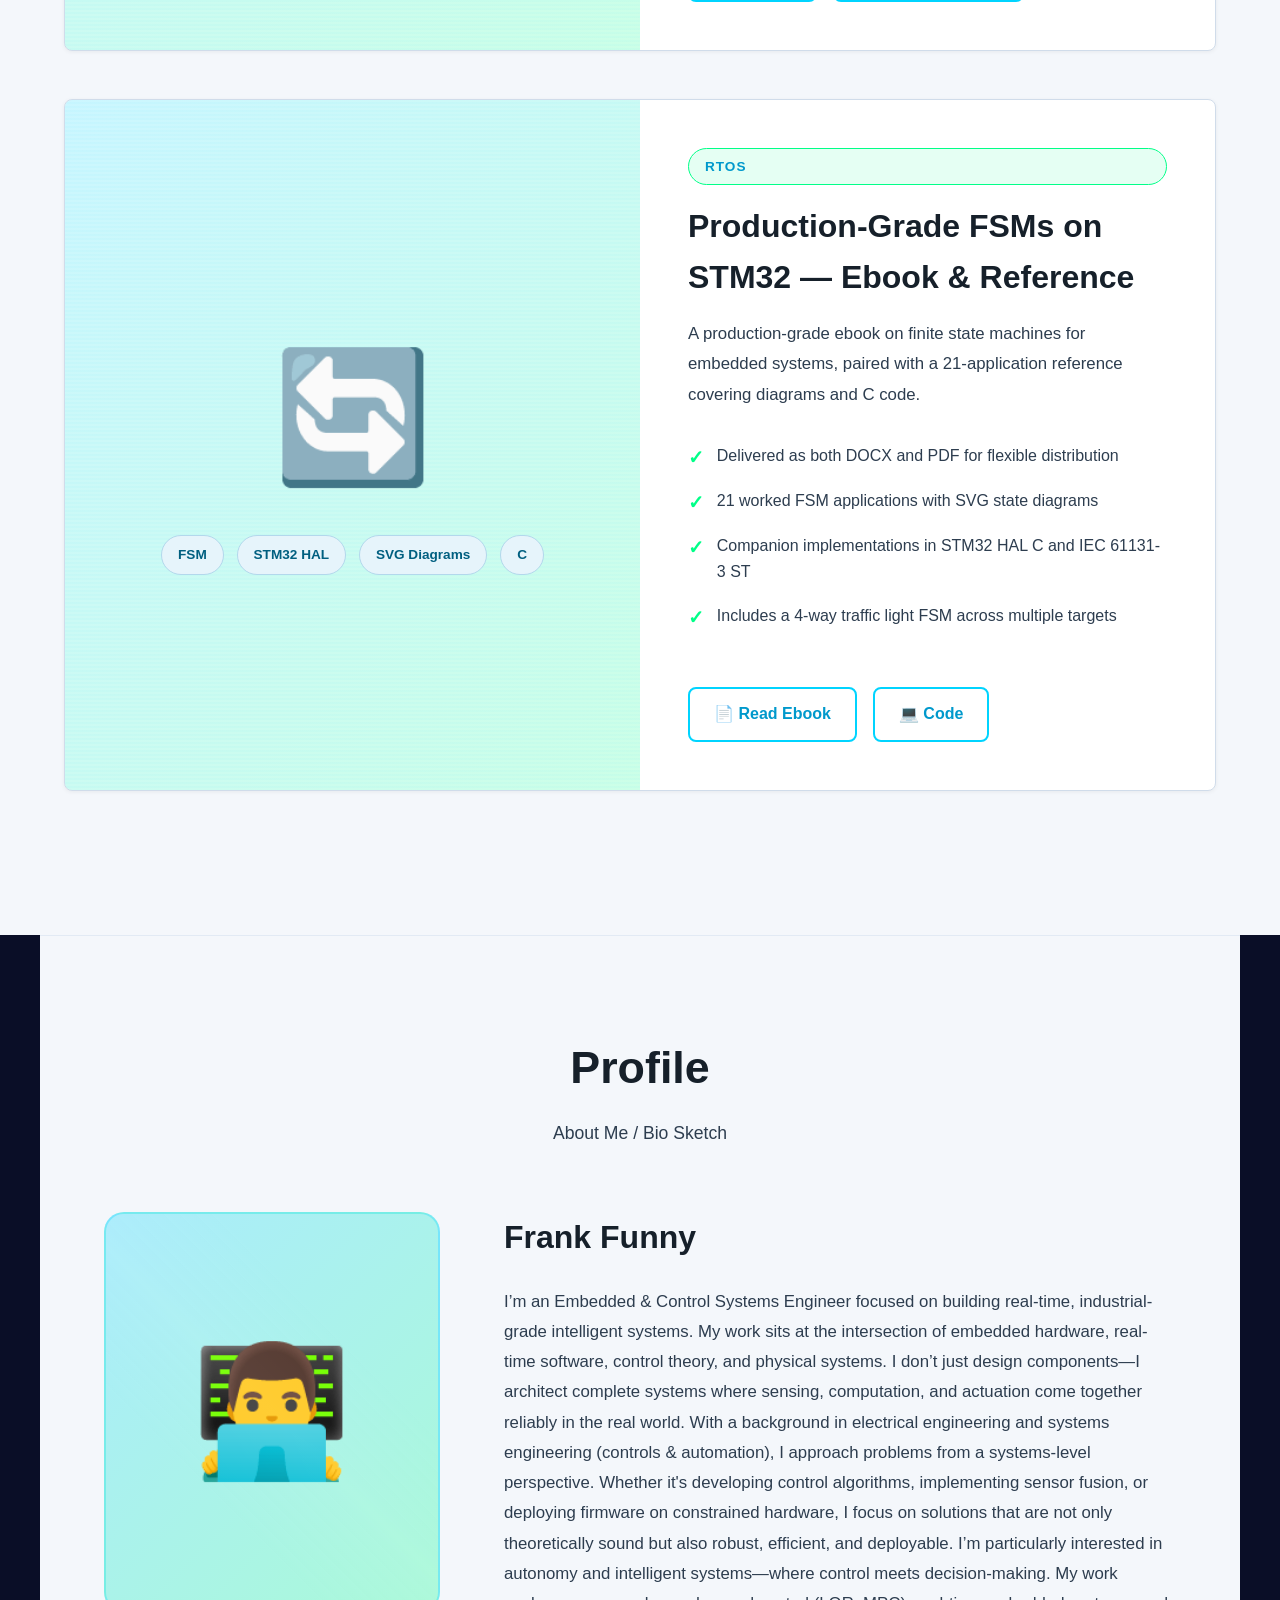
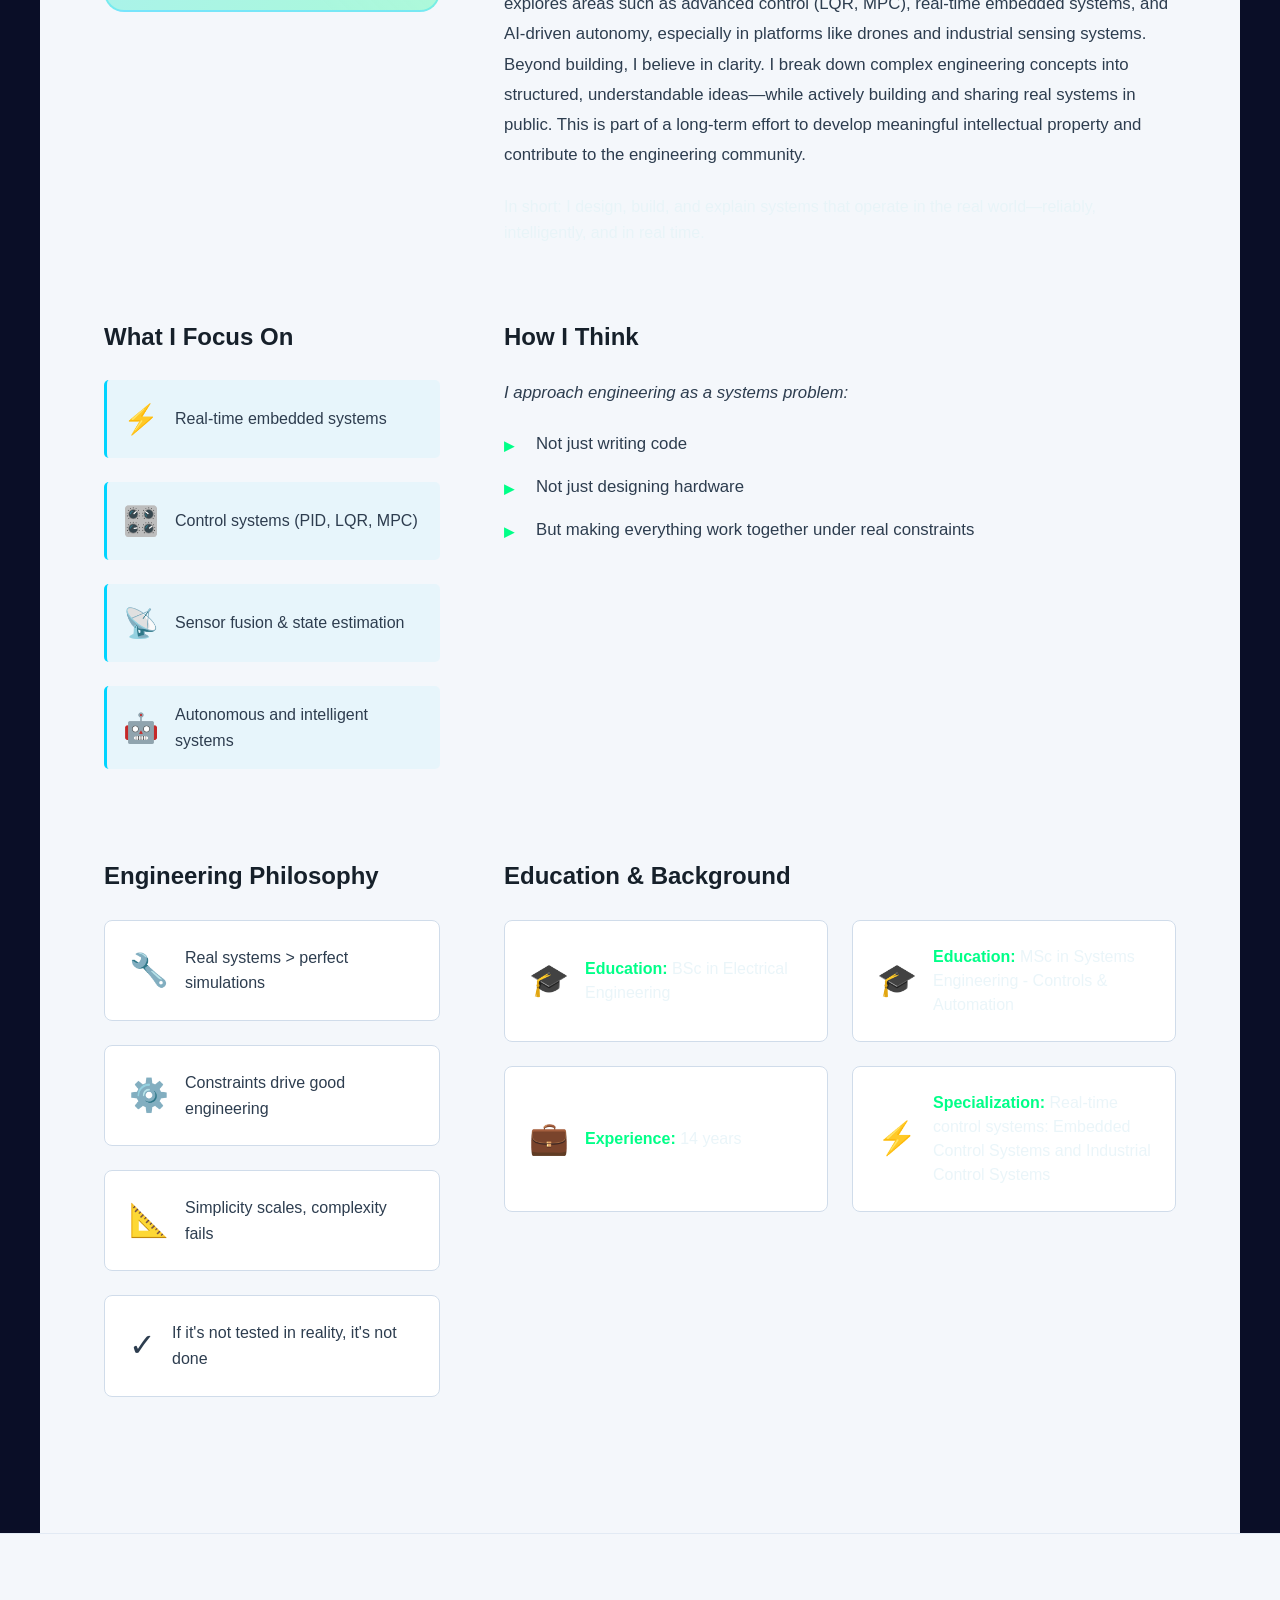
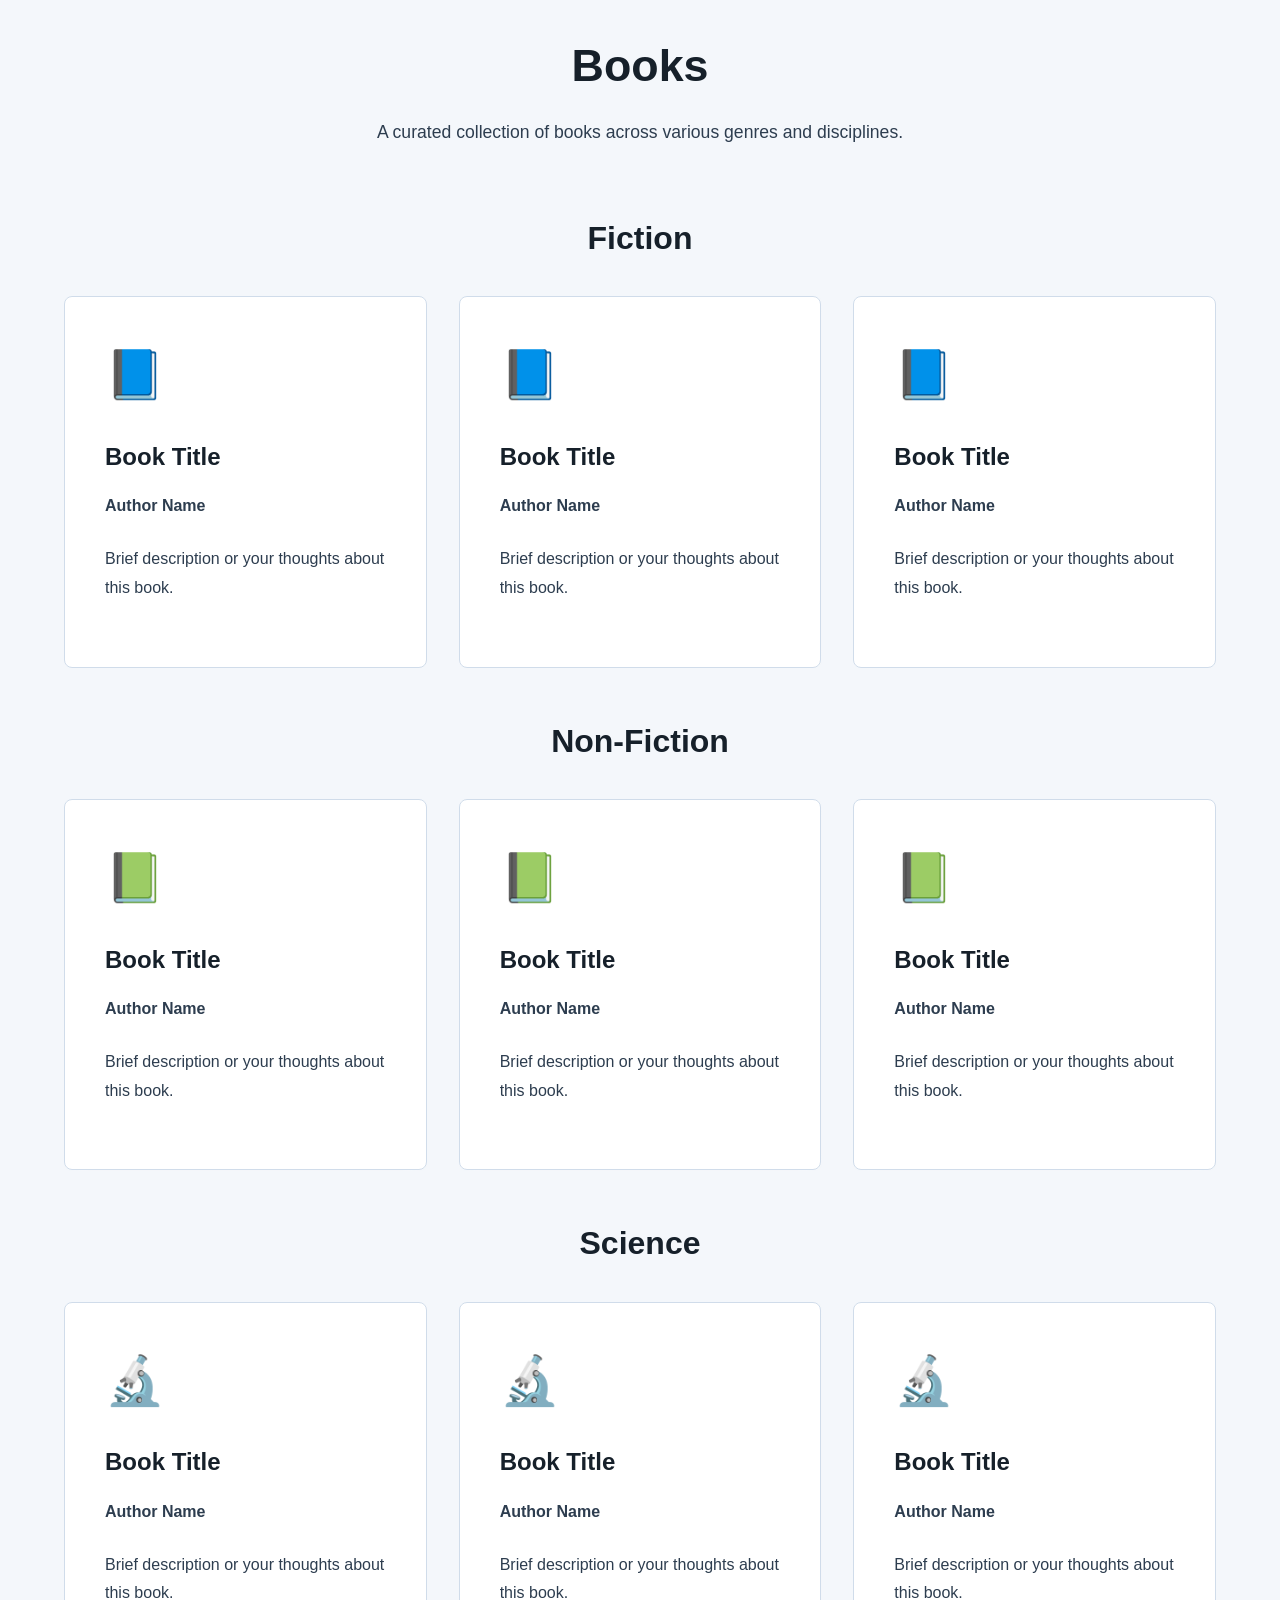
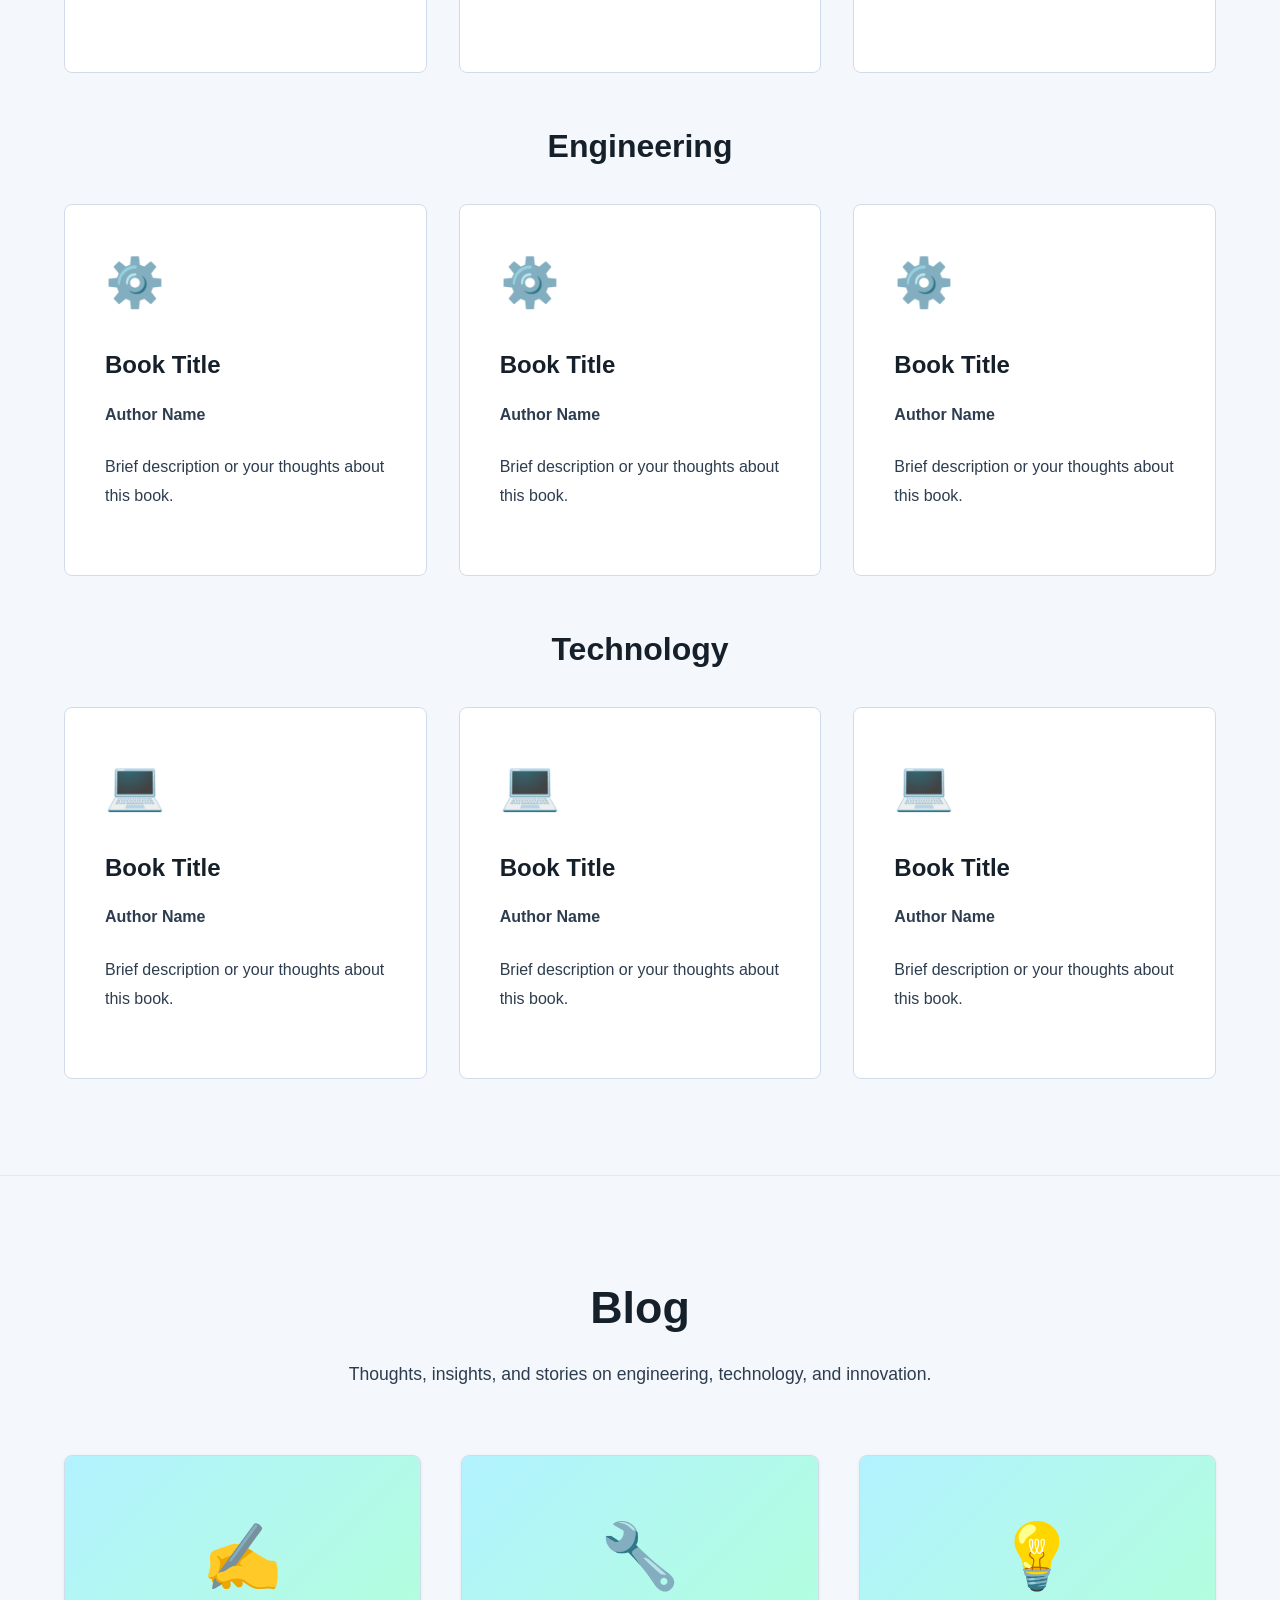
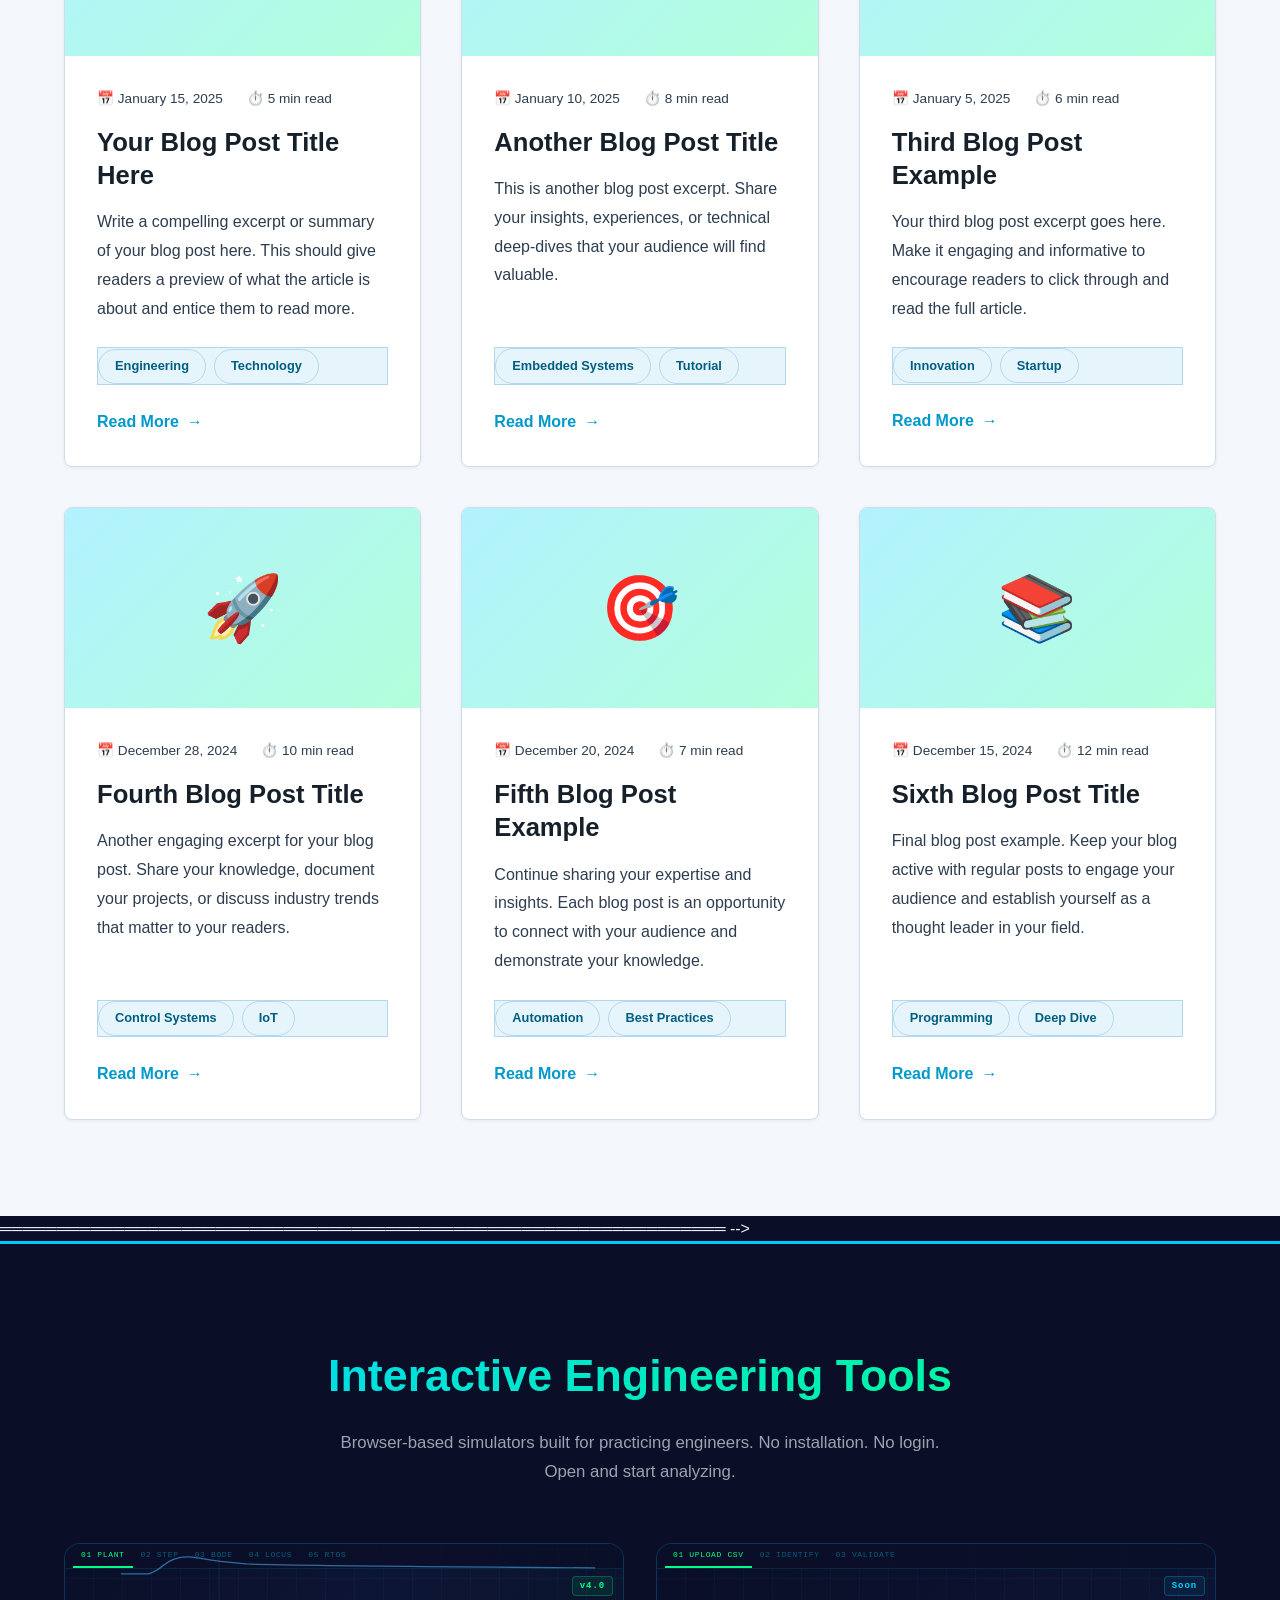
==== commit de019861: "Updated hero" ====
--- a/index.html
+++ b/index.html
@@ -236,7 +236,7 @@
             <div class="hero-label"><span>Embedded Control Systems | </span>Industrial Control Systems</div>
             <h1><span class="highlight">Building</span> <span class="highlight">Intelligent Control Systems</span></h1> 
             <!-- <h1>Building Intelligent <span class="accent">Control Systems</span></h1> -->
-            <h2><span class="highlight">Practical </span><span class="highlight">Systems Engineering</span><span class="highlight">For Real Products</span> </h2>
+            <h2><span class="highlight">Practical</span> <span class="highlight">Systems Engineering</span> <span class="highlight">For Real Products</span> </h2>
             <p> Interactive engineering tools, technical resources, and hands-on learning for embedded systems, control engineering, and industrial automation.</p>
             <div class="hero-buttons">
                 <a href="#projects" class="btn-primary">View Projects →</a>
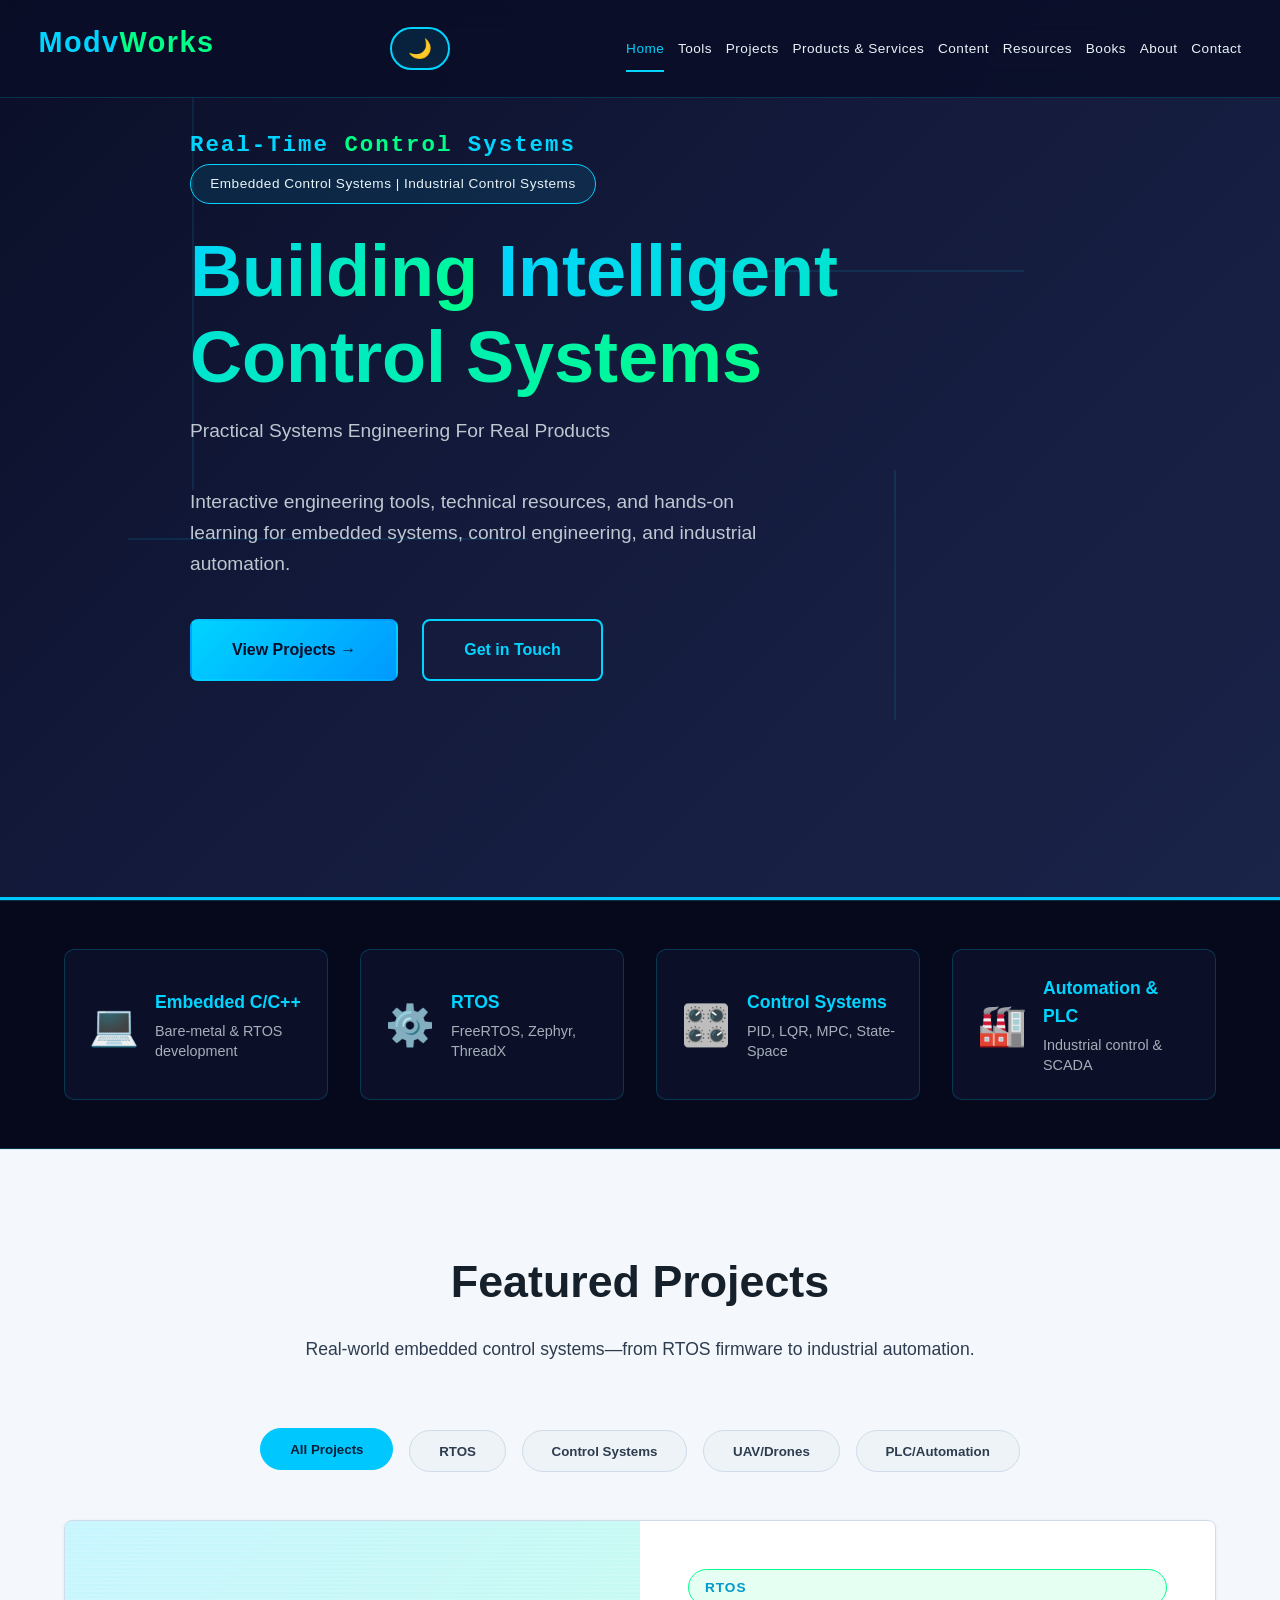
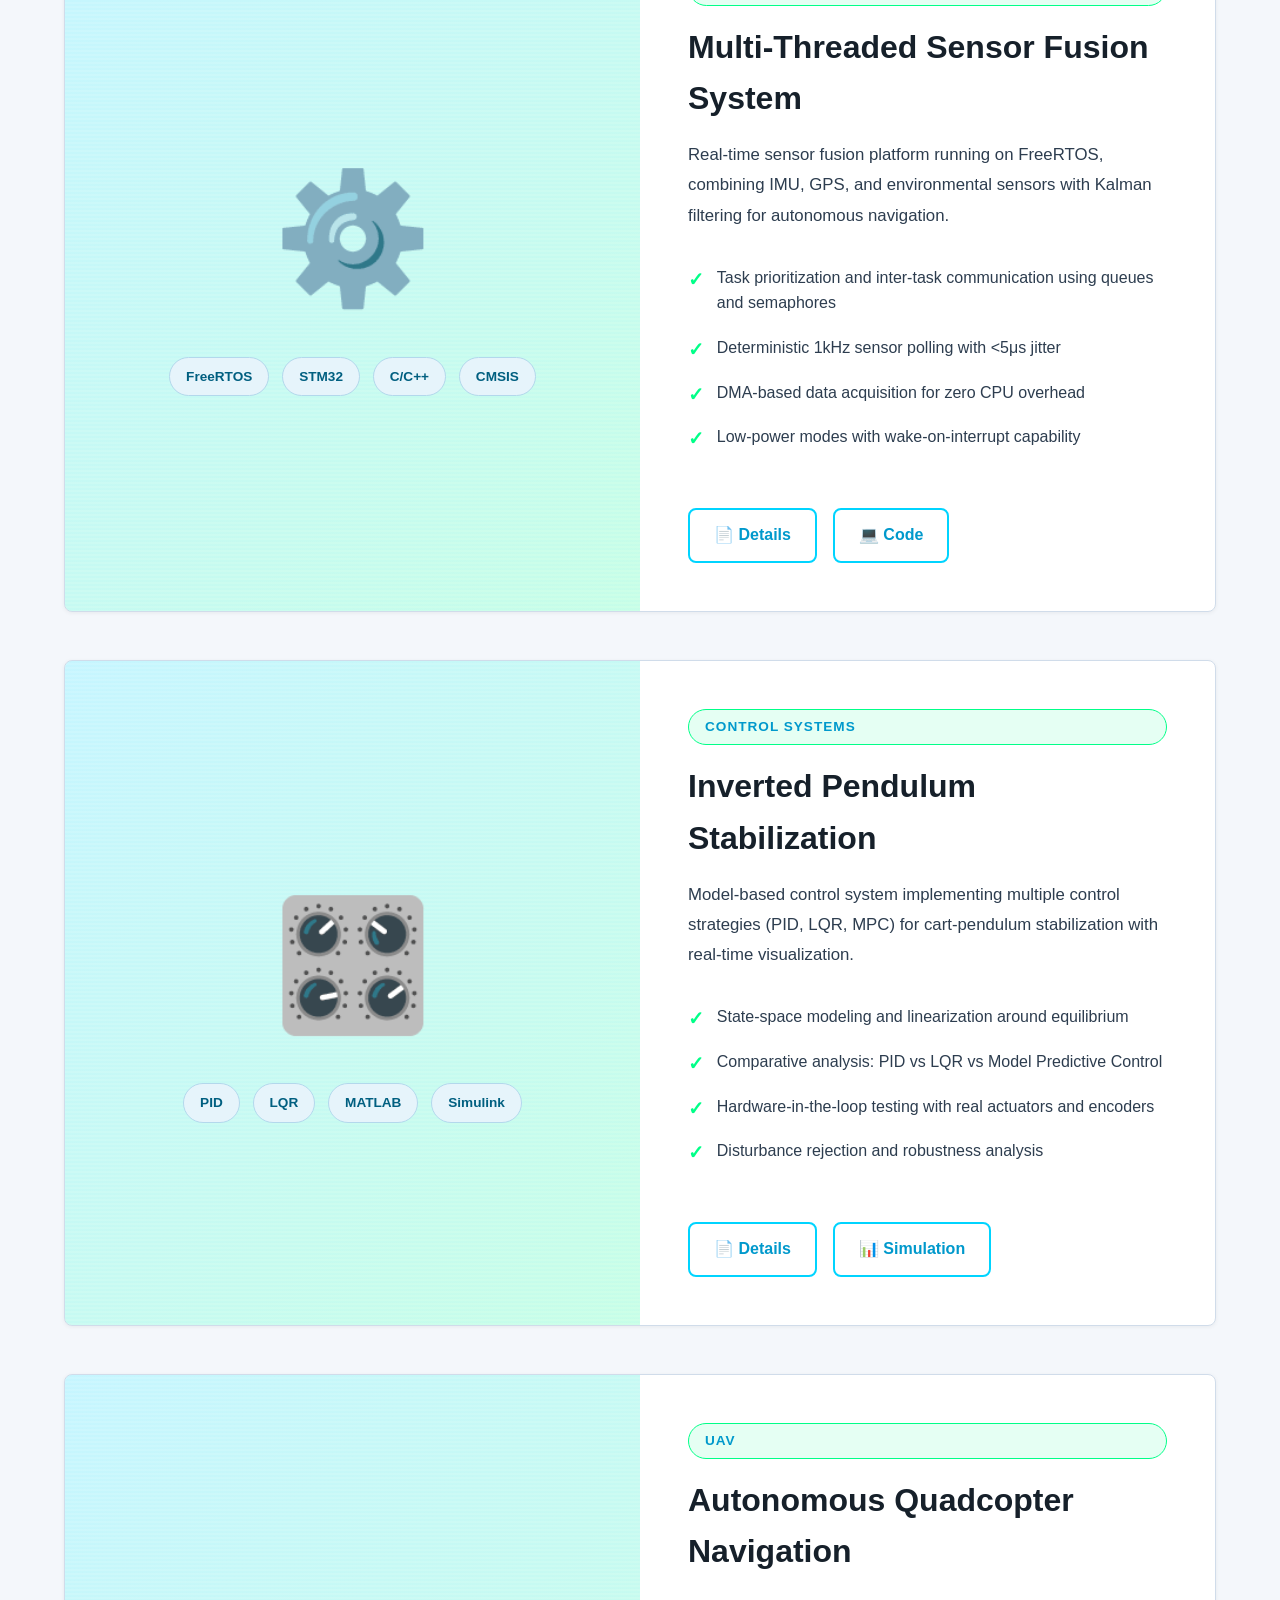
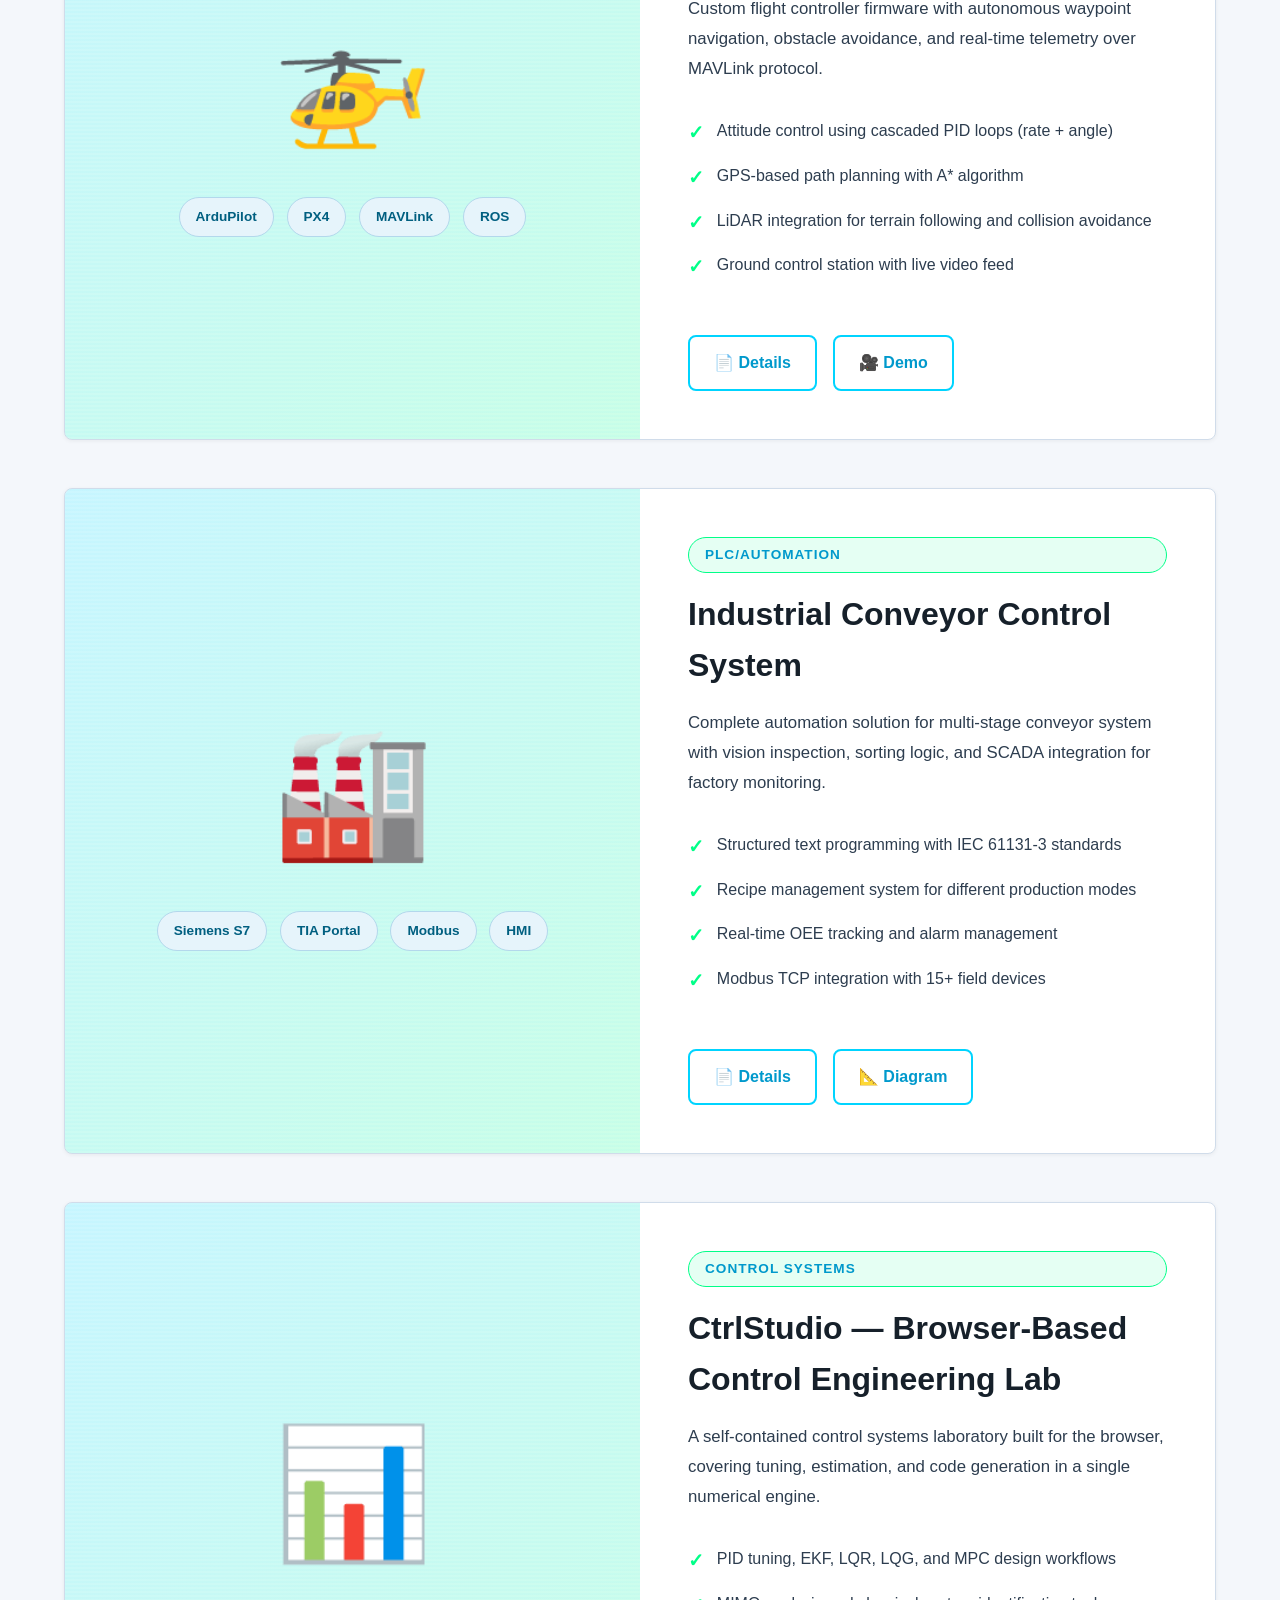
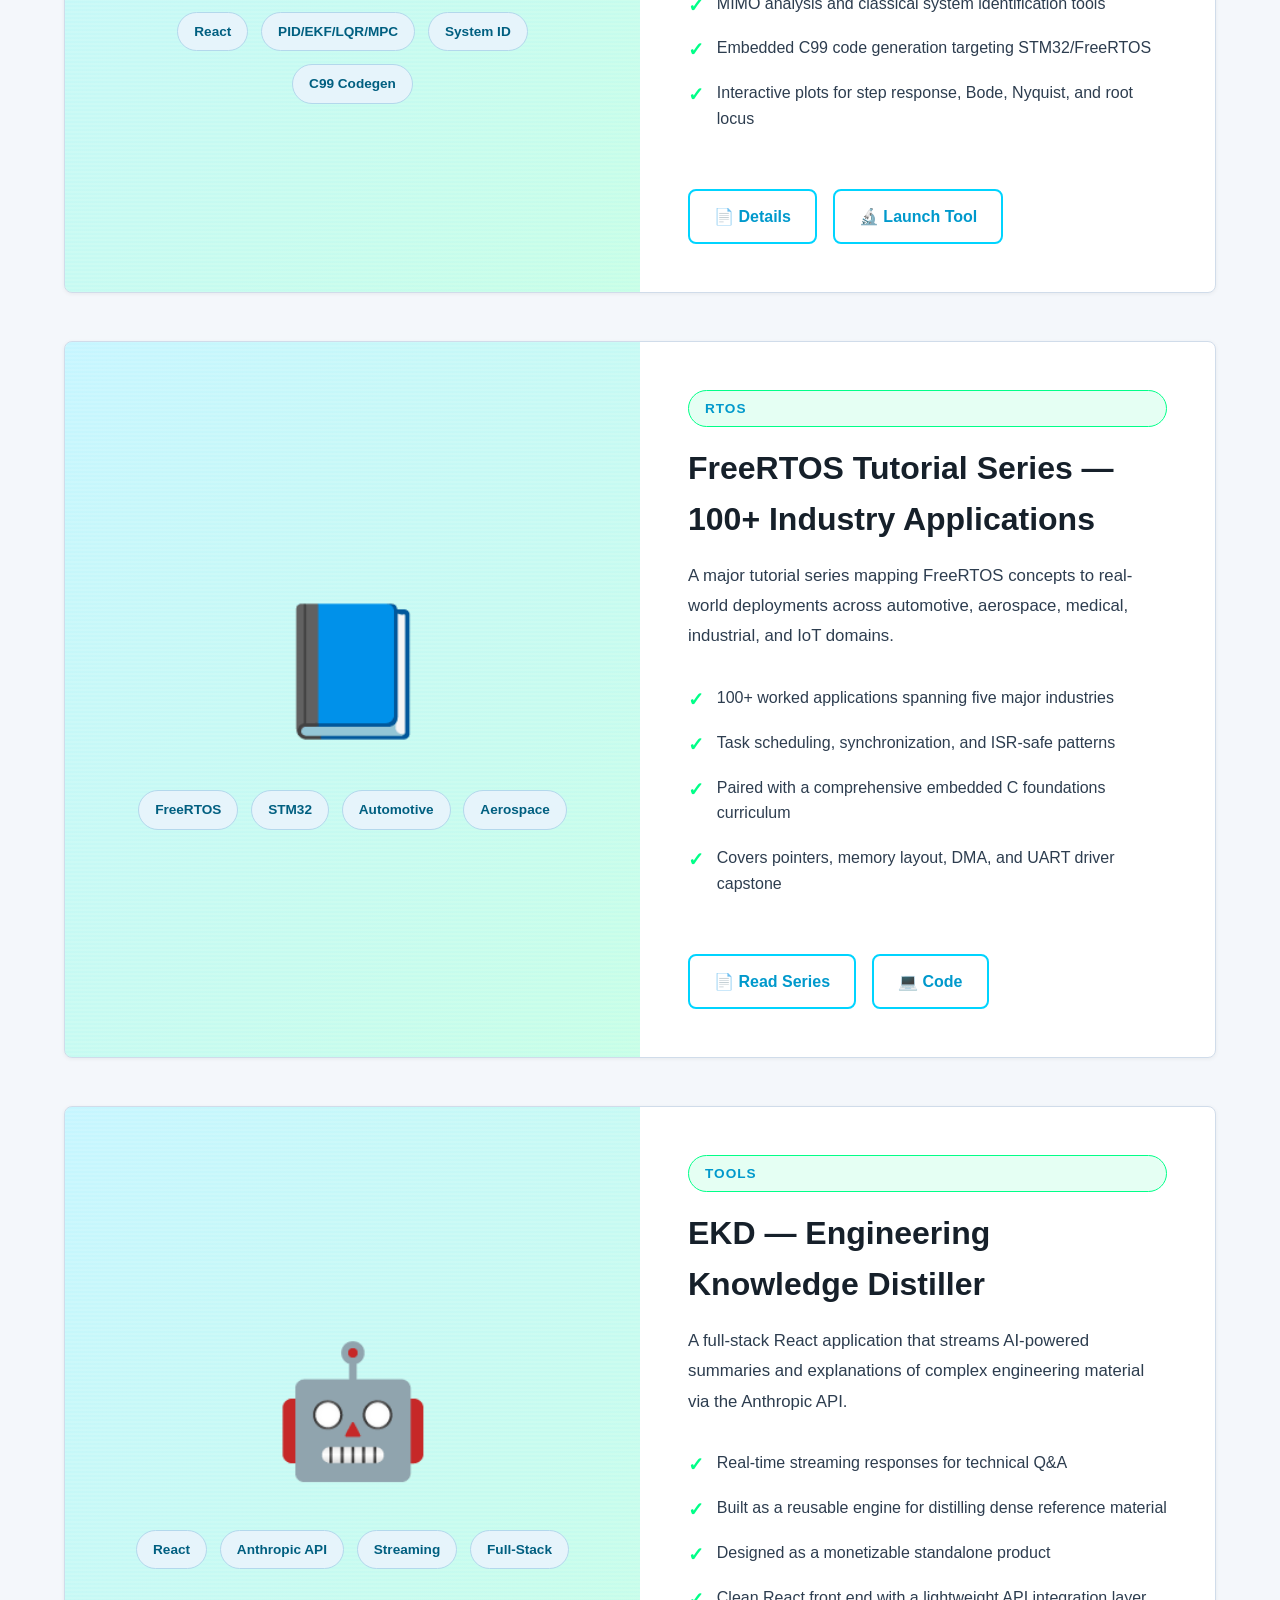
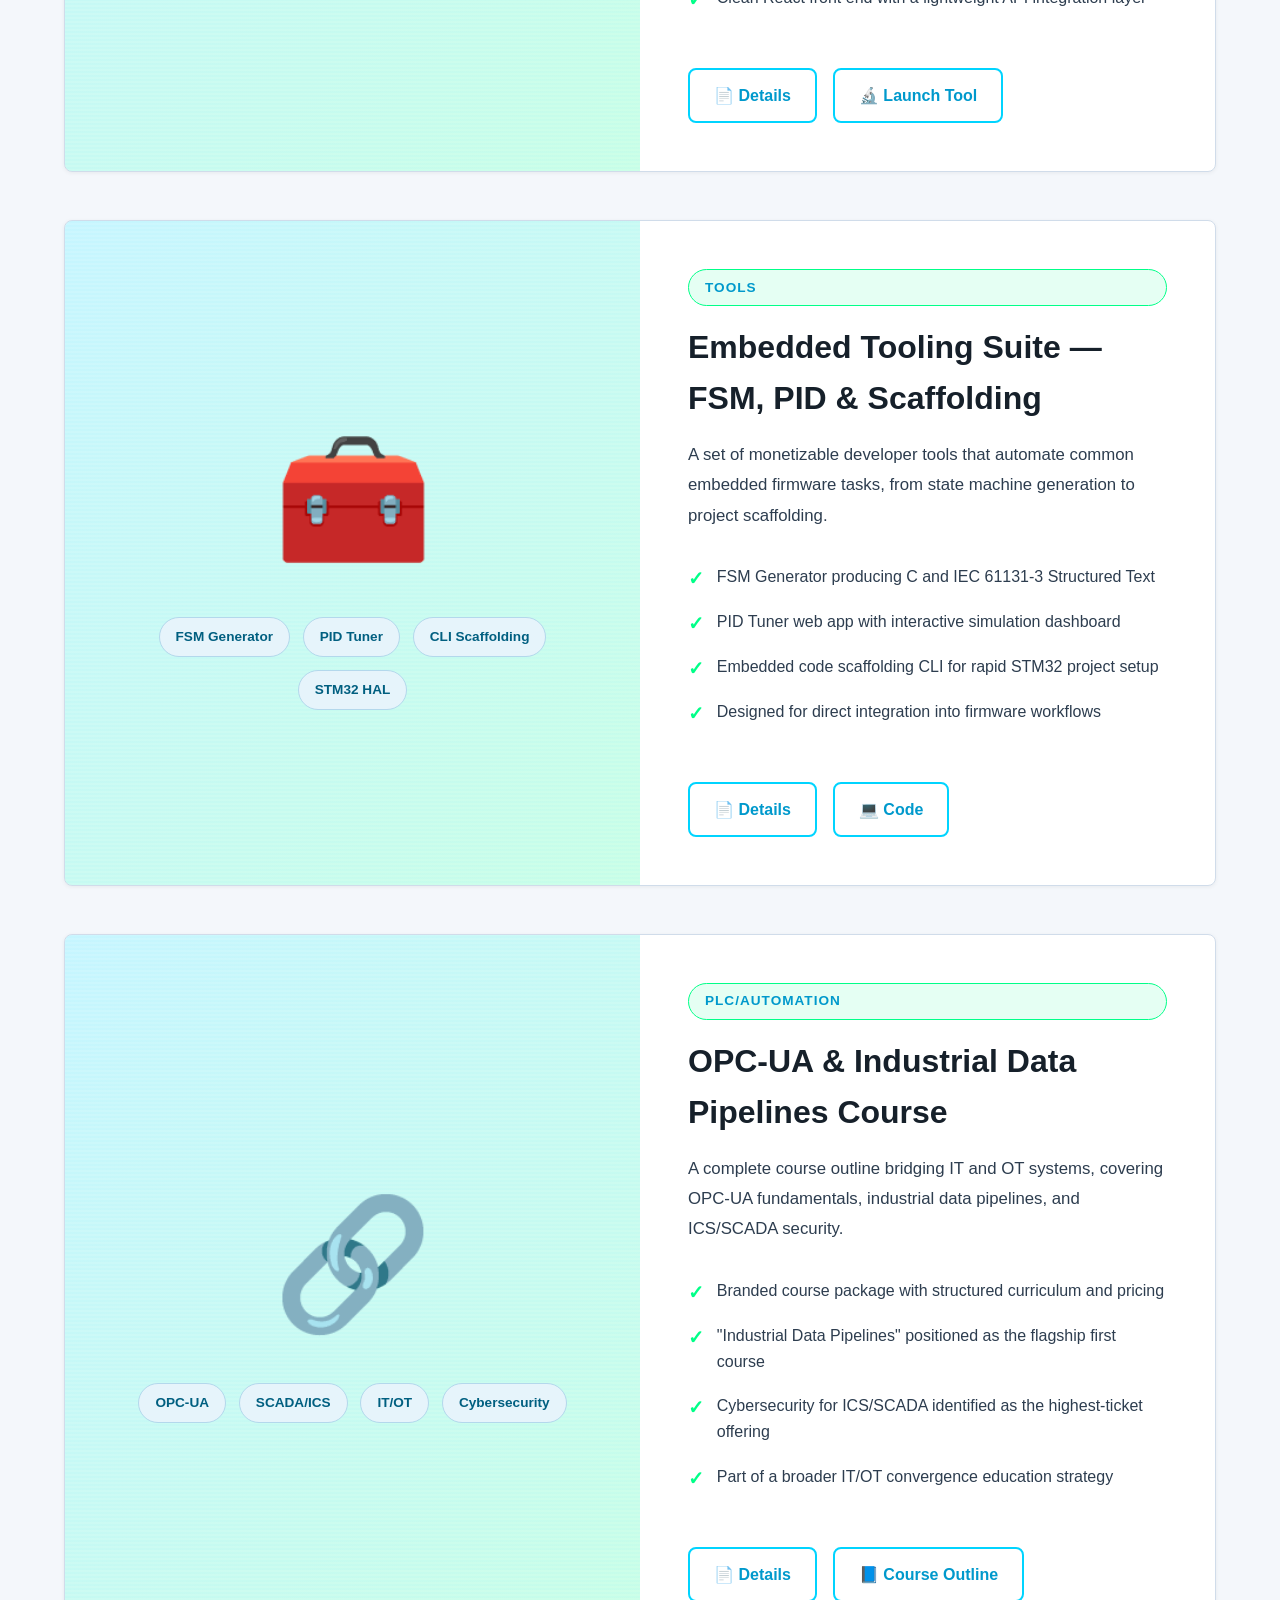
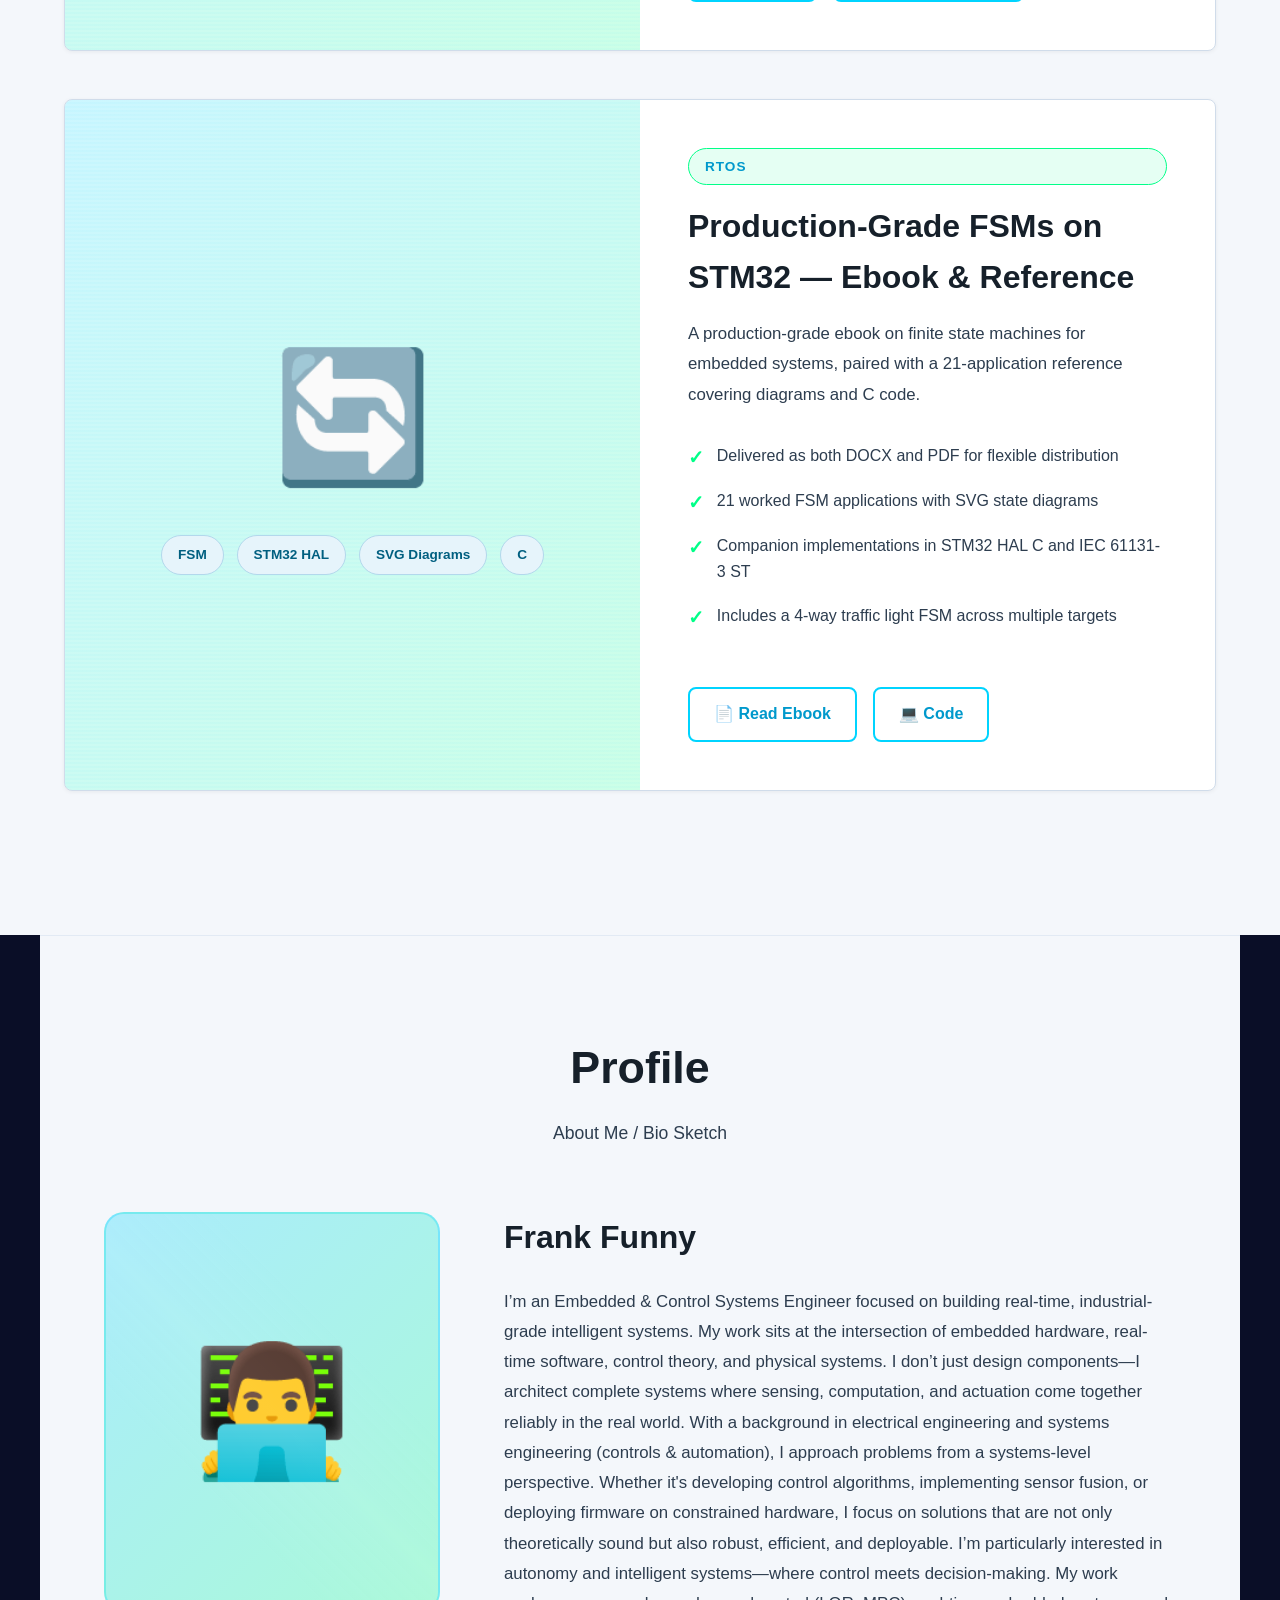
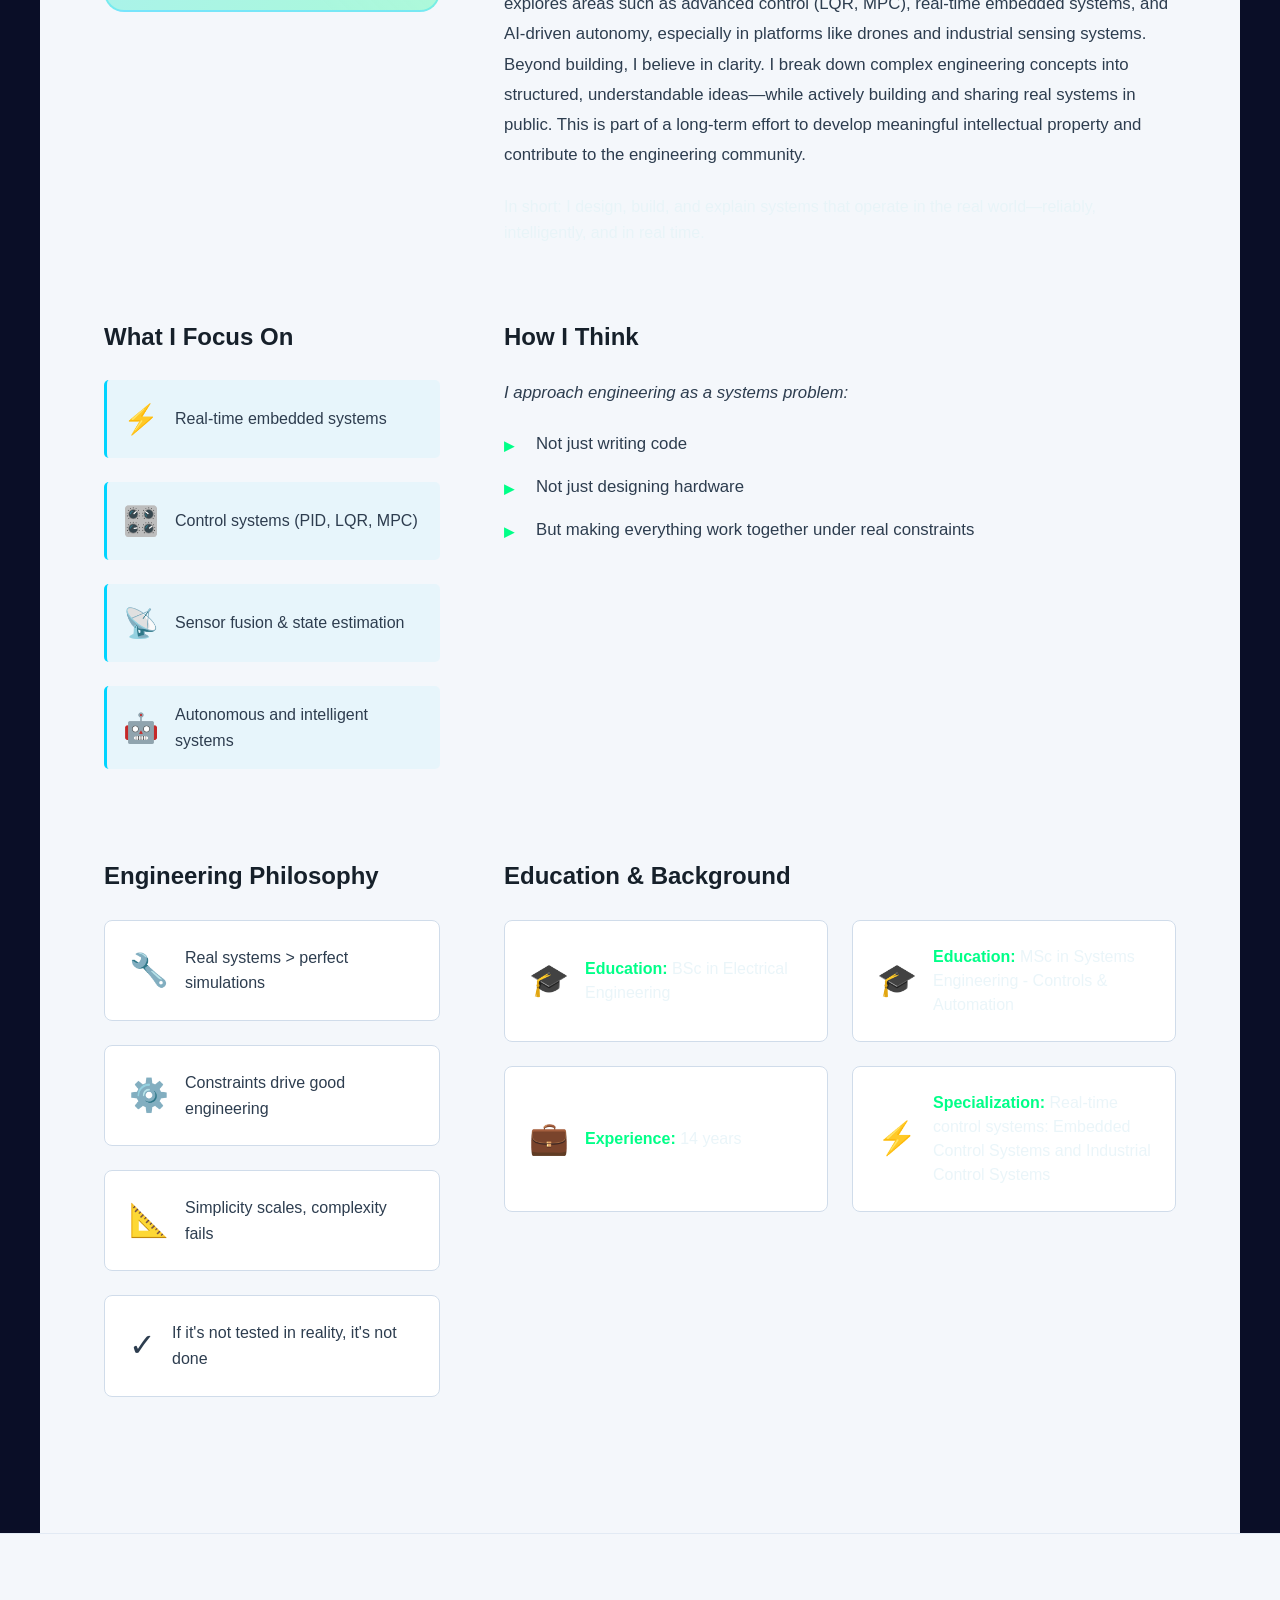
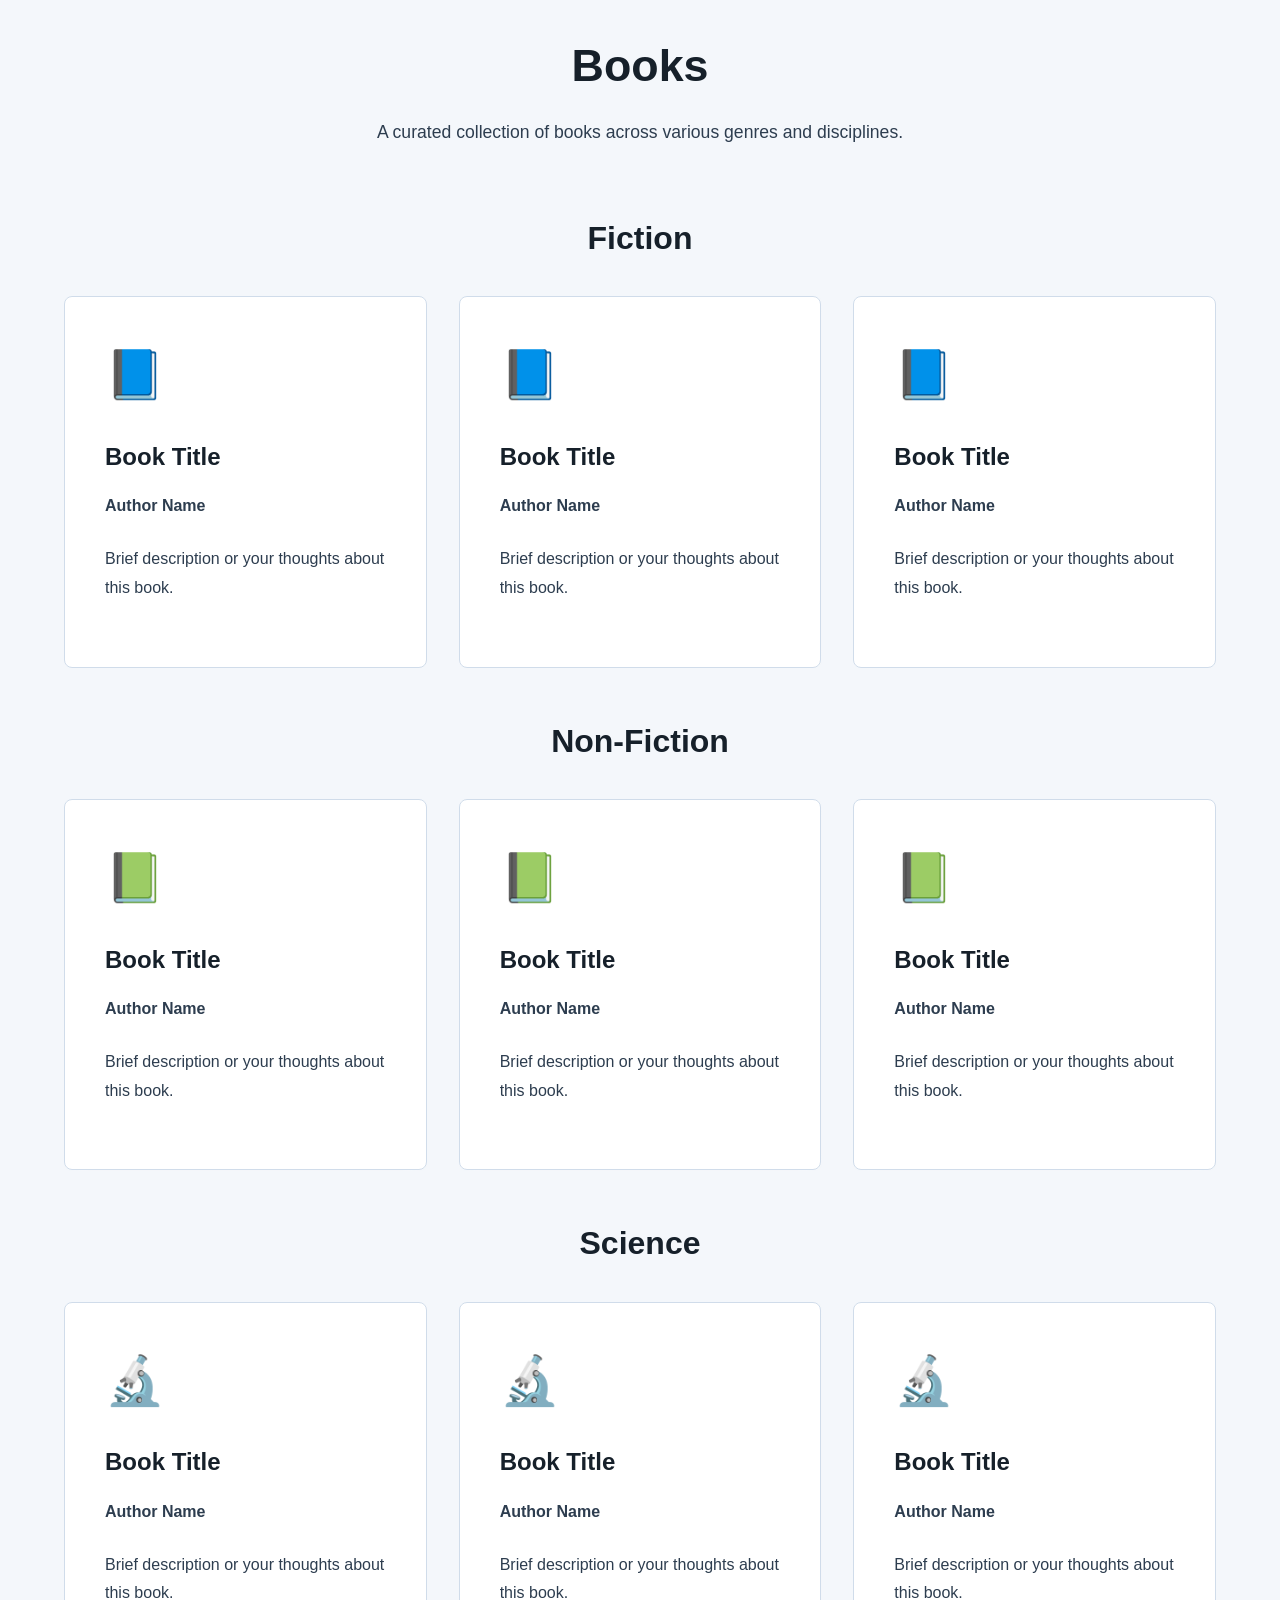
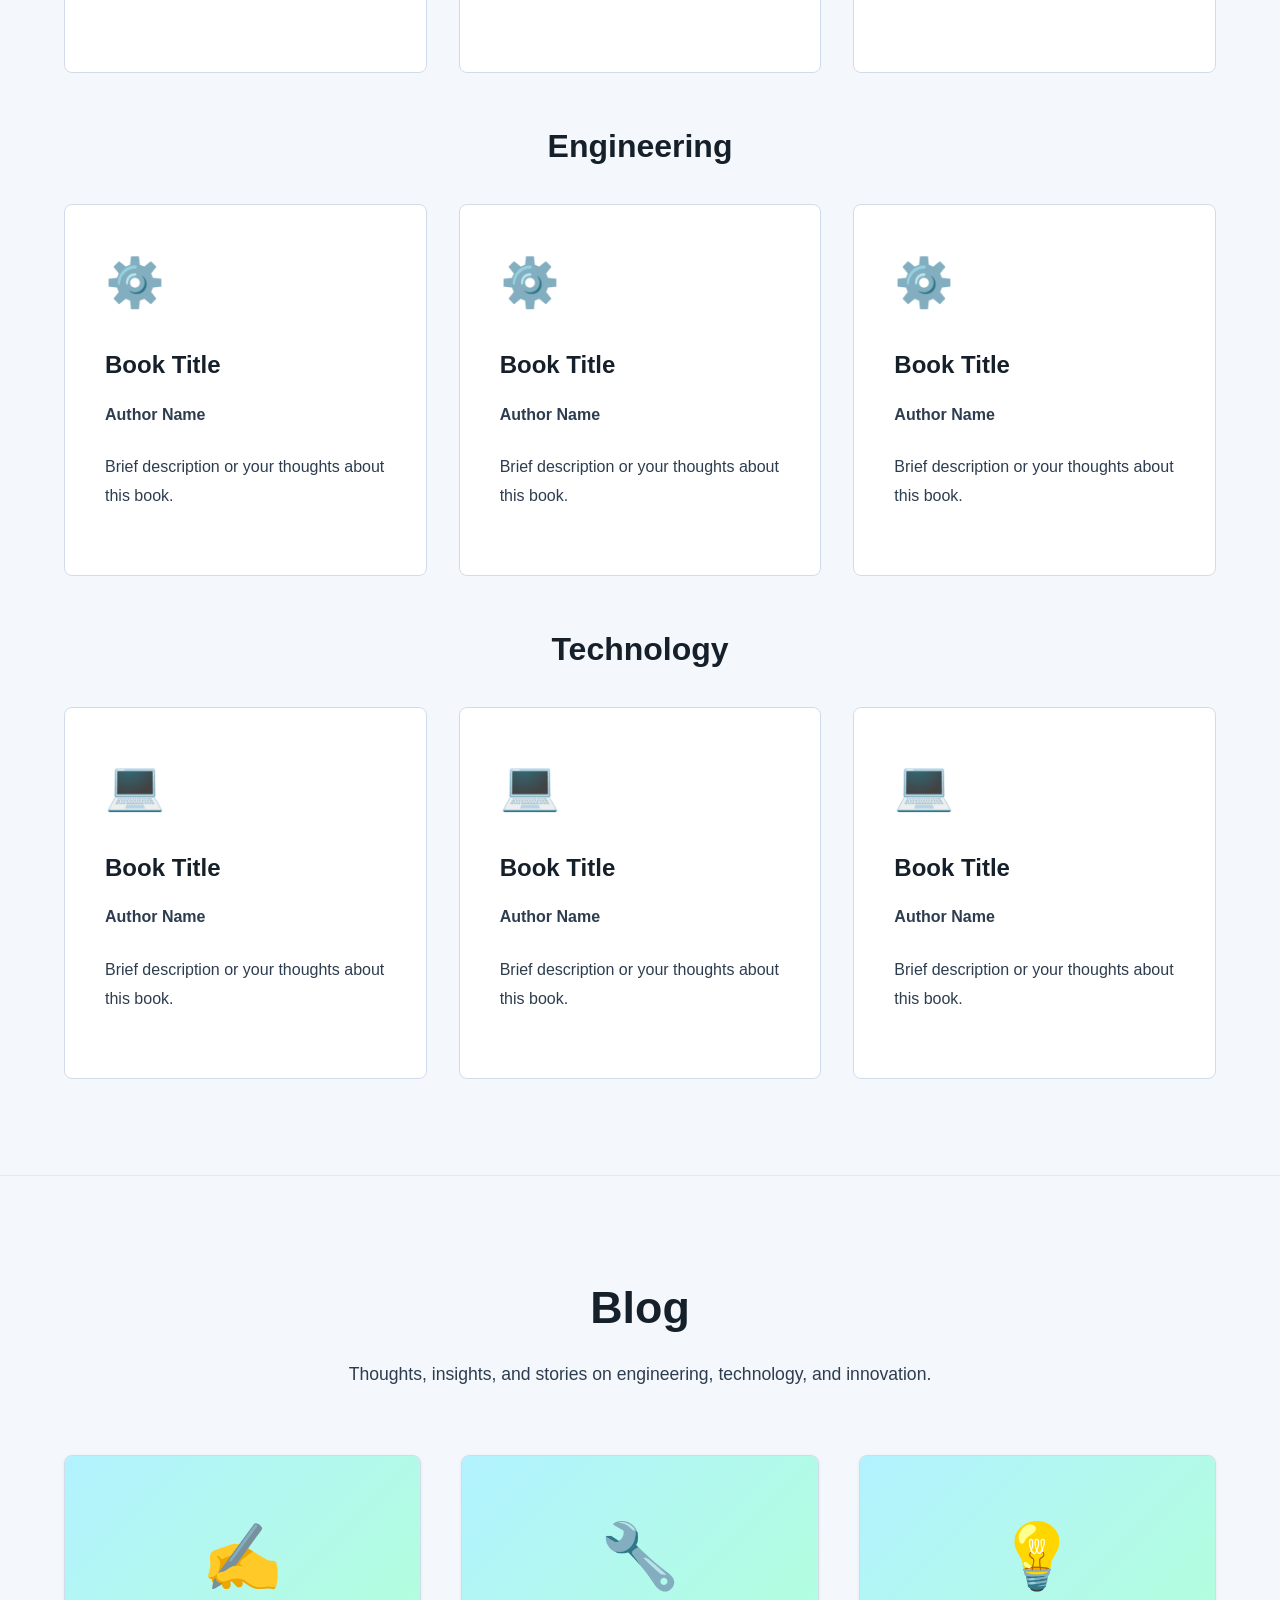
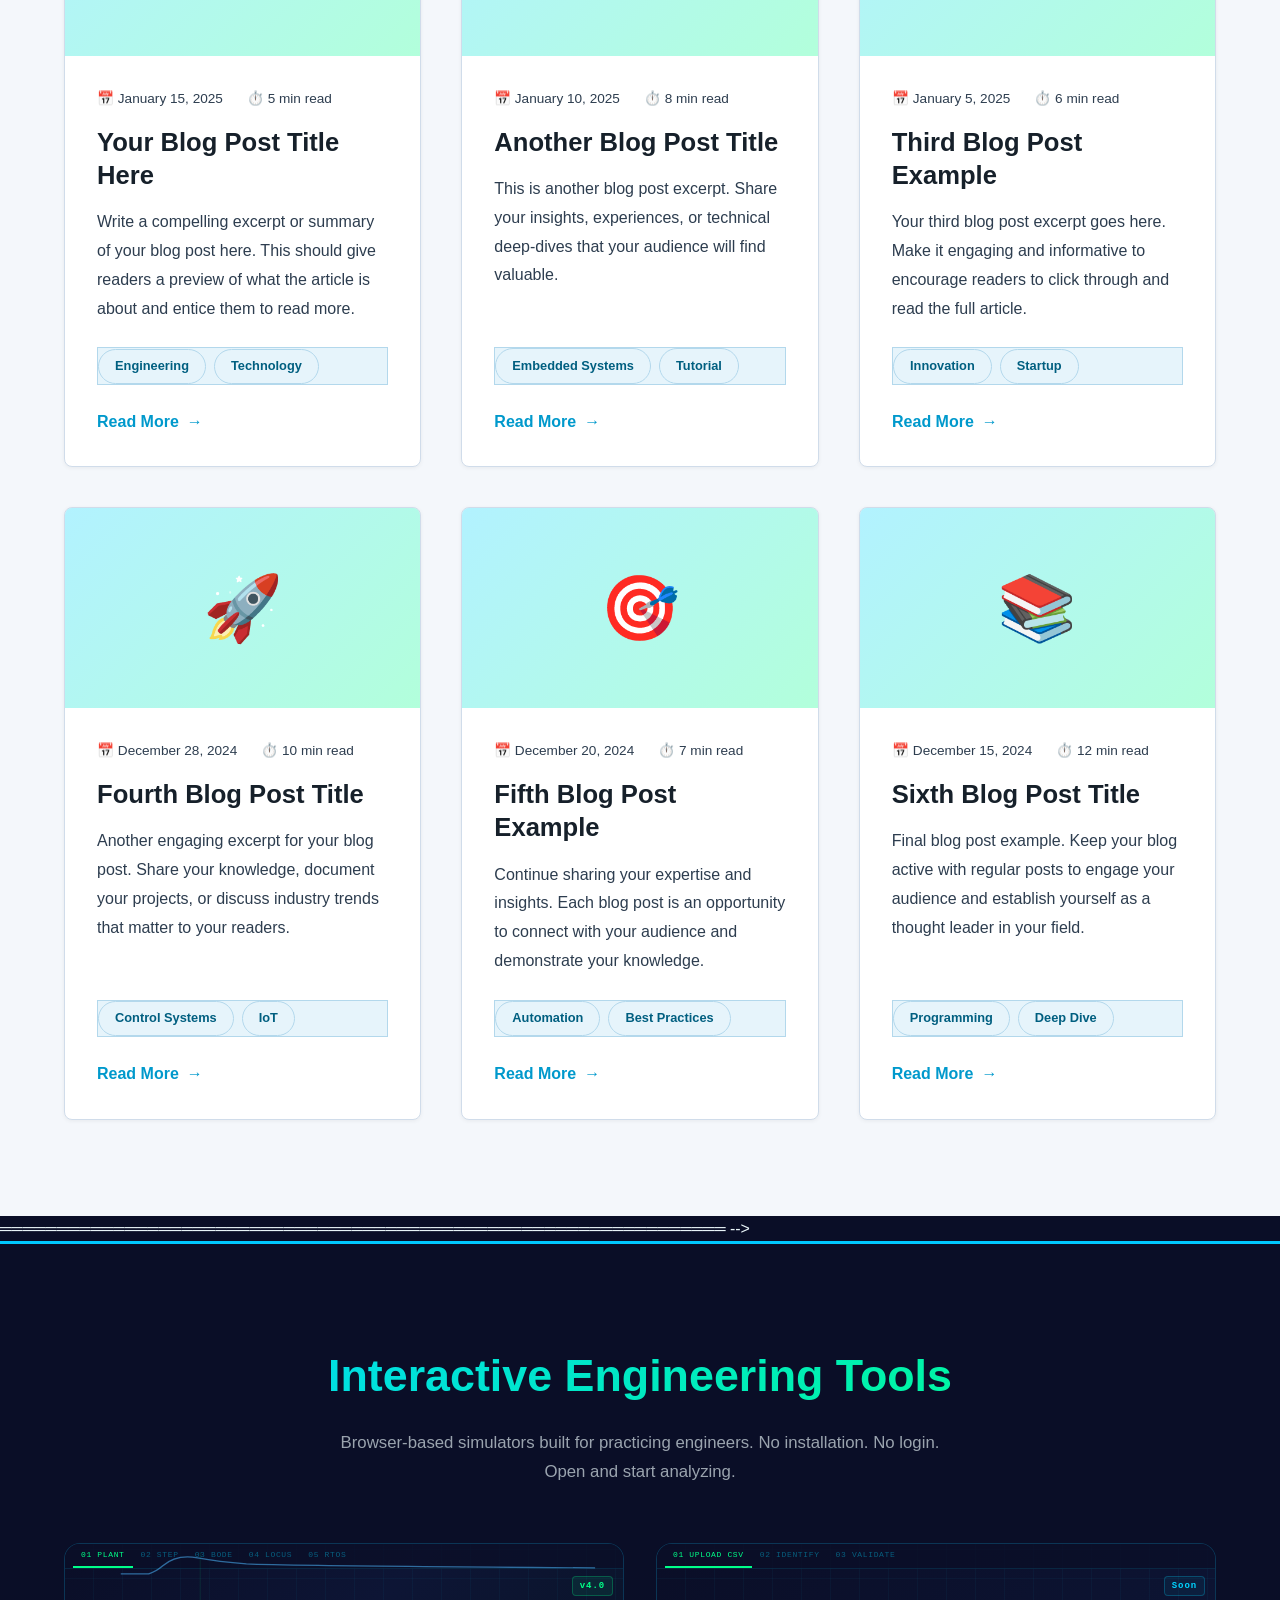
==== commit cdca5fc6: "Updated hero" ====
--- a/index.html
+++ b/index.html
@@ -235,8 +235,13 @@
             <!-- <div class="brand-name">Modv<span>Works</span></div> -->
             <div class="hero-label"><span>Embedded Control Systems | </span>Industrial Control Systems</div>
             <h1><span class="highlight">Building</span> <span class="highlight">Intelligent Control Systems</span></h1> 
+            <p class="text-xl font-bold bg-gradient-to-r from-cyan-400 to-emerald-400 bg-clip-text text-transparent">
+              Practical Systems Engineering For Real Products
+            </p>
+
+
             <!-- <h1>Building Intelligent <span class="accent">Control Systems</span></h1> -->
-            <h2><span class="highlight">Practical</span> <span class="highlight">Systems Engineering</span> <span class="highlight">For Real Products</span> </h2>
+            <!-- <h2><span class="highlight">Practical</span> <span class="highlight">Systems Engineering</span> <span class="highlight">For Real Products</span> </h2> -->
             <p> Interactive engineering tools, technical resources, and hands-on learning for embedded systems, control engineering, and industrial automation.</p>
             <div class="hero-buttons">
                 <a href="#projects" class="btn-primary">View Projects →</a>
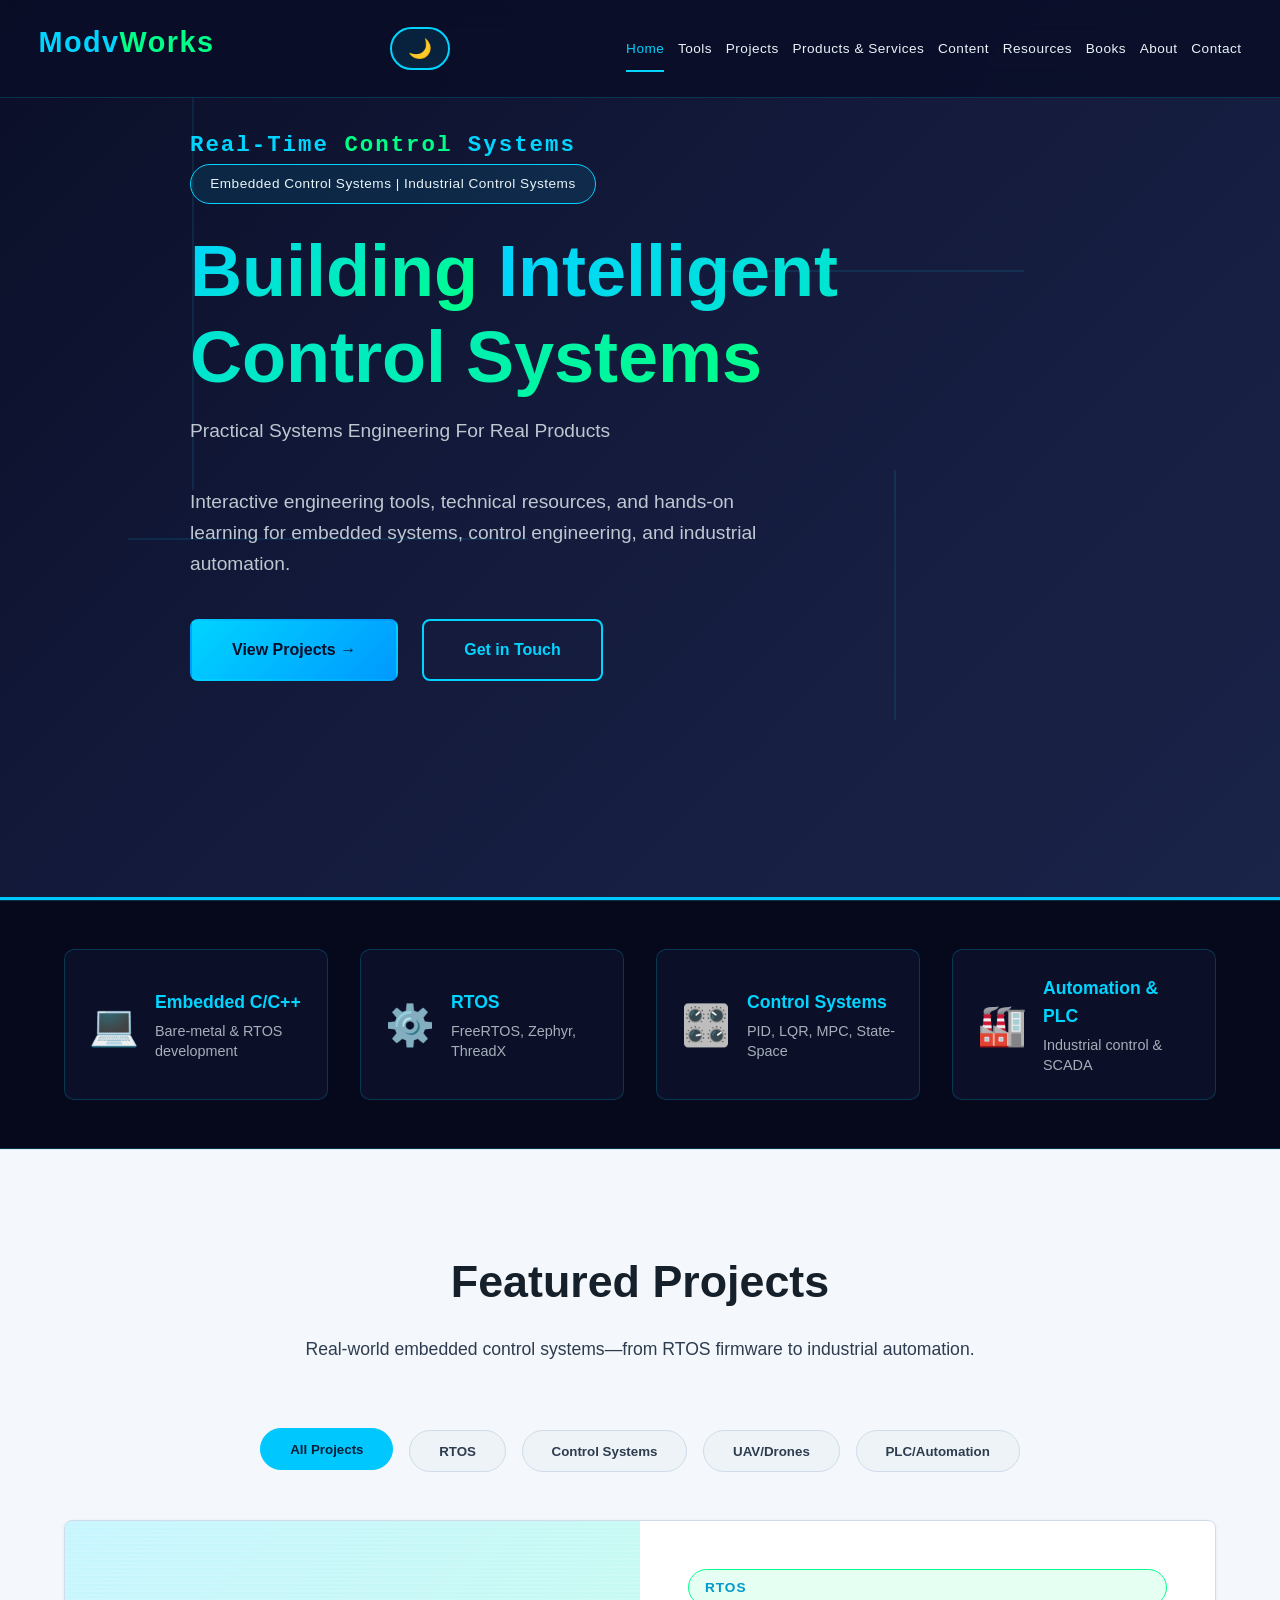
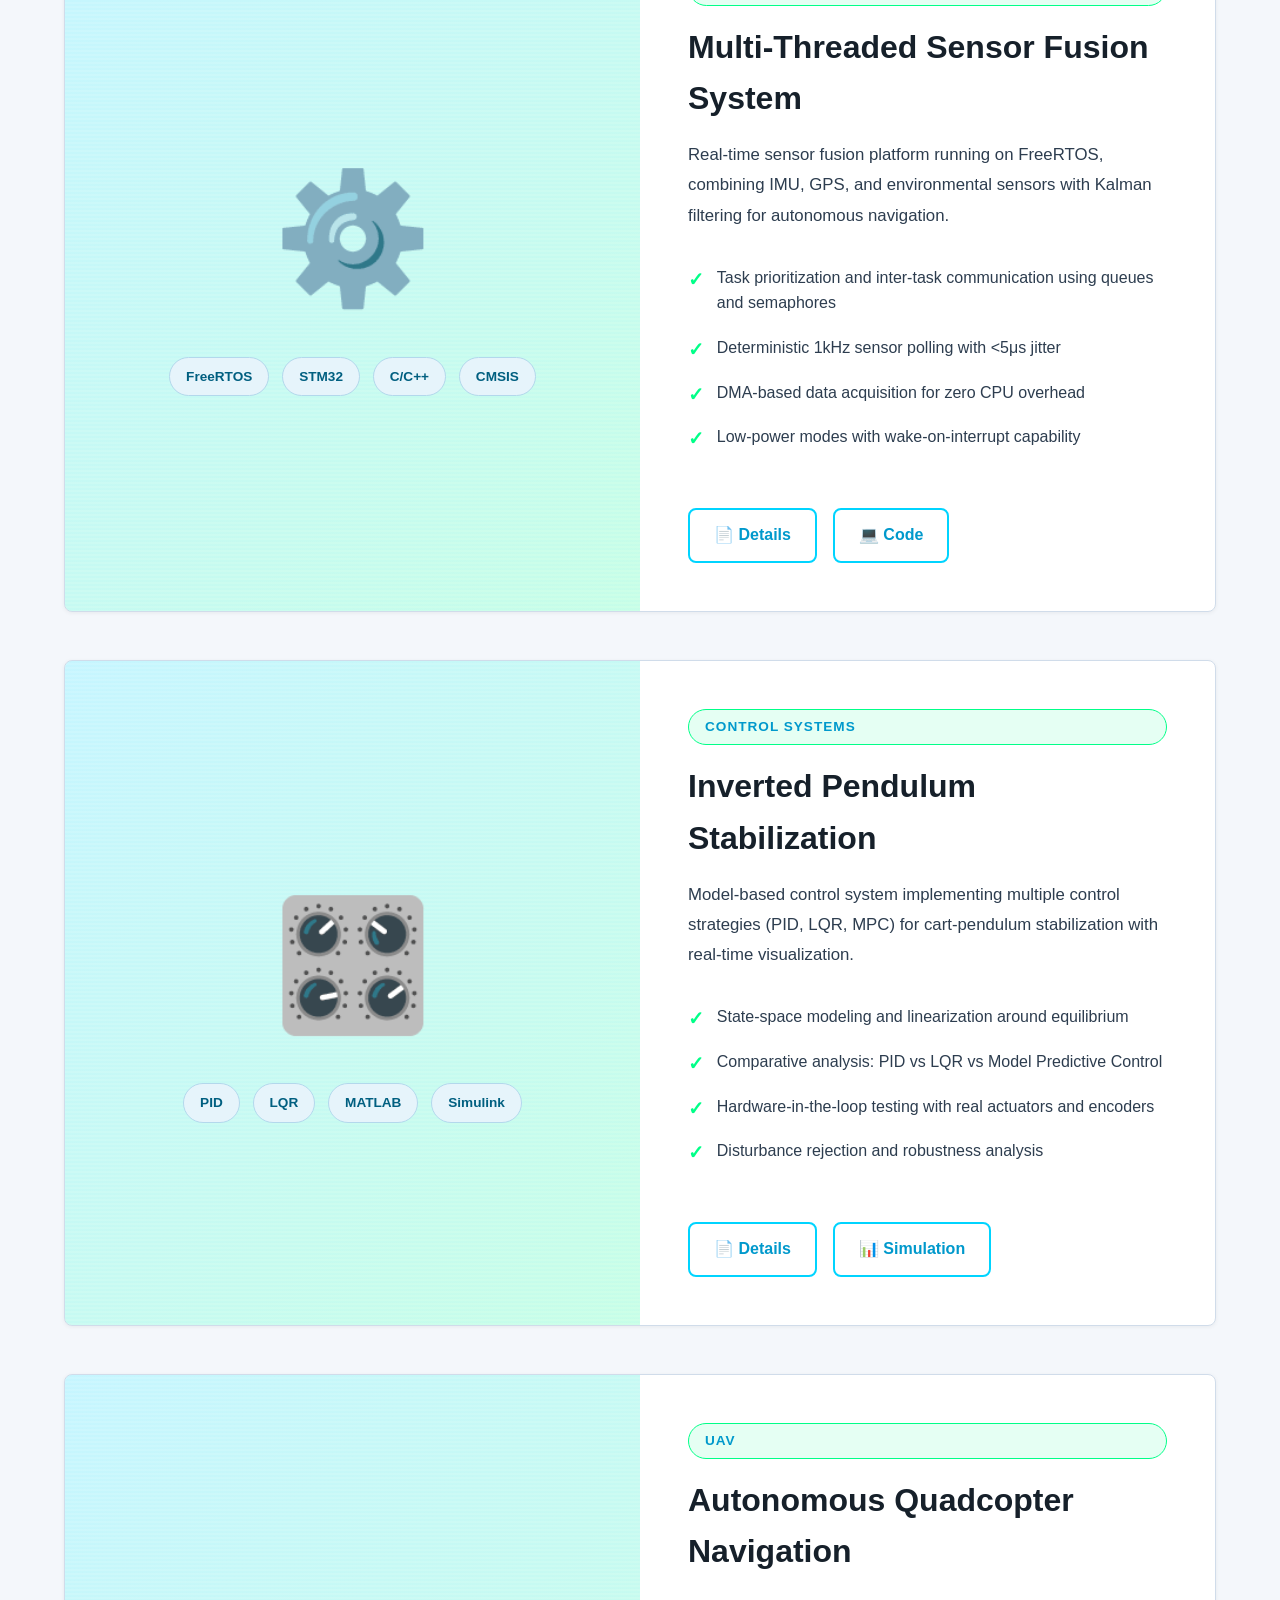
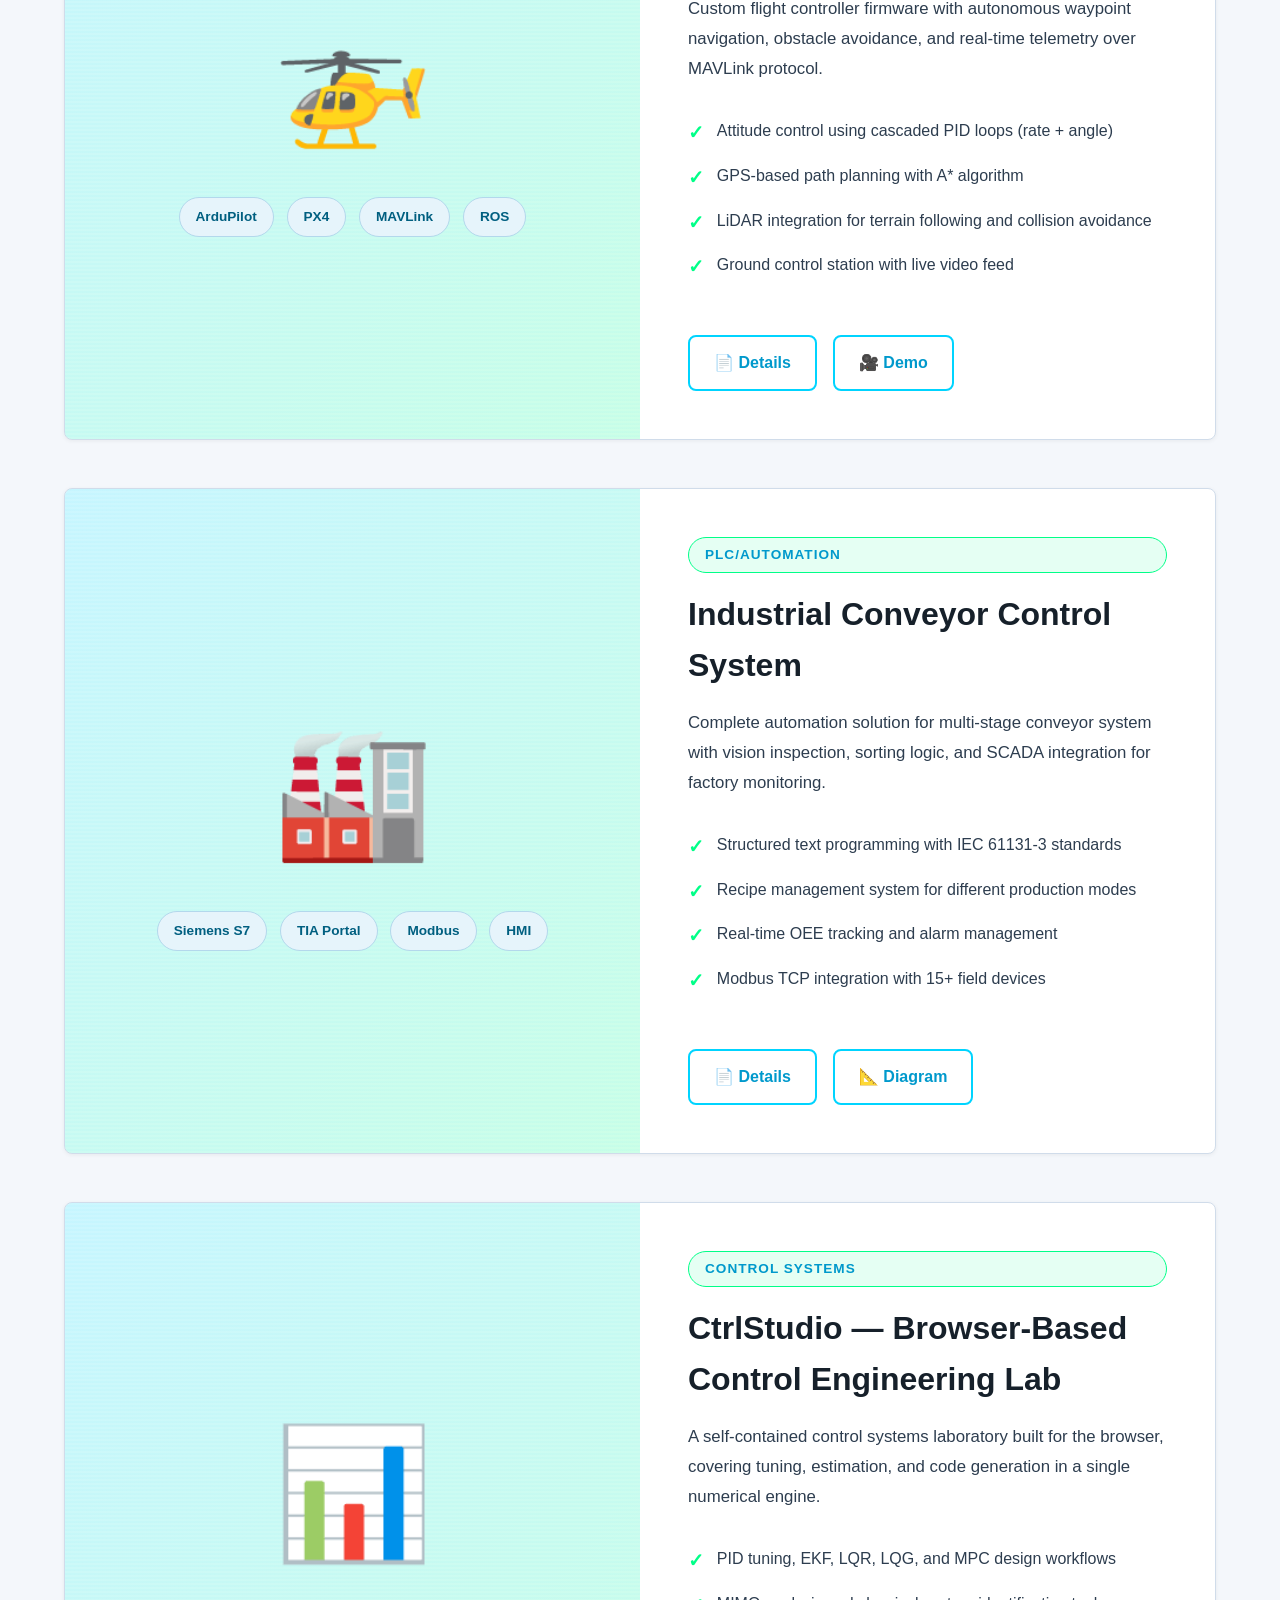
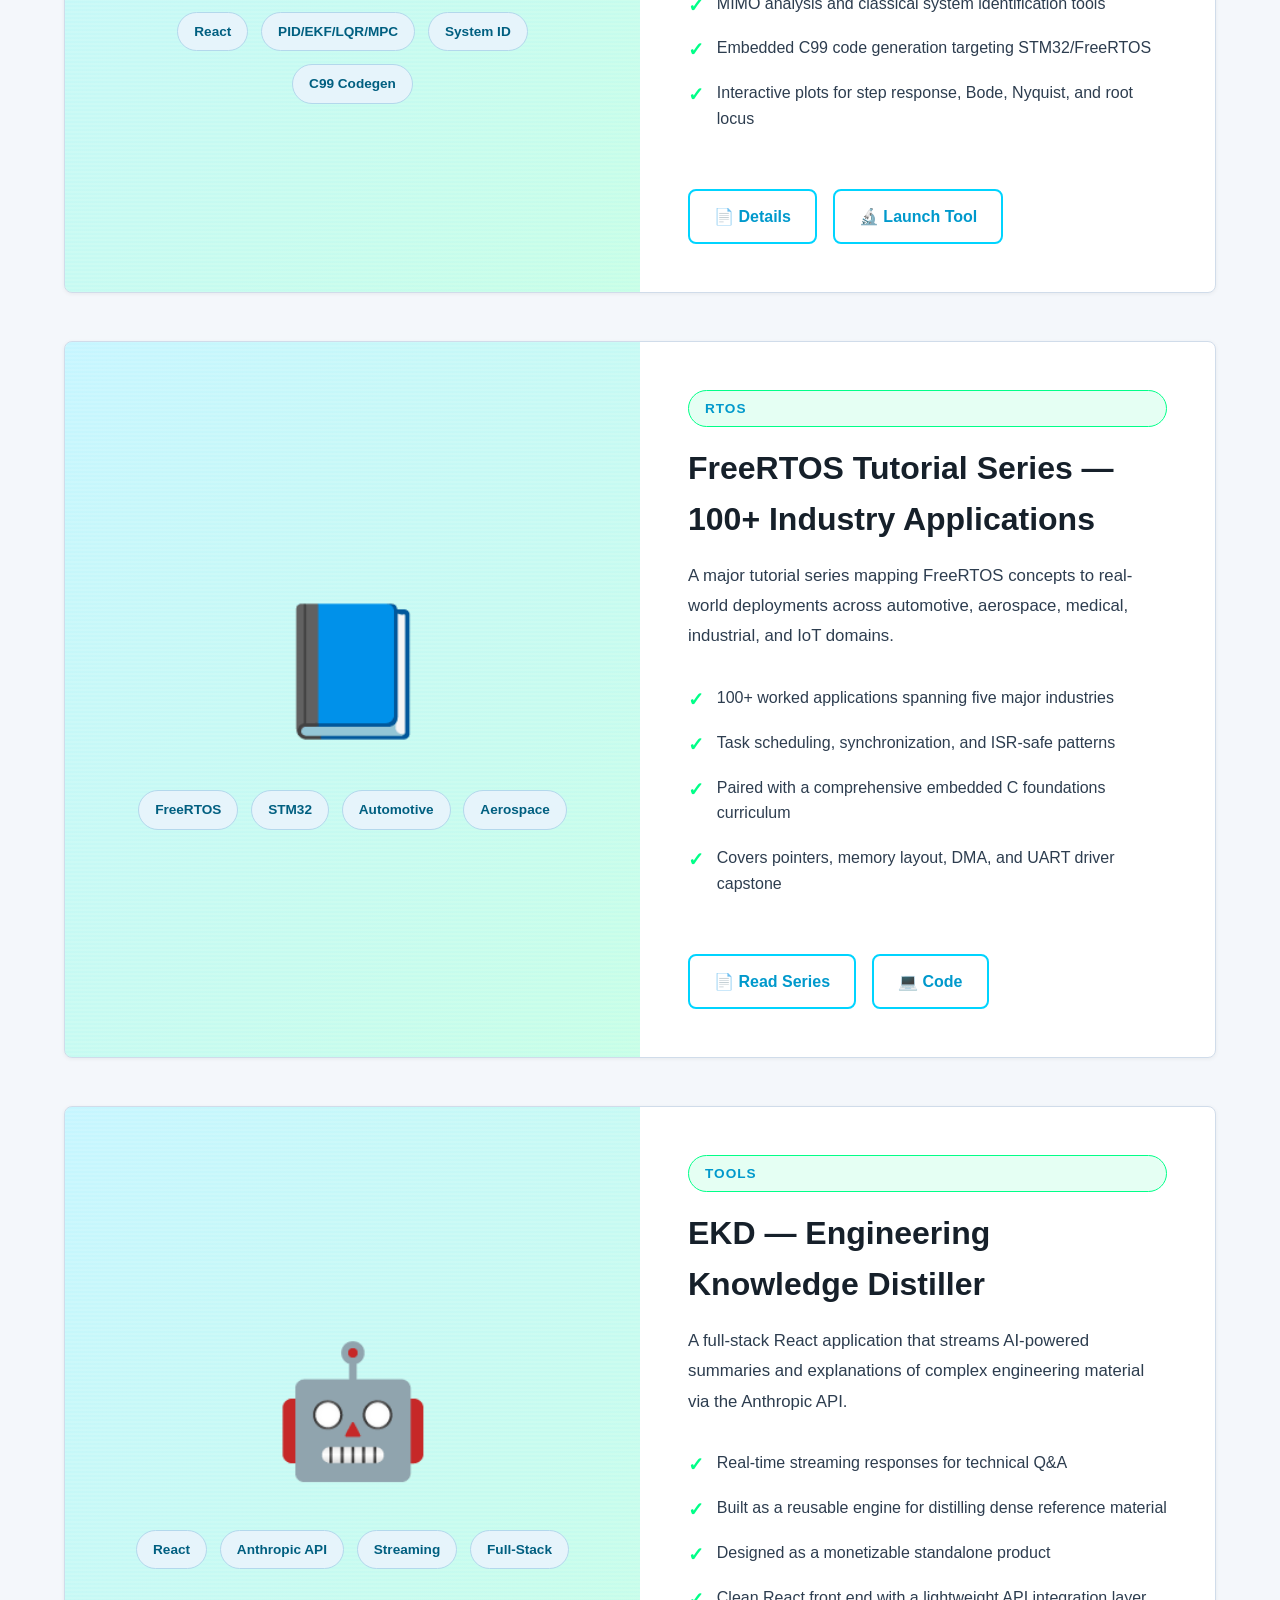
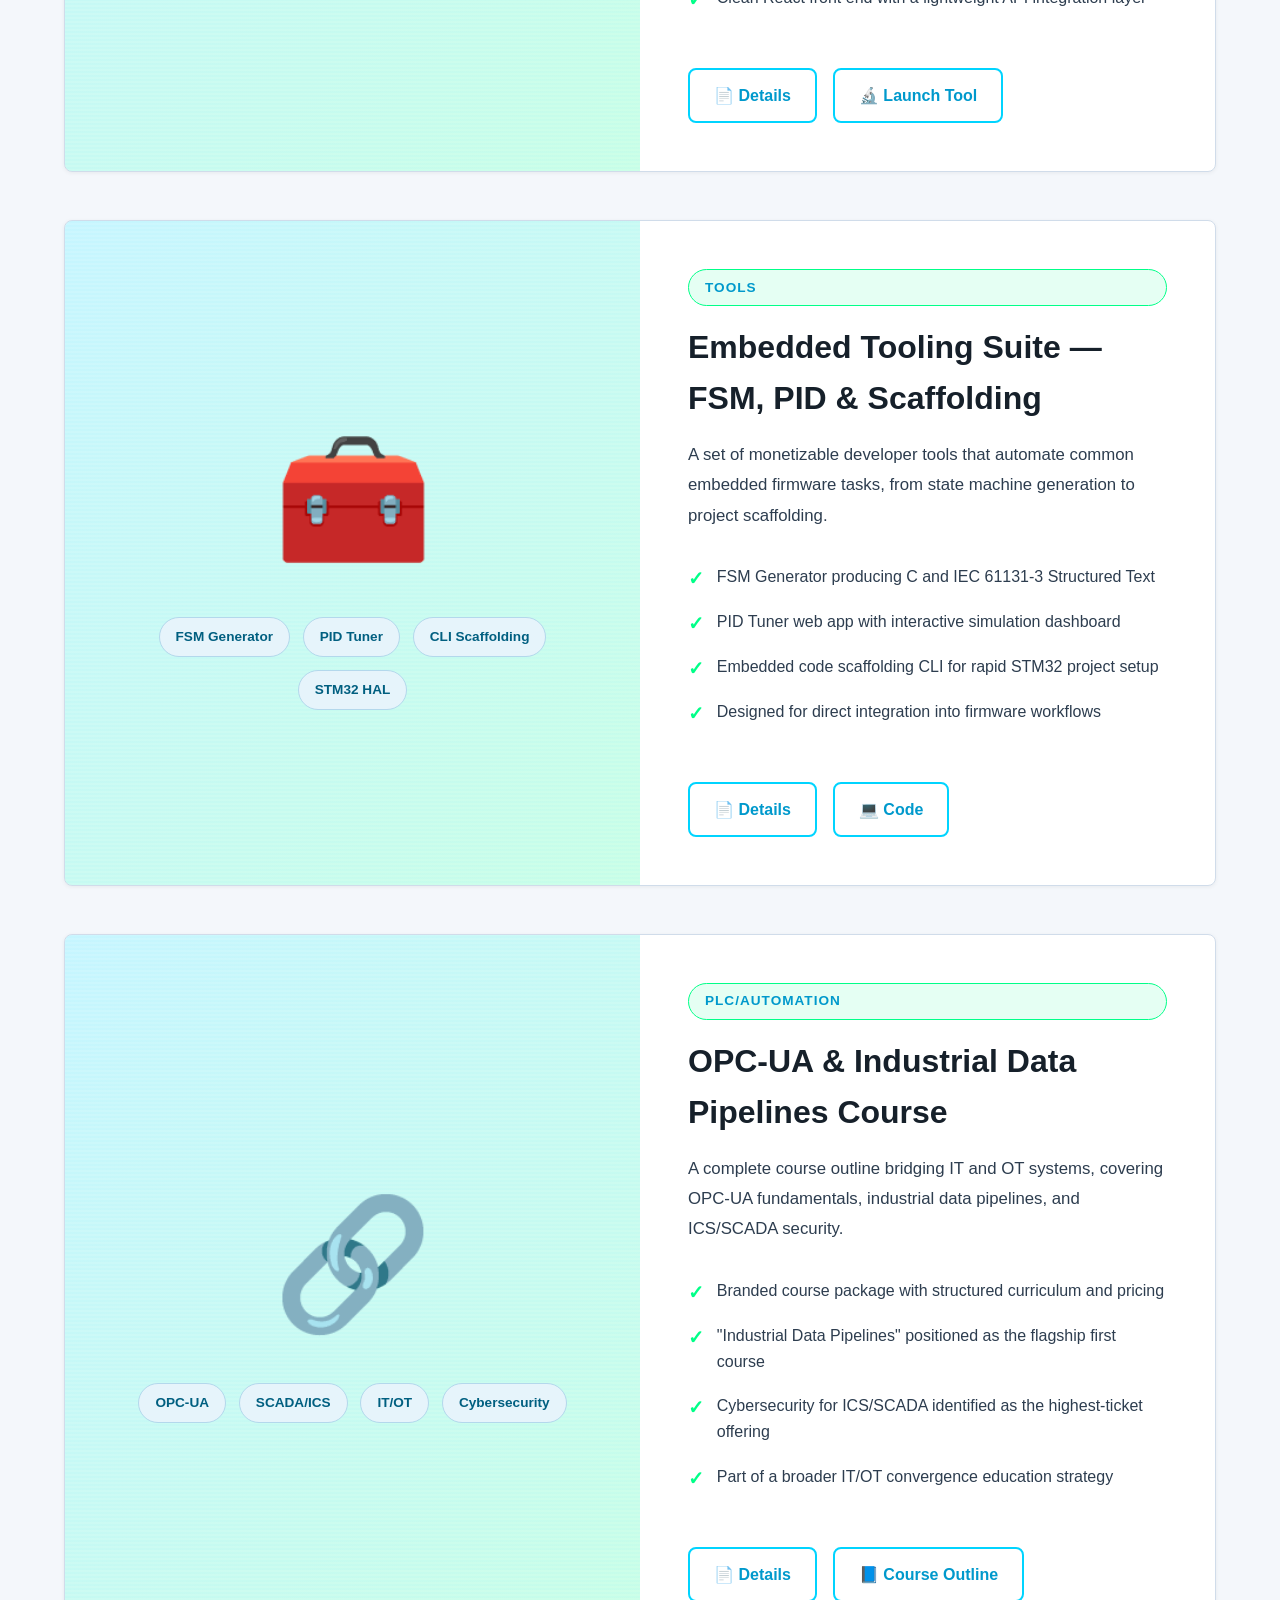
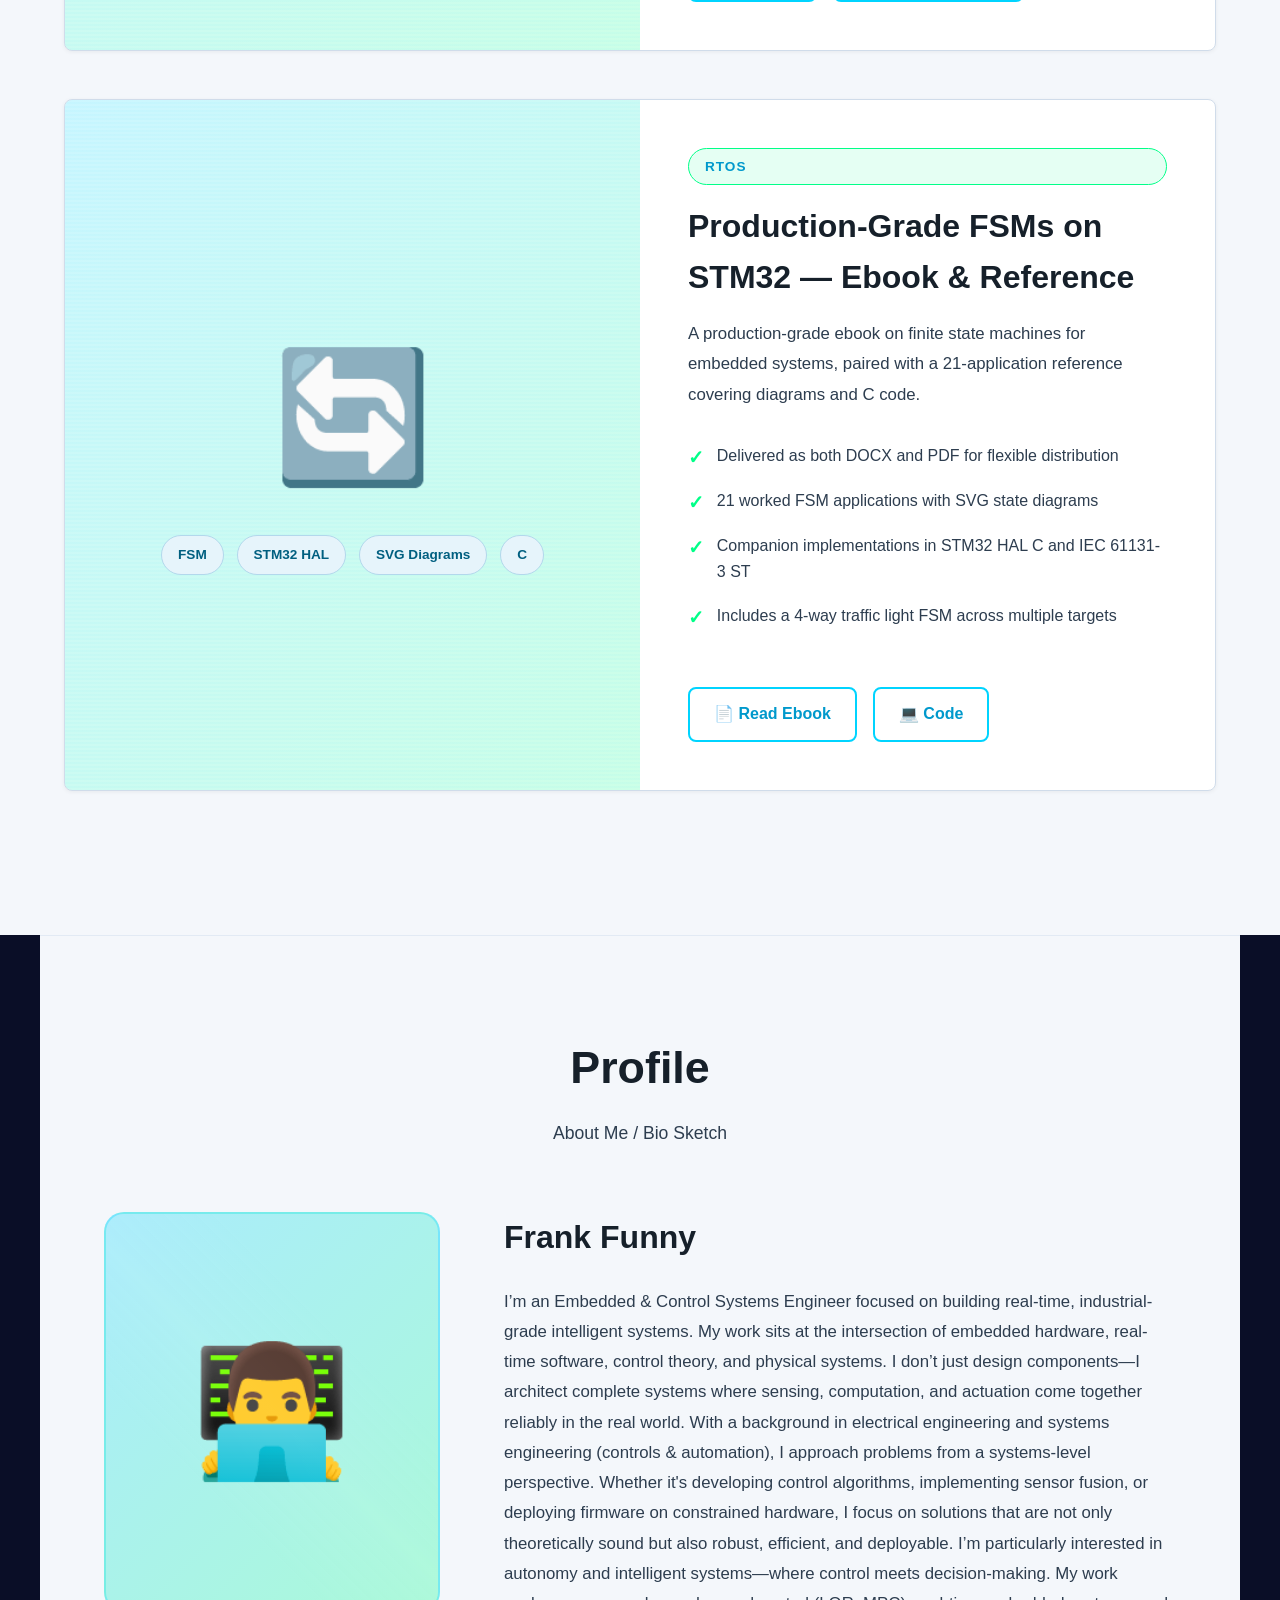
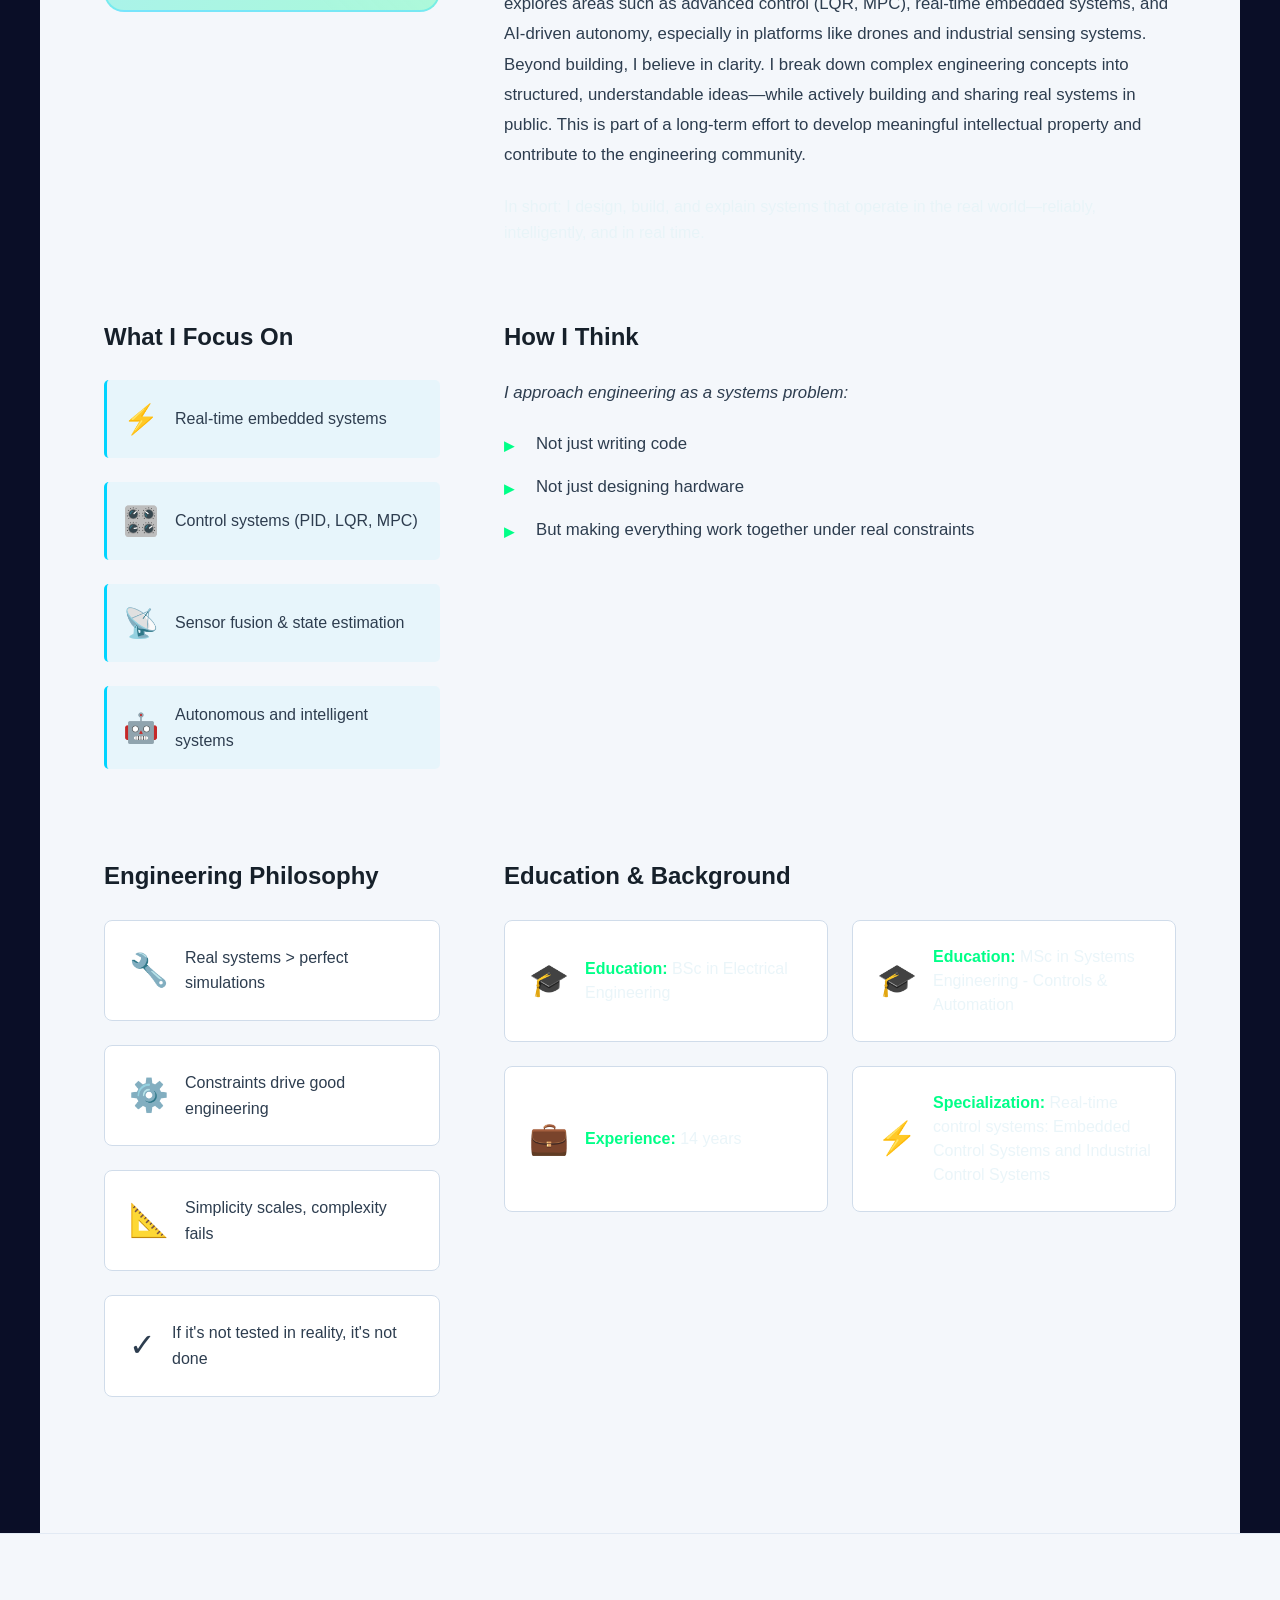
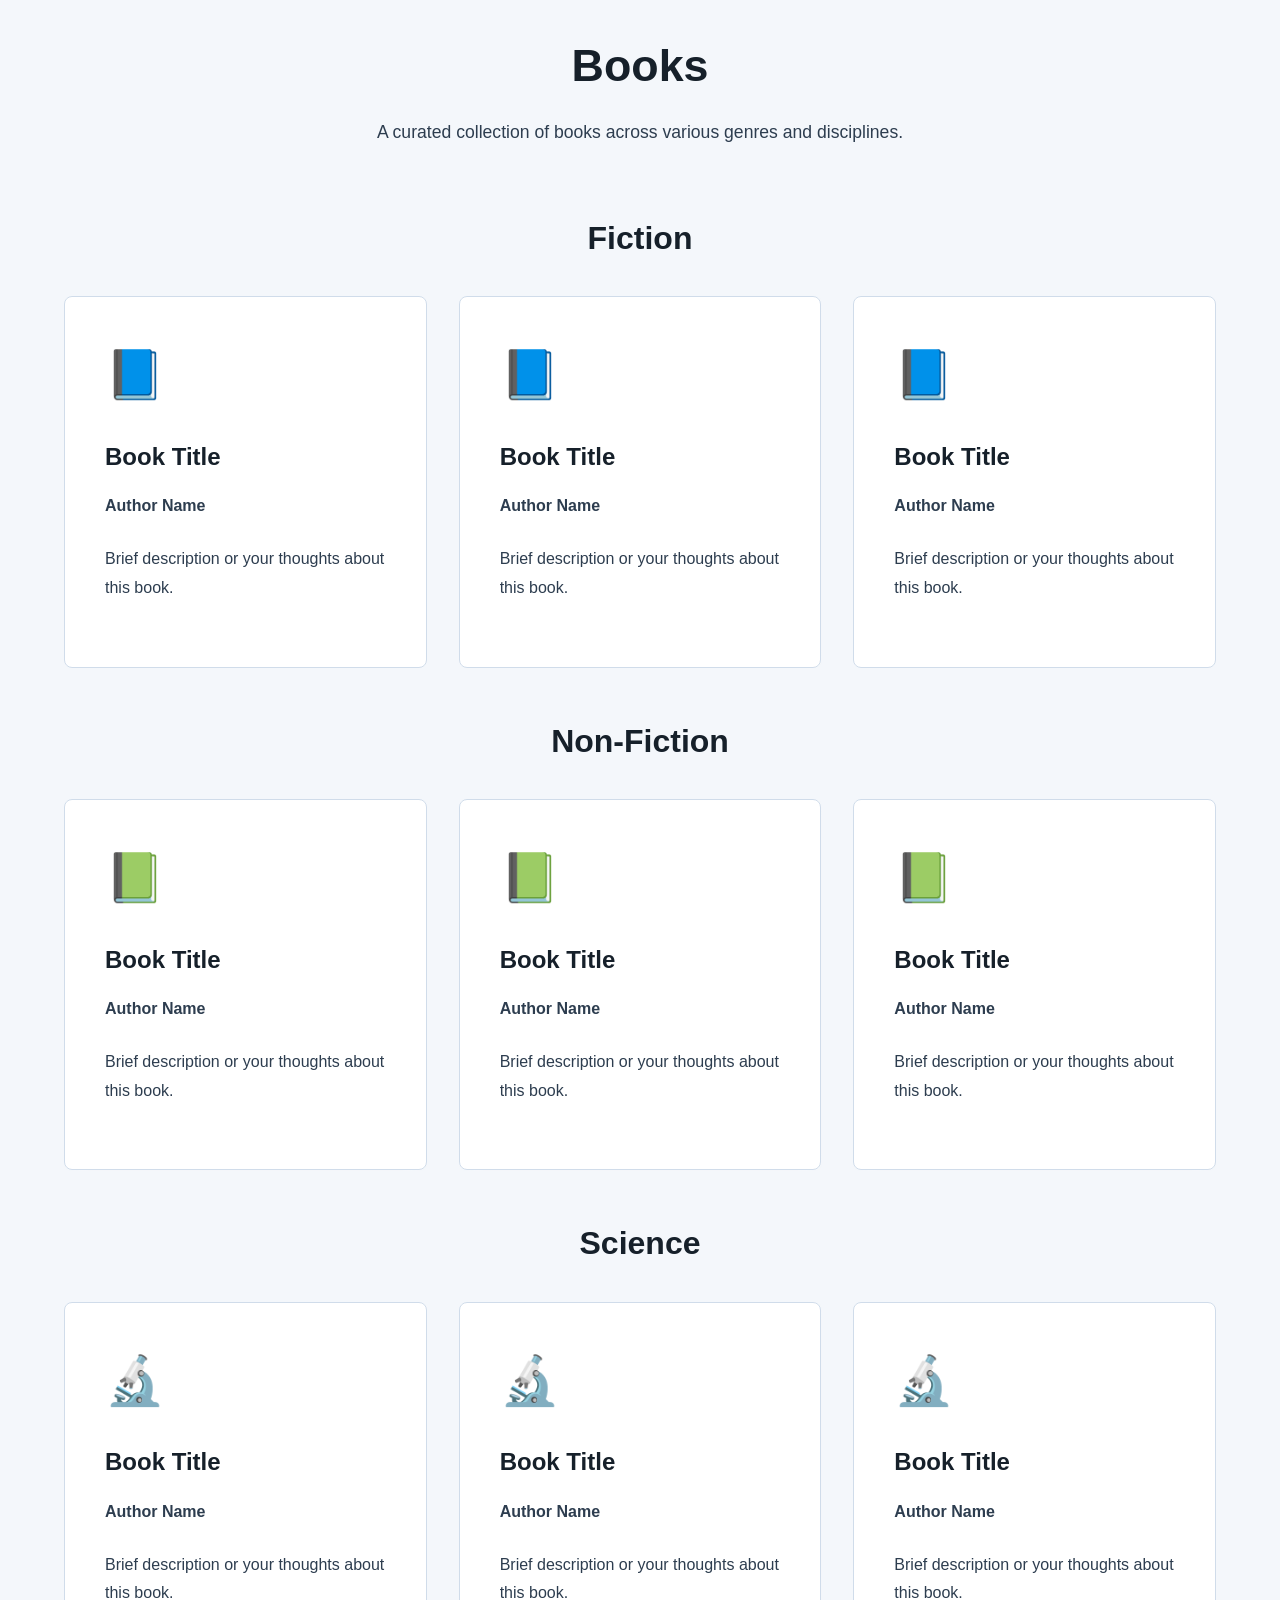
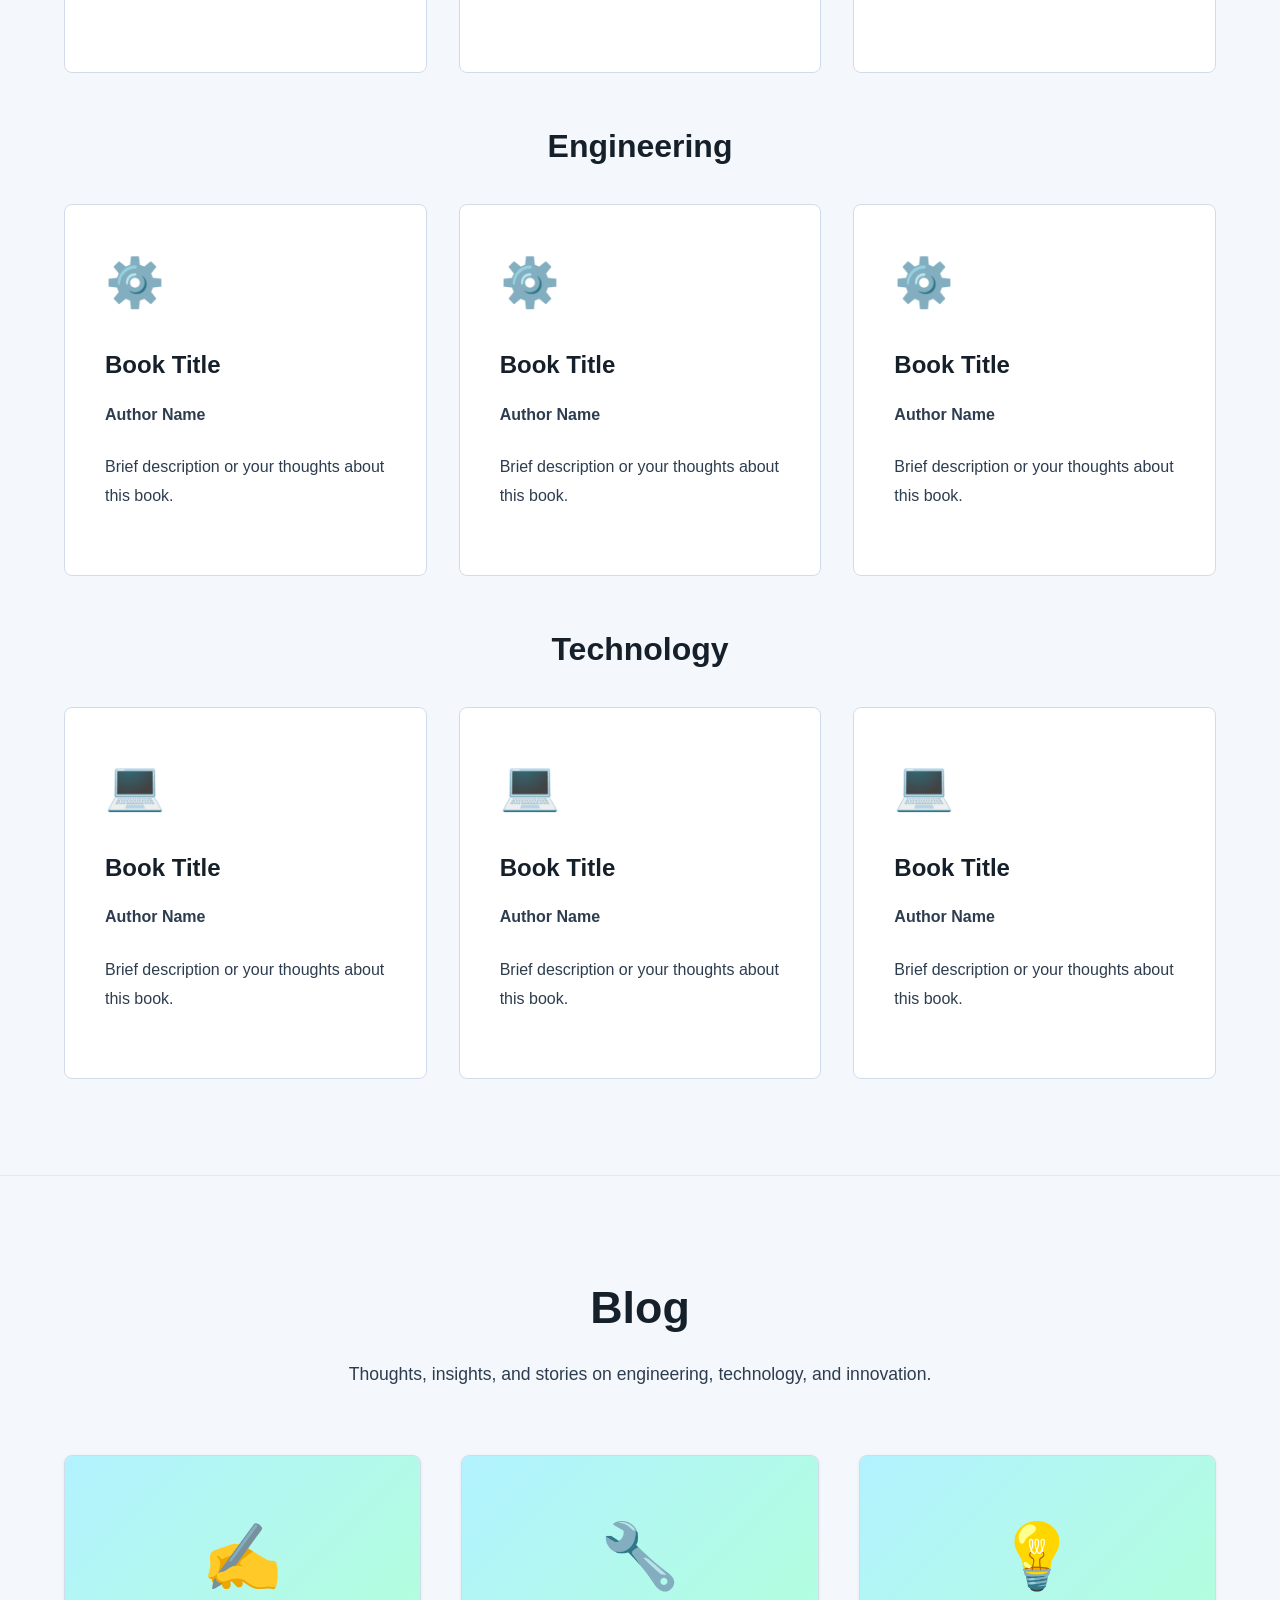
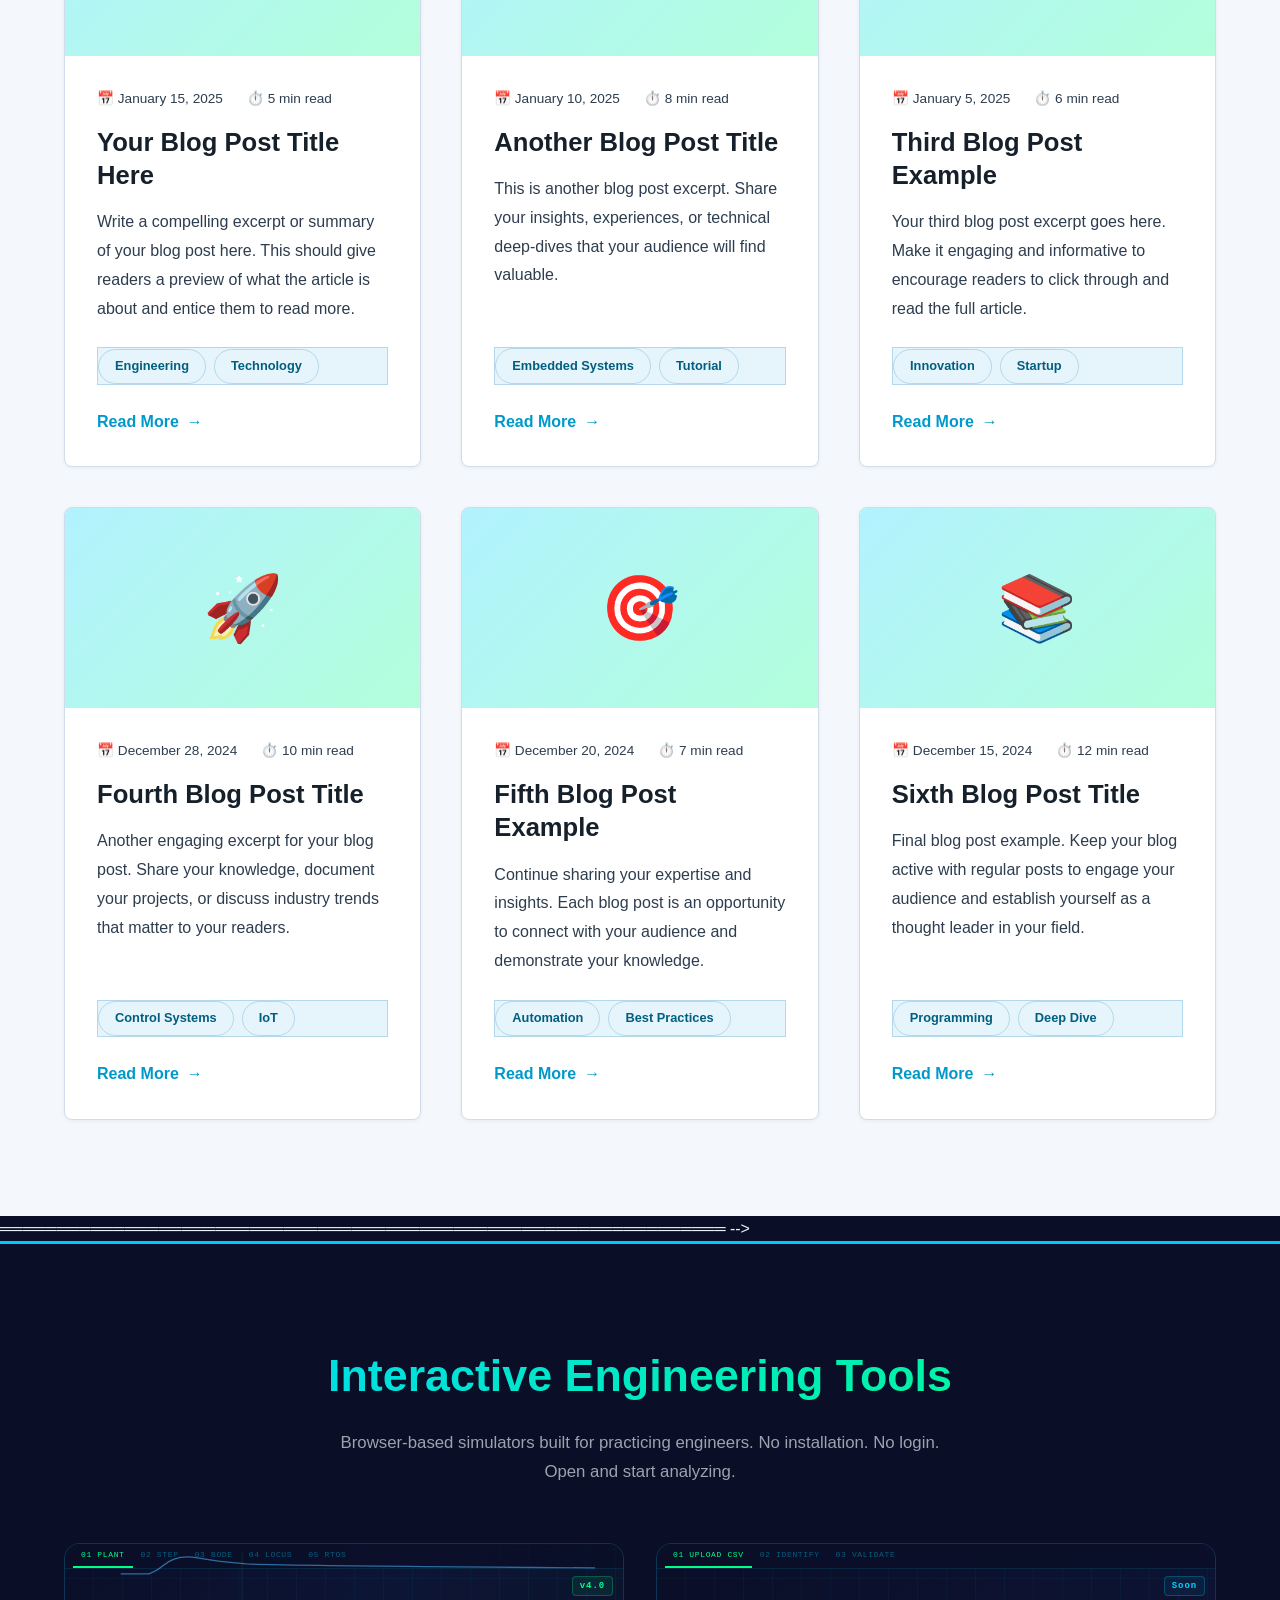
==== commit 541e8ed1: "Updated hero" ====
--- a/index.html
+++ b/index.html
@@ -238,7 +238,6 @@
             <p class="text-xl font-bold bg-gradient-to-r from-cyan-400 to-emerald-400 bg-clip-text text-transparent">
               Practical Systems Engineering For Real Products
             </p>
-
 
             <!-- <h1>Building Intelligent <span class="accent">Control Systems</span></h1> -->
             <!-- <h2><span class="highlight">Practical</span> <span class="highlight">Systems Engineering</span> <span class="highlight">For Real Products</span> </h2> -->
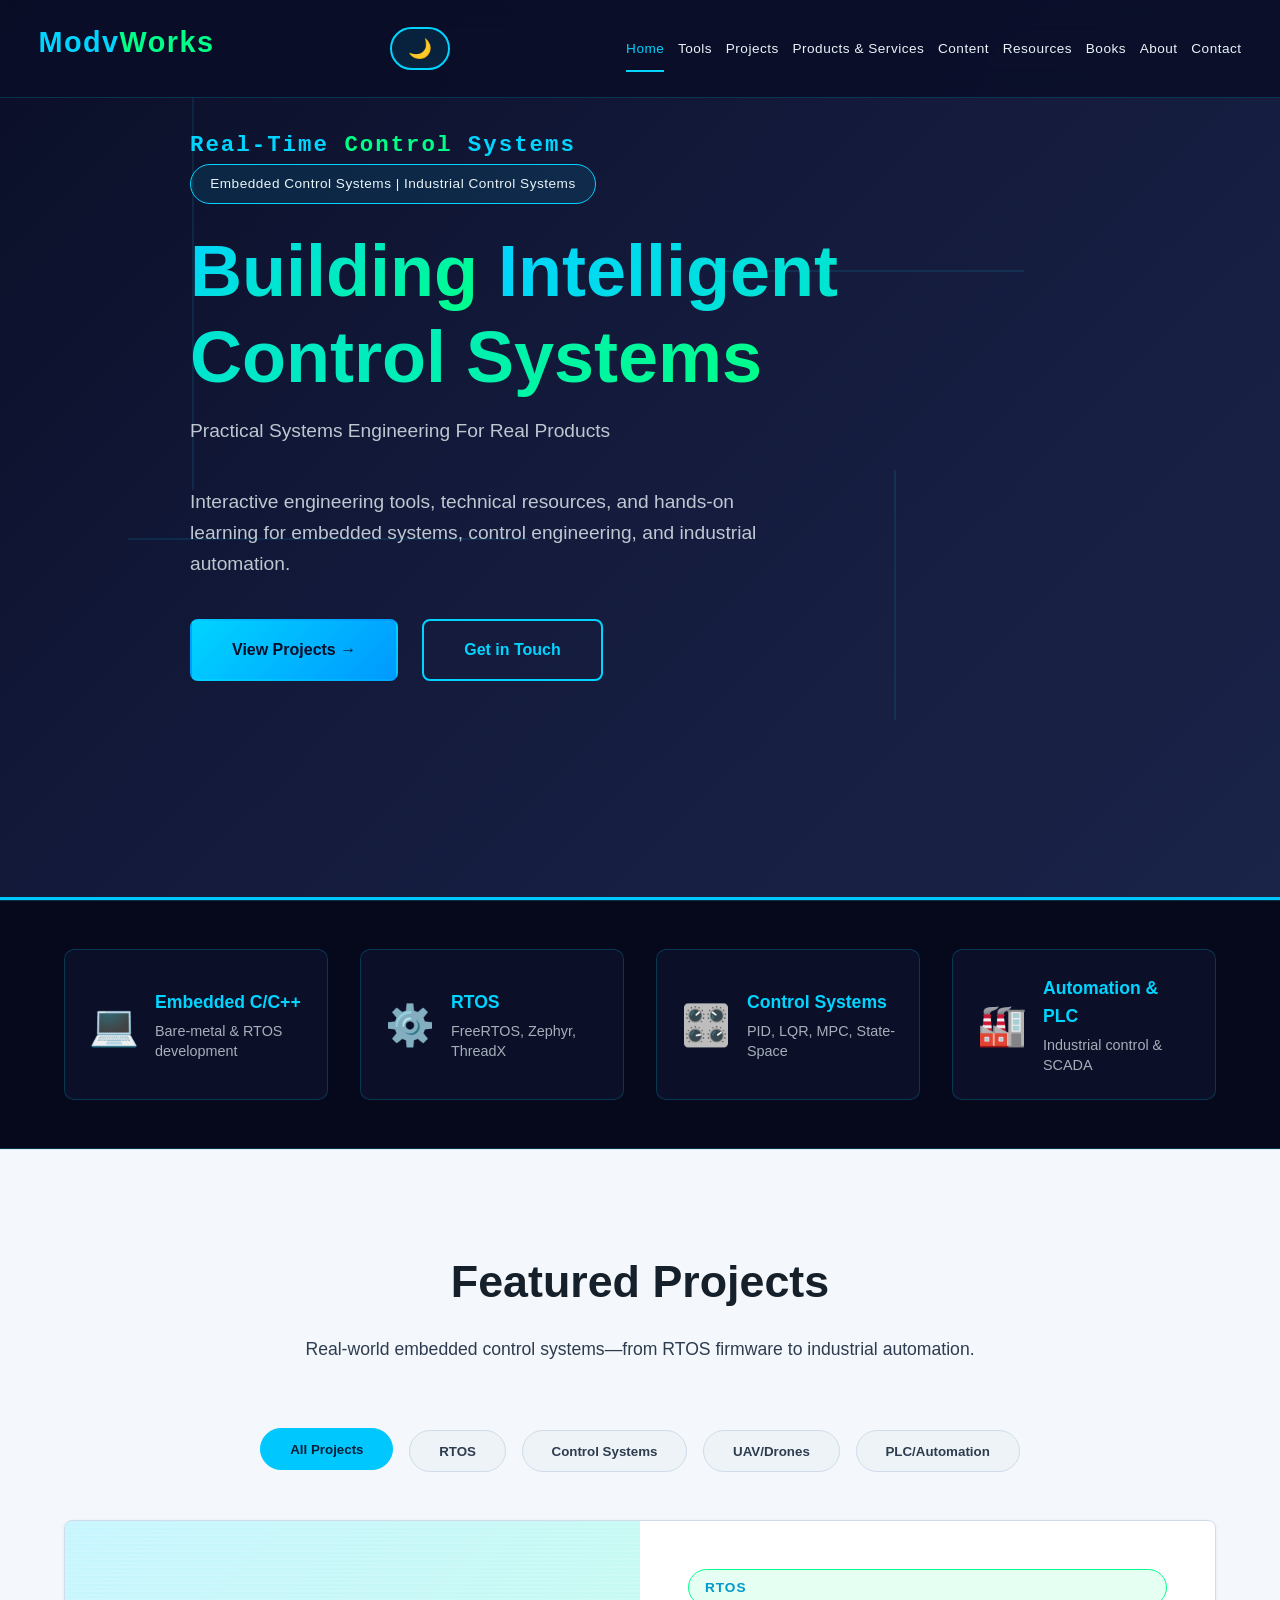
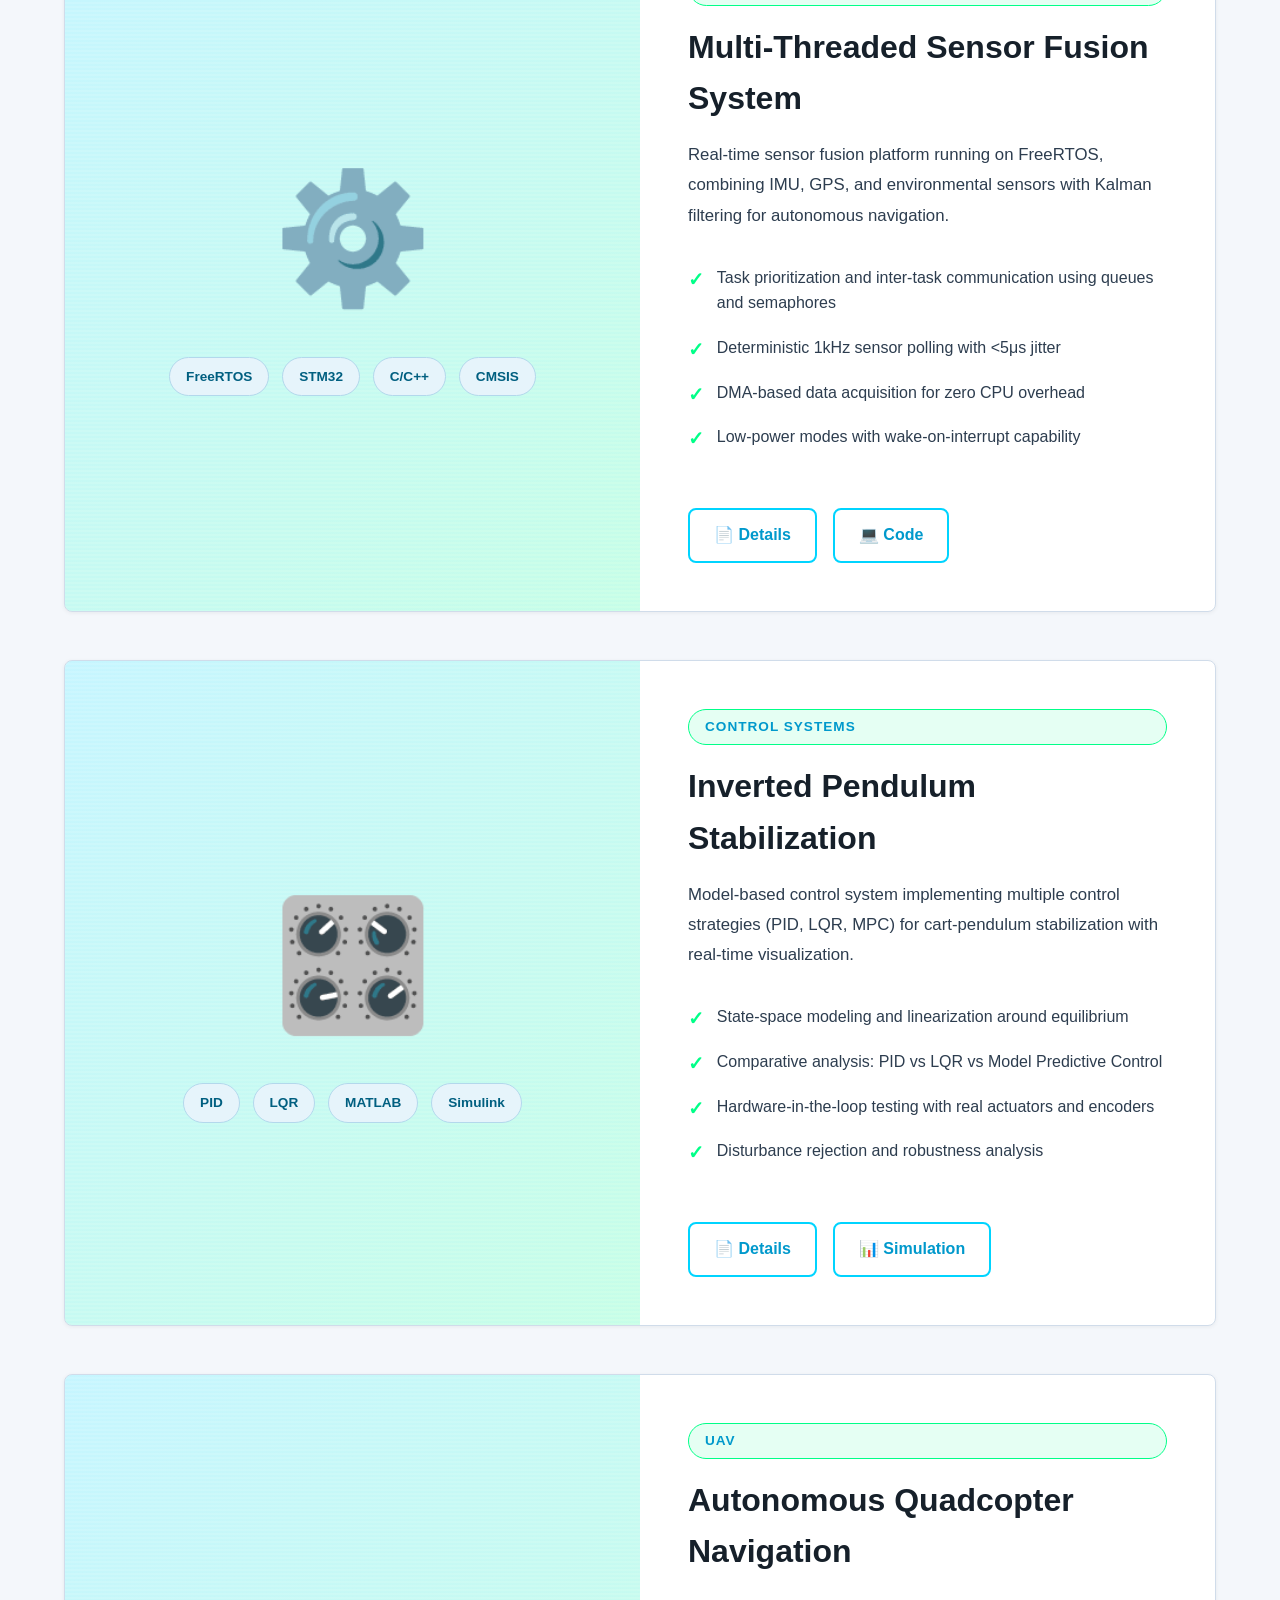
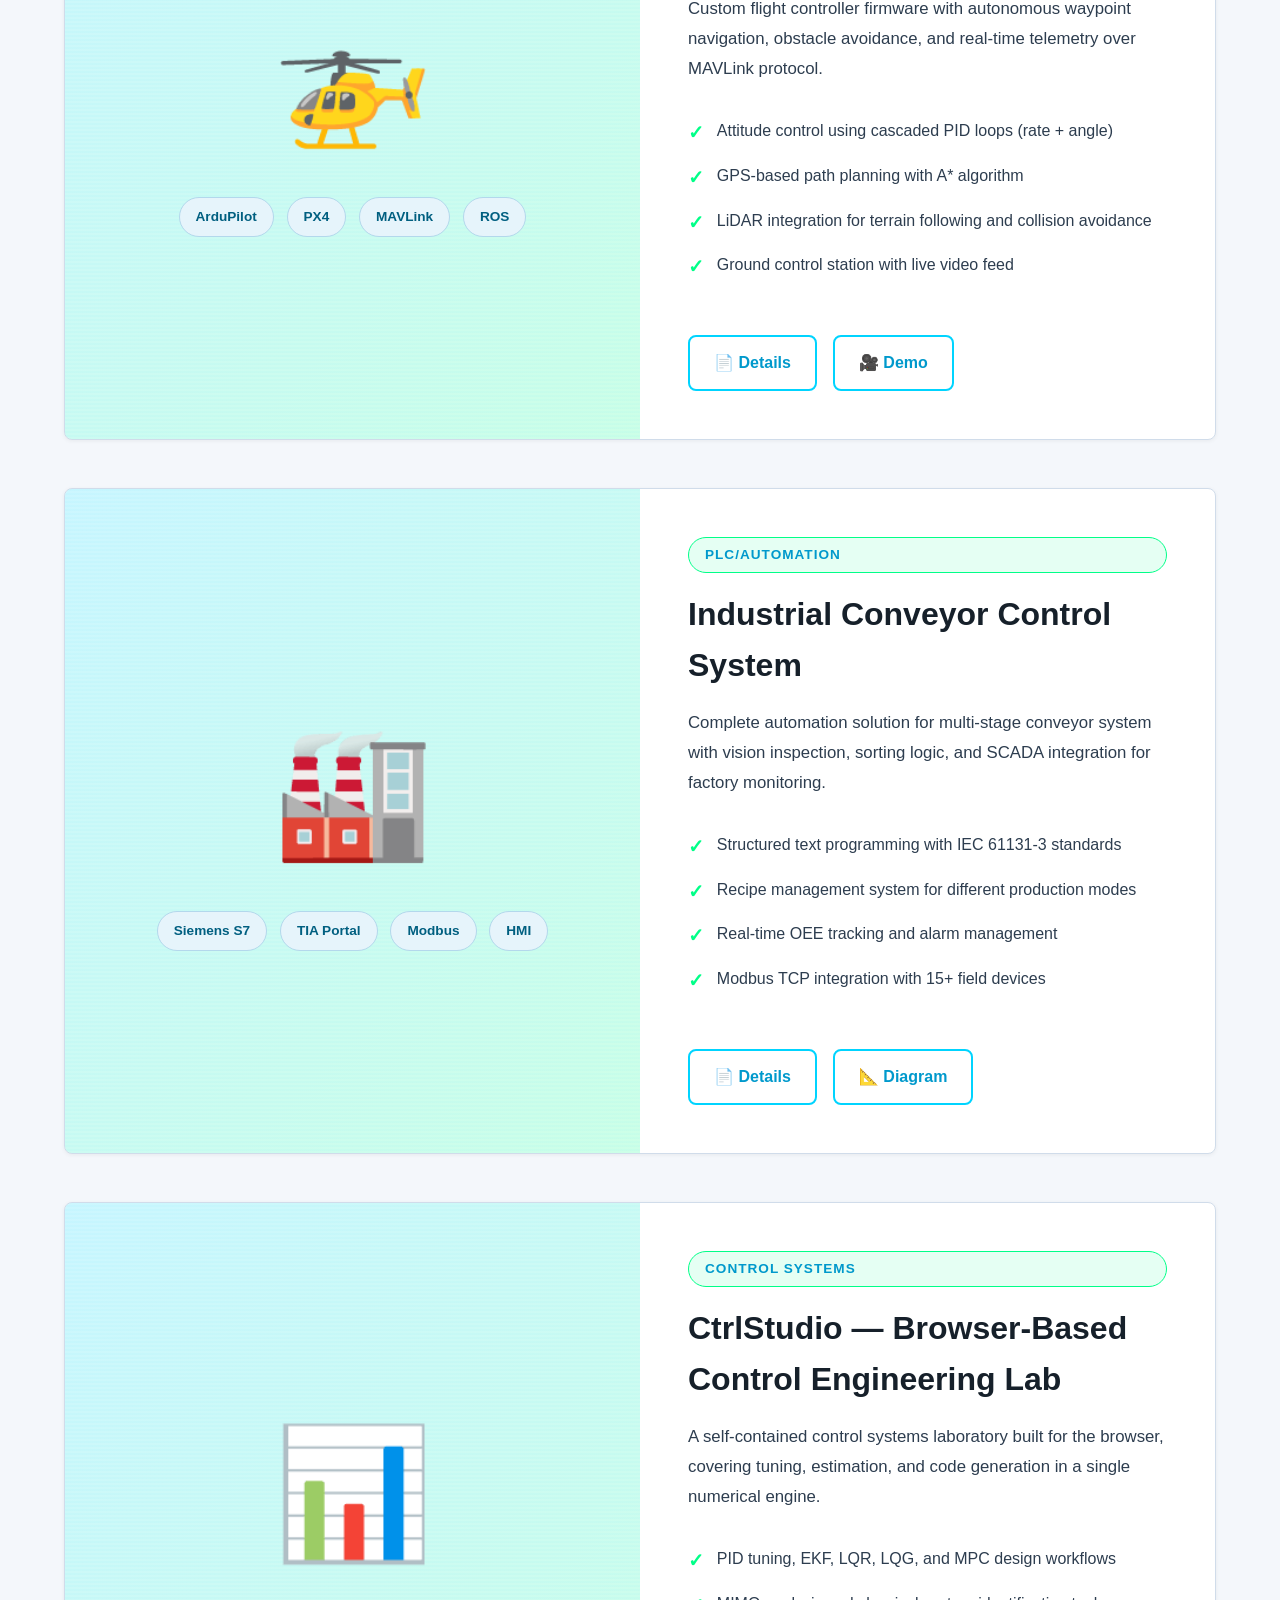
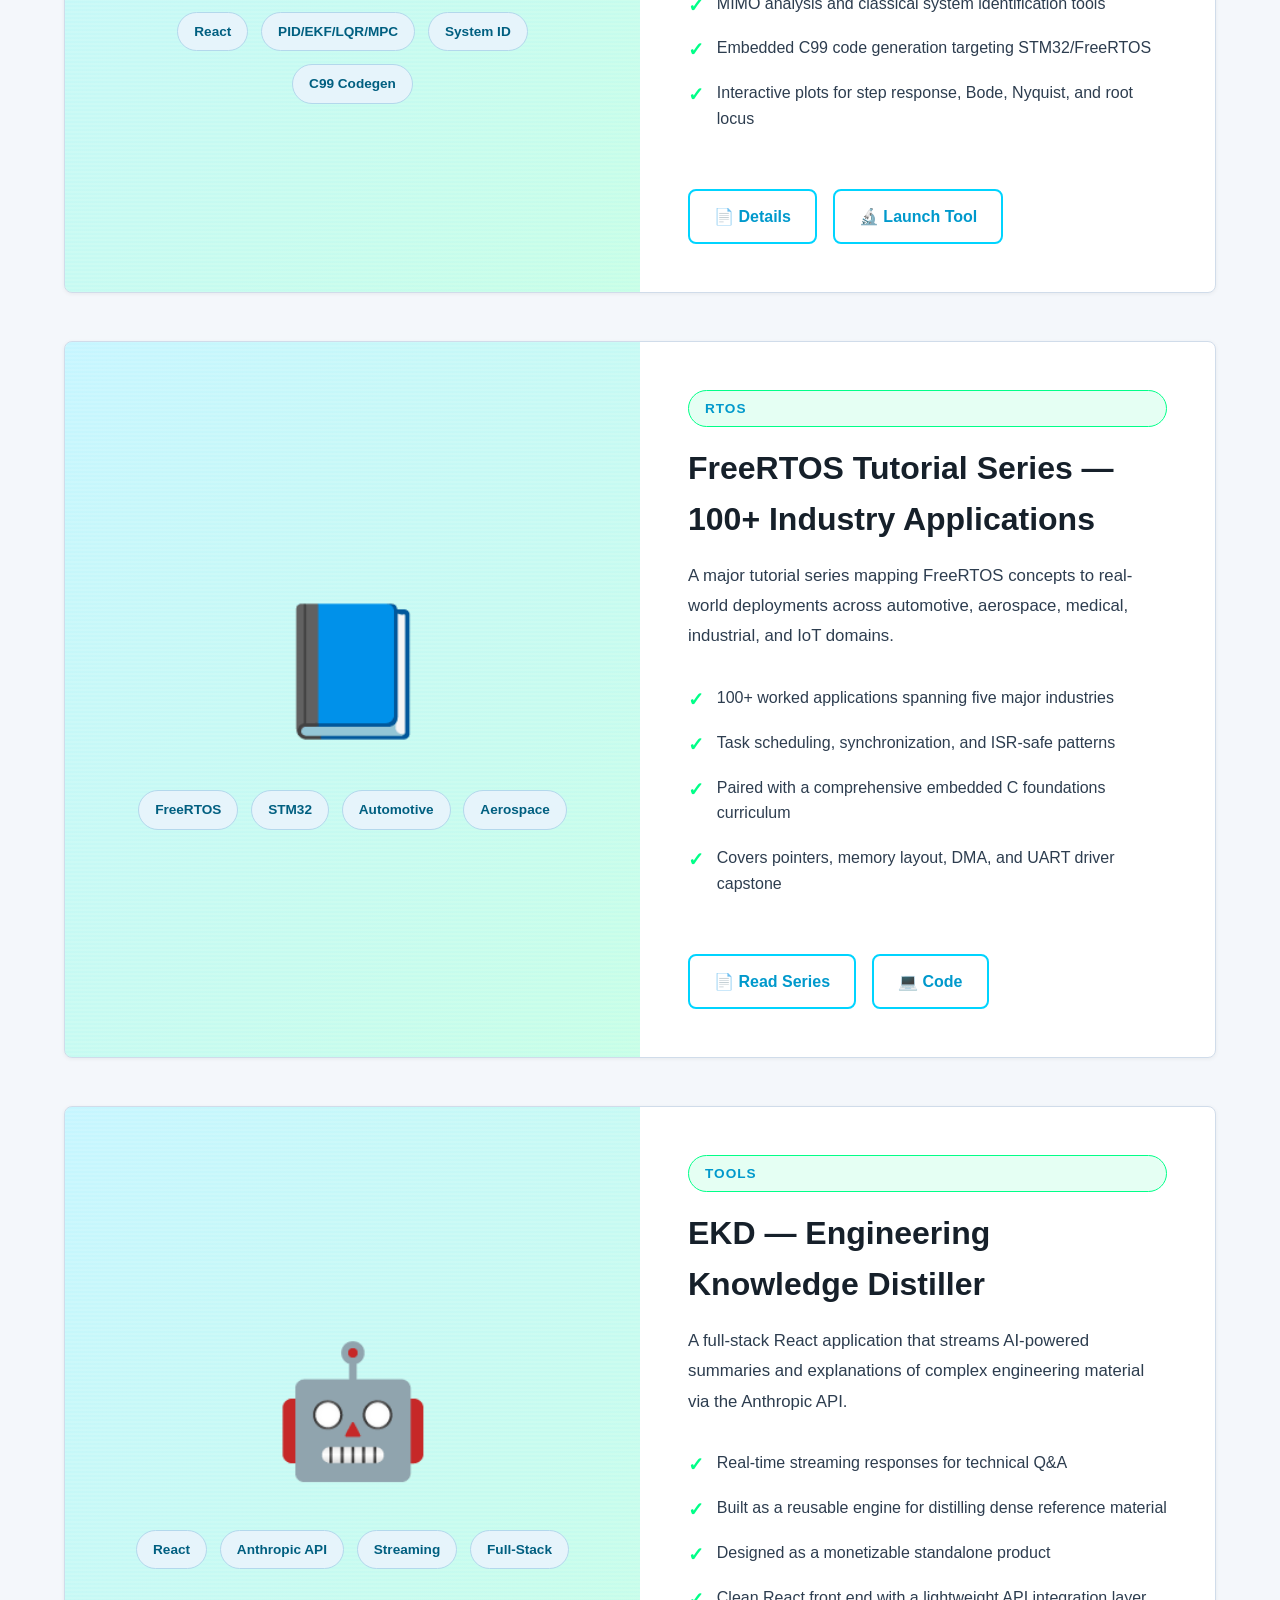
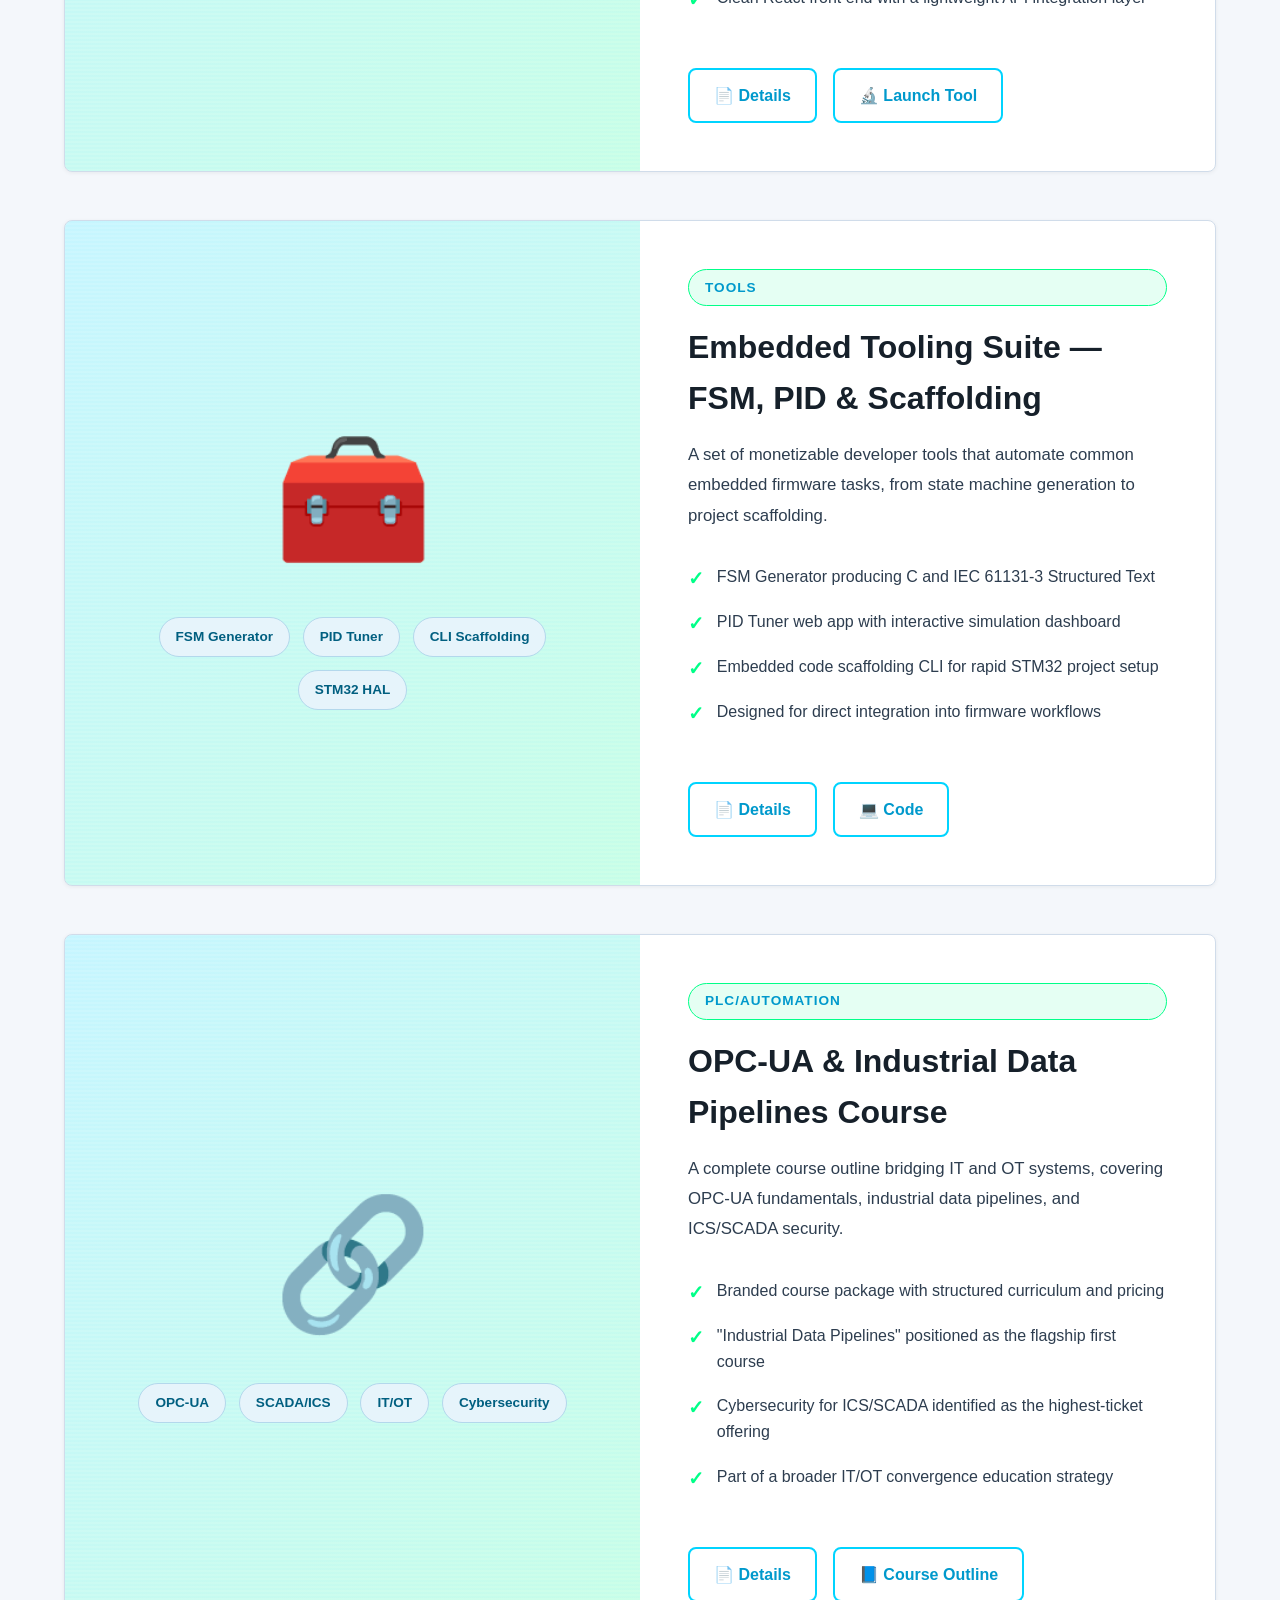
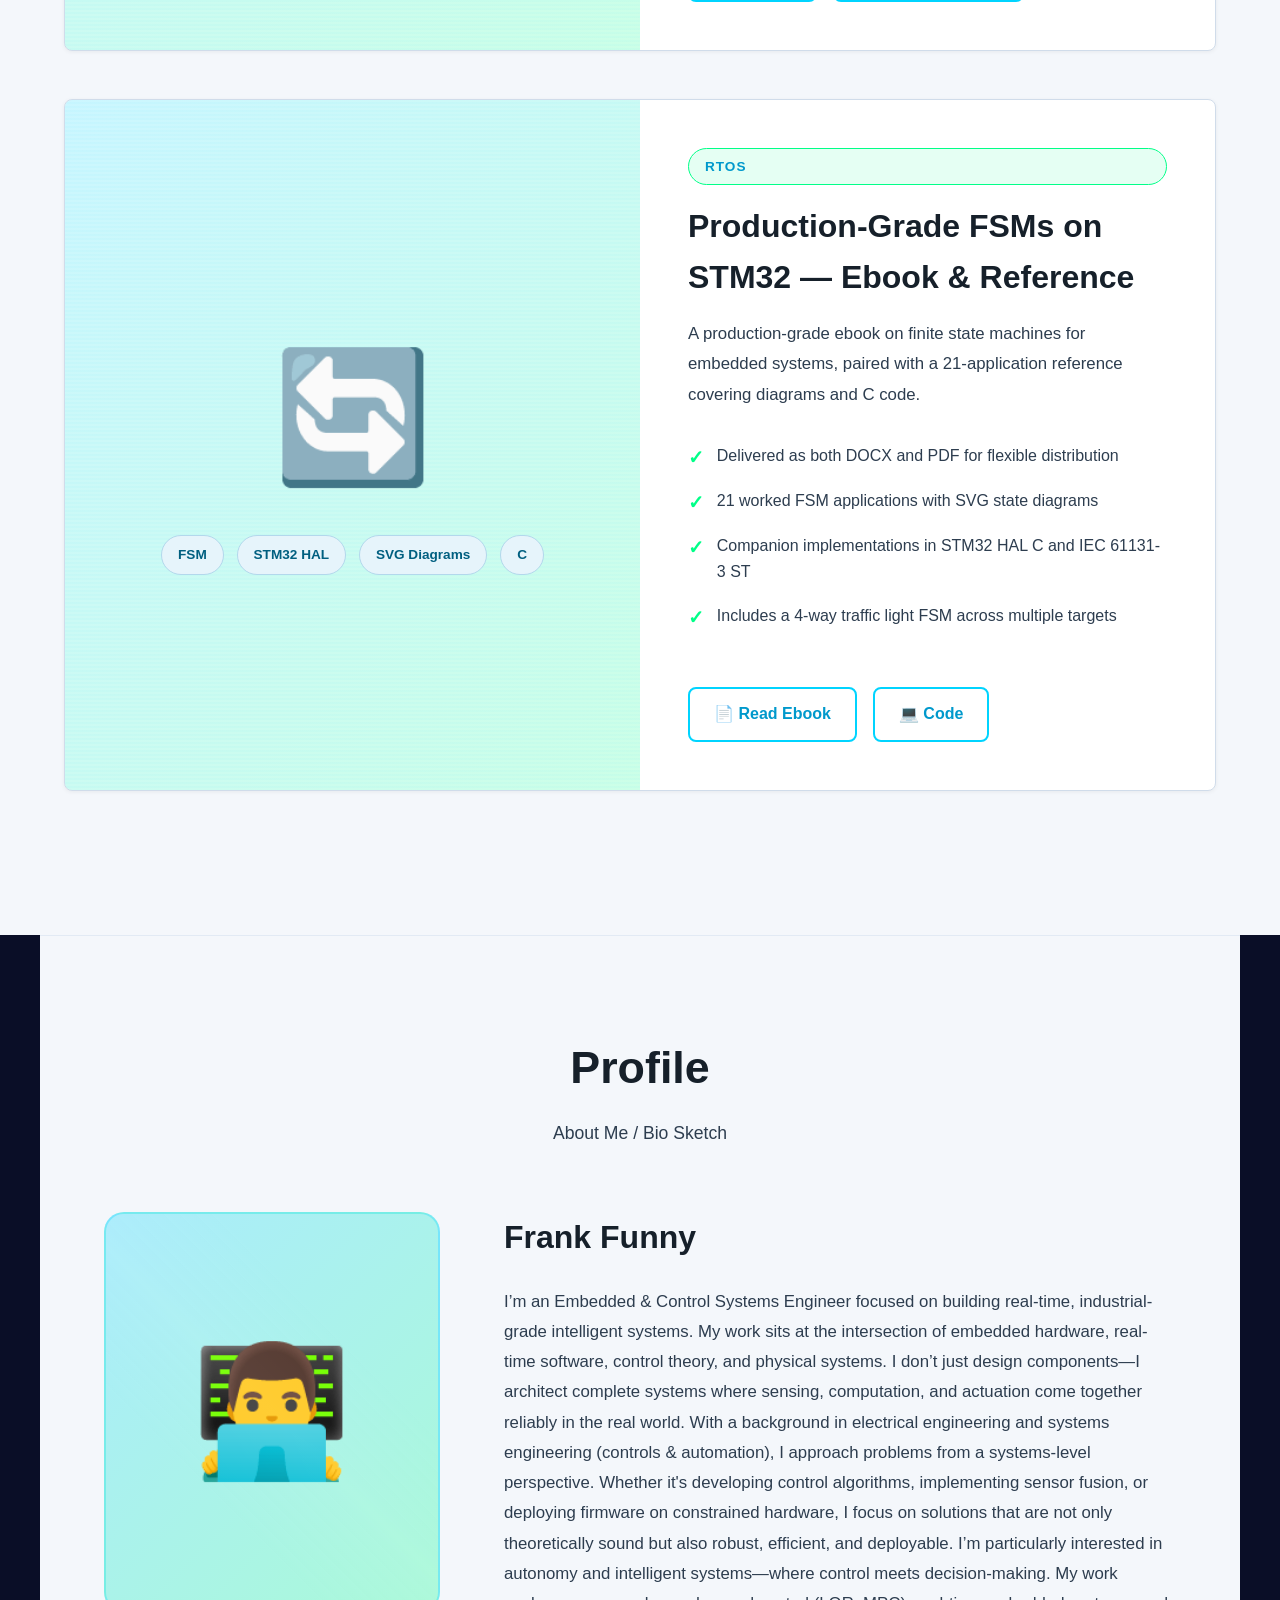
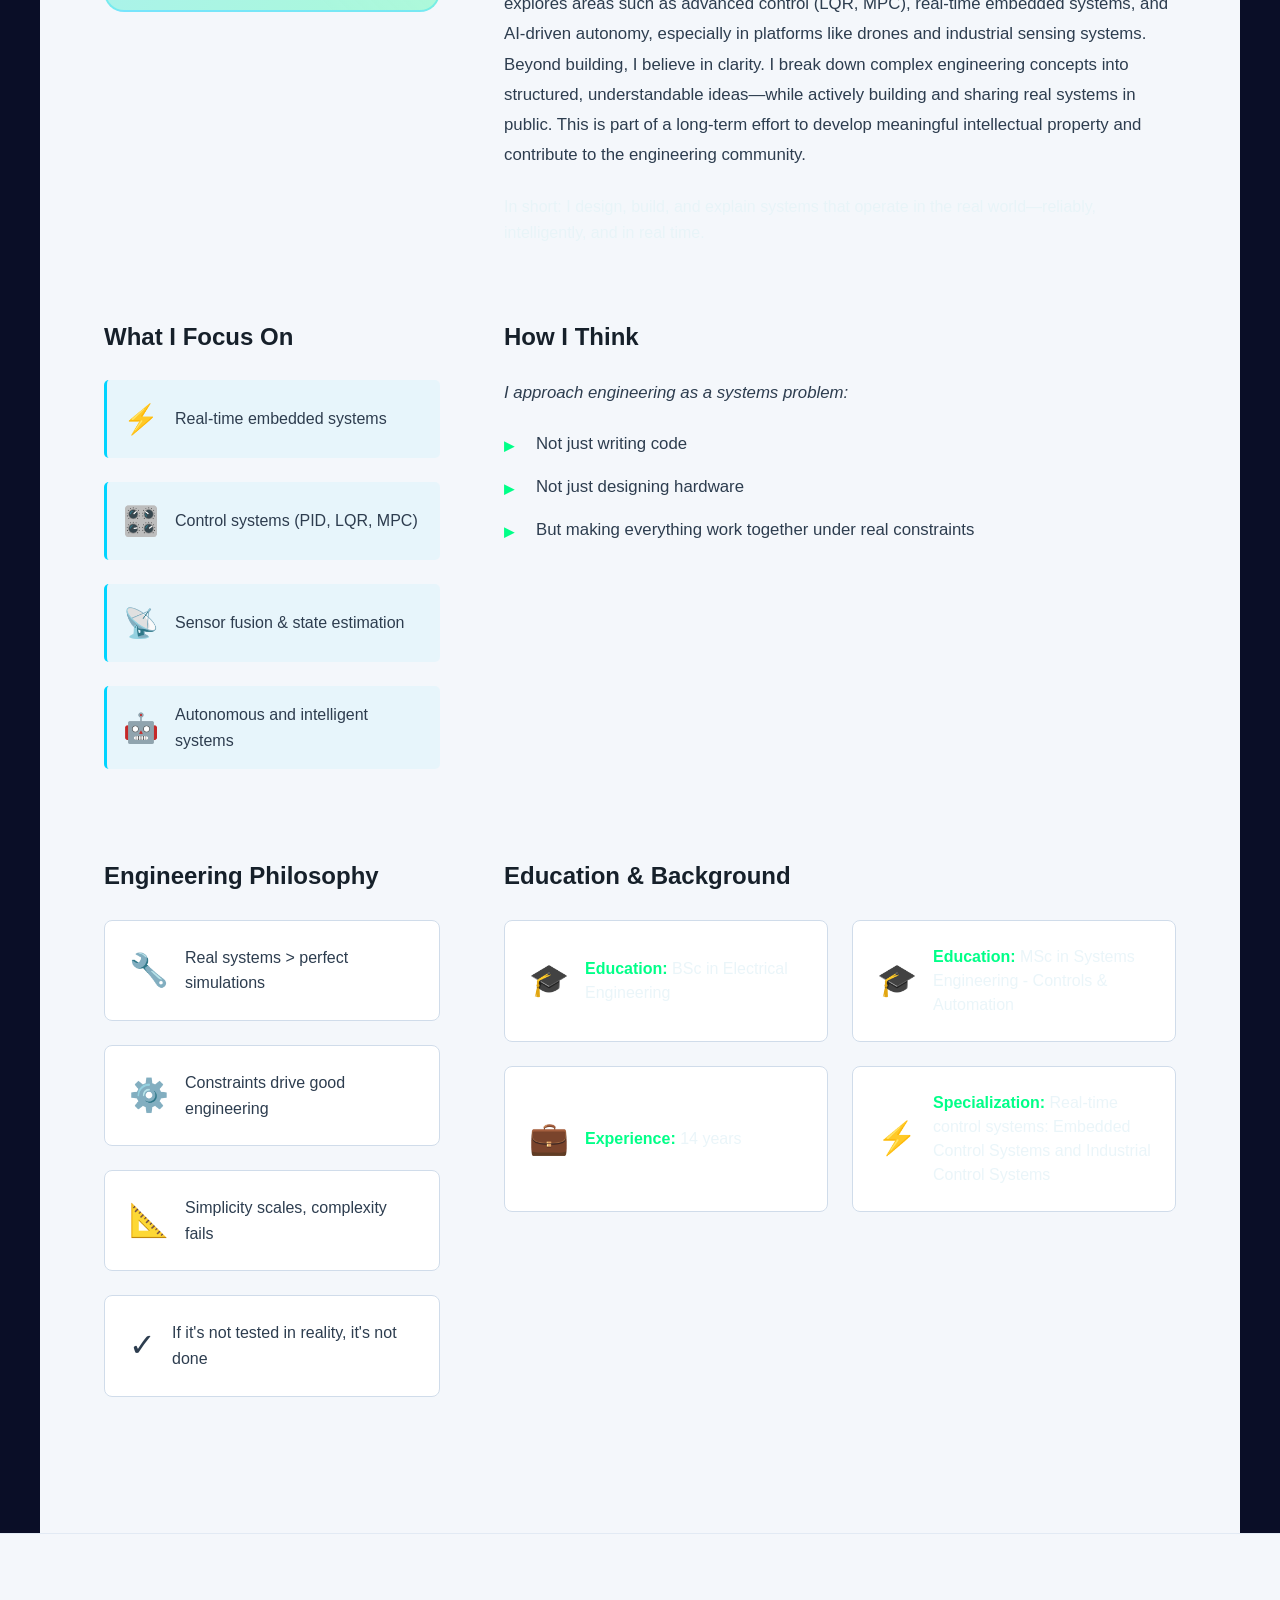
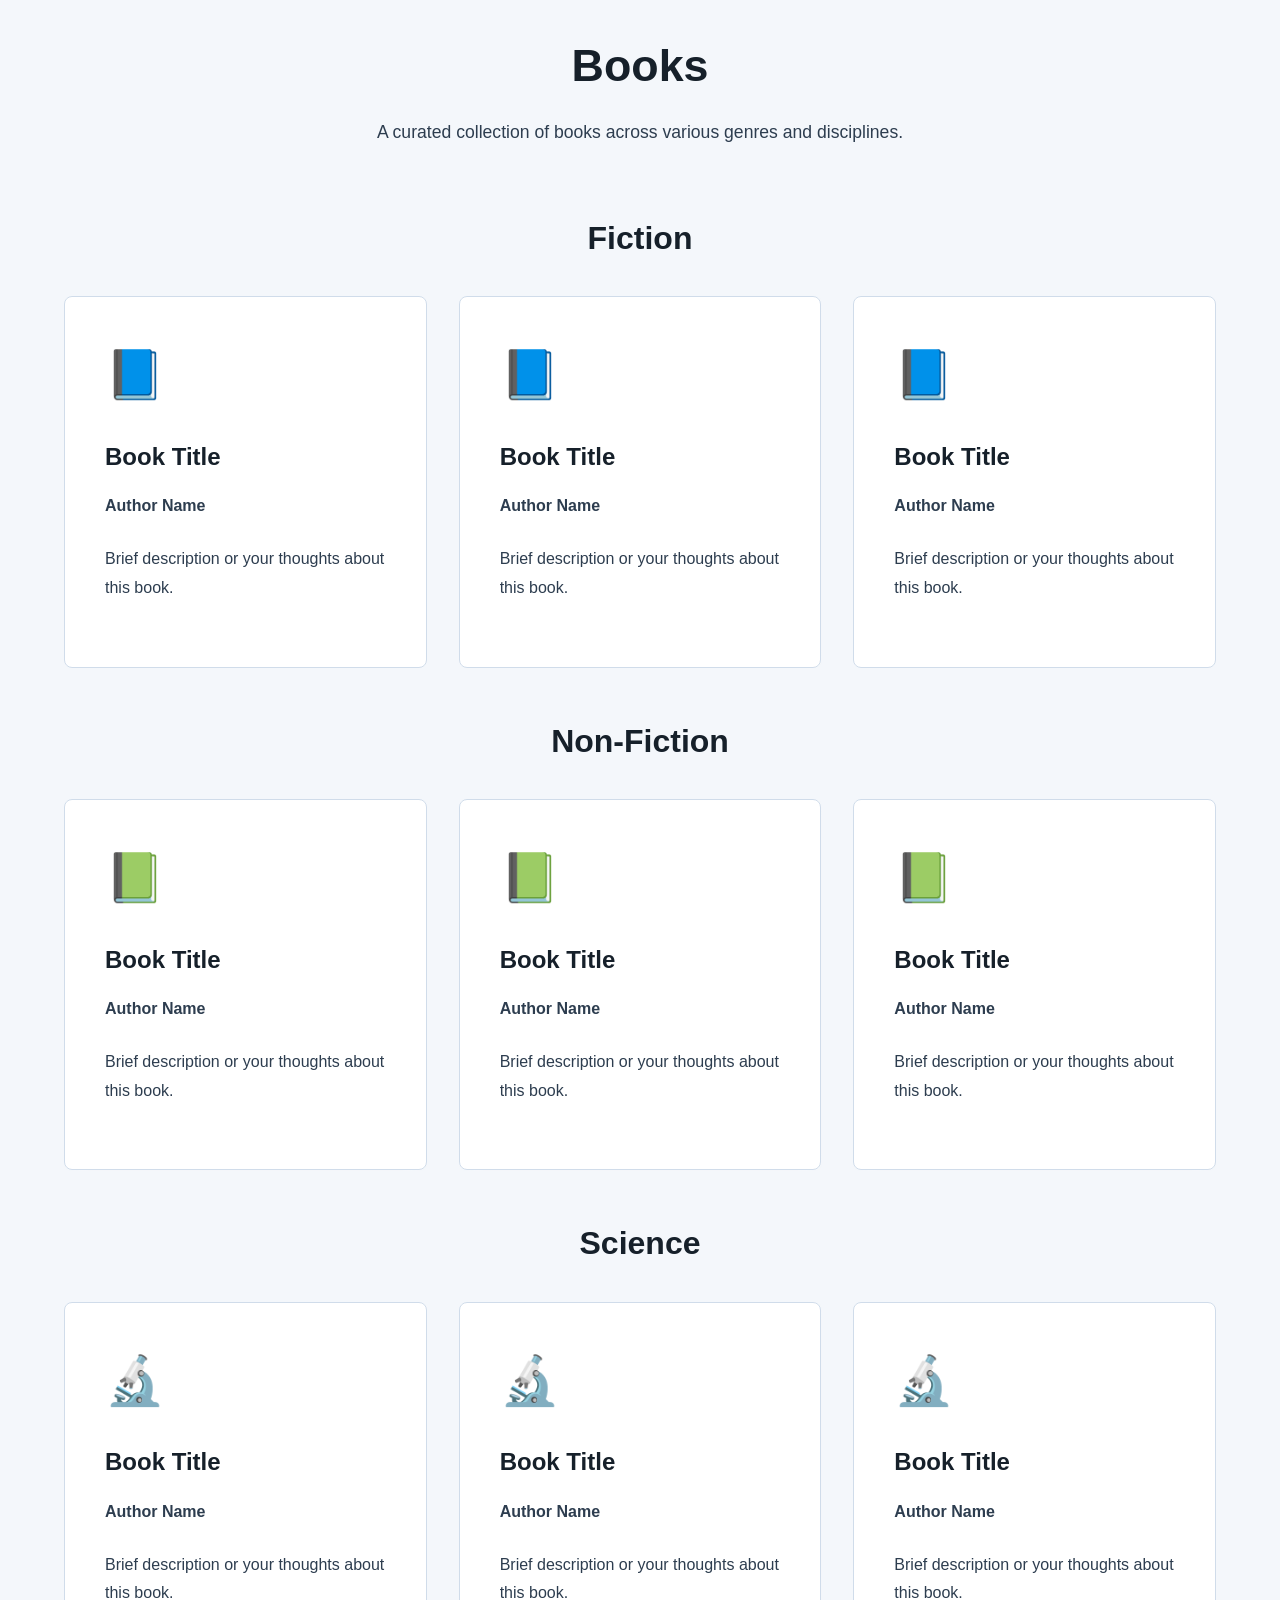
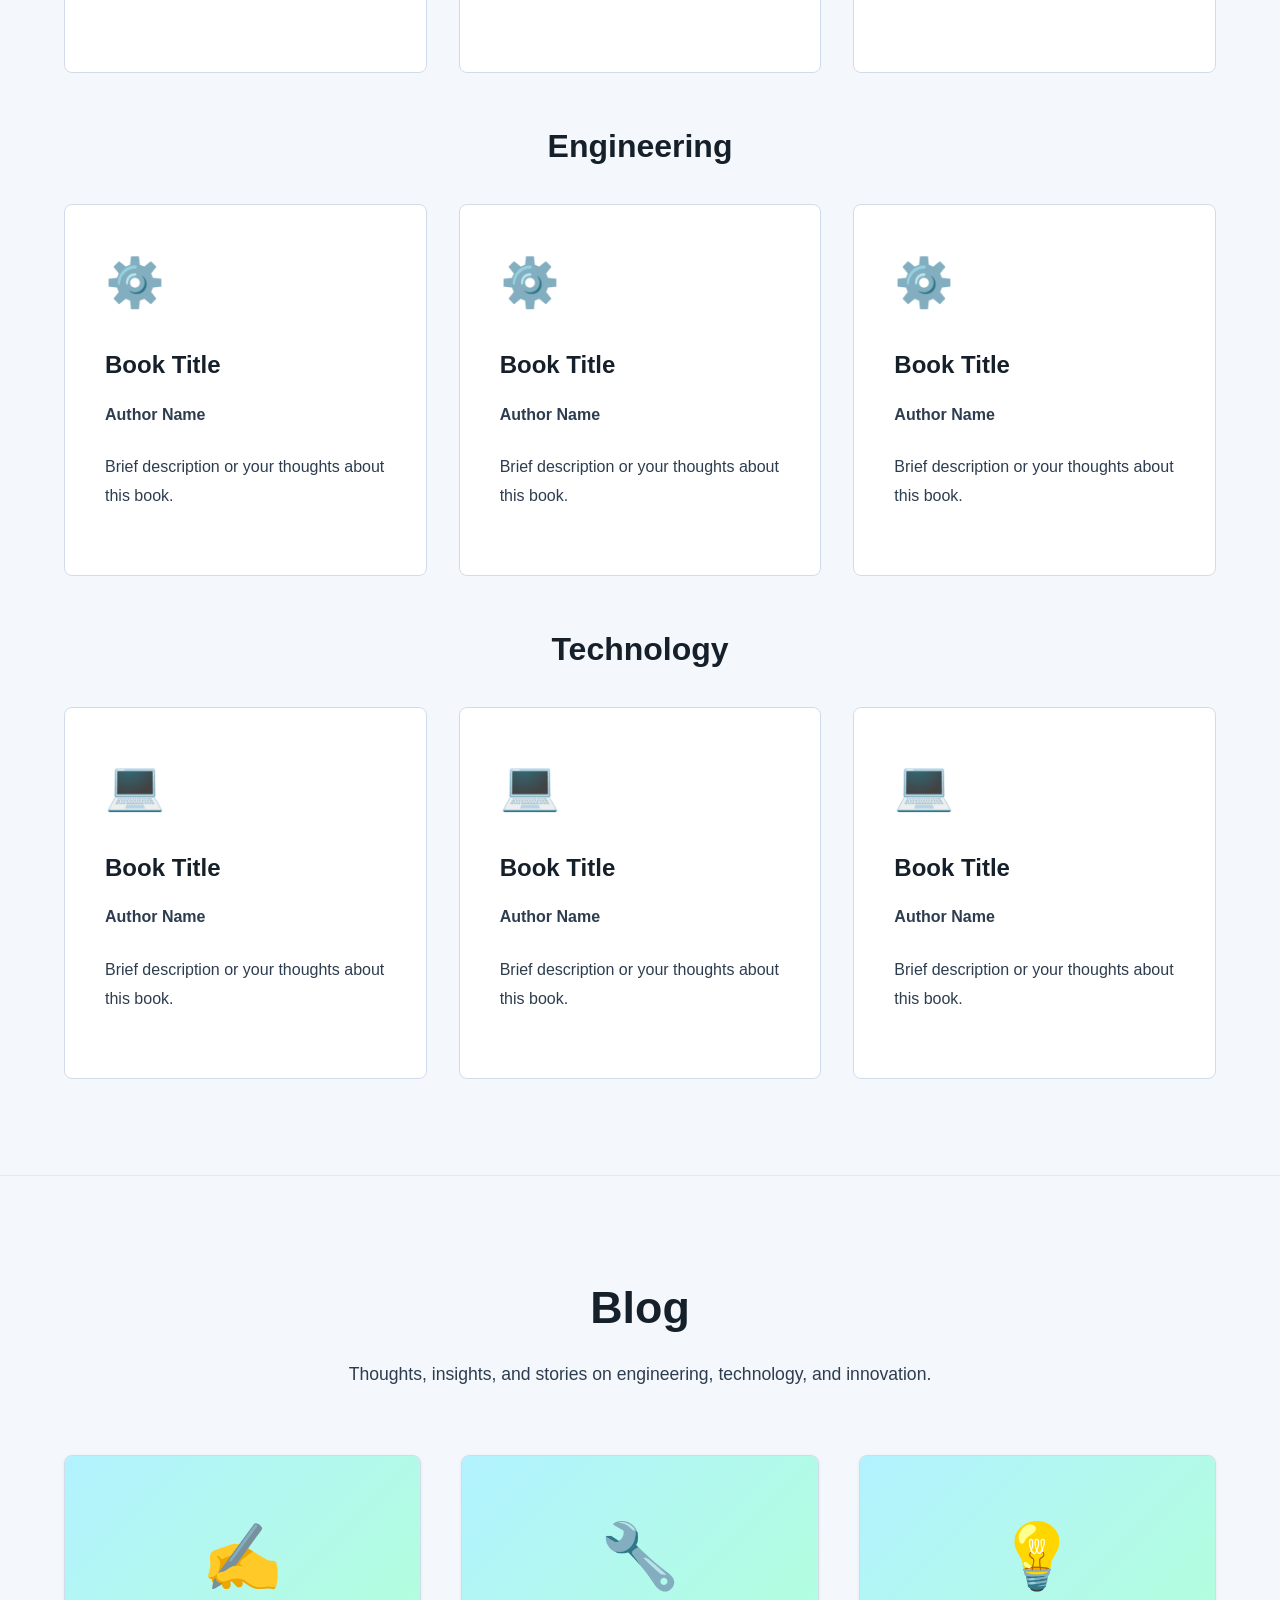
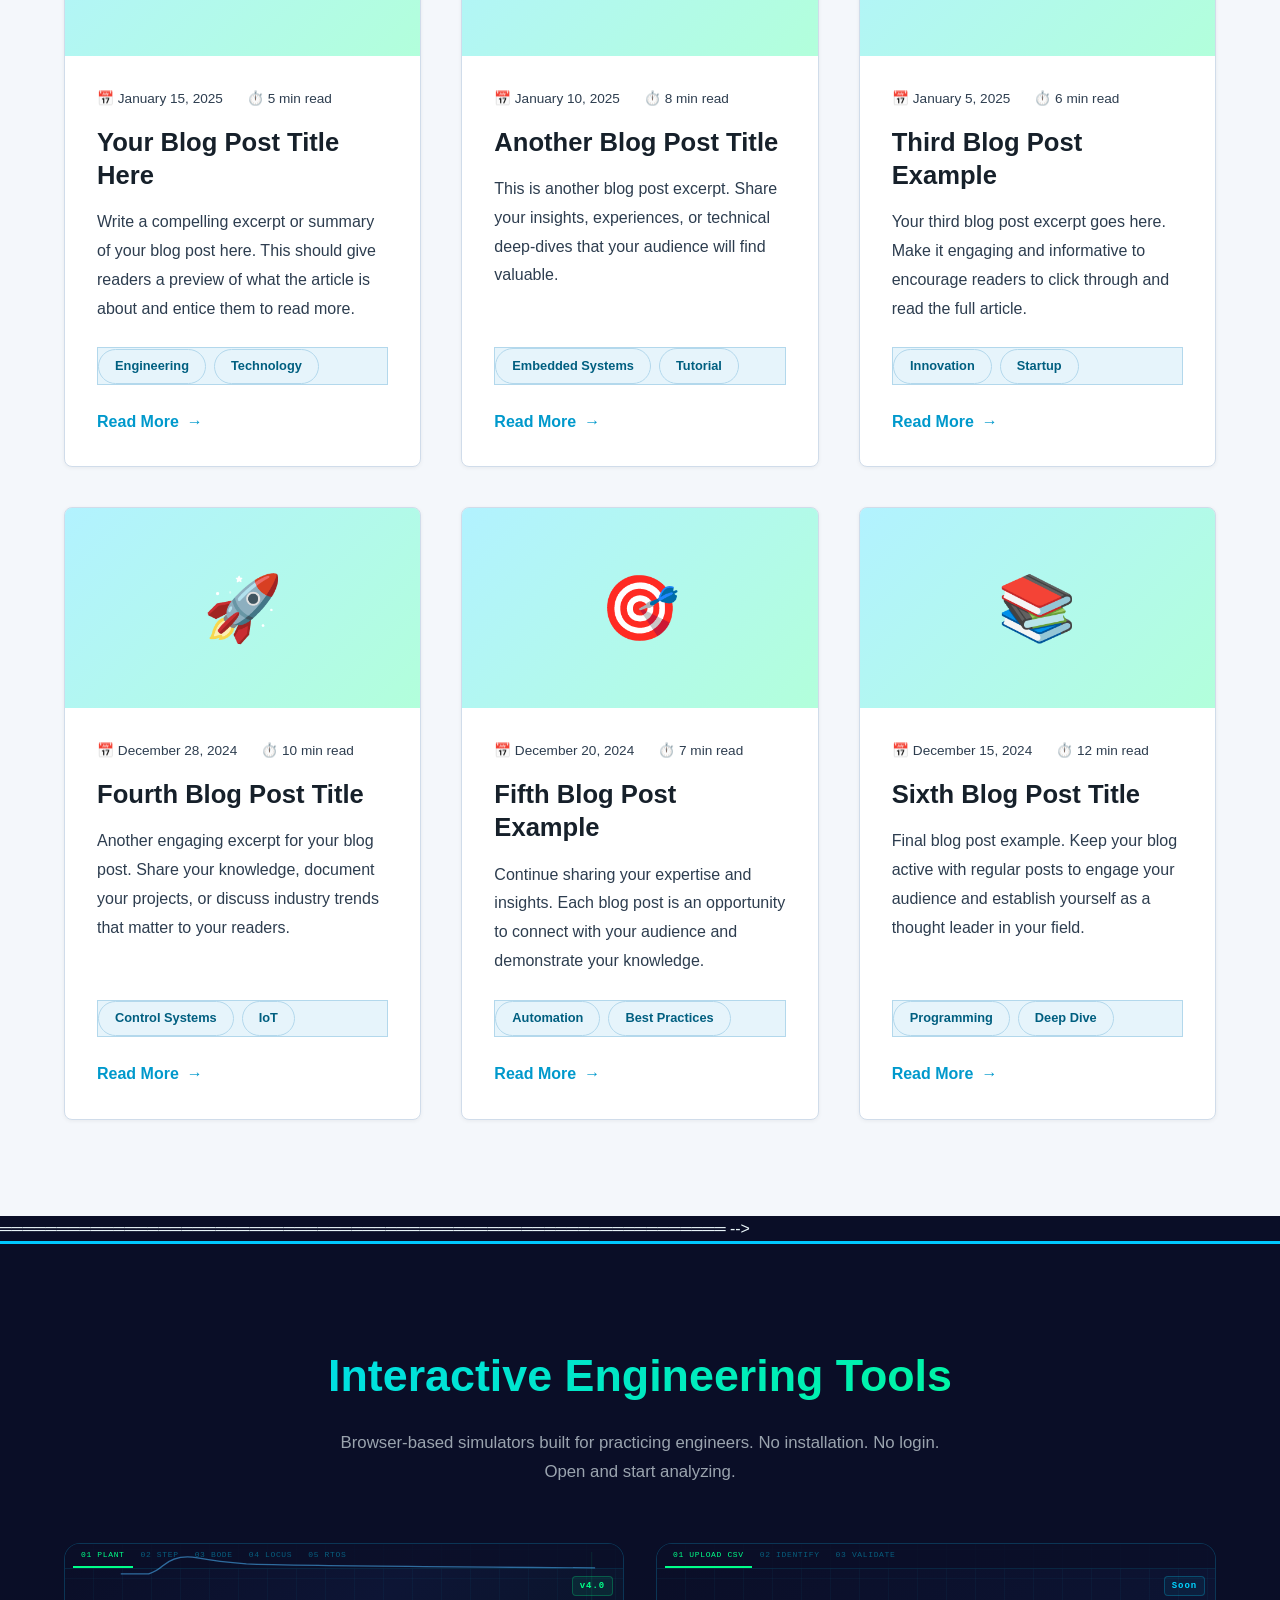
==== commit 246a1f36: "feat: link RTOS repo and showcase page to project cards" ====
--- a/index.html
+++ b/index.html
@@ -322,7 +322,7 @@
                         </ul>
                         <div class="project-links">
                             <a href="#" class="project-link">📄 Details</a>
-                            <a href="#" class="project-link">💻 Code</a>
+                            <a href="https://github.com/ModvWorks/embedded-rtos-systems/tree/main/02_freertos" target="_blank" rel="noopener" class="project-link">💻 Code</a>
                         </div>
                     </div>
                 </div>
@@ -480,8 +480,8 @@
                             <li>Covers pointers, memory layout, DMA, and UART driver capstone</li>
                         </ul>
                         <div class="project-links">
-                            <a href="#" class="project-link">📄 Read Series</a>
-                            <a href="#" class="project-link">💻 Code</a>
+                            <a href="rtos-projects.html" class="project-link">📄 Read Series</a>
+                            <a href="https://github.com/ModvWorks/embedded-rtos-systems" target="_blank" rel="noopener" class="project-link">💻 Code</a>
                         </div>
                     </div>
                 </div>
@@ -1178,7 +1178,7 @@
     <footer>
         <div class="social-links">
             <a href="#" title="LinkedIn">💼</a>
-            <a href="#" title="GitHub">💻</a>
+            <a href="https://github.com/ModvWorks" target="_blank" rel="noopener" title="GitHub">💻</a>
             <a href="#" title="Email">📧</a>
             <!-- <a href="#" title="ResearchGate">📄</a> -->
         </div>
